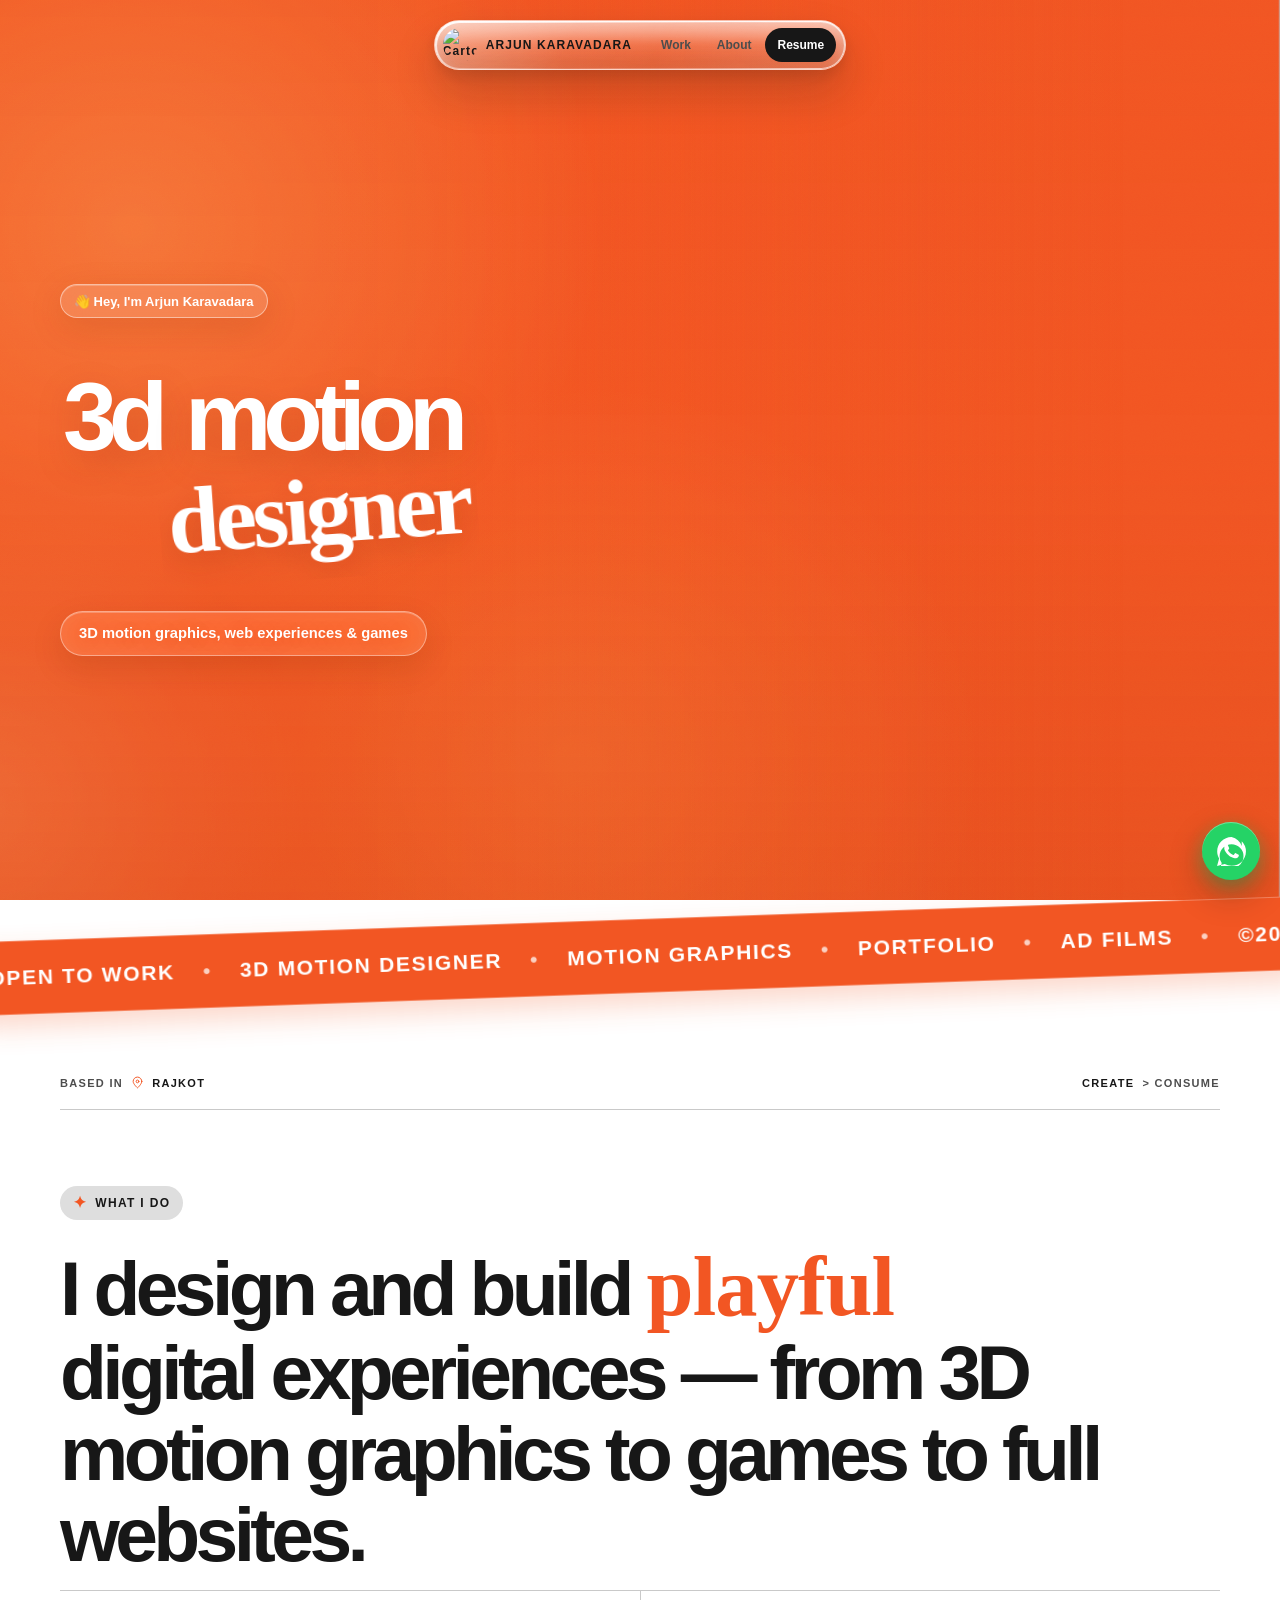
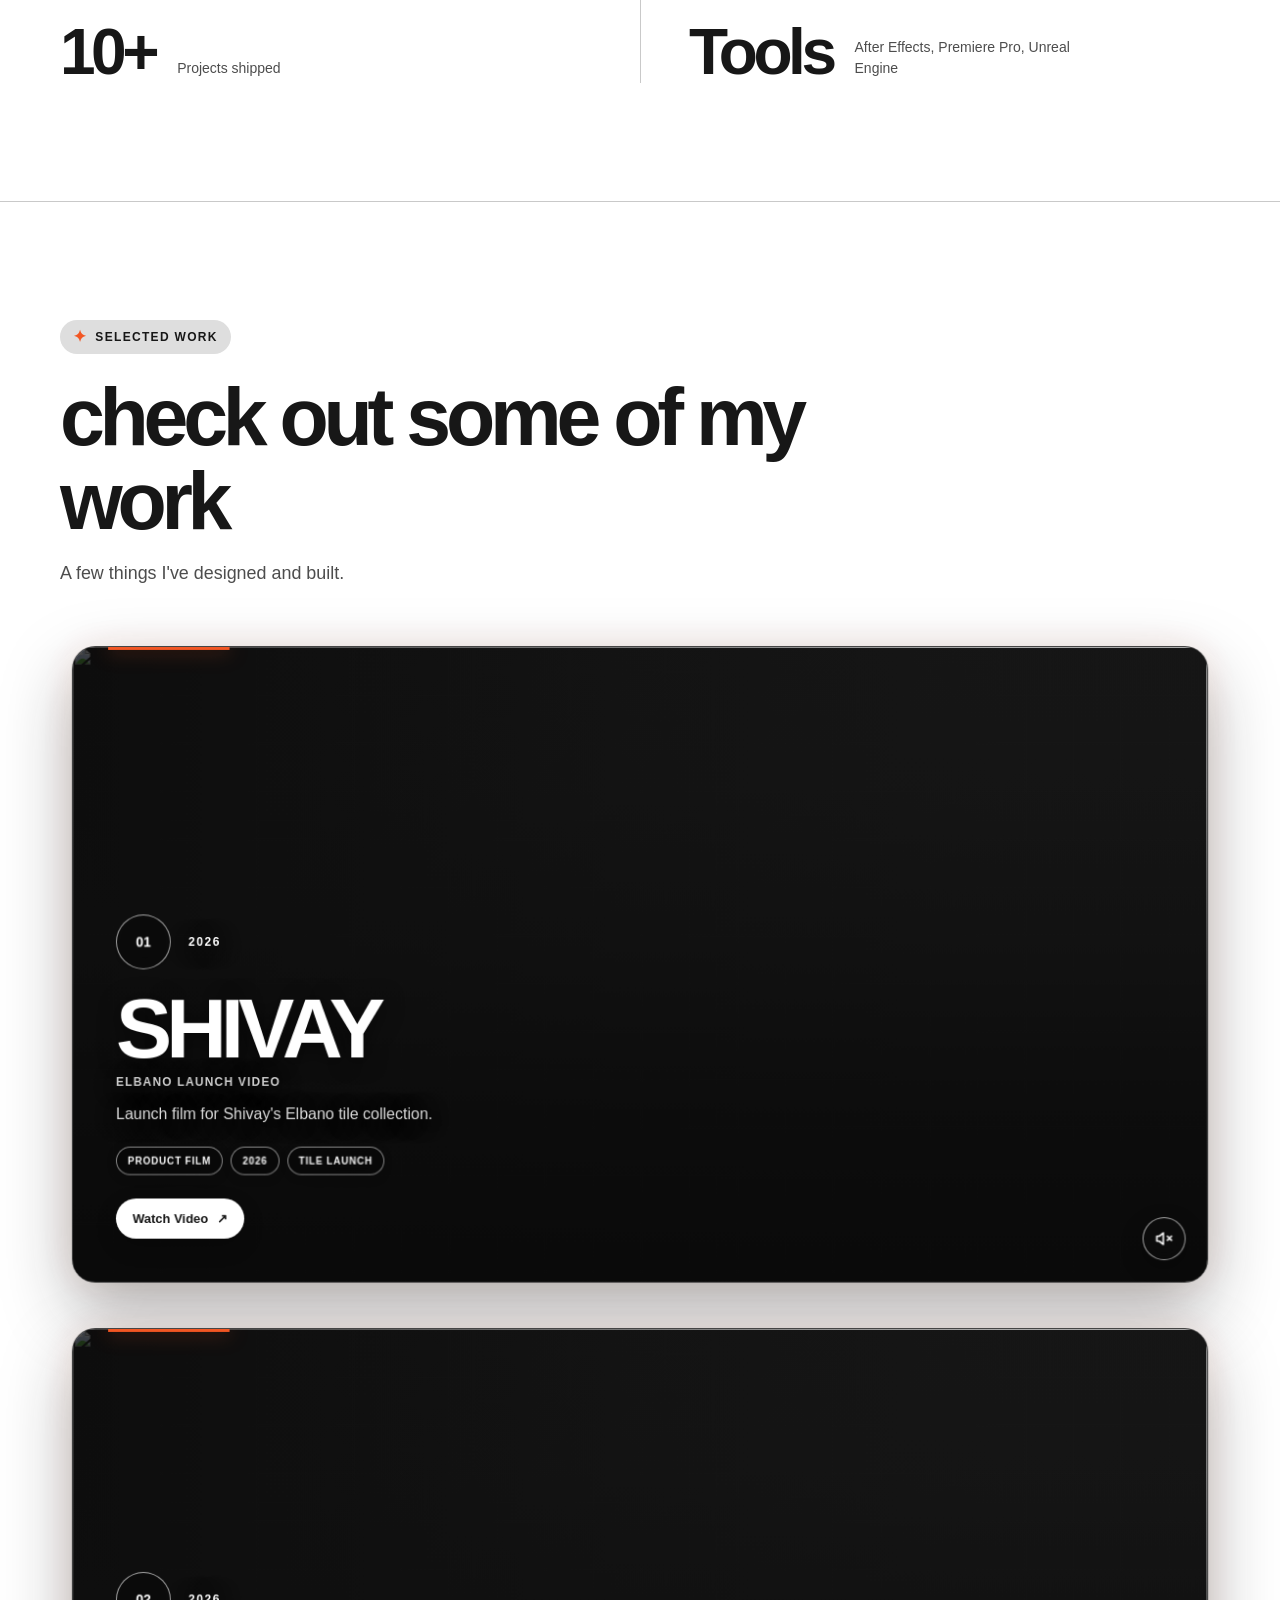
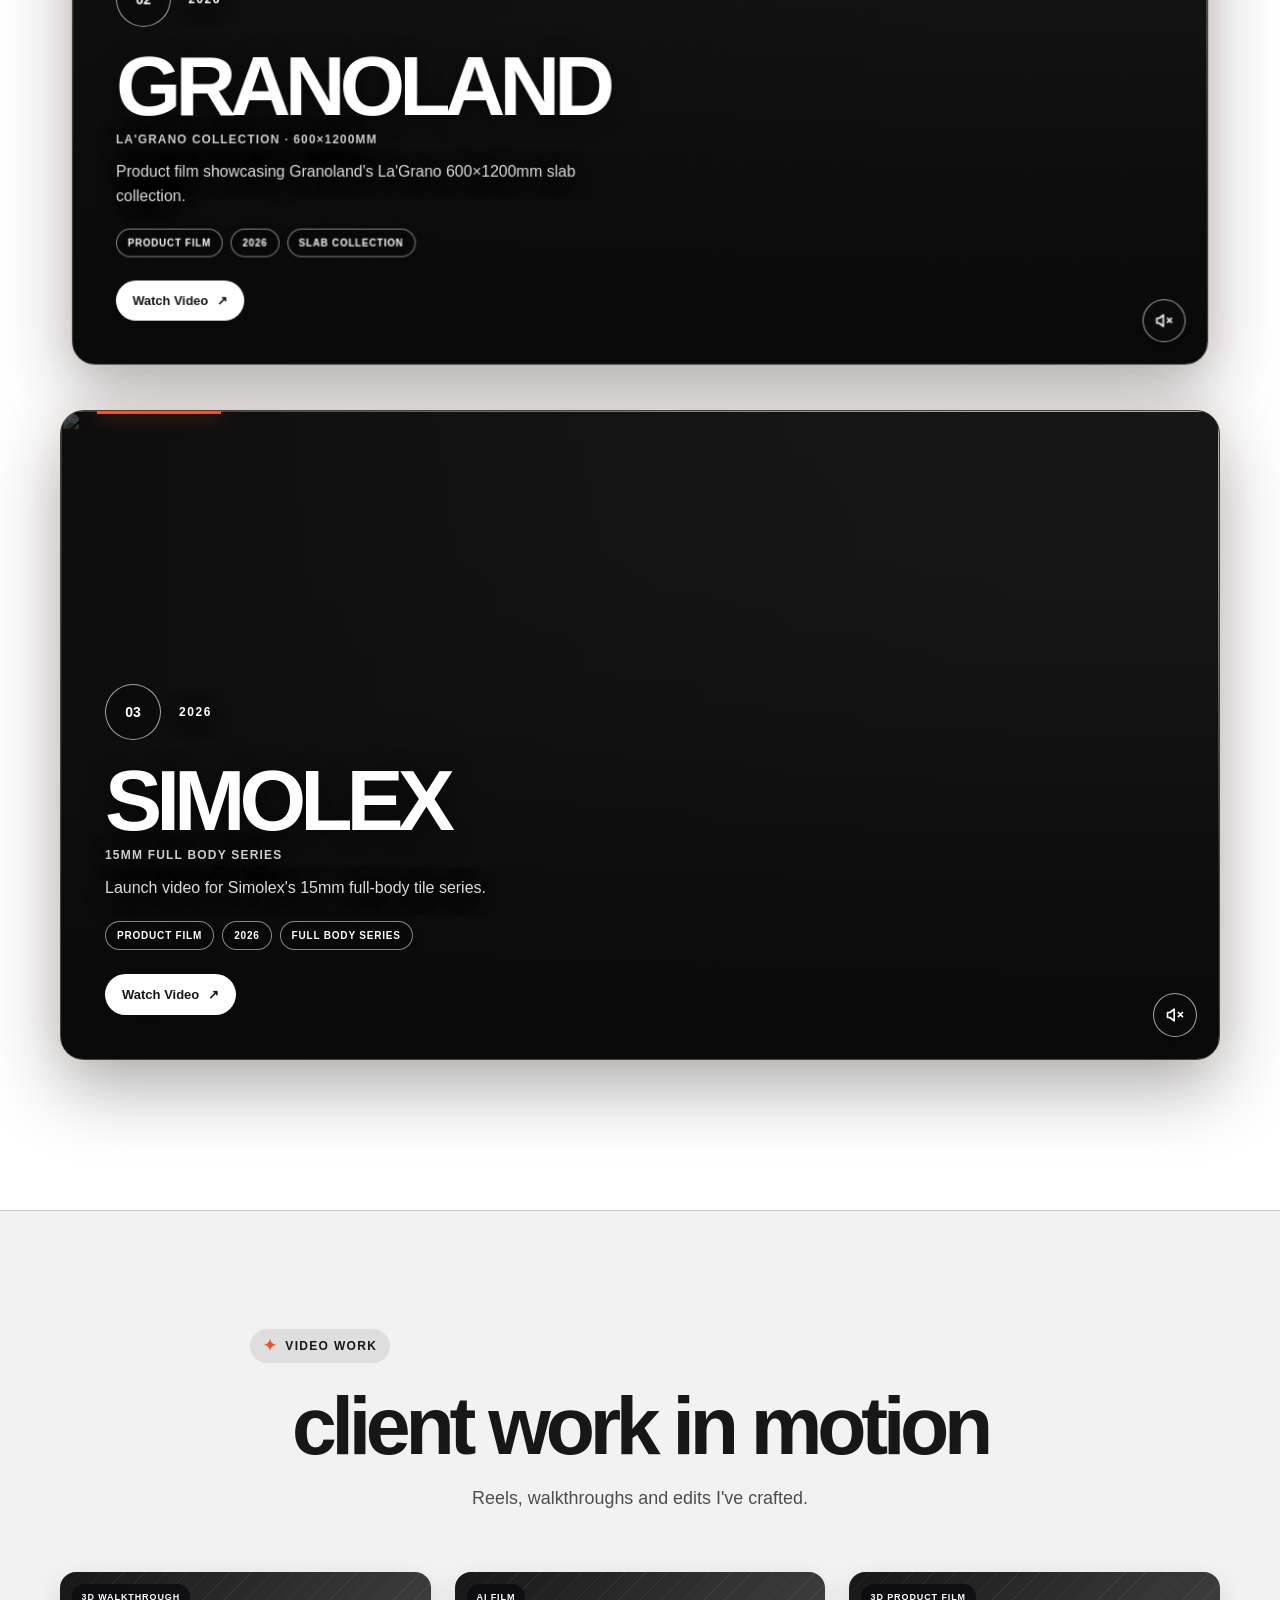
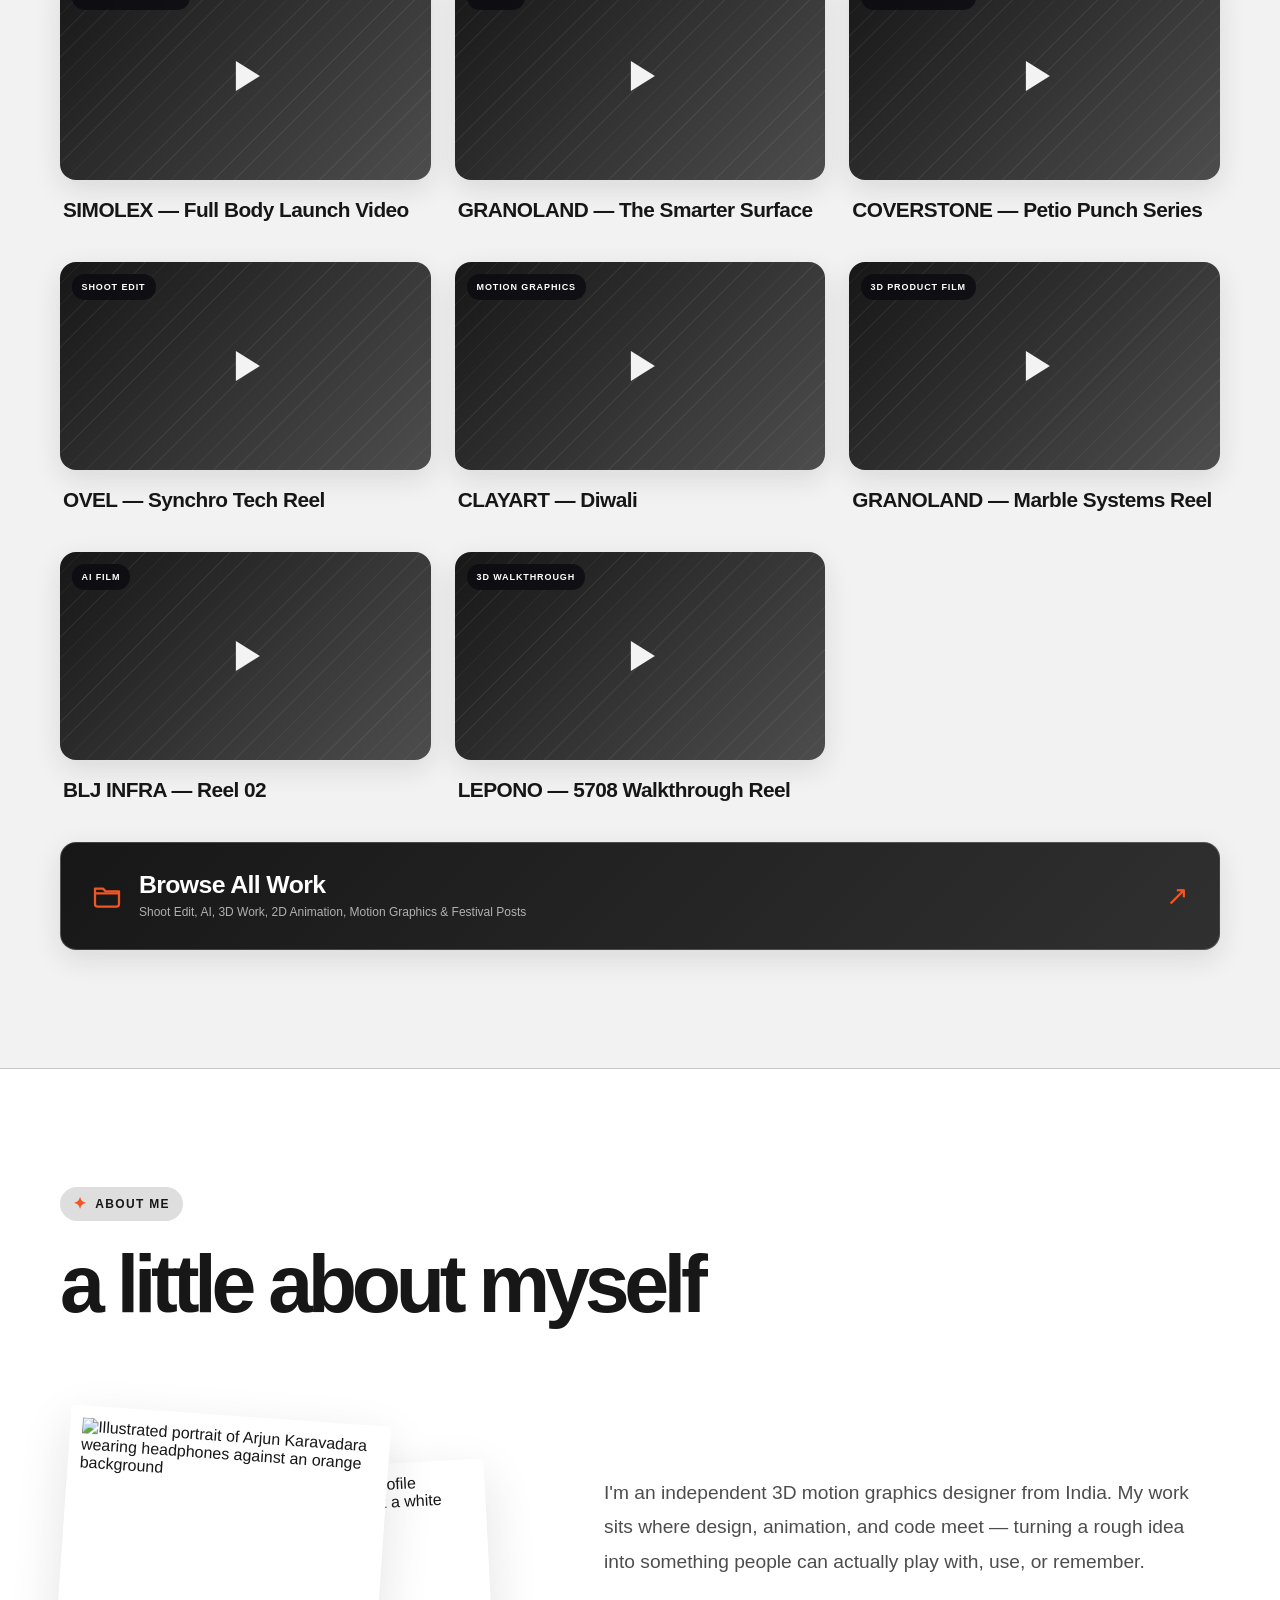
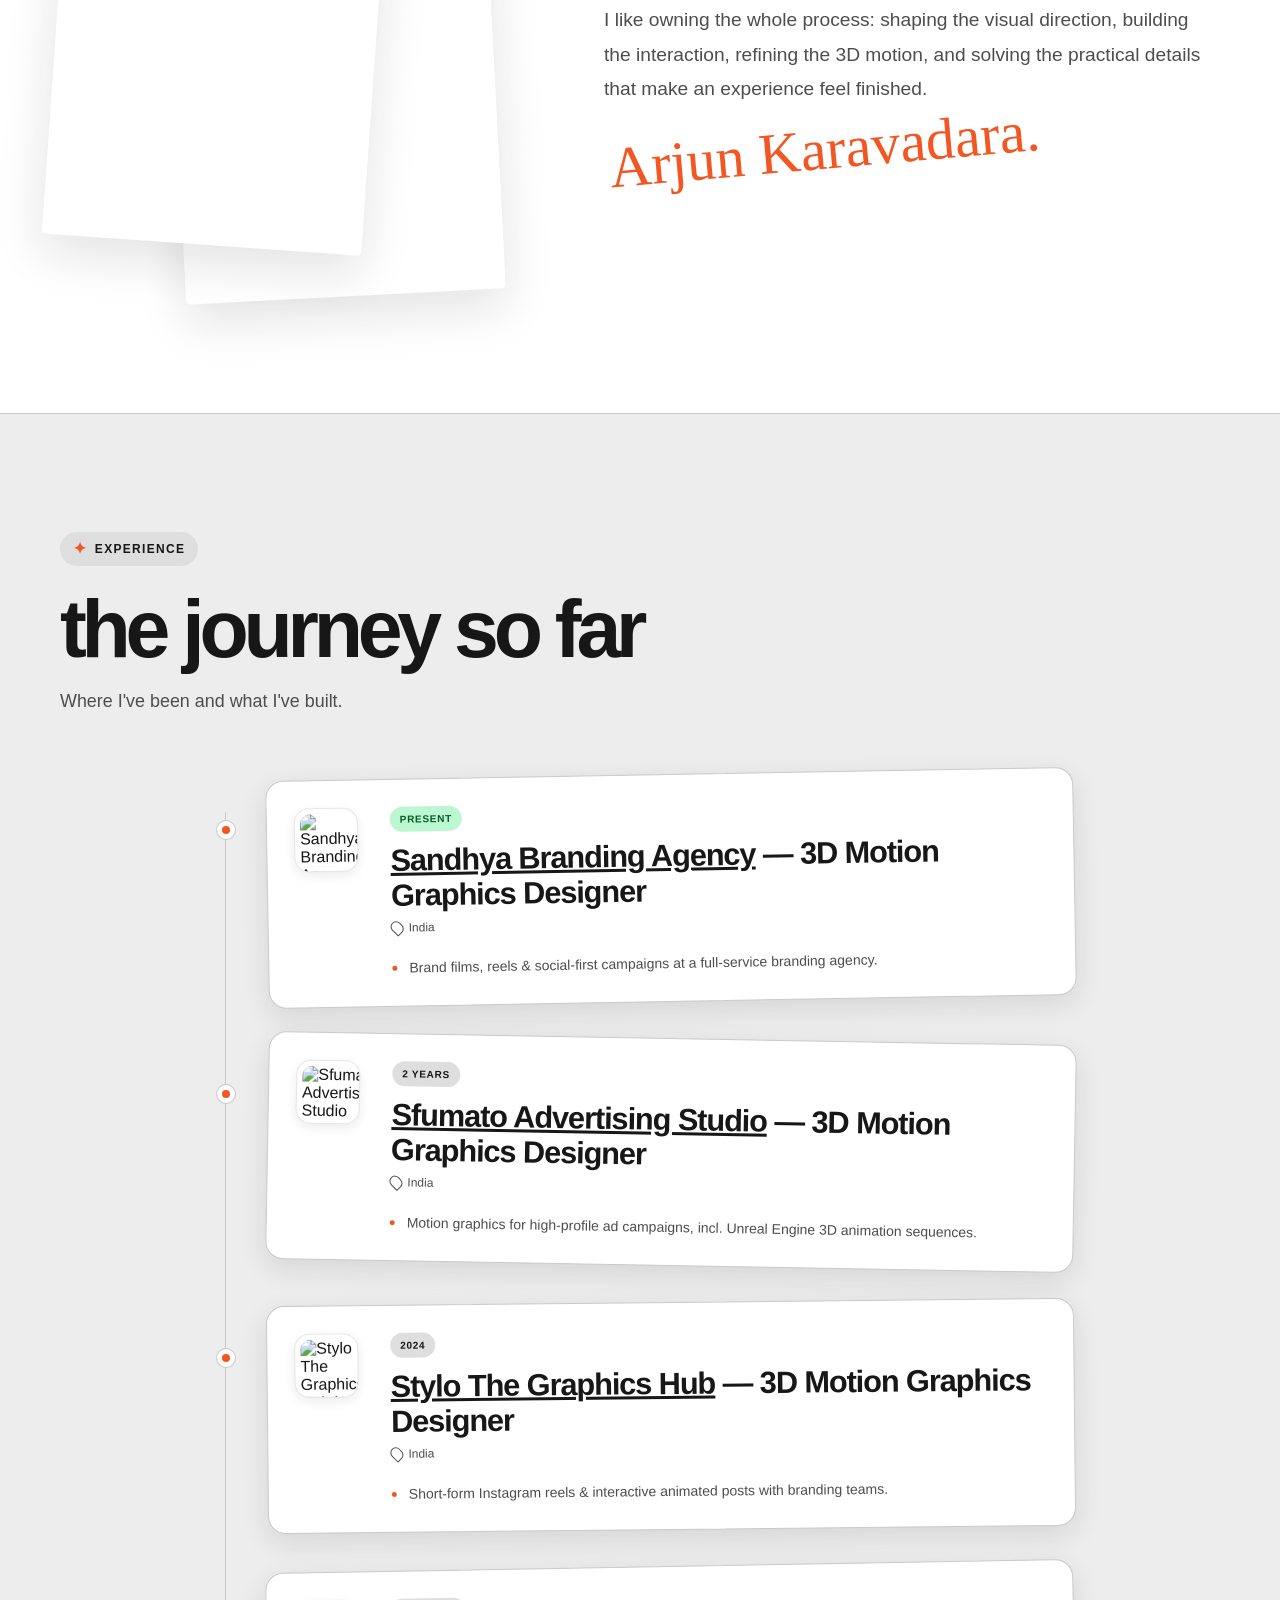
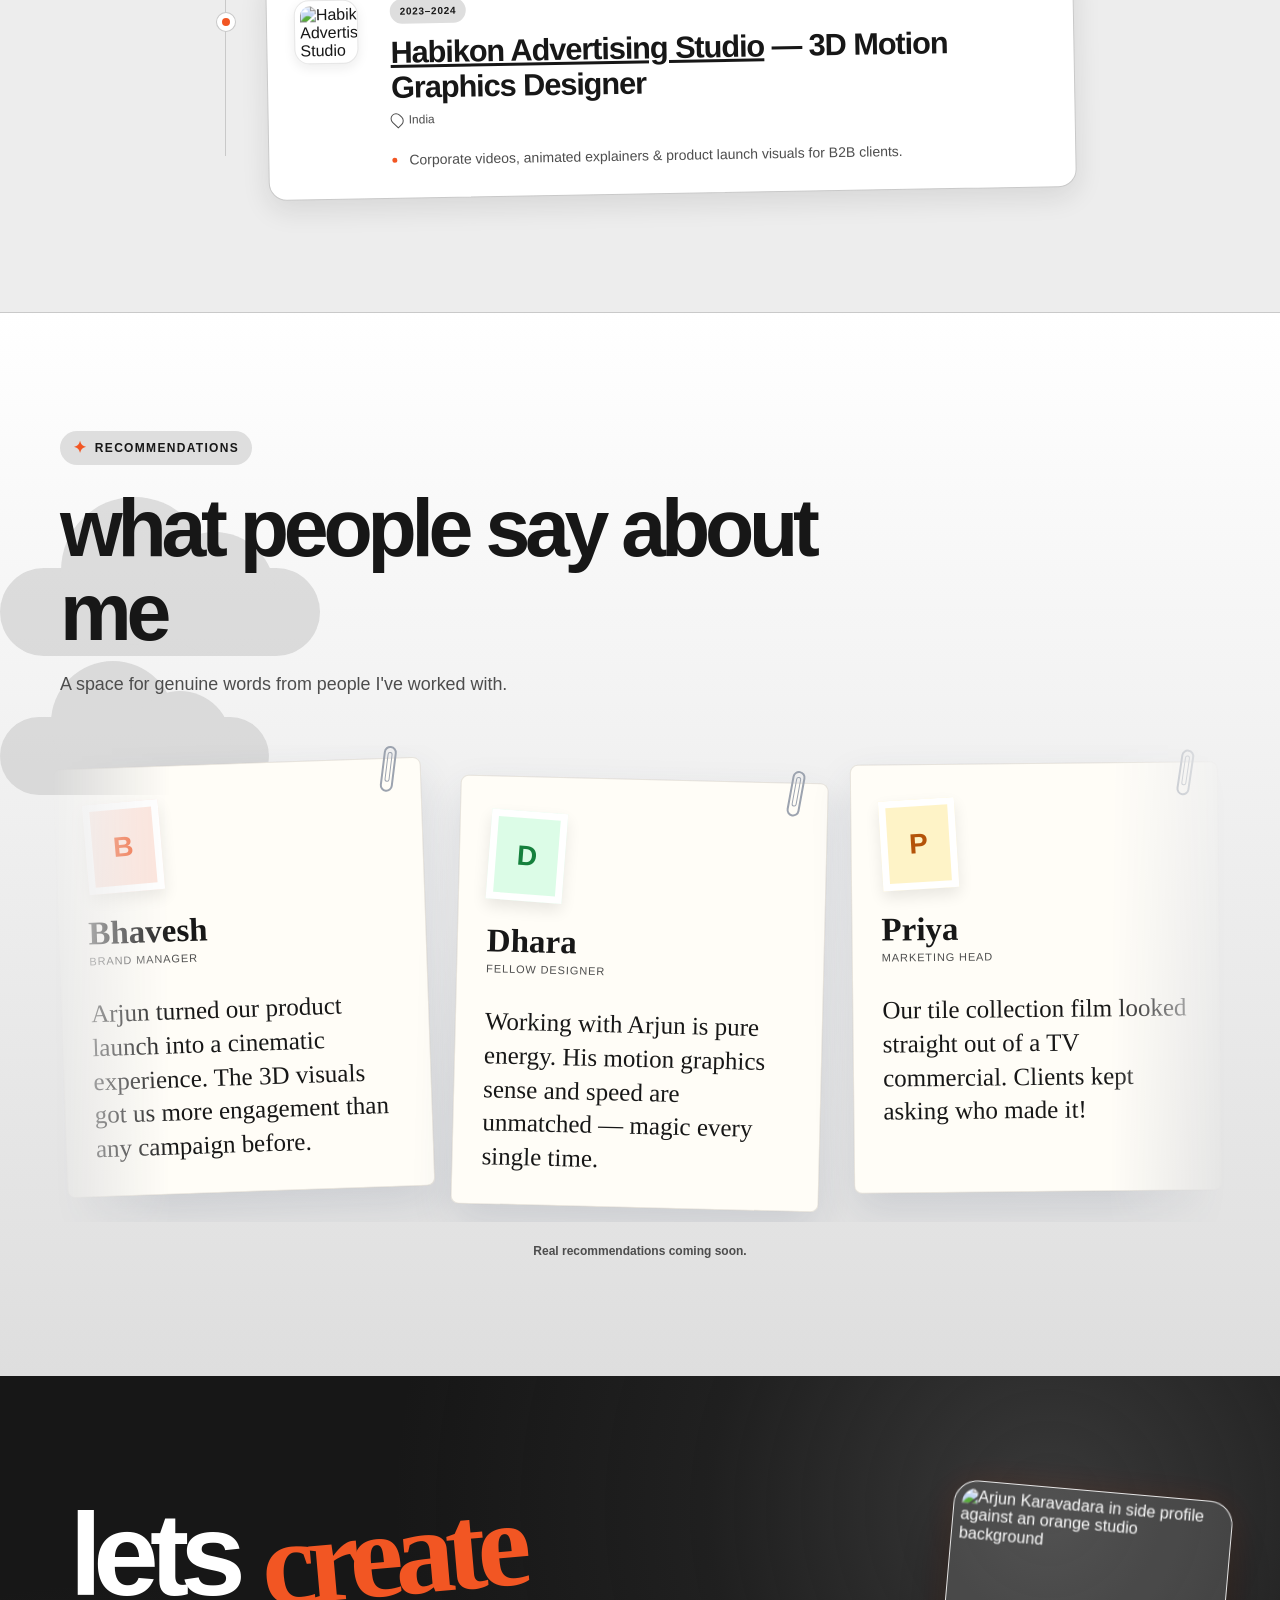
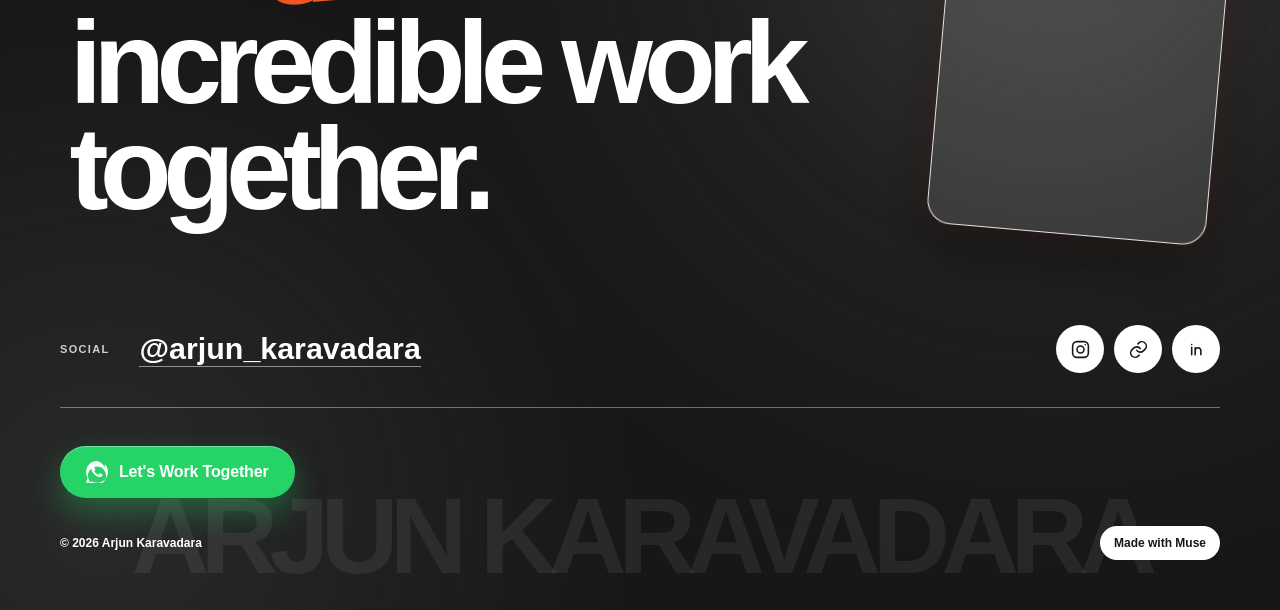
==== index.html @ ece3b946 "Add files via upload" ====
<!doctype html>
<html lang="en" class="js">
<head>
  <meta charset="utf-8" />
  <meta name="viewport" content="width=device-width, initial-scale=1, viewport-fit=cover" />
  <meta name="color-scheme" content="light dark" />
  <meta name="theme-color" content="#171717" />
  <link rel="icon" href="data:," />
  <title>Arjun Karavadara — 3D Motion Graphics Designer</title>
  <meta name="description" content="Arjun Karavadara is an independent 3D motion graphics designer from India, crafting motion, web experiences, and games." />
  <meta property="og:title" content="Arjun Karavadara — 3D Motion Designer" />
  <meta property="og:description" content="3D motion graphics, web experiences &amp; games." />
  <meta property="og:image" content="assets/arjun-og-preview-1200x630.jpg" />
  <meta property="og:image:width" content="1200" />
  <meta property="og:image:height" content="630" />
  <meta property="og:image:alt" content="Arjun Karavadara — 3D Motion Designer" />
  <meta name="twitter:card" content="summary_large_image" />
  <meta name="twitter:image" content="assets/arjun-og-preview-1200x630.jpg" />
  <link href="assets/fonts/fonts.css" rel="stylesheet" />
  <style>
    :root {
      color-scheme: light dark;
      --bg: #ffffff;
      --surface: #ffffff;
      --surface-soft: #dedede;
      --paper: #fffdf7;
      --ink: #171717;
      --muted: #4d4d4d;
      --line: #c9c9c9;
      --accent: #f25623;
      --accent-bright: #ff7547;
      --accent-soft: #fde3da;
      --dark: #171717;
      --dark-gray: #4d4d4d;
      --green: #22c55e;
      --shadow: 0 18px 50px rgba(23, 23, 23, .12);
      --shadow-small: 0 9px 28px rgba(23, 23, 23, .11);
      --motion-ease: cubic-bezier(.22,1,.36,1);
      --max: 1160px;
    }

    @media (prefers-color-scheme: dark) {
      :root {
        --bg: #171717;
        --surface: #242424;
        --surface-soft: #4d4d4d;
        --paper: #2b2926;
        --ink: #ffffff;
        --muted: #dedede;
        --line: #4d4d4d;
        --accent: #f25623;
        --accent-bright: #ff7547;
        --accent-soft: #4b281d;
        --dark: #171717;
        --dark-gray: #4d4d4d;
        --shadow: 0 18px 54px rgba(0, 0, 0, .34);
        --shadow-small: 0 9px 28px rgba(0, 0, 0, .3);
      }
    }

    * { box-sizing: border-box; }
    html { scroll-behavior: smooth; scroll-padding-top: 112px; }
    body {
      margin: 0;
      overflow-x: hidden;
      background: var(--bg);
      color: var(--ink);
      font-family: "Inter", sans-serif;
      -webkit-font-smoothing: antialiased;
    }
    a { color: inherit; }
    img { display: block; max-width: 100%; }
    button, a { -webkit-tap-highlight-color: transparent; }
    ::selection { background: var(--accent); color: white; }

    .preloader {
      position: fixed;
      z-index: 1000;
      inset: 0;
      display: grid;
      place-items: center;
      overflow: hidden;
      background: #171717;
      color: white;
      transition: transform .42s cubic-bezier(.76,0,.24,1), opacity .36s ease;
    }
    .preloader.is-leaving { transform: translate3d(0,-100%,0); opacity: 0; pointer-events: none; }
    .preloader-name { display: flex; align-items: center; justify-content: center; gap: clamp(9px, 1.3vw, 18px); padding: 24px; font-size: clamp(1.05rem, 3.1vw, 2.55rem); font-weight: 900; line-height: 1; letter-spacing: -.035em; text-align: center; text-transform: uppercase; }
    .preloader-word { opacity: 0; transform: translate3d(0,12px,0); animation: loaderWord .58s cubic-bezier(.22,1,.36,1) forwards; }
    .preloader-word:last-child { animation-delay: .12s; }
    .preloader-dots { display: flex; gap: 4px; color: var(--accent); }
    .preloader-dots i { width: 7px; height: 7px; border-radius: 50%; background: currentColor; animation: loaderDot .72s ease-in-out infinite alternate; }
    .preloader-dots i:nth-child(2) { animation-delay: .14s; }
    .preloader-dots i:nth-child(3) { animation-delay: .28s; }
    @keyframes loaderWord { to { opacity: 1; transform: translate3d(0,0,0); } }
    @keyframes loaderDot { from { transform: translate3d(0,4px,0); opacity: .38; } to { transform: translate3d(0,-5px,0); opacity: 1; } }

    .shell { width: min(var(--max), calc(100% - 48px)); margin-inline: auto; }
    .section { padding: 118px 0; }
    .section-head { max-width: 840px; margin-bottom: 58px; }
    .eyebrow {
      display: inline-flex;
      align-items: center;
      gap: 8px;
      min-height: 34px;
      padding: 8px 13px;
      border-radius: 999px;
      background: #dedede;
      color: #171717;
      font-size: 12px;
      font-weight: 800;
      letter-spacing: .11em;
      text-transform: uppercase;
    }
    .eyebrow .star { color: var(--accent); font-size: 16px; line-height: 0; }
    .display {
      margin: 22px 0 14px;
      font-size: clamp(3rem, 6.3vw, 5.9rem);
      line-height: .96;
      letter-spacing: -.065em;
      font-weight: 900;
    }
    .lede { margin: 0; color: var(--muted); font-size: clamp(1rem, 1.4vw, 1.18rem); line-height: 1.7; }
    .script { font-family: "Caveat", cursive; }
    .accent { color: var(--accent); }

    /* Floating navigation */
    .nav-wrap {
      position: fixed;
      inset: 20px 0 auto;
      z-index: 50;
      pointer-events: none;
    }
    .js .nav-wrap {
      opacity: .2;
      transform: translate3d(0,-16px,0);
      will-change: opacity, transform;
    }
    .js.portfolio-ready .nav-wrap {
      animation: navDrop .5s var(--motion-ease) forwards;
    }
    @keyframes navDrop {
      to { opacity: 1; transform: translate3d(0,0,0); }
    }
    .nav {
      position: relative;
      isolation: isolate;
      overflow: hidden;
      width: max-content;
      max-width: calc(100% - 24px);
      margin: 0 auto;
      display: flex;
      align-items: center;
      gap: 8px;
      padding: 7px 9px 7px 8px;
      border: 1px solid rgba(255, 255, 255, .55);
      border-radius: 999px;
      background:
        linear-gradient(115deg, rgba(255,255,255,.38) 0%, rgba(255,255,255,.05) 34%, rgba(255,255,255,0) 55%, rgba(255,255,255,.16) 100%),
        linear-gradient(180deg, rgba(255,255,255,.66) 0%, rgba(255,255,255,.34) 46%, rgba(232,236,240,.26) 100%);
      color: #171717;
      box-shadow:
        0 22px 44px rgba(23,23,23,.20),
        0 6px 14px rgba(23,23,23,.10),
        inset 0 1px 1px rgba(255,255,255,1),
        inset 0 12px 20px rgba(255,255,255,.38),
        inset 0 -12px 22px rgba(30,38,48,.10),
        inset 1px 0 1px rgba(255,255,255,.55),
        inset -1px 0 1px rgba(255,255,255,.35);
      backdrop-filter: blur(42px) saturate(220%) brightness(1.07) contrast(1.05);
      -webkit-backdrop-filter: blur(42px) saturate(220%) brightness(1.07) contrast(1.05);
      pointer-events: auto;
      transform: translateZ(0);
      transition: width .42s cubic-bezier(.22,1,.36,1), padding .42s cubic-bezier(.22,1,.36,1), box-shadow .3s ease;
    }
    .nav::before {
      /* Refraction ring: a bright gradient edge that fakes light bending
         around the rim of the glass — strongest at the top, catching the
         lower edge too, like a real frosted-glass pill. */
      content: "";
      position: absolute;
      z-index: 0;
      inset: 0;
      border-radius: inherit;
      padding: 1.5px;
      background: linear-gradient(165deg, rgba(255,255,255,.98) 0%, rgba(255,255,255,.38) 30%, rgba(255,255,255,.07) 52%, rgba(255,255,255,.30) 78%, rgba(255,255,255,.72) 100%);
      -webkit-mask: linear-gradient(#000 0 0) content-box, linear-gradient(#000 0 0);
      -webkit-mask-composite: xor;
      mask: linear-gradient(#000 0 0) content-box, linear-gradient(#000 0 0);
      mask-composite: exclude;
      pointer-events: none;
    }
    .nav::after {
      content: "";
      position: absolute;
      z-index: 0;
      top: -58%;
      bottom: -58%;
      left: -38%;
      width: 24%;
      border-radius: 999px;
      background: linear-gradient(100deg, transparent 0%, rgba(255,255,255,.08) 18%, rgba(255,255,255,.70) 50%, rgba(255,255,255,.10) 82%, transparent 100%);
      opacity: .56;
      transform: skewX(-20deg) translate3d(0,0,0);
      animation: navSheen 7.5s ease-in-out 2.2s infinite;
      pointer-events: none;
    }
    @keyframes navSheen {
      0%, 64%, 100% { transform: skewX(-20deg) translate3d(0,0,0); opacity: 0; }
      69% { opacity: .56; }
      82% { transform: skewX(-20deg) translate3d(620%,0,0); opacity: .56; }
      87% { transform: skewX(-20deg) translate3d(620%,0,0); opacity: 0; }
    }
    .nav > * { position: relative; z-index: 1; }
    @supports ((backdrop-filter: blur(1px)) or (-webkit-backdrop-filter: blur(1px))) {
      .nav { background:
        linear-gradient(115deg, rgba(255,255,255,.30) 0%, rgba(255,255,255,.04) 34%, rgba(255,255,255,0) 55%, rgba(255,255,255,.12) 100%),
        linear-gradient(180deg, rgba(255,255,255,.42) 0%, rgba(255,255,255,.16) 48%, rgba(226,231,236,.10) 100%); }
    }
    .nav-brand {
      display: inline-flex;
      align-items: center;
      gap: 9px;
      padding-right: 9px;
      color: #171717;
      text-decoration: none;
      font-size: 12px;
      font-weight: 900;
      letter-spacing: .09em;
    }
    .nav-brand img { width: 34px; height: 34px; border-radius: 50%; object-fit: cover; object-position: 50% 50%; }
    .nav-links { display: flex; align-items: center; gap: 2px; overflow: hidden; max-width: 220px; opacity: 1; translate: 0 0; transition: max-width .4s cubic-bezier(.22,1,.36,1), opacity .15s ease, translate .2s ease; }
    .nav-more { display: none; padding: 0 7px 2px 3px; color: #171717; font-size: 14px; font-weight: 900; letter-spacing: .12em; line-height: 1; }
    .nav.is-collapsed { padding-right: 8px; }
    .nav.is-collapsed .nav-brand { padding-right: 3px; }
    .nav.is-collapsed .nav-links { max-width: 0; opacity: 0; translate: 8px 0; visibility: hidden; pointer-events: none; }
    .nav.is-collapsed .nav-more { display: inline-block; }
    .nav-links a {
      text-decoration: none;
      color: #4d4d4d;
      font-size: 12px;
      font-weight: 700;
      padding: 10px 12px;
      border-radius: 999px;
      transition: color .2s ease, background .2s ease;
    }
    .nav-links a:hover, .nav-links a:focus-visible { color: var(--accent); background: #dedede; outline: none; }
    .nav-links .resume { color: white; background: #171717; }
    .nav-links .resume:hover, .nav-links .resume:focus-visible { color: white; background: var(--accent); }

    /* Hero */
    .hero {
      position: relative;
      min-height: 100svh;
      display: flex;
      align-items: stretch;
      overflow: hidden;
      isolation: isolate;
      color: #fff;
      background: #f25623;
    }
    .hero-media {
      position: absolute;
      z-index: 0;
      inset: 0;
      overflow: hidden;
      opacity: 0;
      transform: scale(1.02);
      will-change: opacity, transform;
      background: #f25623;
    }
    .hero-bg {
      position: absolute;
      inset: -10px 0;
      width: 100%;
      height: calc(100% + 20px);
      object-fit: cover;
      object-position: right center;
      transform: translate3d(0, var(--hero-y, 0px), 0) scale(1.015);
      transform-origin: right center;
      will-change: transform;
    }
    .hero-media::before {
      content: "";
      position: absolute;
      z-index: 1;
      inset: 0;
      pointer-events: none;
      background: linear-gradient(90deg,
        #f25623 0%,
        #f25623 25%,
        rgba(242,86,35,.99) 34%,
        rgba(242,86,35,.93) 43%,
        rgba(242,86,35,.76) 52%,
        rgba(242,86,35,.49) 61%,
        rgba(242,86,35,.23) 70%,
        rgba(242,86,35,.07) 79%,
        rgba(242,86,35,0) 88%);
    }
    .hero-media::after {
      content: "";
      position: absolute;
      z-index: 2;
      inset: 0;
      pointer-events: none;
      background: linear-gradient(180deg, rgba(242,86,35,.05), transparent 48%, rgba(171,50,12,.12));
    }
    .hero-aurora {
      position: absolute;
      inset: -12%;
      z-index: 1;
      pointer-events: none;
      background:
        radial-gradient(42% 55% at 18% 30%, rgba(255,178,94,.50), rgba(255,178,94,0) 70%),
        radial-gradient(36% 48% at 46% 78%, rgba(255,122,51,.38), rgba(255,122,51,0) 70%),
        radial-gradient(30% 40% at 8% 82%, rgba(255,214,150,.30), rgba(255,214,150,0) 70%);
      mix-blend-mode: screen;
      opacity: .55;
      animation: heroAurora 26s ease-in-out infinite alternate;
      will-change: transform, opacity;
    }
    @keyframes heroAurora {
      from { transform: translate3d(-2.5%, -1.5%, 0) scale(1); opacity: .45; }
      to { transform: translate3d(2.5%, 2%, 0) scale(1.07); opacity: .62; }
    }
    .hero-grain {
      position: absolute;
      inset: 0;
      z-index: 2;
      pointer-events: none;
      opacity: .08;
      background-image: url("data:image/svg+xml,%3Csvg xmlns='http://www.w3.org/2000/svg' width='180' height='180'%3E%3Cfilter id='n'%3E%3CfeTurbulence type='fractalNoise' baseFrequency='0.9' numOctaves='2' stitchTiles='stitch'/%3E%3C/filter%3E%3Crect width='180' height='180' filter='url(%23n)' opacity='0.55'/%3E%3C/svg%3E");
      background-size: 180px 180px;
      mix-blend-mode: overlay;
    }
    @media (prefers-reduced-motion: reduce) {
      .hero-aurora { animation: none !important; }
    }
    .hero-inner {
      width: min(var(--max), calc(100% - 48px));
      min-height: 100svh;
      position: relative;
      z-index: 2;
      display: flex;
      align-items: center;
      margin-inline: auto;
      padding: 124px 0 84px;
    }
    .hero-copy {
      position: relative;
      z-index: 2;
      width: min(720px, 64vw);
      min-width: 0;
      display: flex;
      flex-direction: column;
      justify-content: center;
    }
    .hello {
      align-self: flex-start;
      text-transform: none;
      letter-spacing: 0;
      font-size: clamp(13px, 1vw, 16px);
      color: #fff;
      border: 1px solid rgba(255,255,255,.46);
      background: rgba(255,255,255,.14);
      box-shadow: inset 0 1px 0 rgba(255,255,255,.22), 0 10px 34px rgba(139,42,10,.16);
      backdrop-filter: blur(14px);
      -webkit-backdrop-filter: blur(14px);
    }
    .hero-lockup { width: 100%; margin-top: 34px; }
    .hero-title {
      margin: 0;
      color: #fff;
      font-size: clamp(5.25rem, 7.6vw, 9.15rem);
      line-height: 1.08;
      letter-spacing: -.084em;
      font-weight: 900;
      text-transform: lowercase;
      white-space: nowrap;
      text-shadow: 0 12px 38px rgba(122,35,7,.2);
    }
    .hero-script {
      display: block;
      width: max-content;
      margin: -.24em 0 0 36%;
      color: #fff;
      font-family: "Caveat", cursive;
      font-size: clamp(5.2rem, 7.25vw, 8.6rem);
      font-weight: 600;
      line-height: 1.18;
      letter-spacing: -.045em;
      text-shadow: 0 10px 30px rgba(122,35,7,.2);
    }
    .hero-kicker {
      width: max-content;
      max-width: 100%;
      display: inline-flex;
      align-items: center;
      margin: 0;
      padding: 11px 18px;
      border: 1px solid rgba(255,255,255,.4);
      border-radius: 999px;
      color: #fff;
      background: rgba(255,255,255,.14);
      box-shadow: inset 0 1px 0 rgba(255,255,255,.24), 0 12px 30px rgba(122,35,7,.16);
      backdrop-filter: blur(14px) saturate(125%);
      -webkit-backdrop-filter: blur(14px) saturate(125%);
      font-size: clamp(.9rem, 1.15vw, 1.08rem);
      font-weight: 600;
      line-height: 1.4;
      text-shadow: 0 2px 18px rgba(122,35,7,.24);
    }
    .hero-line-mask {
      display: block;
      overflow: hidden;
      width: max-content;
      max-width: 100%;
    }
    .hero-line-mask.is-released { overflow: visible; }
    .hero-title-mask {
      box-sizing: content-box;
      padding: .72em .4em .54em;
      margin: -.72em -.4em -.54em;
    }
    .hero-title-word {
      display: inline-block;
      padding: .12em .03em .09em;
      transform-origin: 50% 100%;
    }
    .hero-script-mask {
      overflow: visible;
      margin: -.46em -.42em -.58em;
      padding: .46em .42em .58em;
    }
    .hero-kicker-mask {
      margin: calc(34px - .62em) -.24em -.54em;
      padding: .62em .24em .54em;
    }
    .hero-script-ink {
      display: block;
      padding: .05em .09em .14em;
      margin: -.05em -.09em -.14em;
      transform: rotate(-4deg);
      transform-origin: left center;
    }

    /* Marquee */
    .marquee-outer { position: relative; height: 112px; display: grid; place-items: center; }
    .marquee {
      width: 104vw;
      margin-left: -2vw;
      overflow: hidden;
      transform: rotate(-2deg);
      background: var(--accent);
      color: white;
      border-block: 1px solid rgba(255,255,255,.28);
      box-shadow: 0 12px 28px rgba(242, 86, 35, .24);
    }
    .marquee-track { display: flex; width: max-content; animation: ticker 24s linear infinite; }
    .marquee-line { min-width: 104vw; display: flex; flex-shrink: 0; align-items: center; justify-content: space-around; gap: 28px; padding: 24px 14px; font-size: 21px; font-weight: 900; letter-spacing: .08em; white-space: nowrap; }
    .marquee-line i { font-style: normal; color: white; opacity: .72; }
    @keyframes ticker { to { transform: translateX(-50%); } }

    /* What I do */
    .what { border-bottom: 1px solid var(--line); }
    .location-motto { display: flex; align-items: center; justify-content: space-between; gap: 24px; margin: -54px 0 76px; padding: 0 0 20px; border-bottom: 1px solid var(--line); color: var(--muted); font-size: 11px; font-weight: 700; letter-spacing: .12em; text-transform: uppercase; }
    .base-location, .motto { display: inline-flex; align-items: center; gap: 8px; }
    .base-location svg { width: 13px; height: 13px; fill: none; stroke: var(--accent); stroke-width: 1.8; stroke-linecap: round; stroke-linejoin: round; }
    .base-location strong, .motto strong { color: var(--ink); font-weight: 900; }
    .what-head .mask-title { margin: 28px 0 72px; }
    .what-statement { max-width: 1040px; margin: 0; font-size: clamp(2.7rem, 6vw, 5.8rem); line-height: 1.02; letter-spacing: -.06em; font-weight: 900; }
    .playful-script { font-family: "Caveat", cursive; font-weight: 600; font-size: 1.1em; letter-spacing: -.01em; }
    .stats { display: grid; grid-template-columns: repeat(2, minmax(0, 1fr)); border-top: 1px solid var(--line); }
    .stat { padding: 34px 0 4px; display: grid; grid-template-columns: auto 1fr; align-items: end; gap: 22px; }
    .stat + .stat { border-left: 1px solid var(--line); padding-left: 48px; }
    .stat strong { font-size: clamp(3rem, 5vw, 5rem); line-height: .85; letter-spacing: -.07em; }
    .stat span { max-width: 230px; color: var(--muted); font-size: 14px; line-height: 1.5; }

    /* Work */
    .work-section { padding-bottom: 150px; }
    .work-stack { display: grid; gap: 32px; }
    .project {
      position: sticky;
      top: 110px;
      min-height: 650px;
      display: grid;
      overflow: hidden;
      border: 1px solid rgba(255,255,255,.2);
      border-radius: 24px;
      color: white;
      background: #171717;
      box-shadow: 0 28px 70px rgba(23, 23, 23, .34), 0 0 42px rgba(242, 86, 35, .09);
      isolation: isolate;
    }
    .project:nth-child(2) { top: 126px; }
    .project:nth-child(3) { top: 142px; }
    .project::before { content: ""; position: absolute; z-index: 4; left: 36px; top: 0; width: 124px; height: 3px; background: var(--accent); box-shadow: 0 0 20px rgba(242, 86, 35, .72); pointer-events: none; }
    .project::after {
      content: "";
      position: absolute;
      z-index: 2;
      inset: 0;
      pointer-events: none;
      background:
        linear-gradient(0deg, rgba(10,10,10,.98) 0%, rgba(12,12,12,.9) 27%, rgba(15,15,15,.58) 53%, rgba(15,15,15,.16) 78%, rgba(15,15,15,.08) 100%),
        linear-gradient(90deg, rgba(10,10,10,.74) 0%, rgba(15,15,15,.36) 48%, rgba(15,15,15,.04) 82%);
    }
    .project-copy {
      position: relative;
      z-index: 3;
      align-self: end;
      width: min(700px, 78%);
      display: flex;
      flex-direction: column;
      padding: 44px;
      pointer-events: none;
      text-shadow: 0 3px 22px rgba(0,0,0,.52);
    }
    .project-top { width: min(300px, 100%); display: flex; align-items: center; gap: 18px; margin-bottom: 22px; }
    .project-number { width: 56px; height: 56px; display: grid; flex: 0 0 auto; place-items: center; border: 1px solid rgba(255,255,255,.62); border-radius: 50%; background: rgba(12,12,12,.22); font-weight: 800; font-size: 14px; backdrop-filter: blur(8px); -webkit-backdrop-filter: blur(8px); }
    .year { font-size: 12px; font-weight: 800; letter-spacing: .13em; }
    .project h3 { max-width: 700px; margin: 0 0 8px; font-size: clamp(3.25rem, 6.7vw, 6.6rem); line-height: .9; letter-spacing: -.07em; text-transform: uppercase; }
    .project-subtitle { margin: 0 0 12px; color: rgba(255,255,255,.8); font-size: 12px; font-weight: 800; line-height: 1.45; letter-spacing: .1em; text-transform: uppercase; }
    .project-desc { max-width: 520px; margin: 0 0 20px; color: rgba(255,255,255,.86); font-size: 16px; line-height: 1.55; }
    .tags { display: flex; flex-wrap: wrap; gap: 8px; margin-bottom: 24px; }
    .tags.software-precedes { margin-bottom: 15px; }
    .tag { border: 1px solid rgba(255,255,255,.52); border-radius: 999px; padding: 8px 11px; background: rgba(12,12,12,.18); font-size: 10px; font-weight: 800; letter-spacing: .08em; backdrop-filter: blur(7px); -webkit-backdrop-filter: blur(7px); }
    .software-row {
      display: flex;
      align-items: center;
      flex-wrap: wrap;
      gap: 7px;
      margin-bottom: 26px;
      color: rgba(255,255,255,.66);
      font-size: 10px;
      font-weight: 700;
      line-height: 1.4;
      letter-spacing: .1em;
      text-transform: uppercase;
    }
    .software-row svg { width: 14px; height: 14px; flex: 0 0 auto; fill: none; stroke: currentColor; stroke-width: 1.7; stroke-linecap: round; stroke-linejoin: round; }
    .software-row .software-separator { color: rgba(255,255,255,.42); }
    .software-row strong { color: white; font-size: 11px; font-weight: 900; letter-spacing: .035em; }
    .project-link {
      width: max-content;
      display: inline-flex;
      align-items: center;
      gap: 9px;
      padding: 13px 17px;
      border-radius: 999px;
      background: white;
      color: #171717;
      text-decoration: none;
      text-shadow: none;
      font-size: 13px;
      font-weight: 800;
      box-shadow: 0 8px 22px rgba(0, 0, 0, .2);
      transition: transform .2s ease, box-shadow .2s ease;
      pointer-events: auto;
    }
    .project-link:hover, .project-link:focus-visible { transform: translateY(-3px); box-shadow: 0 13px 28px rgba(0,0,0,.3), 0 0 0 2px var(--accent); outline: none; }
    .project-link.text-link { padding: 4px 0; color: white; background: transparent; border-radius: 0; box-shadow: none; border-bottom: 1px solid rgba(255,255,255,.5); }
    .project-link.text-link:hover, .project-link.text-link:focus-visible { color: var(--accent); border-color: var(--accent); box-shadow: none; }
    .project-audio {
      position: absolute;
      z-index: 5;
      right: 22px;
      bottom: 22px;
      width: 44px;
      height: 44px;
      display: grid;
      place-items: center;
      padding: 0;
      border: 1px solid rgba(255,255,255,.62);
      border-radius: 50%;
      background: rgba(12,12,12,.5);
      color: white;
      box-shadow: 0 8px 24px rgba(0,0,0,.3);
      backdrop-filter: blur(10px);
      -webkit-backdrop-filter: blur(10px);
      cursor: pointer;
      transition: background .2s ease, transform .2s ease, border-color .2s ease;
    }
    .project-audio:hover, .project-audio:focus-visible { background: var(--accent); border-color: white; transform: translateY(-2px); outline: none; }
    .project-audio svg { width: 20px; height: 20px; fill: none; stroke: currentColor; stroke-width: 2; stroke-linecap: round; stroke-linejoin: round; }
    .project-audio .icon-sound-on { display: none; }
    .project-audio.is-unmuted .icon-sound-off { display: none; }
    .project-audio.is-unmuted .icon-sound-on { display: block; }
    .project-visual { position: absolute; z-index: 0; inset: 0; min-width: 0; pointer-events: none; }
    .project-media {
      position: absolute;
      inset: 0;
      width: 100%;
      height: 100%;
      display: block;
      overflow: hidden;
      padding: 0;
      border: 0;
      border-radius: 0;
      background: #171717;
      cursor: pointer;
    }
    .project:focus-visible { outline: 3px solid var(--accent); outline-offset: 5px; }
    .project-media { pointer-events: none; }
    .project-media .project-thumb,
    .project-media video {
      position: absolute;
      inset: 0;
      width: 100%;
      height: 100%;
      display: block;
      object-fit: cover;
      object-position: center;
      border: 0;
      border-radius: 0;
      box-shadow: none;
      transform: none;
      transition: opacity .18s ease;
    }
    .project-media .project-thumb { z-index: 2; opacity: 1; }
    .project-media video { z-index: 1; opacity: 0; }
    .project-media.is-playing .project-thumb { opacity: 0; }
    .project-media.is-playing video { opacity: 1; }
    .project-gloss {
      position: absolute;
      inset: 0;
      z-index: 3;
      pointer-events: none;
      opacity: var(--gloss-opacity, 0);
      background: radial-gradient(480px circle at var(--gloss-x, 50%) var(--gloss-y, 50%), rgba(255,255,255,.17), rgba(255,255,255,0) 62%);
      transition: opacity .35s ease;
    }

    /* Device mockups */
    .phone {
      position: relative;
      width: min(280px, 82%);
      aspect-ratio: 9 / 18.2;
      padding: 9px;
      transform: rotate(5deg);
      border: 2px solid rgba(255,255,255,.88);
      border-radius: 38px;
      background: #171717;
      box-shadow: 0 34px 65px rgba(0, 0, 0, .42);
    }
    .phone::before { content: ""; position: absolute; z-index: 4; width: 31%; height: 19px; left: 50%; top: 14px; transform: translateX(-50%); border-radius: 999px; background: #171717; }
    .phone-screen { height: 100%; overflow: hidden; border-radius: 29px; position: relative; background: #242424; }
    .arena { height: 100%; position: relative; background: radial-gradient(circle at 55% 36%, rgba(242,86,35,.72) 0 10%, transparent 33%), linear-gradient(#171717 0 65%, #4d4d4d 65%); }
    .arena::before { content: ""; position: absolute; inset: 65% 0 0; background: repeating-linear-gradient(90deg, transparent 0 33px, rgba(242,86,35,.2) 34px 35px), repeating-linear-gradient(0deg, transparent 0 31px, rgba(242,86,35,.17) 32px 33px); transform: perspective(100px) rotateX(25deg); transform-origin: top; }
    .mini-hud { position: absolute; inset: 42px 18px auto; display: flex; justify-content: space-between; color: white; font-size: 8px; font-weight: 900; }
    .mini-hud span { width: 44%; }
    .mini-hud i { display: block; height: 4px; margin-top: 5px; border-radius: 99px; background: #22c55e; }
    .fighter { position: absolute; bottom: 29%; width: 42px; height: 42px; border: 3px solid white; border-radius: 50%; background: radial-gradient(circle at 50% 35%, #f5c2a8 0 30%, #171717 31%); box-shadow: 0 8px 0 -3px #4d4d4d, 0 8px 25px rgba(0,0,0,.34); }
    .fighter.one { left: 20%; }
    .fighter.two { right: 19%; background: radial-gradient(circle at 50% 35%, #f5c2a8 0 30%, #f25623 31%); }
    .beam { position: absolute; left: 36%; right: 33%; bottom: 34%; height: 3px; background: #fde047; transform: rotate(-9deg); box-shadow: 0 0 10px #fde047; }
    .fire-button { position: absolute; width: 53px; height: 53px; right: 15px; bottom: 21px; display: grid; place-items: center; border-radius: 50%; background: rgba(239,68,68,.78); border: 1px solid rgba(255,255,255,.5); color: white; font-size: 8px; font-weight: 900; }

    .wallpaper-screen { height: 100%; position: relative; background: linear-gradient(160deg,#171717,#4d4d4d 54%,#f25623); }
    .moon { position: absolute; width: 118px; height: 118px; right: -20px; top: 24%; border-radius: 50%; background: #fef3c7; box-shadow: 0 0 45px rgba(255,238,170,.55); }
    .mountain { position: absolute; left: -16%; right: -16%; bottom: 0; height: 58%; background: #171717; clip-path: polygon(0 100%, 20% 38%, 34% 67%, 53% 28%, 70% 61%, 86% 36%, 100% 100%); }
    .samurai { position: absolute; z-index: 2; width: 74px; height: 140px; left: 50%; bottom: 8%; transform: translateX(-50%); }
    .samurai::before { content: ""; position: absolute; width: 42px; height: 42px; left: 16px; top: 0; border-radius: 50%; background: #171717; box-shadow: 0 42px 0 16px #171717; }
    .samurai::after { content: ""; position: absolute; width: 4px; height: 126px; right: -2px; top: 10px; background: #dedede; transform: rotate(29deg); transform-origin: bottom; box-shadow: 0 0 0 1px #171717; }
    .wall-clock { position: absolute; z-index: 3; top: 55px; left: 0; right: 0; text-align: center; color: white; font-size: 32px; font-weight: 300; letter-spacing: -.05em; }
    .wall-date { display: block; margin-top: 4px; font-size: 8px; font-weight: 700; letter-spacing: .08em; text-transform: uppercase; }

    .desktop {
      width: min(500px, 100%);
      aspect-ratio: 4 / 3;
      padding: 10px;
      transform: rotate(-4deg);
      border: 2px solid rgba(255,255,255,.74);
      border-radius: 18px;
      background: #171717;
      box-shadow: 0 34px 65px rgba(0,0,0,.44);
    }
    .desktop-screen { height: 100%; display: grid; grid-template-columns: 1fr 39%; overflow: hidden; border-radius: 10px; background: #242424; }
    .preview-pane { position: relative; display: grid; place-items: center; background: radial-gradient(circle at 50% 48%, #4d4d4d 0 3%, #303030 38%, #171717 70%); }
    .preview-pane::before { content: "A"; display: grid; place-items: center; width: 120px; height: 120px; border-radius: 50%; color: white; border: 1px solid #707070; font-size: 72px; font-weight: 900; text-shadow: 5px 6px 0 #f25623; }
    .preview-timeline { position: absolute; inset: auto 0 0; height: 25%; padding: 14px; border-top: 1px solid #4d4d4d; background: #171717; }
    .track { height: 8px; margin-bottom: 7px; border-radius: 2px; background: linear-gradient(90deg,#f25623 0 60%,#4d4d4d 60%); }
    .track:nth-child(2) { width: 79%; background: linear-gradient(90deg,#f28a23 0 45%,#4d4d4d 45%); }
    .tool-panel { padding: 15px 12px; border-left: 1px solid #4d4d4d; background: #242424; color: white; }
    .panel-title { display: flex; justify-content: space-between; padding-bottom: 10px; border-bottom: 1px solid #4d4d4d; font-size: 8px; font-weight: 900; letter-spacing: .12em; }
    .tool-grid { display: grid; grid-template-columns: 1fr 1fr; gap: 7px; margin-top: 12px; }
    .tool-grid span { display: grid; place-items: center; min-height: 34px; padding: 5px; border: 1px solid #4d4d4d; border-radius: 5px; background: #303030; color: #dedede; text-align: center; font-size: 6px; line-height: 1.2; }
    .tool-grid span:nth-child(3n+1) { border-color: #f25623; color: white; }

    /* Video work */
    .video-work { border-top: 1px solid var(--line); background: color-mix(in srgb, var(--surface-soft) 38%, var(--bg)); }
    .video-head { max-width: 780px; margin: 0 auto 58px; text-align: center; }
    .video-head .mask-eyebrow { margin-inline: auto; }
    .video-head .display { text-transform: lowercase; }
    .video-grid { display: grid; grid-template-columns: repeat(3, minmax(0, 1fr)); gap: 38px 24px; }
    .video-card {
      display: block;
      width: 100%;
      min-width: 0;
      padding: 0;
      border: 0;
      background: transparent;
      color: var(--ink);
      font: inherit;
      text-align: left;
      cursor: pointer;
    }
    .video-thumb {
      display: block;
      position: relative;
      overflow: hidden;
      aspect-ratio: 16 / 9;
      border-radius: 16px;
      background: linear-gradient(135deg, #171717, #4d4d4d);
      box-shadow: var(--shadow-small);
      isolation: isolate;
    }
    .video-thumb::before {
      content: "";
      position: absolute;
      inset: 0;
      z-index: -1;
      background: repeating-linear-gradient(135deg, rgba(255,255,255,.055) 0 1px, transparent 1px 15px);
    }
    .video-thumb::after {
      content: "";
      position: absolute;
      left: 50%;
      top: 50%;
      width: 0;
      height: 0;
      z-index: 0;
      transform: translate(-38%, -50%);
      opacity: 0;
      border-top: 15px solid transparent;
      border-bottom: 15px solid transparent;
      border-left: 24px solid rgba(255,255,255,.94);
    }
    .video-thumb img { width: 100%; height: 100%; object-fit: cover; transition: transform .35s cubic-bezier(.2,.8,.2,1), opacity .2s ease; }
    .video-thumb.is-fallback img { display: none; }
    .video-thumb.is-fallback::after { opacity: 1; }
    .video-card:hover .video-thumb img, .video-card:focus-visible .video-thumb img { transform: scale(1.035); }
    .video-card:focus-visible { outline: 3px solid var(--accent); outline-offset: 7px; border-radius: 16px; }
    .video-play {
      position: absolute;
      left: 50%;
      top: 50%;
      z-index: 2;
      width: 58px;
      height: 58px;
      display: grid;
      place-items: center;
      transform: translate(-50%, -50%);
      border-radius: 50%;
      background: rgba(255,255,255,.94);
      color: #171717;
      box-shadow: 0 12px 30px rgba(23,23,23,.25);
      transition: transform .2s ease;
    }
    .video-play::before { content: ""; margin-left: 4px; border-top: 8px solid transparent; border-bottom: 8px solid transparent; border-left: 13px solid currentColor; }
    .video-card:hover .video-play { transform: translate(-50%, -50%) scale(1.08); }
    .video-thumb.is-fallback .video-play { display: none; }
    .video-category {
      position: absolute;
      z-index: 3;
      left: 12px;
      top: 12px;
      padding: 8px 10px;
      border-radius: 999px;
      background: rgba(11,11,16,.78);
      color: white;
      font-size: 9px;
      font-weight: 800;
      letter-spacing: .1em;
      text-transform: uppercase;
      backdrop-filter: blur(8px);
      -webkit-backdrop-filter: blur(8px);
    }
    .video-card h3 { margin: 17px 3px 0; font-size: clamp(1.05rem, 1.7vw, 1.3rem); line-height: 1.28; letter-spacing: -.025em; }
    .browse-all-work {
      grid-column: 1 / -1;
      min-height: 108px;
      display: flex;
      align-items: center;
      justify-content: space-between;
      gap: 24px;
      padding: 26px 30px;
      border: 1px solid rgba(255,255,255,.18);
      border-radius: 16px;
      color: white;
      background: linear-gradient(135deg, #171717, #303030);
      text-decoration: none;
      box-shadow: var(--shadow-small);
      transition: transform .25s var(--motion-ease), border-color .25s ease, box-shadow .25s ease;
    }
    .browse-all-work:hover, .browse-all-work:focus-visible { transform: translateY(-4px); border-color: var(--accent); box-shadow: 0 18px 38px rgba(23,23,23,.24), 0 0 0 1px rgba(242,86,35,.22); outline: none; }
    .browse-all-label { display: flex; align-items: center; gap: 16px; }
    .browse-all-label svg { width: 32px; height: 32px; fill: none; stroke: var(--accent); stroke-width: 1.7; stroke-linecap: round; stroke-linejoin: round; }
    .browse-all-copy strong { display: block; font-size: clamp(1.15rem, 2vw, 1.55rem); letter-spacing: -.025em; }
    .browse-all-copy span { display: block; margin-top: 5px; color: rgba(255,255,255,.65); font-size: 12px; line-height: 1.45; }
    .browse-all-arrow { color: var(--accent); font-size: 27px; transition: transform .25s var(--motion-ease); }
    .browse-all-work:hover .browse-all-arrow, .browse-all-work:focus-visible .browse-all-arrow { transform: translate(4px,-4px); }
    .video-modal {
      position: fixed;
      inset: 0;
      z-index: 100;
      display: none;
      place-items: center;
      padding: 28px;
      background: rgba(23, 23, 23, .88);
      backdrop-filter: blur(10px);
      -webkit-backdrop-filter: blur(10px);
    }
    .video-modal.is-open { display: grid; }
    .video-dialog { width: min(1040px, 100%); position: relative; }
    .video-frame { overflow: hidden; aspect-ratio: 16 / 9; border-radius: 18px; background: #171717; box-shadow: 0 30px 90px rgba(0,0,0,.48); }
    .video-frame iframe { width: 100%; height: 100%; display: block; border: 0; }
    .video-close {
      position: absolute;
      right: -14px;
      top: -58px;
      width: 46px;
      height: 46px;
      display: grid;
      place-items: center;
      border: 1px solid rgba(255,255,255,.48);
      border-radius: 50%;
      background: white;
      color: #171717;
      font: 700 24px/1 "Inter", sans-serif;
      cursor: pointer;
      box-shadow: 0 10px 30px rgba(0,0,0,.25);
    }
    .video-close:focus-visible { outline: 3px solid var(--accent); outline-offset: 3px; }
    body.modal-open { overflow: hidden; }

    /* About */
    .about { border-top: 1px solid var(--line); }
    .about-grid { display: grid; grid-template-columns: .82fr 1.18fr; gap: 10%; align-items: center; }
    .polaroid-stack { position: relative; min-height: 505px; display: grid; place-items: center; }
    .polaroid {
      width: min(320px, 78%);
      margin: 0 auto;
      padding: 12px 12px 48px;
      background: #fff;
      border-radius: 4px;
      box-shadow: var(--shadow);
      transition: transform .35s cubic-bezier(.2,.8,.2,1);
    }
    .polaroid:first-child { position: relative; z-index: 2; transform: translate(-18%, -3%) rotate(4deg); }
    .polaroid:last-child { position: absolute; z-index: 1; transform: translate(19%, 9%) rotate(-3deg); }
    .polaroid:first-child:hover { transform: translate(-18%, -5%) rotate(2deg); }
    .polaroid:last-child:hover { transform: translate(19%, 6%) rotate(-1deg); }
    .polaroid img { width: 100%; aspect-ratio: 4 / 5; object-fit: cover; object-position: 50% 24%; filter: none; }
    .polaroid.portrait-front img { object-position: 50% 19%; }
    .polaroid.portrait-behind img { object-position: 50% 30%; }
    .about-copy p { margin: 0 0 24px; color: var(--muted); font-size: clamp(1rem, 1.6vw, 1.2rem); line-height: 1.8; }
    .signature { display: inline-block; margin-top: 2px; padding: .08em .1em .16em; color: var(--accent); font-size: clamp(42px, 9vw, 58px); line-height: 1.08; transform: rotate(-5deg); transform-origin: left center; }
    .signature.sig-pending {
      clip-path: inset(0 100% 0 0);
      will-change: clip-path;
    }
    .signature.is-writing {
      animation: signatureWrite 2.8s cubic-bezier(.2,.72,.22,1) forwards;
    }
    .signature.is-written {
      clip-path: inset(0);
      animation: none;
      will-change: auto;
    }
    @keyframes signatureWrite {
      0% { clip-path: inset(0 100% 0 0); }
      18% { clip-path: inset(0 83% 0 0); }
      43% { clip-path: inset(0 58% 0 0); }
      66% { clip-path: inset(0 37% 0 0); }
      84% { clip-path: inset(0 18% 0 0); }
      100% { clip-path: inset(0); }
    }

    /* Experience */
    .experience { background: color-mix(in srgb, var(--surface-soft) 54%, var(--bg)); border-block: 1px solid var(--line); }
    .timeline { position: relative; max-width: 870px; margin: 0 auto; padding-left: 62px; }
    .timeline::before { content: ""; position: absolute; left: 20px; top: 38px; bottom: 38px; width: 1px; background: var(--line); }
    .timeline-item { position: relative; margin-bottom: 36px; }
    .timeline-item:last-child { margin-bottom: 0; }
    .timeline-dot { position: absolute; width: 18px; height: 18px; left: -50px; top: 47px; border: 5px solid var(--surface); border-radius: 50%; background: var(--accent); box-shadow: 0 0 0 1px var(--line); }
    .timeline-card {
      display: grid;
      grid-template-columns: 72px 1fr;
      gap: 24px;
      padding: 27px;
      border: 1px solid var(--line);
      border-radius: 18px;
      background: var(--surface);
      box-shadow: var(--shadow-small);
      transform: rotate(-1deg);
      transition: transform .5s cubic-bezier(.34,1.45,.44,1), box-shadow .4s ease, border-color .4s ease;
    }
    .timeline-item:nth-child(2) .timeline-card { transform: rotate(1deg); }
    .timeline-item:nth-child(3) .timeline-card { transform: rotate(-.6deg); }
    .timeline-card:hover, .timeline-card.is-tapped { transform: rotate(0deg) translateY(-6px) scale(1.015); border-color: rgba(242,86,35,.55); box-shadow: var(--shadow), 0 0 0 1px rgba(242,86,35,.28), 0 16px 40px rgba(242,86,35,.16); }
    .timeline-card:hover .role-tile, .timeline-card.is-tapped .role-tile { transform: scale(1.13) rotate(-3deg); }
    .role-tile { width: 64px; height: 64px; display: grid; place-items: center; padding: 5px; overflow: hidden; border: 1px solid rgba(23,23,23,.10); border-radius: 15px; background: #ffffff; box-shadow: 0 4px 12px rgba(23,23,23,.08); transition: transform .45s cubic-bezier(.34,1.56,.64,1); }
    .role-tile img { width: 100%; height: 100%; object-fit: contain; border-radius: 10px; }
    .date-row { display: flex; align-items: center; gap: 8px; flex-wrap: wrap; margin-bottom: 11px; }
    .date-pill { padding: 7px 10px; border-radius: 999px; background: #dedede; color: #171717; font-size: 10px; font-weight: 800; letter-spacing: .07em; text-transform: uppercase; }
    .date-pill.present { color: #075c26; background: #bbf7d0; }
    .date-pill.year { color: #171717; background: #dedede; }
    .timeline h3 { margin: 0 0 7px; font-size: clamp(1.3rem, 2.4vw, 2rem); line-height: 1.15; letter-spacing: -.035em; }
    .location { display: flex; align-items: center; gap: 6px; color: var(--muted); font-size: 12px; }
    .pin { width: 11px; height: 14px; border: 1.5px solid currentColor; border-radius: 8px 8px 8px 0; transform: rotate(-45deg); }
    .bullets { display: grid; gap: 10px; margin: 22px 0 0; padding: 0; list-style: none; }
    .bullets li { position: relative; padding-left: 17px; color: var(--muted); font-size: 14px; line-height: 1.6; }
    .bullets li::before { content: ""; position: absolute; left: 0; top: .68em; width: 5px; height: 5px; border-radius: 50%; background: var(--accent); }
    .bullets strong { color: var(--ink); }

    /* Recommendations */
    .recommendations {
      position: relative;
      overflow: hidden;
      color: #171717;
      background: linear-gradient(to bottom, #ffffff 0%, #dedede 100%);
    }
    .recommendations .lede, .recommendations .quote-role, .recommendations .quote-count { color: #4d4d4d; }
    .recommendations .shell { position: relative; z-index: 1; }
    .cloud {
      position: absolute;
      z-index: 0;
      left: 0;
      pointer-events: none;
      opacity: .58;
      will-change: transform;
      backface-visibility: hidden;
    }
    .cloud.one {
      width: clamp(210px, 21vw, 280px);
      height: 78px;
      top: 38%;
      animation: cloudDriftRight 36s linear -11s infinite;
    }
    .cloud.two {
      width: clamp(240px, 25vw, 330px);
      height: 88px;
      top: 24%;
      animation: cloudDriftLeft 44s linear -29s infinite;
    }
    .cloud-shape {
      position: absolute;
      inset: 0;
      border-radius: 999px;
      background: #c7c7c7;
      filter: blur(.2px);
      will-change: transform, opacity;
      animation: cloudBobOne 6.8s ease-in-out -1.7s infinite alternate;
    }
    .cloud.two .cloud-shape { animation: cloudBobTwo 8.4s ease-in-out -4.1s infinite alternate; }
    .cloud-shape::before, .cloud-shape::after { content: ""; position: absolute; border-radius: 999px; background: #c7c7c7; }
    .cloud-shape::before { width: 46%; aspect-ratio: 1; left: 19%; bottom: 13%; }
    .cloud-shape::after { width: 38%; aspect-ratio: 1; right: 14%; bottom: 3%; }
    @keyframes cloudDriftRight {
      from { transform: translate3d(calc(-100% - 3vw),0,0); }
      to { transform: translate3d(calc(100vw + 3vw),0,0); }
    }
    @keyframes cloudDriftLeft {
      from { transform: translate3d(calc(100vw + 3vw),0,0); }
      to { transform: translate3d(calc(-100% - 3vw),0,0); }
    }
    @keyframes cloudBobOne { from { transform: translate3d(0,-4px,0); opacity: .88; } to { transform: translate3d(0,6px,0); opacity: 1; } }
    @keyframes cloudBobTwo { from { transform: translate3d(0,5px,0); opacity: 1; } to { transform: translate3d(0,-5px,0); opacity: .9; } }
    .quote-marquee {
      --quote-gap: 28px;
      --quote-feather: clamp(48px, 10vw, 120px);
      position: relative;
      z-index: 2;
      width: calc(100% + 16px);
      margin: -18px -8px -30px;
      padding: 18px 8px 30px;
      overflow: hidden;
      outline: none;
      -webkit-mask-image: linear-gradient(to right, transparent 0, #000 var(--quote-feather), #000 calc(100% - var(--quote-feather)), transparent 100%);
      mask-image: linear-gradient(to right, transparent 0, #000 var(--quote-feather), #000 calc(100% - var(--quote-feather)), transparent 100%);
    }
    .quote-marquee:focus-visible { outline: 2px solid var(--accent); outline-offset: 4px; }
    .quote-track {
      display: flex;
      width: max-content;
      animation: quoteTicker 52s linear infinite;
      will-change: transform;
    }
    .quote-marquee:hover .quote-track,
    .quote-marquee:focus-visible .quote-track { animation-play-state: paused; }
    .quote-set {
      display: flex;
      flex: none;
      gap: var(--quote-gap);
      padding-right: var(--quote-gap);
    }
    @keyframes quoteTicker {
      from { transform: translate3d(0,0,0); }
      to { transform: translate3d(-50%,0,0); }
    }
    .quote-card {
      flex: 0 0 clamp(310px, 30vw, 368px);
      width: clamp(310px, 30vw, 368px);
      min-height: 390px;
      position: relative;
      padding: 34px 29px 30px;
      border: 1px solid rgba(120,113,100,.18);
      border-radius: 8px;
      background: #fffdf7;
      color: #171717;
      box-shadow: 0 18px 40px rgba(57, 72, 104, .13);
      transform: rotate(-2deg);
      transition: transform .3s ease;
    }
    .quote-card:nth-child(2), .quote-card:nth-child(5) { transform: rotate(1.4deg) translateY(16px); }
    .quote-card:nth-child(3), .quote-card:nth-child(6) { transform: rotate(-.6deg); }
    .quote-card:hover { transform: rotate(0) translateY(-7px); }
    .paperclip { position: absolute; width: 13px; height: 46px; right: 25px; top: -13px; border: 2px solid #9ca3af; border-radius: 9px; transform: rotate(9deg); }
    .paperclip::after { content: ""; position: absolute; inset: 4px 2px 8px; border: 1.5px solid #9ca3af; border-radius: 6px; }
    .quote-photo { width: 76px; height: 90px; display: grid; place-items: center; margin-bottom: 24px; border: 7px solid white; background: var(--accent-soft); color: var(--accent); box-shadow: 0 7px 15px rgba(0,0,0,.09); font-size: 28px; font-weight: 900; transform: rotate(-3deg); }
    .quote-card:nth-child(2) .quote-photo, .quote-card:nth-child(5) .quote-photo { background: #dcfce7; color: #15803d; transform: rotate(3deg); }
    .quote-card:nth-child(3) .quote-photo, .quote-card:nth-child(6) .quote-photo { background: #fef3c7; color: #b45309; }
    .quote-card h3 { margin: 0; font-family: "Caveat", cursive; font-size: 33px; font-weight: 700; line-height: 1; }
    .quote-role { margin-top: 5px; color: var(--muted); font-size: 11px; text-transform: uppercase; letter-spacing: .08em; }
    blockquote { margin: 30px 0 0; font-family: "Caveat", cursive; font-size: 25px; line-height: 1.35; }
    .quote-count { position: relative; z-index: 2; margin-top: 52px; color: var(--muted); text-align: center; font-size: 12px; font-weight: 700; }

    /* Footer */
    .contact {
      position: relative;
      overflow: hidden;
      min-height: 760px;
      padding: 112px 0 50px;
      color: white;
      background:
        radial-gradient(circle at 82% 16%, rgba(77,77,77,.62) 0%, rgba(77,77,77,.16) 27%, transparent 52%),
        radial-gradient(circle at 8% 88%, rgba(77,77,77,.34) 0%, transparent 38%),
        #171717;
    }
    .contact-top { display: grid; grid-template-columns: 1fr 280px; gap: 60px; align-items: center; }
    .contact h2 { position: relative; z-index: 3; margin: 0; max-width: 800px; padding: .1em .08em .14em; font-size: clamp(4rem, 9.2vw, 8.4rem); line-height: .9; letter-spacing: -.075em; font-weight: 900; text-transform: lowercase; cursor: pointer; transition: opacity .25s ease; }
    .contact h2.is-physics { pointer-events: none; }
    .contact h2.is-physics > .physics-source { visibility: hidden; }
    .contact h2 .create { display: inline-block; color: var(--accent); font-family: "Caveat", cursive; font-size: 1.03em; font-weight: 600; transform: rotate(-5deg); }
    .physics-layer { position: absolute; z-index: 4; inset: 0; overflow: hidden; pointer-events: none; }
    .physics-word { position: absolute; left: 0; top: 0; display: block; margin: 0; padding: 0; white-space: nowrap; user-select: none; touch-action: none; pointer-events: auto; cursor: grab; transform-origin: center; will-change: transform; }
    .physics-word.is-grabbed { cursor: grabbing; z-index: 2; }
    .physics-reset {
      position: absolute;
      z-index: 6;
      left: max(24px, calc((100% - var(--max)) / 2));
      top: 72px;
      padding: 9px 13px;
      border: 1px solid rgba(255,255,255,.35);
      border-radius: 999px;
      background: rgba(255,255,255,.12);
      color: white;
      font: 800 11px/1 "Inter", sans-serif;
      letter-spacing: .06em;
      cursor: pointer;
      opacity: 0;
      transform: translate3d(0,8px,0);
      transition: opacity .25s ease, transform .25s ease, background .2s ease;
      pointer-events: none;
    }
    .physics-reset.is-visible { opacity: 1; transform: translate3d(0,0,0); pointer-events: auto; }
    .physics-reset:hover, .physics-reset:focus-visible { background: var(--accent); outline: none; }
    .contact-thumb {
      --tilt-x: 0deg;
      --tilt-y: 0deg;
      --sheen-x: 0px;
      --sheen-y: 0px;
      position: relative;
      overflow: hidden;
      padding: 9px;
      border: 1px solid rgba(255,255,255,.85);
      border-radius: 24px;
      background: rgba(255,255,255,.12);
      transform: perspective(900px) rotateZ(5deg) rotateX(var(--tilt-x)) rotateY(var(--tilt-y));
      transform-style: preserve-3d;
      box-shadow: 0 30px 60px rgba(0,0,0,.34), 0 0 34px rgba(242,86,35,.12);
      will-change: transform;
    }
    .contact-thumb::after {
      content: "";
      position: absolute;
      z-index: 2;
      inset: -25%;
      border-radius: 50%;
      background: radial-gradient(circle, rgba(255,255,255,.34), rgba(255,255,255,.08) 24%, transparent 55%);
      opacity: var(--sheen-opacity, 0);
      transform: translate3d(var(--sheen-x), var(--sheen-y), 0);
      pointer-events: none;
      mix-blend-mode: screen;
      will-change: opacity, transform;
    }
    .contact-thumb img { width: 100%; aspect-ratio: 4/5; object-fit: cover; object-position: 50% 24%; border-radius: 16px; transform: translateZ(16px) scale(1.015); }
    .social-row { position: relative; z-index: 2; display: grid; grid-template-columns: auto 1fr auto; align-items: center; gap: 30px; margin-top: 88px; padding-bottom: 34px; border-bottom: 1px solid rgba(255,255,255,.38); }
    .social-label { font-size: 11px; font-weight: 800; letter-spacing: .12em; text-transform: uppercase; opacity: .78; }
    .social-handle { width: max-content; color: white; text-decoration: none; font-size: clamp(1.1rem, 2.4vw, 1.9rem); font-weight: 800; border-bottom: 1px solid rgba(255,255,255,.5); transition: color .2s ease, border-color .2s ease; }
    .social-handle:hover, .social-handle:focus-visible { color: var(--accent); border-color: var(--accent); outline: none; }
    .social-icons { display: flex; gap: 10px; }
    .icon-link { width: 48px; height: 48px; display: grid; place-items: center; border-radius: 50%; background: white; color: #171717; transition: transform .2s ease, color .2s ease; }
    .icon-link:hover, .icon-link:focus-visible { color: var(--accent); transform: translateY(-4px) rotate(-5deg); outline: 2px solid var(--accent); outline-offset: 3px; }
    .icon-link svg { width: 21px; height: 21px; fill: none; stroke: currentColor; stroke-width: 1.8; stroke-linecap: round; stroke-linejoin: round; }
    .footer-bottom { position: relative; z-index: 2; display: flex; align-items: center; justify-content: space-between; gap: 24px; padding-top: 28px; font-size: 12px; font-weight: 700; }
    .whatsapp-cta { position: relative; z-index: 2; display: inline-flex; align-items: center; gap: 11px; margin-top: 38px; padding: 15px 26px; border-radius: 999px; background: #25d366; color: #ffffff; text-decoration: none; font-size: 16px; font-weight: 800; letter-spacing: -.01em; box-shadow: 0 14px 32px rgba(37,211,102,.35), inset 0 1px 0 rgba(255,255,255,.35); transition: transform .25s cubic-bezier(.34,1.45,.44,1), box-shadow .25s ease, background .25s ease; }
    .whatsapp-cta svg { width: 22px; height: 22px; fill: currentColor; flex: 0 0 auto; }
    .whatsapp-cta:hover, .whatsapp-cta:focus-visible { background: #1fb857; transform: translateY(-3px) scale(1.02); box-shadow: 0 20px 40px rgba(37,211,102,.42), inset 0 1px 0 rgba(255,255,255,.35); outline: none; }
    .whatsapp-float { position: fixed; z-index: 90; right: max(20px, env(safe-area-inset-right)); bottom: max(20px, env(safe-area-inset-bottom)); width: 58px; height: 58px; display: grid; place-items: center; border-radius: 50%; background: #25d366; color: #ffffff; text-decoration: none; box-shadow: 0 14px 34px rgba(23,23,23,.30), 0 6px 18px rgba(37,211,102,.45), inset 0 1px 0 rgba(255,255,255,.35); animation: waFloatIn .7s cubic-bezier(.34,1.45,.44,1) 1.4s backwards; transition: transform .25s cubic-bezier(.34,1.45,.44,1), background .25s ease; }
    .whatsapp-float svg { width: 29px; height: 29px; fill: currentColor; }
    .whatsapp-float:hover, .whatsapp-float:focus-visible { background: #1fb857; transform: translateY(-3px) scale(1.06); outline: none; }
    @keyframes waFloatIn { from { opacity: 0; transform: translate3d(0,16px,0) scale(.85); } to { opacity: 1; transform: translate3d(0,0,0) scale(1); } }
    @media (max-width: 720px) {
      .whatsapp-float { width: 54px; height: 54px; right: 16px; bottom: 16px; }
      .whatsapp-cta { font-size: 15px; padding: 14px 22px; }
    }
    .made { padding: 10px 14px; border-radius: 999px; background: white; color: #171717; }
    .watermark { position: absolute; left: 16px; bottom: clamp(20px, 2vw, 32px); width: calc(100% - 32px); font-size: clamp(1.75rem, 8.4vw, 8rem); line-height: .9; font-weight: 900; letter-spacing: -.08em; text-align: center; white-space: nowrap; color: rgba(255,255,255,.07); pointer-events: none; }

    .js .reveal {
      opacity: 0;
      transform: translate3d(0,28px,0);
      transition: opacity .8s var(--motion-ease), transform .8s var(--motion-ease);
      transition-delay: var(--reveal-delay, 0ms);
      will-change: opacity, transform;
    }
    .js .reveal.is-visible { opacity: 1; transform: translate3d(0,0,0); will-change: auto; }

    .section-reveal .mask-line {
      display: block;
      box-sizing: content-box;
      overflow: hidden;
      padding: .28em .22em .34em;
      margin: -.28em -.22em -.34em;
    }
    .section-reveal .mask-eyebrow { width: max-content; max-width: calc(100% - .44em); }
    .section-reveal .mask-title { margin: calc(22px - .28em) -.22em calc(14px - .34em); }
    .section-reveal .mask-title .display { margin: 0; line-height: 1.04; }
    .section-reveal .mask-title .what-statement { line-height: 1.06; }
    .section-reveal .mask-line-inner {
      display: block;
      transform: translate3d(0,110%,0);
      opacity: 0;
      transition: transform .86s var(--motion-ease), opacity .55s var(--motion-ease);
      transition-delay: var(--mask-delay, 0ms);
      will-change: transform, opacity;
    }
    .section-reveal.is-visible .mask-line-inner { transform: translate3d(0,0,0); opacity: 1; will-change: auto; }
    .section-reveal .mask-line:nth-child(1) .mask-line-inner { --mask-delay: 0ms; }
    .section-reveal .mask-line:nth-child(2) .mask-line-inner { --mask-delay: 110ms; }
    .section-reveal .mask-line:nth-child(3) .mask-line-inner { --mask-delay: 220ms; }

    .js .hello,
    .js .hero-title-word,
    .js .hero-kicker {
      opacity: 0;
      will-change: opacity, transform;
    }
    .js .hello { transform: translate3d(0,18px,0); }
    .js .hero-title-word { transform: translate3d(0,118%,0); }
    .js .hero-kicker { transform: translate3d(0,18px,0); }
    .js .hero-script-ink {
      opacity: 0;
      clip-path: inset(0 100% 0 0);
      -webkit-mask-image: linear-gradient(100deg, #000 0 47%, rgba(0,0,0,.94) 50%, transparent 55% 100%);
      mask-image: linear-gradient(100deg, #000 0 47%, rgba(0,0,0,.94) 50%, transparent 55% 100%);
      -webkit-mask-size: 235% 112%;
      mask-size: 235% 112%;
      -webkit-mask-position: 100% 0;
      mask-position: 100% 0;
      -webkit-mask-repeat: no-repeat;
      mask-repeat: no-repeat;
      will-change: opacity, clip-path, mask-position;
    }
    .js .hero.hero-loaded .hello { animation: heroHelloIn .7s var(--motion-ease) .12s both; }
    .js .hero.hero-loaded .hero-title-word:nth-child(1) { animation: heroHeadlineIn 1.4s var(--motion-ease) .82s both; }
    .js .hero.hero-loaded .hero-title-word:nth-child(2) { animation: heroHeadlineIn 1.4s var(--motion-ease) 1.04s both; }
    .js .hero.hero-loaded .hero-media { animation: heroPhotoIn 1.55s var(--motion-ease) .32s both; }
    .js .hero.hero-loaded .hero-script-ink { animation: heroHandwrite 2s cubic-bezier(.45,0,.18,1) 2.5s both; }
    .js .hero.hero-loaded .hero-script { animation: heroScriptFloat 5s ease-in-out 4.5s infinite both; }
    .js .hero.hero-loaded .hero-kicker { animation: heroKickerIn .9s var(--motion-ease) 4.55s both; }
    @keyframes heroHelloIn {
      from { opacity: 0; transform: translate3d(0,18px,0); }
      to { opacity: 1; transform: translate3d(0,0,0); }
    }
    @keyframes heroHeadlineIn {
      from { opacity: 0; transform: translate3d(0,118%,0); }
      to { opacity: 1; transform: translate3d(0,0,0); }
    }
    @keyframes heroHandwrite {
      0% { opacity: 0; clip-path: inset(0 100% 0 0); -webkit-mask-position: 100% 0; mask-position: 100% 0; }
      8% { opacity: 1; }
      100% { opacity: 1; clip-path: inset(0); -webkit-mask-position: 0 0; mask-position: 0 0; }
    }
    @keyframes heroScriptFloat {
      0%, 100% { transform: translate3d(0,0,0); }
      25% { transform: translate3d(0,-6px,0); }
      75% { transform: translate3d(0,6px,0); }
    }
    @keyframes heroPhotoIn {
      from { opacity: 0; transform: scale(1.045); }
      to { opacity: 1; transform: scale(1); }
    }
    @keyframes heroKickerIn {
      from { opacity: 0; transform: translate3d(0,18px,0); }
      to { opacity: 1; transform: translate3d(0,0,0); }
    }

    .project {
      --stack-scale: 1;
      --entry-y: 28px;
      transform: translate3d(0,var(--entry-y),0) scale(var(--stack-scale)) perspective(1000px) rotateX(var(--tilt-rx, 0deg)) rotateY(var(--tilt-ry, 0deg));
      transform-origin: top center;
      transition: transform .8s var(--motion-ease);
      transition-delay: var(--reveal-delay, 0ms);
      will-change: transform;
    }
    .project.is-visible { --entry-y: 0px; }
    .project.entry-settled { transition: none; }

    .video-card { transition: translate .25s cubic-bezier(.22,1,.36,1); }
    .video-card:hover, .video-card:focus-visible { translate: 0 -4px; }
    .video-card:hover .video-thumb, .video-card:focus-visible .video-thumb { box-shadow: 0 18px 38px rgba(23, 23, 23, .22), 0 0 0 1px rgba(242, 86, 35, .22); }
    .project-link, .quote-card, .icon-link { transition-timing-function: cubic-bezier(.22,1,.36,1); transition-duration: .25s; }
    .project-link:active, .video-card:active, .icon-link:active, .nav-links a:active { scale: 1.02; }

    @media (max-width: 900px) {
      .section { padding: 96px 0; }
      .hero-copy { width: min(630px, 78vw); }
      .hero-lockup { width: 100%; }
      .hero-title { font-size: clamp(4rem, 10.4vw, 6.5rem); }
      .hero-script { font-size: clamp(4rem, 10.5vw, 6.4rem); }
      .project { min-height: 650px; grid-template-columns: 1fr .8fr; }
      .project h3 { font-size: clamp(2.5rem, 7vw, 4.3rem); }
      .video-grid { grid-template-columns: repeat(2, minmax(0, 1fr)); }
      .quote-marquee { --quote-gap: 20px; }
      .quote-card { padding-inline: 22px; }
      .contact-top { grid-template-columns: 1fr 220px; }
    }

    @media (max-width: 720px) {
      .shell { width: min(100% - 28px, var(--max)); }
      .nav-wrap { top: 12px; }
      .nav { width: calc(100% - 20px); justify-content: space-between; padding: 6px; }
      .nav-brand { padding-right: 2px; }
      .nav-brand span { display: inline; font-size: 9px; letter-spacing: .055em; white-space: nowrap; }
      .nav-links { min-width: 0; }
      .nav-links a { padding: 9px 8px; font-size: 10px; }
      .nav-links .resume { padding-inline: 10px; }
      .hero { min-height: 100svh; }
      .hero-bg { object-position: right center; }
      .hero-media::before {
        background: linear-gradient(90deg,
          #f25623 0%,
          #f25623 32%,
          rgba(242,86,35,.97) 45%,
          rgba(242,86,35,.8) 57%,
          rgba(242,86,35,.48) 68%,
          rgba(242,86,35,.16) 80%,
          rgba(242,86,35,0) 92%);
      }
      .hero-inner { width: min(100% - 28px, var(--max)); min-height: 100svh; padding: 118px 8px 68px; }
      .hero-copy { width: 100%; max-width: 620px; }
      .hero-lockup { width: 100%; margin-top: 27px; }
      .hero-title { font-size: clamp(4.05rem, 16.5vw, 6.2rem); line-height: 1.1; }
      .hero-script { margin-left: 34%; font-size: clamp(4.15rem, 17.4vw, 6.4rem); line-height: 1.14; }
      .hero-kicker-mask { margin-top: calc(26px - .45em); }
      .hero-kicker { max-width: 360px; line-height: 1.45; }
      .marquee-outer { height: 90px; }
      .marquee-line { padding-block: 19px; font-size: 16px; }
      .location-motto { margin-top: -32px; margin-bottom: 58px; font-size: 9px; letter-spacing: .09em; }
      .what-statement { font-size: clamp(2.5rem, 12vw, 4.6rem); }
      .stats { grid-template-columns: 1fr; }
      .stat + .stat { border-left: 0; border-top: 1px solid var(--line); padding-left: 0; margin-top: 24px; }
      .work-section { padding-bottom: 100px; }
      .work-stack { gap: 20px; }
      .project, .project:nth-child(2), .project:nth-child(3) { position: relative; top: auto; min-height: 620px; padding: 0; }
      .project-copy { width: 100%; min-height: 0; padding: 28px 22px 30px; }
      .project-top { margin-bottom: 18px; }
      .project-number { width: 50px; height: 50px; }
      .project h3 { margin-top: 0; font-size: clamp(3rem, 15vw, 5.2rem); }
      .project-desc { font-size: 14px; line-height: 1.5; }
      .project-visual { inset: 0; min-height: 0; padding: 0; }
      .project-media { width: 100%; }

      /* The lead film gets a roomier phone composition without changing desktop. */
      .work-stack .project:first-child {
        min-height: 680px;
      }
      .work-stack .project:first-child::after {
        background:
          linear-gradient(0deg, rgba(10,10,10,.99) 0%, rgba(12,12,12,.94) 34%, rgba(15,15,15,.6) 58%, rgba(15,15,15,.14) 82%, rgba(15,15,15,.05) 100%),
          linear-gradient(90deg, rgba(10,10,10,.62) 0%, rgba(15,15,15,.2) 66%, rgba(15,15,15,.02) 100%);
      }
      .work-stack .project:first-child .project-copy {
        width: 100%;
        padding: 32px 24px 34px;
      }
      .work-stack .project:first-child .project-top { margin-bottom: 16px; }
      .work-stack .project:first-child h3 {
        margin-bottom: 9px;
        font-size: clamp(3.1rem, 14vw, 4.2rem);
        line-height: .92;
      }
      .work-stack .project:first-child .project-subtitle { margin-bottom: 11px; }
      .work-stack .project:first-child .project-desc {
        max-width: 34rem;
        margin-bottom: 18px;
      }
      .work-stack .project:first-child .tags {
        gap: 7px;
        margin-bottom: 22px;
      }
      .work-stack .project:first-child .project-media .project-thumb,
      .work-stack .project:first-child .project-media video {
        object-fit: cover;
        object-position: 52% center;
      }
      .project-audio { right: 16px; bottom: 16px; width: 42px; height: 42px; }
      .phone { width: 230px; }
      .desktop { width: min(100%, 440px); }
      .video-head { margin-bottom: 42px; }
      .video-grid { grid-template-columns: 1fr; gap: 34px; }
      .video-card { width: min(100%, 520px); margin: 0 auto; }
      .video-modal { padding: 18px; }
      .video-close { right: 0; top: -56px; }
      .video-frame { border-radius: 12px; }
      .about-grid { grid-template-columns: 1fr; gap: 64px; }
      .polaroid-stack { min-height: 470px; }
      .polaroid { width: min(300px, 74%); }
      .timeline { padding-left: 34px; }
      .timeline::before { left: 6px; }
      .timeline-dot { left: -36px; }
      .timeline-card { grid-template-columns: 1fr; gap: 17px; padding: 23px; }
      .role-tile { width: 58px; height: 58px; }
      .quote-marquee { --quote-gap: 18px; width: calc(100% + 10px); margin-inline: -5px; padding-inline: 5px; }
      .quote-card { flex-basis: min(84vw, 340px); width: min(84vw, 340px); min-height: 350px; }
      .contact { min-height: 830px; padding-top: 100px; }
      .contact-top { grid-template-columns: 1fr; gap: 48px; }
      .contact-thumb { width: 180px; justify-self: end; margin-right: 7%; }
      .social-row { grid-template-columns: 1fr auto; gap: 14px; margin-top: 64px; }
      .social-label { grid-column: 1 / -1; }
      .social-handle { font-size: 1.05rem; }
      .icon-link { width: 43px; height: 43px; }
      .footer-bottom { align-items: flex-end; }
    }

    @media (max-height: 560px) and (orientation: landscape) {
      .hero-inner { padding-top: 76px; padding-bottom: 30px; }
      .hero-copy { width: 68vw; }
      .hello { font-size: 11px; min-height: 30px; padding: 6px 11px; }
      .hero-lockup { margin-top: 16px; }
      .hero-title { font-size: clamp(3.15rem, 12vh, 4.7rem); }
      .hero-script { font-size: clamp(3rem, 11.5vh, 4.5rem); }
      .hero-kicker-mask { margin-top: calc(18px - .45em); }
    }

    @media (max-width: 400px) {
      .nav-links a { padding-inline: 6px; }
      .nav-brand { gap: 6px; }
      .nav-brand span { font-size: 8px; }
      .nav-brand img { width: 31px; height: 31px; }
      .hero-title { font-size: clamp(3.5rem, 15.2vw, 4.8rem); letter-spacing: -.09em; }
      .hero-script { font-size: clamp(3.7rem, 16vw, 5rem); }
      .display { font-size: 2.8rem; }
      .project, .project:nth-child(2), .project:nth-child(3) { min-height: 590px; }
      .project-copy { min-height: 0; padding-inline: 18px; }
      .project-visual { min-height: 0; }
      .phone { width: 210px; }
      .social-row { grid-template-columns: 1fr; }
      .social-icons { margin-top: 8px; }
    }

    @media (prefers-reduced-motion: reduce) {
      html { scroll-behavior: auto; }
      *, *::before, *::after { animation-duration: .01ms !important; animation-iteration-count: 1 !important; transition-duration: .01ms !important; transition-delay: 0ms !important; }
      .marquee-track, .quote-track, .cloud, .cloud-shape { animation: none !important; transform: none !important; will-change: auto !important; }
      .quote-marquee { overflow-x: auto; overscroll-behavior-inline: contain; scrollbar-color: var(--accent) transparent; scroll-snap-type: x proximity; }
      .quote-set[aria-hidden="true"] { display: none; }
      .quote-card { scroll-snap-align: start; }
      .hero-media { opacity: 1 !important; transform: none !important; }
      .hero-bg { transform: none !important; }
      .hero-title-word, .hero-script, .hero-script-ink, .hero-kicker, .hello, .signature, .section-reveal .mask-line-inner { opacity: 1 !important; transform: none !important; clip-path: inset(0) !important; -webkit-mask-position: 0 0 !important; mask-position: 0 0 !important; will-change: auto !important; }
      .hero-script { animation: none !important; }
      .hero-script-ink { transform: rotate(-4deg) !important; }
      .hero-line-mask { overflow: visible !important; }
      .js .nav-wrap, .js .reveal { opacity: 1 !important; transform: none !important; }
      .project { opacity: 1 !important; transform: none !important; }
      .contact-thumb { --tilt-x: 0deg !important; --tilt-y: 0deg !important; --sheen-opacity: 0 !important; transform: rotate(5deg) !important; will-change: auto !important; }
      .contact-thumb img { transform: none !important; }
      .preloader { display: none !important; }
      .physics-reset { display: none !important; }
    }
  </style>
</head>
<body>
  <div class="preloader" id="preloader" aria-hidden="true">
    <div class="preloader-name"><span class="preloader-word">Arjun</span><span class="preloader-dots"><i></i><i></i><i></i></span><span class="preloader-word">Karavadara</span></div>
  </div>
  <div class="nav-wrap">
    <nav class="nav" aria-label="Primary navigation">
      <a class="nav-brand" href="#top" aria-label="Arjun Karavadara, back to top">
        <img src="assets/arjun-pixar-avatar.png" alt="Cartoon portrait of Arjun Karavadara" />
        <span>ARJUN KARAVADARA</span>
      </a>
      <div class="nav-links">
        <a href="#work">Work</a>
        <a href="#about">About</a>
        <a class="resume" href="#contact">Resume</a>
      </div>
      <span class="nav-more" aria-hidden="true">•••</span>
    </nav>
  </div>

  <main id="top">
    <section class="hero" aria-label="Arjun Karavadara, 3D motion designer">
      <div class="hero-media" aria-hidden="true">
        <img class="hero-bg" src="assets/arjun-hero-sideprofile-1920x1080.jpg" alt="" />
        <div class="hero-aurora"></div>
        <div class="hero-grain"></div>
      </div>
      <div class="shell hero-inner">
        <div class="hero-copy">
          <span class="eyebrow hello">👋 Hey, I'm Arjun Karavadara</span>
          <div class="hero-lockup">
            <span class="hero-line-mask hero-title-mask"><h1 class="hero-title"><span class="hero-title-word">3d</span> <span class="hero-title-word">motion</span></h1></span>
            <span class="hero-line-mask hero-script-mask" aria-hidden="true"><span class="hero-script"><span class="hero-script-ink">designer</span></span></span>
          </div>
          <div class="hero-line-mask hero-kicker-mask"><p class="hero-kicker">3D motion graphics, web experiences &amp; games</p></div>
        </div>
      </div>
    </section>

    <div class="marquee-outer" aria-label="Open to work, 3D motion designer, motion graphics, portfolio, ad films, 2026">
      <div class="marquee">
        <div class="marquee-track">
          <div class="marquee-line"><span>OPEN TO WORK</span><i>•</i><span>3D MOTION DESIGNER</span><i>•</i><span>MOTION GRAPHICS</span><i>•</i><span>PORTFOLIO</span><i>•</i><span>AD FILMS</span><i>•</i><span>©2026</span><i>•</i></div>
          <div class="marquee-line" aria-hidden="true"><span>OPEN TO WORK</span><i>•</i><span>3D MOTION DESIGNER</span><i>•</i><span>MOTION GRAPHICS</span><i>•</i><span>PORTFOLIO</span><i>•</i><span>AD FILMS</span><i>•</i><span>©2026</span><i>•</i></div>
        </div>
      </div>
    </div>

    <section class="section what" id="what-i-do">
      <div class="shell">
        <div class="location-motto reveal"><span class="base-location"><span>Based in</span><svg viewBox="0 0 24 24" aria-hidden="true"><path d="M20 10c0 5-8 12-8 12S4 15 4 10a8 8 0 1 1 16 0z"/><circle cx="12" cy="10" r="2.5"/></svg><strong>Rajkot</strong></span><span class="motto"><strong>Create</strong><span>&gt; Consume</span></span></div>
        <div class="what-head section-reveal">
          <span class="mask-line mask-eyebrow"><span class="mask-line-inner"><span class="eyebrow"><span class="star">✦</span> What I do</span></span></span>
          <span class="mask-line mask-title"><span class="mask-line-inner"><h2 class="what-statement">I design and build <span class="accent playful-script">playful</span> digital experiences — from 3D motion graphics to games to full websites.</h2></span></span>
        </div>
        <div class="stats reveal">
          <div class="stat"><strong data-count-to="10" data-suffix="+">10+</strong><span>Projects shipped</span></div>
          <div class="stat"><strong>Tools</strong><span>After Effects, Premiere Pro, Unreal Engine</span></div>
        </div>
      </div>
    </section>

    <section class="section work-section" id="work">
      <div class="shell">
        <header class="section-head section-reveal">
          <span class="mask-line mask-eyebrow"><span class="mask-line-inner"><span class="eyebrow"><span class="star">✦</span> Selected work</span></span></span>
          <span class="mask-line mask-title"><span class="mask-line-inner"><h2 class="display">check out some of my work</h2></span></span>
          <span class="mask-line"><span class="mask-line-inner"><p class="lede">A few things I've designed and built.</p></span></span>
        </header>

        <div class="work-stack">
          <article class="project card-reveal" role="button" tabindex="0" aria-label="Play SHIVAY video preview" aria-pressed="false" aria-keyshortcuts="Enter Space">
            <span class="project-gloss" aria-hidden="true"></span>
            <div class="project-copy">
              <div class="project-top"><span class="project-number">01</span><span class="year">2026</span></div>
              <h3>SHIVAY</h3>
              <p class="project-subtitle">Elbano Launch Video</p>
              <p class="project-desc">Launch film for Shivay's Elbano tile collection.</p>
              <div class="tags"><span class="tag">PRODUCT FILM</span><span class="tag">2026</span><span class="tag">TILE LAUNCH</span></div>
              <a class="project-link" href="https://drive.google.com/file/d/1-NqXgbLS3E1YOrpvez05m-Cxm4XRyTuh/view" target="_blank" rel="noopener">Watch Video <span aria-hidden="true">↗</span></a>
            </div>
            <div class="project-visual">
              <div class="project-media" aria-hidden="true">
                <img class="project-thumb" src="assets/card-shivay.jpg" alt="" loading="lazy" />
                <video src="assets/work-shivay.mp4" poster="assets/card-shivay.jpg" preload="metadata" muted loop playsinline></video>
              </div>
            </div>
            <button class="project-audio" type="button" aria-label="Unmute SHIVAY preview" aria-pressed="false">
              <svg class="icon-sound-off" viewBox="0 0 24 24" aria-hidden="true"><path d="M11 5 6 9H3v6h3l5 4z"/><path d="m16 9 5 5M21 9l-5 5"/></svg>
              <svg class="icon-sound-on" viewBox="0 0 24 24" aria-hidden="true"><path d="M11 5 6 9H3v6h3l5 4z"/><path d="M15 9.5a4 4 0 0 1 0 5M18 7a7 7 0 0 1 0 10"/></svg>
            </button>
          </article>

          <article class="project card-reveal" role="button" tabindex="0" aria-label="Play GRANOLAND video preview" aria-pressed="false" aria-keyshortcuts="Enter Space">
            <span class="project-gloss" aria-hidden="true"></span>
            <div class="project-copy">
              <div class="project-top"><span class="project-number">02</span><span class="year">2026</span></div>
              <h3>GRANOLAND</h3>
              <p class="project-subtitle">La'Grano Collection · 600×1200mm</p>
              <p class="project-desc">Product film showcasing Granoland's La'Grano 600×1200mm slab collection.</p>
              <div class="tags"><span class="tag">PRODUCT FILM</span><span class="tag">2026</span><span class="tag">SLAB COLLECTION</span></div>
              <a class="project-link" href="https://drive.google.com/file/d/1-B4hzu85_xQI7cii-w3Q0ahedNqxunG6/view" target="_blank" rel="noopener">Watch Video <span aria-hidden="true">↗</span></a>
            </div>
            <div class="project-visual">
              <div class="project-media" aria-hidden="true">
                <img class="project-thumb" src="assets/card-granoland.jpg" alt="" loading="lazy" />
                <video src="assets/work-granoland.mp4" poster="assets/card-granoland.jpg" preload="metadata" muted loop playsinline></video>
              </div>
            </div>
            <button class="project-audio" type="button" aria-label="Unmute GRANOLAND preview" aria-pressed="false">
              <svg class="icon-sound-off" viewBox="0 0 24 24" aria-hidden="true"><path d="M11 5 6 9H3v6h3l5 4z"/><path d="m16 9 5 5M21 9l-5 5"/></svg>
              <svg class="icon-sound-on" viewBox="0 0 24 24" aria-hidden="true"><path d="M11 5 6 9H3v6h3l5 4z"/><path d="M15 9.5a4 4 0 0 1 0 5M18 7a7 7 0 0 1 0 10"/></svg>
            </button>
          </article>

          <article class="project card-reveal" role="button" tabindex="0" aria-label="Play SIMOLEX video preview" aria-pressed="false" aria-keyshortcuts="Enter Space">
            <span class="project-gloss" aria-hidden="true"></span>
            <div class="project-copy">
              <div class="project-top"><span class="project-number">03</span><span class="year">2026</span></div>
              <h3>SIMOLEX</h3>
              <p class="project-subtitle">15mm Full Body Series</p>
              <p class="project-desc">Launch video for Simolex's 15mm full-body tile series.</p>
              <div class="tags"><span class="tag">PRODUCT FILM</span><span class="tag">2026</span><span class="tag">FULL BODY SERIES</span></div>
              <a class="project-link" href="https://drive.google.com/file/d/1-q9cwh1H5BiKMqh5yNlfJZa_rQTsP_52/view" target="_blank" rel="noopener">Watch Video <span aria-hidden="true">↗</span></a>
            </div>
            <div class="project-visual">
              <div class="project-media" aria-hidden="true">
                <img class="project-thumb" src="assets/card-simolex.jpg" alt="" loading="lazy" />
                <video src="assets/work-simolex.mp4" poster="assets/card-simolex.jpg" preload="metadata" muted loop playsinline></video>
              </div>
            </div>
            <button class="project-audio" type="button" aria-label="Unmute SIMOLEX preview" aria-pressed="false">
              <svg class="icon-sound-off" viewBox="0 0 24 24" aria-hidden="true"><path d="M11 5 6 9H3v6h3l5 4z"/><path d="m16 9 5 5M21 9l-5 5"/></svg>
              <svg class="icon-sound-on" viewBox="0 0 24 24" aria-hidden="true"><path d="M11 5 6 9H3v6h3l5 4z"/><path d="M15 9.5a4 4 0 0 1 0 5M18 7a7 7 0 0 1 0 10"/></svg>
            </button>
          </article>
        </div>
      </div>
    </section>

    <section class="section video-work" id="video-work">
      <div class="shell">
        <header class="video-head section-reveal">
          <span class="mask-line mask-eyebrow"><span class="mask-line-inner"><span class="eyebrow"><span class="star">✦</span> Video work</span></span></span>
          <span class="mask-line mask-title"><span class="mask-line-inner"><h2 class="display">client work in motion</h2></span></span>
          <span class="mask-line"><span class="mask-line-inner"><p class="lede">Reels, walkthroughs and edits I've crafted.</p></span></span>
        </header>
        <div class="video-grid">
          <button class="video-card reveal" type="button" data-video-id="1-a2zgwPxaJ86VGaSRlbhiZ11qpCrMYxb" data-video-title="SIMOLEX — Full Body Launch Video">
            <span class="video-thumb"><img src="https://drive.google.com/thumbnail?id=1-a2zgwPxaJ86VGaSRlbhiZ11qpCrMYxb&amp;sz=w800" alt="Thumbnail for SIMOLEX — Full Body Launch Video" loading="lazy" onerror="this.parentElement.classList.add('is-fallback')" /><span class="video-category">3D Walkthrough</span><span class="video-play" aria-hidden="true"></span></span>
            <h3>SIMOLEX — Full Body Launch Video</h3>
          </button>
          <button class="video-card reveal" type="button" data-video-id="1cVF06st5RwylUj_ajh3ifysGMvobRF89" data-video-title="GRANOLAND — The Smarter Surface">
            <span class="video-thumb"><img src="assets/thumb-mid-granoland-smarter.jpg" alt="Thumbnail for GRANOLAND — The Smarter Surface" loading="lazy" onerror="this.parentElement.classList.add('is-fallback')" /><span class="video-category">AI Film</span><span class="video-play" aria-hidden="true"></span></span>
            <h3>GRANOLAND — The Smarter Surface</h3>
          </button>
          <button class="video-card reveal" type="button" data-video-id="1pvbIaJGtzJSdVDN3xOa9Cf9h5GaKwQMr" data-video-title="COVERSTONE — Petio Punch Series">
            <span class="video-thumb"><img src="assets/thumb-mid-coverstone.jpg" alt="Thumbnail for COVERSTONE — Petio Punch Series" loading="lazy" onerror="this.parentElement.classList.add('is-fallback')" /><span class="video-category">3D Product Film</span><span class="video-play" aria-hidden="true"></span></span>
            <h3>COVERSTONE — Petio Punch Series</h3>
          </button>
          <button class="video-card reveal" type="button" data-video-id="1JlCymW80brMkoE4kveZyIvJG7HaIPOiB" data-video-title="OVEL — Synchro Tech Reel">
            <span class="video-thumb"><img src="assets/thumb-mid-ovel.jpg" alt="Thumbnail for OVEL — Synchro Tech Reel" loading="lazy" onerror="this.parentElement.classList.add('is-fallback')" /><span class="video-category">Shoot Edit</span><span class="video-play" aria-hidden="true"></span></span>
            <h3>OVEL — Synchro Tech Reel</h3>
          </button>
          <button class="video-card reveal" type="button" data-video-id="1zX0gXbigTUSrWOv_2R0OlyrMrkfCocmP" data-video-title="CLAYART — Diwali">
            <span class="video-thumb"><img src="https://drive.google.com/thumbnail?id=1zX0gXbigTUSrWOv_2R0OlyrMrkfCocmP&amp;sz=w800" alt="Thumbnail for CLAYART — Diwali" loading="lazy" onerror="this.parentElement.classList.add('is-fallback')" /><span class="video-category">Motion Graphics</span><span class="video-play" aria-hidden="true"></span></span>
            <h3>CLAYART — Diwali</h3>
          </button>
          <button class="video-card reveal" type="button" data-video-id="1DjAxeJXuYbNDDEKgZce-paAX5wDd7-e6" data-video-title="GRANOLAND — Marble Systems Reel">
            <span class="video-thumb"><img src="assets/thumb-mid-granoland-marble.jpg" alt="Thumbnail for GRANOLAND — Marble Systems Reel" loading="lazy" onerror="this.parentElement.classList.add('is-fallback')" /><span class="video-category">3D Product Film</span><span class="video-play" aria-hidden="true"></span></span>
            <h3>GRANOLAND — Marble Systems Reel</h3>
          </button>
          <button class="video-card reveal" type="button" data-video-id="1Iy2vVDTMr17aN5i_YUr9D3ofNg7FqlBp" data-video-title="BLJ INFRA — Reel 02">
            <span class="video-thumb"><img src="assets/thumb-mid-blj.jpg" alt="Thumbnail for BLJ INFRA — Reel 02" loading="lazy" onerror="this.parentElement.classList.add('is-fallback')" /><span class="video-category">AI Film</span><span class="video-play" aria-hidden="true"></span></span>
            <h3>BLJ INFRA — Reel 02</h3>
          </button>
          <button class="video-card reveal" type="button" data-video-id="1x_Dh00UItnHrR5eBcNzLo16Hz13yR-XX" data-video-title="LEPONO — 5708 Walkthrough Reel">
            <span class="video-thumb"><img src="https://drive.google.com/thumbnail?id=1x_Dh00UItnHrR5eBcNzLo16Hz13yR-XX&amp;sz=w800" alt="Thumbnail for LEPONO — 5708 Walkthrough Reel" loading="lazy" onerror="this.parentElement.classList.add('is-fallback')" /><span class="video-category">3D Walkthrough</span><span class="video-play" aria-hidden="true"></span></span>
            <h3>LEPONO — 5708 Walkthrough Reel</h3>
          </button>
          <a class="browse-all-work reveal" href="https://drive.google.com/drive/folders/1yDwpr8g-qM90muGh38zkFHEa0bl6DYEL" target="_blank" rel="noopener">
            <span class="browse-all-label"><svg viewBox="0 0 24 24" aria-hidden="true"><path d="M3 6.5h6l2 2h10v9.5a2 2 0 0 1-2 2H5a2 2 0 0 1-2-2V6.5z"/><path d="M3 10h18"/></svg><span class="browse-all-copy"><strong>Browse All Work</strong><span>Shoot Edit, AI, 3D Work, 2D Animation, Motion Graphics &amp; Festival Posts</span></span></span>
            <span class="browse-all-arrow" aria-hidden="true">↗</span>
          </a>
        </div>
      </div>
    </section>

    <section class="section about" id="about">
      <div class="shell">
        <header class="section-head section-reveal">
          <span class="mask-line mask-eyebrow"><span class="mask-line-inner"><span class="eyebrow"><span class="star">✦</span> About me</span></span></span>
          <span class="mask-line mask-title"><span class="mask-line-inner"><h2 class="display">a little about myself</h2></span></span>
        </header>
        <div class="about-grid">
          <div class="polaroid-stack reveal" aria-label="Portraits of Arjun Karavadara">
            <figure class="polaroid portrait-front"><img src="assets/about-headphones-portrait.webp" alt="Illustrated portrait of Arjun Karavadara wearing headphones against an orange background" /></figure>
            <figure class="polaroid portrait-behind"><img src="assets/about-trench-profile.webp" alt="Arjun Karavadara in side profile wearing a trench coat against a white background" /></figure>
          </div>
          <div class="about-copy reveal">
            <p>I'm an independent 3D motion graphics designer from India. My work sits where design, animation, and code meet — turning a rough idea into something people can actually play with, use, or remember.</p>
            <p>I like owning the whole process: shaping the visual direction, building the interaction, refining the 3D motion, and solving the practical details that make an experience feel finished.</p>
            <span class="signature script">Arjun Karavadara.</span>
          </div>
        </div>
      </div>
    </section>

    <section class="section experience" id="experience">
      <div class="shell">
        <header class="section-head section-reveal">
          <span class="mask-line mask-eyebrow"><span class="mask-line-inner"><span class="eyebrow"><span class="star">✦</span> Experience</span></span></span>
          <span class="mask-line mask-title"><span class="mask-line-inner"><h2 class="display">the journey so far</h2></span></span>
          <span class="mask-line"><span class="mask-line-inner"><p class="lede">Where I've been and what I've built.</p></span></span>
        </header>

        <div class="timeline">
          <article class="timeline-item reveal">
            <span class="timeline-dot"></span>
            <div class="timeline-card">
              <div class="role-tile"><img src="assets/sandhya-logo-600.jpg" alt="Sandhya Branding Agency logo" loading="lazy" /></div>
              <div>
                <div class="date-row"><span class="date-pill present">Present</span></div>
                <h3><a href="https://www.instagram.com/sandhyabrandingagency/" target="_blank" rel="noopener noreferrer">Sandhya Branding Agency</a> — 3D Motion Graphics Designer</h3>
                <span class="location"><i class="pin" aria-hidden="true"></i> India</span>
                <ul class="bullets">
                  <li>Brand films, reels &amp; social-first campaigns at a full-service branding agency.</li>
                </ul>
              </div>
            </div>
          </article>

          <article class="timeline-item reveal">
            <span class="timeline-dot"></span>
            <div class="timeline-card">
              <div class="role-tile"><img src="assets/sfumato-logo-600.jpg" alt="Sfumato Advertising Studio logo" loading="lazy" /></div>
              <div>
                <div class="date-row"><span class="date-pill year">2 years</span></div>
                <h3><a href="https://www.instagram.com/sfumato.india/" target="_blank" rel="noopener noreferrer">Sfumato Advertising Studio</a> — 3D Motion Graphics Designer</h3>
                <span class="location"><i class="pin" aria-hidden="true"></i> India</span>
                <ul class="bullets">
                  <li>Motion graphics for high-profile ad campaigns, incl. Unreal Engine 3D animation sequences.</li>
                </ul>
              </div>
            </div>
          </article>

          <article class="timeline-item reveal">
            <span class="timeline-dot"></span>
            <div class="timeline-card">
              <div class="role-tile"><img src="assets/stylo-logo-600.jpg" alt="Stylo The Graphics Hub logo" loading="lazy" /></div>
              <div>
                <div class="date-row"><span class="date-pill year">2024</span></div>
                <h3><a href="https://www.instagram.com/stylo_the_graphics_hub/" target="_blank" rel="noopener noreferrer">Stylo The Graphics Hub</a> — 3D Motion Graphics Designer</h3>
                <span class="location"><i class="pin" aria-hidden="true"></i> India</span>
                <ul class="bullets">
                  <li>Short-form Instagram reels &amp; interactive animated posts with branding teams.</li>
                </ul>
              </div>
            </div>
          </article>

          <article class="timeline-item reveal">
            <span class="timeline-dot"></span>
            <div class="timeline-card">
              <div class="role-tile"><img src="assets/habikon-logo-600.jpg" alt="Habikon Advertising Studio logo" loading="lazy" /></div>
              <div>
                <div class="date-row"><span class="date-pill year">2023–2024</span></div>
                <h3><a href="https://www.instagram.com/habikon_studio/" target="_blank" rel="noopener noreferrer">Habikon Advertising Studio</a> — 3D Motion Graphics Designer</h3>
                <span class="location"><i class="pin" aria-hidden="true"></i> India</span>
                <ul class="bullets">
                  <li>Corporate videos, animated explainers &amp; product launch visuals for B2B clients.</li>
                </ul>
              </div>
            </div>
          </article>
        </div>
      </div>
    </section>

    <section class="section recommendations" id="recommendations">
      <span class="cloud one" aria-hidden="true"><span class="cloud-shape"></span></span><span class="cloud two" aria-hidden="true"><span class="cloud-shape"></span></span>
      <div class="shell">
        <header class="section-head section-reveal">
          <span class="mask-line mask-eyebrow"><span class="mask-line-inner"><span class="eyebrow"><span class="star">✦</span> Recommendations</span></span></span>
          <span class="mask-line mask-title"><span class="mask-line-inner"><h2 class="display">what people say about me</h2></span></span>
          <span class="mask-line"><span class="mask-line-inner"><p class="lede">A space for genuine words from people I've worked with.</p></span></span>
        </header>
        <div class="quote-marquee reveal" role="region" aria-label="Recommendations carousel" tabindex="0">
          <div class="quote-track">
            <div class="quote-set">
              <article class="quote-card"><span class="paperclip" aria-hidden="true"></span><div class="quote-photo" aria-hidden="true">B</div><h3>Bhavesh</h3><div class="quote-role">Brand Manager</div><blockquote>Arjun turned our product launch into a cinematic experience. The 3D visuals got us more engagement than any campaign before.</blockquote></article>
              <article class="quote-card"><span class="paperclip" aria-hidden="true"></span><div class="quote-photo" aria-hidden="true">D</div><h3>Dhara</h3><div class="quote-role">Fellow Designer</div><blockquote>Working with Arjun is pure energy. His motion graphics sense and speed are unmatched — magic every single time.</blockquote></article>
              <article class="quote-card"><span class="paperclip" aria-hidden="true"></span><div class="quote-photo" aria-hidden="true">P</div><h3>Priya</h3><div class="quote-role">Marketing Head</div><blockquote>Our tile collection film looked straight out of a TV commercial. Clients kept asking who made it!</blockquote></article>
              <article class="quote-card"><span class="paperclip" aria-hidden="true"></span><div class="quote-photo" aria-hidden="true">R</div><h3>Rahul</h3><div class="quote-role">Startup Founder</div><blockquote>He understands the brand instantly and adds his own creative spark. Our explainer video visibly boosted conversions.</blockquote></article>
              <article class="quote-card"><span class="paperclip" aria-hidden="true"></span><div class="quote-photo" aria-hidden="true">S</div><h3>Sneha</h3><div class="quote-role">Content Creator</div><blockquote>Arjun's edits made my channel look ten times more professional. My audience noticed the difference immediately.</blockquote></article>
              <article class="quote-card"><span class="paperclip" aria-hidden="true"></span><div class="quote-photo" aria-hidden="true">A</div><h3>Amit</h3><div class="quote-role">Agency Owner</div><blockquote>Reliable, fast and insanely talented. Arjun is my first call for any motion graphics project.</blockquote></article>
            </div>
            <div class="quote-set" aria-hidden="true">
              <article class="quote-card"><span class="paperclip" aria-hidden="true"></span><div class="quote-photo" aria-hidden="true">B</div><h3>Bhavesh</h3><div class="quote-role">Brand Manager</div><blockquote>Arjun turned our product launch into a cinematic experience. The 3D visuals got us more engagement than any campaign before.</blockquote></article>
              <article class="quote-card"><span class="paperclip" aria-hidden="true"></span><div class="quote-photo" aria-hidden="true">D</div><h3>Dhara</h3><div class="quote-role">Fellow Designer</div><blockquote>Working with Arjun is pure energy. His motion graphics sense and speed are unmatched — magic every single time.</blockquote></article>
              <article class="quote-card"><span class="paperclip" aria-hidden="true"></span><div class="quote-photo" aria-hidden="true">P</div><h3>Priya</h3><div class="quote-role">Marketing Head</div><blockquote>Our tile collection film looked straight out of a TV commercial. Clients kept asking who made it!</blockquote></article>
              <article class="quote-card"><span class="paperclip" aria-hidden="true"></span><div class="quote-photo" aria-hidden="true">R</div><h3>Rahul</h3><div class="quote-role">Startup Founder</div><blockquote>He understands the brand instantly and adds his own creative spark. Our explainer video visibly boosted conversions.</blockquote></article>
              <article class="quote-card"><span class="paperclip" aria-hidden="true"></span><div class="quote-photo" aria-hidden="true">S</div><h3>Sneha</h3><div class="quote-role">Content Creator</div><blockquote>Arjun's edits made my channel look ten times more professional. My audience noticed the difference immediately.</blockquote></article>
              <article class="quote-card"><span class="paperclip" aria-hidden="true"></span><div class="quote-photo" aria-hidden="true">A</div><h3>Amit</h3><div class="quote-role">Agency Owner</div><blockquote>Reliable, fast and insanely talented. Arjun is my first call for any motion graphics project.</blockquote></article>
            </div>
          </div>
        </div>
        <div class="quote-count">Real recommendations coming soon.</div>
      </div>
    </section>
  </main>

  <footer class="contact" id="contact">
    <button class="physics-reset" type="button" aria-label="Reset headline physics">↺ Reset</button>
    <div class="shell">
      <div class="contact-top reveal">
        <h2 role="button" tabindex="0" aria-label="Play with the contact headline">lets <span class="create">create</span><br />incredible work together.</h2>
        <div class="contact-thumb"><img src="assets/arjun-studio-orange.png" alt="Arjun Karavadara in side profile against an orange studio background" /></div>
      </div>
      <div class="social-row reveal">
        <span class="social-label">Social</span>
        <a class="social-handle" href="https://instagram.com/arjun_karavadara" target="_blank" rel="noopener">@arjun_karavadara</a>
        <div class="social-icons">
          <a class="icon-link" href="https://instagram.com/arjun_karavadara" target="_blank" rel="noopener" aria-label="Visit Arjun Karavadara on Instagram"><svg viewBox="0 0 24 24" aria-hidden="true"><rect x="3" y="3" width="18" height="18" rx="5"/><circle cx="12" cy="12" r="4"/><path d="M17.5 6.5h.01"/></svg></a>
          <a class="icon-link" href="https://instagram.com/arjun_karavadara" target="_blank" rel="noopener" aria-label="Open Arjun Karavadara's social link"><svg viewBox="0 0 24 24" aria-hidden="true"><path d="M10 13a5 5 0 0 0 7.54.54l2-2a5 5 0 0 0-7.07-7.07l-1.15 1.15"/><path d="M14 11a5 5 0 0 0-7.54-.54l-2 2a5 5 0 0 0 7.07 7.07l1.14-1.14"/></svg></a>
          <a class="icon-link" href="https://in.linkedin.com/in/%F0%9D%90%80%F0%9D%90%AB%F0%9D%90%A3%F0%9D%90%AE%F0%9D%90%A7-%F0%9D%90%8A%F0%9D%90%9A%F0%9D%90%AB%F0%9D%90%9A%F0%9D%90%AF%F0%9D%90%9A%F0%9D%90%9D%F0%9D%90%9A%F0%9D%90%AB%F0%9D%90%9A-355bb6218" target="_blank" rel="noopener" aria-label="Visit Arjun Karavadara on LinkedIn"><svg viewBox="0 0 24 24" aria-hidden="true"><path d="M6.5 9.5V18M6.5 6.25v.01M10.5 18v-4.75a3.25 3.25 0 0 1 6.5 0V18M10.5 10v8"/></svg></a>
        </div>
      </div>
      <a class="whatsapp-cta" href="https://wa.me/919023156807?text=Hi%20Arjun!%20I%20saw%20your%20portfolio%20and%20want%20to%20discuss%20a%20project." target="_blank" rel="noopener" aria-label="Chat with Arjun Karavadara on WhatsApp"><svg viewBox="0 0 24 24" aria-hidden="true"><path d="M17.472 14.382c-.297-.149-1.758-.867-2.03-.967-.273-.099-.471-.148-.67.15-.197.297-.767.966-.94 1.164-.173.199-.347.223-.644.075-.297-.15-1.255-.463-2.39-1.475-.883-.788-1.48-1.761-1.653-2.059-.173-.297-.018-.458.13-.606.134-.133.297-.347.446-.52.149-.174.198-.298.297-.497.1-.198.05-.371-.025-.52-.074-.149-.669-1.612-.916-2.207-.242-.579-.487-.5-.669-.51-.173-.008-.371-.01-.57-.01-.198 0-.52.074-.792.372-.272.297-1.04 1.016-1.04 2.479 0 1.462 1.065 2.875 1.213 3.074.149.198 2.096 3.2 5.077 4.487.709.306 1.262.489 1.694.625.712.227 1.36.195 1.871.118.571-.085 1.758-.719 2.006-1.413.248-.694.248-1.289.173-1.413-.074-.124-.272-.198-.57-.347m-5.421 11.403h-.004a9.87 9.87 0 0 1-5.031-1.378l-.361-.214-3.741.982.998-3.648-.235-.374a9.86 9.86 0 0 1-1.51-5.26c.001-5.45 4.436-9.884 9.888-9.884 2.64 0 5.122 1.03 6.988 2.898a9.825 9.825 0 0 1 2.893 6.994c-.003 5.45-4.437 9.884-9.885 9.884m8.413-18.297A11.815 11.815 0 0 0 12.05 0C5.495 0 .16 5.335.157 11.892c0 2.096.547 4.142 1.588 5.945L.057 24l6.305-1.654a11.882 11.882 0 0 0 5.683 1.448h.005c6.554 0 11.89-5.335 11.893-11.893a11.821 11.821 0 0 0-3.48-8.413z"/></svg><span>Let's Work Together</span></a>
      <div class="footer-bottom"><span>© 2026 Arjun Karavadara</span><span class="made">Made with Muse</span></div>
    </div>
    <div class="watermark" aria-hidden="true">ARJUN KARAVADARA</div>
  </footer>

  <a class="whatsapp-float" href="https://wa.me/919023156807?text=Hi%20Arjun!%20I%20saw%20your%20portfolio%20and%20want%20to%20discuss%20a%20project." target="_blank" rel="noopener" aria-label="Chat with Arjun Karavadara on WhatsApp"><svg viewBox="0 0 24 24" aria-hidden="true"><path d="M17.472 14.382c-.297-.149-1.758-.867-2.03-.967-.273-.099-.471-.148-.67.15-.197.297-.767.966-.94 1.164-.173.199-.347.223-.644.075-.297-.15-1.255-.463-2.39-1.475-.883-.788-1.48-1.761-1.653-2.059-.173-.297-.018-.458.13-.606.134-.133.297-.347.446-.52.149-.174.198-.298.297-.497.1-.198.05-.371-.025-.52-.074-.149-.669-1.612-.916-2.207-.242-.579-.487-.5-.669-.51-.173-.008-.371-.01-.57-.01-.198 0-.52.074-.792.372-.272.297-1.04 1.016-1.04 2.479 0 1.462 1.065 2.875 1.213 3.074.149.198 2.096 3.2 5.077 4.487.709.306 1.262.489 1.694.625.712.227 1.36.195 1.871.118.571-.085 1.758-.719 2.006-1.413.248-.694.248-1.289.173-1.413-.074-.124-.272-.198-.57-.347m-5.421 11.403h-.004a9.87 9.87 0 0 1-5.031-1.378l-.361-.214-3.741.982.998-3.648-.235-.374a9.86 9.86 0 0 1-1.51-5.26c.001-5.45 4.436-9.884 9.888-9.884 2.64 0 5.122 1.03 6.988 2.898a9.825 9.825 0 0 1 2.893 6.994c-.003 5.45-4.437 9.884-9.885 9.884m8.413-18.297A11.815 11.815 0 0 0 12.05 0C5.495 0 .16 5.335.157 11.892c0 2.096.547 4.142 1.588 5.945L.057 24l6.305-1.654a11.882 11.882 0 0 0 5.683 1.448h.005c6.554 0 11.89-5.335 11.893-11.893a11.821 11.821 0 0 0-3.48-8.413z"/></svg></a>

  <div class="video-modal" id="video-modal" aria-hidden="true">
    <div class="video-dialog" role="dialog" aria-modal="true" aria-label="Video player">
      <button class="video-close" type="button" aria-label="Close video">×</button>
      <div class="video-frame"><iframe title="Portfolio video" src="about:blank" allow="autoplay; fullscreen" allowfullscreen></iframe></div>
    </div>
  </div>

  <script>
    (function () {
      var signature = document.querySelector('.signature');
      var reducedMotion = window.matchMedia('(prefers-reduced-motion: reduce)');
      if (!signature || reducedMotion.matches) return;

      /* Hidden only once JS is running and ready to animate it back in;
         without JS (or with reduced motion) it simply stays visible. */
      signature.classList.add('sig-pending');

      function finishSignature() {
        signature.classList.remove('sig-pending', 'is-writing');
        signature.classList.add('is-written');
      }

      function writeSignature() {
        if (signature.classList.contains('is-writing') || signature.classList.contains('is-written')) return;
        signature.classList.add('is-writing');
        window.setTimeout(finishSignature, 3000);
      }

      signature.addEventListener('animationend', function (event) {
        if (event.animationName === 'signatureWrite') finishSignature();
      });

      if ('IntersectionObserver' in window) {
        var signatureObserver = new IntersectionObserver(function (entries) {
          entries.forEach(function (entry) {
            if (!entry.isIntersecting) return;
            writeSignature();
            signatureObserver.unobserve(signature);
          });
        }, { threshold: 0.35, rootMargin: '0px 0px -6% 0px' });
        signatureObserver.observe(signature);
      } else {
        writeSignature();
      }

      /* Fallback: poll position briefly so the write-on still triggers
         (or settles fully written if already scrolled past) even where
         IntersectionObserver callbacks are throttled. */
      var sigCheck = window.setInterval(function () {
        if (signature.classList.contains('is-written')) {
          window.clearInterval(sigCheck);
          return;
        }
        var rect = signature.getBoundingClientRect();
        if (rect.bottom < 0) {
          finishSignature();
          window.clearInterval(sigCheck);
        } else if (rect.top < window.innerHeight && rect.bottom > 0) {
          writeSignature();
        }
      }, 500);
      window.setTimeout(function () { window.clearInterval(sigCheck); }, 20000);
    }());
  </script>
  <script>
    (function () {
      var reducedMotion = window.matchMedia('(prefers-reduced-motion: reduce)');
      var hero = document.querySelector('.hero');
      var heroImage = document.querySelector('.hero-bg');
      var heroTitleWords = Array.prototype.slice.call(document.querySelectorAll('.hero-title-word'));
      var heroKicker = document.querySelector('.hero-kicker');
      var heroMasks = Array.prototype.slice.call(document.querySelectorAll('.hero-line-mask'));
      var projects = Array.prototype.slice.call(document.querySelectorAll('.project'));
      var revealItems = Array.prototype.slice.call(document.querySelectorAll('.reveal, .section-reveal, .card-reveal'));
      var counters = Array.prototype.slice.call(document.querySelectorAll('[data-count-to]'));
      var motionFrame = 0;
      var stackCurrent = projects.map(function () { return 1; });
      var stackTarget = projects.map(function () { return 1; });

      Array.prototype.forEach.call(document.querySelectorAll('.what .shell, .video-grid, .quote-marquee, .timeline, .work-stack, .about-grid, .contact .shell'), function (group) {
        Array.prototype.forEach.call(group.querySelectorAll('.reveal, .card-reveal'), function (item, index) {
          item.style.setProperty('--reveal-delay', Math.min(index, 7) * 90 + 'ms');
        });
      });

      function setCounterFinal(counter) {
        counter.textContent = counter.getAttribute('data-count-to') + (counter.getAttribute('data-suffix') || '');
        counter.setAttribute('data-counted', 'true');
      }

      function countUp(counter) {
        if (counter.getAttribute('data-counted') === 'true') return;
        counter.setAttribute('data-counted', 'true');
        var target = Number(counter.getAttribute('data-count-to')) || 0;
        var suffix = counter.getAttribute('data-suffix') || '';
        var start = performance.now();
        var duration = 1050;
        function tick(now) {
          var progress = Math.min(1, (now - start) / duration);
          var eased = 1 - Math.pow(1 - progress, 3);
          counter.textContent = Math.round(target * eased) + suffix;
          if (progress < 1) requestAnimationFrame(tick);
        }
        requestAnimationFrame(tick);
      }

      function showFinalStates() {
        revealItems.forEach(function (item) { item.classList.add('is-visible'); });
        counters.forEach(setCounterFinal);
        if (hero) hero.classList.add('hero-loaded');
        heroMasks.forEach(function (mask) { mask.classList.add('is-released'); });
        projects.forEach(function (project) {
          project.style.setProperty('--stack-scale', '1');
          project.classList.add('entry-settled');
        });
        if (heroImage) heroImage.style.setProperty('--hero-y', '0px');
      }

      if (reducedMotion.matches) {
        showFinalStates();
        return;
      }

      counters.forEach(function (counter) { counter.textContent = '0' + (counter.getAttribute('data-suffix') || ''); });

      function releaseHeroMask(element, animationName) {
        if (!element) return;
        function release(event) {
          if (event.animationName !== animationName) return;
          var mask = element.closest('.hero-line-mask');
          if (mask) mask.classList.add('is-released');
          element.removeEventListener('animationend', release);
        }
        element.addEventListener('animationend', release);
      }

      function revealHero() {
        if (!hero) return;
        hero.classList.remove('hero-loaded');
        heroMasks.forEach(function (mask) { mask.classList.remove('is-released'); });
        void hero.offsetWidth;
        requestAnimationFrame(function () {
          requestAnimationFrame(function () {
            releaseHeroMask(heroTitleWords[heroTitleWords.length - 1], 'heroHeadlineIn');
            releaseHeroMask(heroKicker, 'heroKickerIn');
            hero.classList.add('hero-loaded');
          });
        });
      }

      if (document.documentElement.classList.contains('portfolio-ready')) revealHero();
      else window.addEventListener('portfolio-ready', revealHero, { once: true });

      function revealItem(item) {
        item.classList.add('is-visible');
        Array.prototype.forEach.call(item.querySelectorAll('[data-count-to]'), countUp);
        if (item.matches('[data-count-to]')) countUp(item);
        if (item.classList.contains('project')) {
          window.setTimeout(function () { item.classList.add('entry-settled'); }, 900);
        }
      }

      if ('IntersectionObserver' in window) {
        var observer = new IntersectionObserver(function (entries) {
          entries.forEach(function (entry) {
            if (entry.isIntersecting) {
              revealItem(entry.target);
              observer.unobserve(entry.target);
            }
          });
        }, { threshold: 0.12, rootMargin: '0px 0px -40px' });
        revealItems.forEach(function (item) { observer.observe(item); });
      } else {
        revealItems.forEach(revealItem);
      }

      function clamp(value, min, max) {
        return Math.min(max, Math.max(min, value));
      }

      function measureMotion() {
        if (heroImage && hero) {
          var heroRect = hero.getBoundingClientRect();
          var progress = clamp(-heroRect.top, 0, hero.offsetHeight);
          heroImage.style.setProperty('--hero-y', (progress * 0.035).toFixed(2) + 'px');
        }

        var stackEnabled = window.innerWidth > 720;
        projects.forEach(function (project, index) {
          if (!stackEnabled || index === projects.length - 1) {
            stackTarget[index] = 1;
            return;
          }
          var nextRect = projects[index + 1].getBoundingClientRect();
          var stickyTop = parseFloat(window.getComputedStyle(project).top) || 110;
          var range = Math.max(260, window.innerHeight * 0.48);
          var overlap = clamp((stickyTop + range - nextRect.top) / range, 0, 1);
          stackTarget[index] = 1 - overlap * 0.055;
        });

        var keepAnimating = false;
        projects.forEach(function (project, index) {
          stackCurrent[index] += (stackTarget[index] - stackCurrent[index]) * 0.18;
          if (Math.abs(stackTarget[index] - stackCurrent[index]) < 0.0005) stackCurrent[index] = stackTarget[index];
          else keepAnimating = true;
          project.style.setProperty('--stack-scale', stackCurrent[index].toFixed(4));
        });

        motionFrame = 0;
        if (keepAnimating) motionFrame = requestAnimationFrame(measureMotion);
      }

      function queueMotion() {
        if (!motionFrame) motionFrame = requestAnimationFrame(measureMotion);
      }

      window.addEventListener('scroll', queueMotion, { passive: true });
      window.addEventListener('resize', queueMotion);
      queueMotion();
    }());
  </script>
  <script>
    (function () {
      var reducedMotion = window.matchMedia('(prefers-reduced-motion: reduce)');
      var hoverPointer = window.matchMedia('(hover: hover) and (pointer: fine)');
      var mediaFrames = Array.prototype.slice.call(document.querySelectorAll('.project-media'));

      function syncAudioButton(frame) {
        var video = frame.querySelector('video');
        var project = frame.closest('.project');
        var button = project && project.querySelector('.project-audio');
        if (!video || !button) return;
        var name = project.querySelector('h3');
        var title = name ? name.textContent.trim() : 'video';
        var unmuted = !video.muted;
        button.classList.toggle('is-unmuted', unmuted);
        button.setAttribute('aria-pressed', unmuted ? 'true' : 'false');
        button.setAttribute('aria-label', (unmuted ? 'Mute ' : 'Unmute ') + title + ' preview');
      }

      function stopFrame(frame) {
        var video = frame.querySelector('video');
        if (!video) return;
        frame.classList.remove('is-playing');
        var project = frame.closest('.project');
        if (project) {
          project.setAttribute('aria-pressed', 'false');
          project.setAttribute('aria-label', project.getAttribute('aria-label').replace(/^Pause /, 'Play '));
        }
        video.pause();
        video.muted = true;
        syncAudioButton(frame);
        try { video.currentTime = 0; } catch (error) { /* The poster layer still restores immediately. */ }
      }

      function markFramePlaying(frame) {
        frame.classList.add('is-playing');
        var project = frame.closest('.project');
        if (project) {
          project.setAttribute('aria-pressed', 'true');
          project.setAttribute('aria-label', project.getAttribute('aria-label').replace(/^Play /, 'Pause '));
        }
      }

      function playFrame(frame) {
        var video = frame.querySelector('video');
        if (!video) return;
        video.muted = true;
        syncAudioButton(frame);
        var playResult = video.play();
        if (playResult && typeof playResult.then === 'function') {
          playResult.then(function () { markFramePlaying(frame); }).catch(function () { stopFrame(frame); });
        } else {
          markFramePlaying(frame);
        }
      }

      mediaFrames.forEach(function (frame) {
        var project = frame.closest('.project');
        var hoverTarget = project || frame;
        var audioButton = project && project.querySelector('.project-audio');
        syncAudioButton(frame);

        if (audioButton) {
          audioButton.addEventListener('click', function (event) {
            event.stopPropagation();
            var video = frame.querySelector('video');
            if (!video) return;
            if (!video.muted) {
              video.muted = true;
              syncAudioButton(frame);
              return;
            }
            mediaFrames.forEach(function (otherFrame) {
              if (otherFrame === frame) return;
              var otherVideo = otherFrame.querySelector('video');
              if (otherVideo) {
                otherVideo.muted = true;
                syncAudioButton(otherFrame);
              }
            });
            video.muted = false;
            video.volume = 1;
            syncAudioButton(frame);
            var soundPlay = video.play();
            if (soundPlay && typeof soundPlay.then === 'function') {
              soundPlay.then(function () { markFramePlaying(frame); }).catch(function () {
                video.muted = true;
                syncAudioButton(frame);
              });
            } else {
              markFramePlaying(frame);
            }
          });
        }

        hoverTarget.addEventListener('mouseenter', function () {
          if (hoverPointer.matches && !reducedMotion.matches) playFrame(frame);
        });
        hoverTarget.addEventListener('mouseleave', function () {
          if (hoverPointer.matches && !reducedMotion.matches) stopFrame(frame);
        });
        hoverTarget.addEventListener('click', function (event) {
          if (event.target.closest('a, button')) return;
          var explicitPlayback = reducedMotion.matches || !hoverPointer.matches || event.detail === 0;
          if (!explicitPlayback) return;
          if (frame.classList.contains('is-playing')) stopFrame(frame);
          else playFrame(frame);
        });
        hoverTarget.addEventListener('keydown', function (event) {
          if (event.target !== hoverTarget || (event.key !== 'Enter' && event.key !== ' ')) return;
          event.preventDefault();
          if (frame.classList.contains('is-playing')) stopFrame(frame);
          else playFrame(frame);
        });
      });

      document.addEventListener('visibilitychange', function () {
        if (document.hidden) mediaFrames.forEach(stopFrame);
      });
    }());
  </script>
  <script>
    (function () {
      var modal = document.getElementById('video-modal');
      var frame = modal.querySelector('iframe');
      var closeButton = modal.querySelector('.video-close');
      var lastTrigger = null;

      function closeVideo() {
        if (!modal.classList.contains('is-open')) return;
        modal.classList.remove('is-open');
        modal.setAttribute('aria-hidden', 'true');
        frame.src = 'about:blank';
        document.body.classList.remove('modal-open');
        if (lastTrigger) lastTrigger.focus();
      }

      document.querySelectorAll('.video-card').forEach(function (card) {
        card.addEventListener('click', function () {
          lastTrigger = card;
          frame.title = card.getAttribute('data-video-title') || 'Portfolio video';
          frame.src = 'https://drive.google.com/file/d/' + card.getAttribute('data-video-id') + '/preview';
          modal.classList.add('is-open');
          modal.setAttribute('aria-hidden', 'false');
          document.body.classList.add('modal-open');
          closeButton.focus();
        });
      });

      closeButton.addEventListener('click', closeVideo);
      modal.addEventListener('click', function (event) {
        if (event.target === modal) closeVideo();
      });
      document.addEventListener('keydown', function (event) {
        if (event.key === 'Escape') closeVideo();
      });
    }());
  </script>
  <script>
    (function () {
      var nav = document.querySelector('.nav');
      var navLinks = nav && nav.querySelector('.nav-links');
      var expandedByTap = false;
      if (!nav) return;

      function updateNav() {
        var shouldCollapse = window.scrollY > 120 && !expandedByTap;
        nav.classList.toggle('is-collapsed', shouldCollapse);
        if (navLinks) navLinks.setAttribute('aria-hidden', shouldCollapse ? 'true' : 'false');
        Array.prototype.forEach.call(navLinks ? navLinks.querySelectorAll('a') : [], function (link) {
          link.tabIndex = shouldCollapse ? -1 : 0;
        });
      }

      window.addEventListener('scroll', function () {
        if (window.scrollY <= 120) expandedByTap = false;
        else if (expandedByTap) expandedByTap = false;
        updateNav();
      }, { passive: true });
      nav.addEventListener('click', function (event) {
        if (!nav.classList.contains('is-collapsed')) return;
        event.preventDefault();
        expandedByTap = true;
        updateNav();
      });
      updateNav();
    }());
  </script>
  <script>
    (function () {
      var portrait = document.querySelector('.contact-thumb');
      var reducedMotion = window.matchMedia('(prefers-reduced-motion: reduce)');
      var hoverPointer = window.matchMedia('(hover: hover) and (pointer: fine)');
      if (!portrait || reducedMotion.matches || !hoverPointer.matches) return;

      var current = { x: 0, y: 0, sheenX: 0, sheenY: 0, sheen: 0 };
      var target = { x: 0, y: 0, sheenX: 0, sheenY: 0, sheen: 0 };
      var frame = 0;

      function animatePortrait() {
        var ease = 0.12;
        current.x += (target.x - current.x) * ease;
        current.y += (target.y - current.y) * ease;
        current.sheenX += (target.sheenX - current.sheenX) * ease;
        current.sheenY += (target.sheenY - current.sheenY) * ease;
        current.sheen += (target.sheen - current.sheen) * 0.1;

        portrait.style.setProperty('--tilt-x', current.x.toFixed(3) + 'deg');
        portrait.style.setProperty('--tilt-y', current.y.toFixed(3) + 'deg');
        portrait.style.setProperty('--sheen-x', current.sheenX.toFixed(2) + 'px');
        portrait.style.setProperty('--sheen-y', current.sheenY.toFixed(2) + 'px');
        portrait.style.setProperty('--sheen-opacity', current.sheen.toFixed(3));

        var moving = Math.abs(target.x - current.x) > 0.01 ||
          Math.abs(target.y - current.y) > 0.01 ||
          Math.abs(target.sheenX - current.sheenX) > 0.1 ||
          Math.abs(target.sheenY - current.sheenY) > 0.1 ||
          Math.abs(target.sheen - current.sheen) > 0.005;
        frame = moving ? requestAnimationFrame(animatePortrait) : 0;
      }

      function queuePortrait() {
        if (!frame) frame = requestAnimationFrame(animatePortrait);
      }

      portrait.addEventListener('pointermove', function (event) {
        var rect = portrait.getBoundingClientRect();
        var px = Math.max(-1, Math.min(1, ((event.clientX - rect.left) / rect.width - 0.5) * 2));
        var py = Math.max(-1, Math.min(1, ((event.clientY - rect.top) / rect.height - 0.5) * 2));
        target.x = -py * 9;
        target.y = px * 10;
        target.sheenX = px * 42;
        target.sheenY = py * 48;
        target.sheen = 0.72;
        queuePortrait();
      });

      portrait.addEventListener('pointerleave', function () {
        target.x = 0;
        target.y = 0;
        target.sheenX = 0;
        target.sheenY = 0;
        target.sheen = 0;
        queuePortrait();
      });
    }());
  </script>
  <script>
    (function () {
      var footer = document.querySelector('.contact');
      var headline = footer && footer.querySelector('h2');
      var reset = footer && footer.querySelector('.physics-reset');
      var reduced = window.matchMedia('(prefers-reduced-motion: reduce)').matches;
      if (!footer || !headline || !reset || reduced) return;

      var bodies = [];
      var layer = null;
      var originalHeadline = '';
      var active = false;
      var running = false;
      var grabbed = null;
      var lastTime = 0;
      var pointer = { x: -1000, y: -1000, lastX: 0, lastY: 0, lastT: 0, vx: 0, vy: 0 };

      function wrapForMeasurement() {
        var walker = document.createTreeWalker(headline, NodeFilter.SHOW_TEXT);
        var nodes = [];
        while (walker.nextNode()) {
          if (!walker.currentNode.parentElement.closest('.create')) nodes.push(walker.currentNode);
        }
        nodes.forEach(function (textNode) {
          var fragment = document.createDocumentFragment();
          textNode.nodeValue.split(/(\s+)/).forEach(function (part) {
            if (!part) return;
            if (/^\s+$/.test(part)) fragment.appendChild(document.createTextNode(part));
            else {
              var span = document.createElement('span');
              span.className = 'physics-source';
              span.style.display = 'inline-block';
              span.style.whiteSpace = 'nowrap';
              span.textContent = part;
              fragment.appendChild(span);
            }
          });
          textNode.parentNode.replaceChild(fragment, textNode);
        });
      }

      function activatePhysics() {
        if (active) return;
        active = true;
        originalHeadline = headline.innerHTML;
        wrapForMeasurement();
        var footerRect = footer.getBoundingClientRect();
        var sources = Array.prototype.slice.call(headline.querySelectorAll('.physics-source'));
        layer = document.createElement('div');
        layer.className = 'physics-layer';
        footer.appendChild(layer);
        bodies = sources.map(function (source, index) {
          var rect = source.getBoundingClientRect();
          var style = window.getComputedStyle(source);
          var node = document.createElement('span');
          node.className = 'physics-word';
          node.textContent = source.textContent;
          node.style.fontFamily = style.fontFamily;
          node.style.fontSize = style.fontSize;
          node.style.fontWeight = style.fontWeight;
          node.style.lineHeight = style.lineHeight;
          node.style.letterSpacing = style.letterSpacing;
          node.style.color = style.color;
          layer.appendChild(node);
          var body = {
            node: node,
            x: rect.left - footerRect.left + rect.width / 2,
            y: rect.top - footerRect.top + rect.height / 2,
            homeX: rect.left - footerRect.left + rect.width / 2,
            homeY: rect.top - footerRect.top + rect.height / 2,
            w: Math.max(8, rect.width),
            h: Math.max(12, rect.height),
            vx: (index % 5 - 2) * 14,
            vy: -22 - (index % 4) * 9,
            angle: 0,
            va: (index % 2 ? 1 : -1) * (0.12 + (index % 4) * .045)
          };
          node.addEventListener('pointerdown', function (event) { grabWord(event, body); });
          return body;
        });
        headline.classList.add('is-physics');
        reset.classList.add('is-visible');
        lastTime = performance.now();
        running = true;
        requestAnimationFrame(stepPhysics);
      }

      function grabWord(event, body) {
        if (!active) return;
        event.preventDefault();
        grabbed = body;
        body.node.classList.add('is-grabbed');
        body.node.setPointerCapture(event.pointerId);
        var rect = footer.getBoundingClientRect();
        pointer.x = event.clientX - rect.left;
        pointer.y = event.clientY - rect.top;
        pointer.lastX = pointer.x;
        pointer.lastY = pointer.y;
        pointer.lastT = performance.now();
        body.x = pointer.x;
        body.y = pointer.y;
        body.vx = body.vy = 0;
      }

      function movePointer(event) {
        if (!active) return;
        var rect = footer.getBoundingClientRect();
        var now = performance.now();
        var x = event.clientX - rect.left;
        var y = event.clientY - rect.top;
        var dt = Math.max(8, now - pointer.lastT) / 1000;
        pointer.vx = (x - pointer.lastX) / dt;
        pointer.vy = (y - pointer.lastY) / dt;
        pointer.x = x;
        pointer.y = y;
        pointer.lastX = x;
        pointer.lastY = y;
        pointer.lastT = now;
        if (grabbed) {
          grabbed.x = x;
          grabbed.y = y;
          grabbed.vx = pointer.vx;
          grabbed.vy = pointer.vy;
        }
      }

      function releasePointer() {
        if (!grabbed) return;
        grabbed.vx = Math.max(-1500, Math.min(1500, pointer.vx));
        grabbed.vy = Math.max(-1500, Math.min(1500, pointer.vy));
        grabbed.node.classList.remove('is-grabbed');
        grabbed = null;
      }

      function collide(a, b) {
        if (a === grabbed || b === grabbed) return;
        var dx = b.x - a.x;
        var dy = b.y - a.y;
        var overlapX = (a.w + b.w) / 2 - Math.abs(dx);
        var overlapY = (a.h + b.h) / 2 - Math.abs(dy);
        if (overlapX <= 0 || overlapY <= 0) return;
        if (overlapX < overlapY) {
          var sx = dx < 0 ? -1 : 1;
          a.x -= sx * overlapX * .5;
          b.x += sx * overlapX * .5;
          var relativeX = b.vx - a.vx;
          if (relativeX * sx < 0) {
            var impulseX = -relativeX * .62;
            a.vx -= impulseX * sx;
            b.vx += impulseX * sx;
          }
        } else {
          var sy = dy < 0 ? -1 : 1;
          a.y -= sy * overlapY * .5;
          b.y += sy * overlapY * .5;
          var relativeY = b.vy - a.vy;
          if (relativeY * sy < 0) {
            var impulseY = -relativeY * .56;
            a.vy -= impulseY * sy;
            b.vy += impulseY * sy;
          }
          a.vx *= .96;
          b.vx *= .96;
        }
        a.va *= .86;
        b.va *= .86;
      }

      function stepPhysics(now) {
        if (!running) return;
        var dt = Math.min(.025, Math.max(.008, (now - lastTime) / 1000));
        lastTime = now;
        var width = footer.clientWidth;
        var floor = footer.clientHeight - Math.max(105, footer.clientHeight * .12);

        bodies.forEach(function (body) {
          if (body === grabbed) return;
          var dx = body.x - pointer.x;
          var dy = body.y - pointer.y;
          var dist = Math.sqrt(dx * dx + dy * dy) || 1;
          if (dist < 150 && performance.now() - pointer.lastT < 100) {
            var push = (1 - dist / 150) * 1900;
            body.vx += dx / dist * push * dt + pointer.vx * .014;
            body.vy += dy / dist * push * dt + pointer.vy * .014;
          }
          body.vy += 1180 * dt;
          body.vx *= .996;
          body.vy *= .998;
          body.va *= .996;
          body.x += body.vx * dt;
          body.y += body.vy * dt;
          body.angle += body.va;
          if (body.x - body.w / 2 < 5) { body.x = 5 + body.w / 2; body.vx = Math.abs(body.vx) * .42; body.va *= -.72; }
          if (body.x + body.w / 2 > width - 5) { body.x = width - 5 - body.w / 2; body.vx = -Math.abs(body.vx) * .42; body.va *= -.72; }
          if (body.y + body.h / 2 > floor) {
            body.y = floor - body.h / 2;
            body.vy = -Math.abs(body.vy) * .4;
            body.vx *= .88;
            body.va *= .8;
            if (Math.abs(body.vy) < 22) body.vy = 0;
          }
        });
        for (var i = 0; i < bodies.length; i += 1) for (var j = i + 1; j < bodies.length; j += 1) collide(bodies[i], bodies[j]);
        bodies.forEach(function (body) {
          body.node.style.transform = 'translate3d(' + (body.x - body.w / 2).toFixed(2) + 'px,' + (body.y - body.h / 2).toFixed(2) + 'px,0) rotate(' + body.angle.toFixed(2) + 'rad)';
        });
        requestAnimationFrame(stepPhysics);
      }

      function resetPhysics() {
        if (!active) return;
        running = false;
        grabbed = null;
        reset.classList.remove('is-visible');
        bodies.forEach(function (body) {
          body.node.style.transition = 'transform .55s cubic-bezier(.22,1,.36,1), opacity .3s ease .3s';
          body.node.style.opacity = '0';
          body.node.style.transform = 'translate3d(' + (body.homeX - body.w / 2).toFixed(2) + 'px,' + (body.homeY - body.h / 2).toFixed(2) + 'px,0) rotate(0)';
        });
        window.setTimeout(function () {
          if (layer) layer.remove();
          layer = null;
          bodies = [];
          active = false;
          headline.innerHTML = originalHeadline;
          headline.classList.remove('is-physics');
        }, 560);
      }

      headline.addEventListener('click', activatePhysics);
      headline.addEventListener('keydown', function (event) {
        if (event.key === 'Enter' || event.key === ' ') { event.preventDefault(); activatePhysics(); }
      });
      footer.addEventListener('pointermove', movePointer);
      footer.addEventListener('pointerup', releasePointer);
      footer.addEventListener('pointercancel', releasePointer);
      reset.addEventListener('click', resetPhysics);
    }());
  </script>
  <script>
    (function () {
      var finePointer = window.matchMedia('(hover: hover) and (pointer: fine)');
      var reduced = window.matchMedia('(prefers-reduced-motion: reduce)');
      if (!finePointer.matches || reduced.matches) return;

      Array.prototype.forEach.call(document.querySelectorAll('.project'), function (card) {
        var targetRX = 0, targetRY = 0, curRX = 0, curRY = 0, velRX = 0, velRY = 0;
        var hovering = false, raf = 0;

        function tick() {
          velRX += (targetRX - curRX) * 0.11; velRX *= 0.78; curRX += velRX;
          velRY += (targetRY - curRY) * 0.11; velRY *= 0.78; curRY += velRY;
          card.style.setProperty('--tilt-rx', curRX.toFixed(3) + 'deg');
          card.style.setProperty('--tilt-ry', curRY.toFixed(3) + 'deg');
          if (hovering || Math.abs(curRX) > 0.01 || Math.abs(curRY) > 0.01 || Math.abs(velRX) > 0.001 || Math.abs(velRY) > 0.001) {
            raf = requestAnimationFrame(tick);
          } else {
            raf = 0;
            card.style.setProperty('--tilt-rx', '0deg');
            card.style.setProperty('--tilt-ry', '0deg');
          }
        }
        function start() { if (!raf) raf = requestAnimationFrame(tick); }

        card.addEventListener('pointermove', function (event) {
          if (event.pointerType && event.pointerType !== 'mouse') return;
          var rect = card.getBoundingClientRect();
          if (!rect.width || !rect.height) return;
          var px = (event.clientX - rect.left) / rect.width;
          var py = (event.clientY - rect.top) / rect.height;
          targetRY = (px - 0.5) * 12;
          targetRX = (0.5 - py) * 12;
          hovering = true;
          card.style.setProperty('--gloss-x', (px * 100).toFixed(1) + '%');
          card.style.setProperty('--gloss-y', (py * 100).toFixed(1) + '%');
          card.style.setProperty('--gloss-opacity', '1');
          start();
        });
        card.addEventListener('pointerleave', function () {
          hovering = false;
          targetRX = 0;
          targetRY = 0;
          card.style.setProperty('--gloss-opacity', '0');
          start();
        });
      });
    }());
  </script>
  <script>
    (function () {
      var cards = document.querySelectorAll('.timeline-card');
      if (!cards.length) return;
      Array.prototype.forEach.call(cards, function (card) {
        card.addEventListener('touchstart', function () {
          Array.prototype.forEach.call(cards, function (other) {
            if (other !== card) other.classList.remove('is-tapped');
          });
          card.classList.add('is-tapped');
        }, { passive: true });
      });
    }());
  </script>
  <script>
    (function () {
      var loader = document.getElementById('preloader');
      var reduced = window.matchMedia('(prefers-reduced-motion: reduce)').matches;
      var started = performance.now();
      var finished = false;
      var dismissing = false;

      function ready() {
        if (finished) return;
        finished = true;
        document.documentElement.classList.add('portfolio-ready');
        window.dispatchEvent(new Event('portfolio-ready'));
      }

      if (!loader || reduced) {
        if (loader) loader.remove();
        ready();
        return;
      }

      function dismiss() {
        if (finished || dismissing) return;
        dismissing = true;
        var delay = Math.max(0, 520 - (performance.now() - started));
        window.setTimeout(function () {
          if (finished) return;
          ready();
          loader.classList.add('is-leaving');
          window.setTimeout(function () { loader.remove(); }, 440);
        }, delay);
      }

      if (document.readyState === 'complete') dismiss();
      else window.addEventListener('load', dismiss, { once: true });
      window.setTimeout(dismiss, 900);
    }());
  </script>
</body>
</html>
---- assets/fonts/fonts.css ----
/* latin-ext */
@font-face {
  font-family: 'Caveat';
  font-style: normal;
  font-weight: 500;
  font-display: swap;
  src: url(caveat-500-latin-ext.woff2) format('woff2');
  unicode-range: U+0100-02BA, U+02BD-02C5, U+02C7-02CC, U+02CE-02D7, U+02DD-02FF, U+0304, U+0308, U+0329, U+1D00-1DBF, U+1E00-1E9F, U+1EF2-1EFF, U+2020, U+20A0-20AB, U+20AD-20C4, U+2113, U+2C60-2C7F, U+A720-A7FF;
}
/* latin */
@font-face {
  font-family: 'Caveat';
  font-style: normal;
  font-weight: 500;
  font-display: swap;
  src: url(caveat-500-latin.woff2) format('woff2');
  unicode-range: U+0000-00FF, U+0131, U+0152-0153, U+02BB-02BC, U+02C6, U+02DA, U+02DC, U+0304, U+0308, U+0329, U+2000-206F, U+20AC, U+2122, U+2191, U+2193, U+2212, U+2215, U+FEFF, U+FFFD;
}
/* latin-ext */
@font-face {
  font-family: 'Caveat';
  font-style: normal;
  font-weight: 600;
  font-display: swap;
  src: url(caveat-600-latin-ext.woff2) format('woff2');
  unicode-range: U+0100-02BA, U+02BD-02C5, U+02C7-02CC, U+02CE-02D7, U+02DD-02FF, U+0304, U+0308, U+0329, U+1D00-1DBF, U+1E00-1E9F, U+1EF2-1EFF, U+2020, U+20A0-20AB, U+20AD-20C4, U+2113, U+2C60-2C7F, U+A720-A7FF;
}
/* latin */
@font-face {
  font-family: 'Caveat';
  font-style: normal;
  font-weight: 600;
  font-display: swap;
  src: url(caveat-600-latin.woff2) format('woff2');
  unicode-range: U+0000-00FF, U+0131, U+0152-0153, U+02BB-02BC, U+02C6, U+02DA, U+02DC, U+0304, U+0308, U+0329, U+2000-206F, U+20AC, U+2122, U+2191, U+2193, U+2212, U+2215, U+FEFF, U+FFFD;
}
/* latin-ext */
@font-face {
  font-family: 'Caveat';
  font-style: normal;
  font-weight: 700;
  font-display: swap;
  src: url(caveat-700-latin-ext.woff2) format('woff2');
  unicode-range: U+0100-02BA, U+02BD-02C5, U+02C7-02CC, U+02CE-02D7, U+02DD-02FF, U+0304, U+0308, U+0329, U+1D00-1DBF, U+1E00-1E9F, U+1EF2-1EFF, U+2020, U+20A0-20AB, U+20AD-20C4, U+2113, U+2C60-2C7F, U+A720-A7FF;
}
/* latin */
@font-face {
  font-family: 'Caveat';
  font-style: normal;
  font-weight: 700;
  font-display: swap;
  src: url(caveat-700-latin.woff2) format('woff2');
  unicode-range: U+0000-00FF, U+0131, U+0152-0153, U+02BB-02BC, U+02C6, U+02DA, U+02DC, U+0304, U+0308, U+0329, U+2000-206F, U+20AC, U+2122, U+2191, U+2193, U+2212, U+2215, U+FEFF, U+FFFD;
}
/* latin-ext */
@font-face {
  font-family: 'Inter';
  font-style: normal;
  font-weight: 400;
  font-display: swap;
  src: url(inter-400-latin-ext.woff2) format('woff2');
  unicode-range: U+0100-02BA, U+02BD-02C5, U+02C7-02CC, U+02CE-02D7, U+02DD-02FF, U+0304, U+0308, U+0329, U+1D00-1DBF, U+1E00-1E9F, U+1EF2-1EFF, U+2020, U+20A0-20AB, U+20AD-20C4, U+2113, U+2C60-2C7F, U+A720-A7FF;
}
/* latin */
@font-face {
  font-family: 'Inter';
  font-style: normal;
  font-weight: 400;
  font-display: swap;
  src: url(inter-400-latin.woff2) format('woff2');
  unicode-range: U+0000-00FF, U+0131, U+0152-0153, U+02BB-02BC, U+02C6, U+02DA, U+02DC, U+0304, U+0308, U+0329, U+2000-206F, U+20AC, U+2122, U+2191, U+2193, U+2212, U+2215, U+FEFF, U+FFFD;
}
/* latin-ext */
@font-face {
  font-family: 'Inter';
  font-style: normal;
  font-weight: 500;
  font-display: swap;
  src: url(inter-500-latin-ext.woff2) format('woff2');
  unicode-range: U+0100-02BA, U+02BD-02C5, U+02C7-02CC, U+02CE-02D7, U+02DD-02FF, U+0304, U+0308, U+0329, U+1D00-1DBF, U+1E00-1E9F, U+1EF2-1EFF, U+2020, U+20A0-20AB, U+20AD-20C4, U+2113, U+2C60-2C7F, U+A720-A7FF;
}
/* latin */
@font-face {
  font-family: 'Inter';
  font-style: normal;
  font-weight: 500;
  font-display: swap;
  src: url(inter-500-latin.woff2) format('woff2');
  unicode-range: U+0000-00FF, U+0131, U+0152-0153, U+02BB-02BC, U+02C6, U+02DA, U+02DC, U+0304, U+0308, U+0329, U+2000-206F, U+20AC, U+2122, U+2191, U+2193, U+2212, U+2215, U+FEFF, U+FFFD;
}
/* latin-ext */
@font-face {
  font-family: 'Inter';
  font-style: normal;
  font-weight: 600;
  font-display: swap;
  src: url(inter-600-latin-ext.woff2) format('woff2');
  unicode-range: U+0100-02BA, U+02BD-02C5, U+02C7-02CC, U+02CE-02D7, U+02DD-02FF, U+0304, U+0308, U+0329, U+1D00-1DBF, U+1E00-1E9F, U+1EF2-1EFF, U+2020, U+20A0-20AB, U+20AD-20C4, U+2113, U+2C60-2C7F, U+A720-A7FF;
}
/* latin */
@font-face {
  font-family: 'Inter';
  font-style: normal;
  font-weight: 600;
  font-display: swap;
  src: url(inter-600-latin.woff2) format('woff2');
  unicode-range: U+0000-00FF, U+0131, U+0152-0153, U+02BB-02BC, U+02C6, U+02DA, U+02DC, U+0304, U+0308, U+0329, U+2000-206F, U+20AC, U+2122, U+2191, U+2193, U+2212, U+2215, U+FEFF, U+FFFD;
}
/* latin-ext */
@font-face {
  font-family: 'Inter';
  font-style: normal;
  font-weight: 700;
  font-display: swap;
  src: url(inter-700-latin-ext.woff2) format('woff2');
  unicode-range: U+0100-02BA, U+02BD-02C5, U+02C7-02CC, U+02CE-02D7, U+02DD-02FF, U+0304, U+0308, U+0329, U+1D00-1DBF, U+1E00-1E9F, U+1EF2-1EFF, U+2020, U+20A0-20AB, U+20AD-20C4, U+2113, U+2C60-2C7F, U+A720-A7FF;
}
/* latin */
@font-face {
  font-family: 'Inter';
  font-style: normal;
  font-weight: 700;
  font-display: swap;
  src: url(inter-700-latin.woff2) format('woff2');
  unicode-range: U+0000-00FF, U+0131, U+0152-0153, U+02BB-02BC, U+02C6, U+02DA, U+02DC, U+0304, U+0308, U+0329, U+2000-206F, U+20AC, U+2122, U+2191, U+2193, U+2212, U+2215, U+FEFF, U+FFFD;
}
/* latin-ext */
@font-face {
  font-family: 'Inter';
  font-style: normal;
  font-weight: 800;
  font-display: swap;
  src: url(inter-800-latin-ext.woff2) format('woff2');
  unicode-range: U+0100-02BA, U+02BD-02C5, U+02C7-02CC, U+02CE-02D7, U+02DD-02FF, U+0304, U+0308, U+0329, U+1D00-1DBF, U+1E00-1E9F, U+1EF2-1EFF, U+2020, U+20A0-20AB, U+20AD-20C4, U+2113, U+2C60-2C7F, U+A720-A7FF;
}
/* latin */
@font-face {
  font-family: 'Inter';
  font-style: normal;
  font-weight: 800;
  font-display: swap;
  src: url(inter-800-latin.woff2) format('woff2');
  unicode-range: U+0000-00FF, U+0131, U+0152-0153, U+02BB-02BC, U+02C6, U+02DA, U+02DC, U+0304, U+0308, U+0329, U+2000-206F, U+20AC, U+2122, U+2191, U+2193, U+2212, U+2215, U+FEFF, U+FFFD;
}
/* latin-ext */
@font-face {
  font-family: 'Inter';
  font-style: normal;
  font-weight: 900;
  font-display: swap;
  src: url(inter-900-latin-ext.woff2) format('woff2');
  unicode-range: U+0100-02BA, U+02BD-02C5, U+02C7-02CC, U+02CE-02D7, U+02DD-02FF, U+0304, U+0308, U+0329, U+1D00-1DBF, U+1E00-1E9F, U+1EF2-1EFF, U+2020, U+20A0-20AB, U+20AD-20C4, U+2113, U+2C60-2C7F, U+A720-A7FF;
}
/* latin */
@font-face {
  font-family: 'Inter';
  font-style: normal;
  font-weight: 900;
  font-display: swap;
  src: url(inter-900-latin.woff2) format('woff2');
  unicode-range: U+0000-00FF, U+0131, U+0152-0153, U+02BB-02BC, U+02C6, U+02DA, U+02DC, U+0304, U+0308, U+0329, U+2000-206F, U+20AC, U+2122, U+2191, U+2193, U+2212, U+2215, U+FEFF, U+FFFD;
}
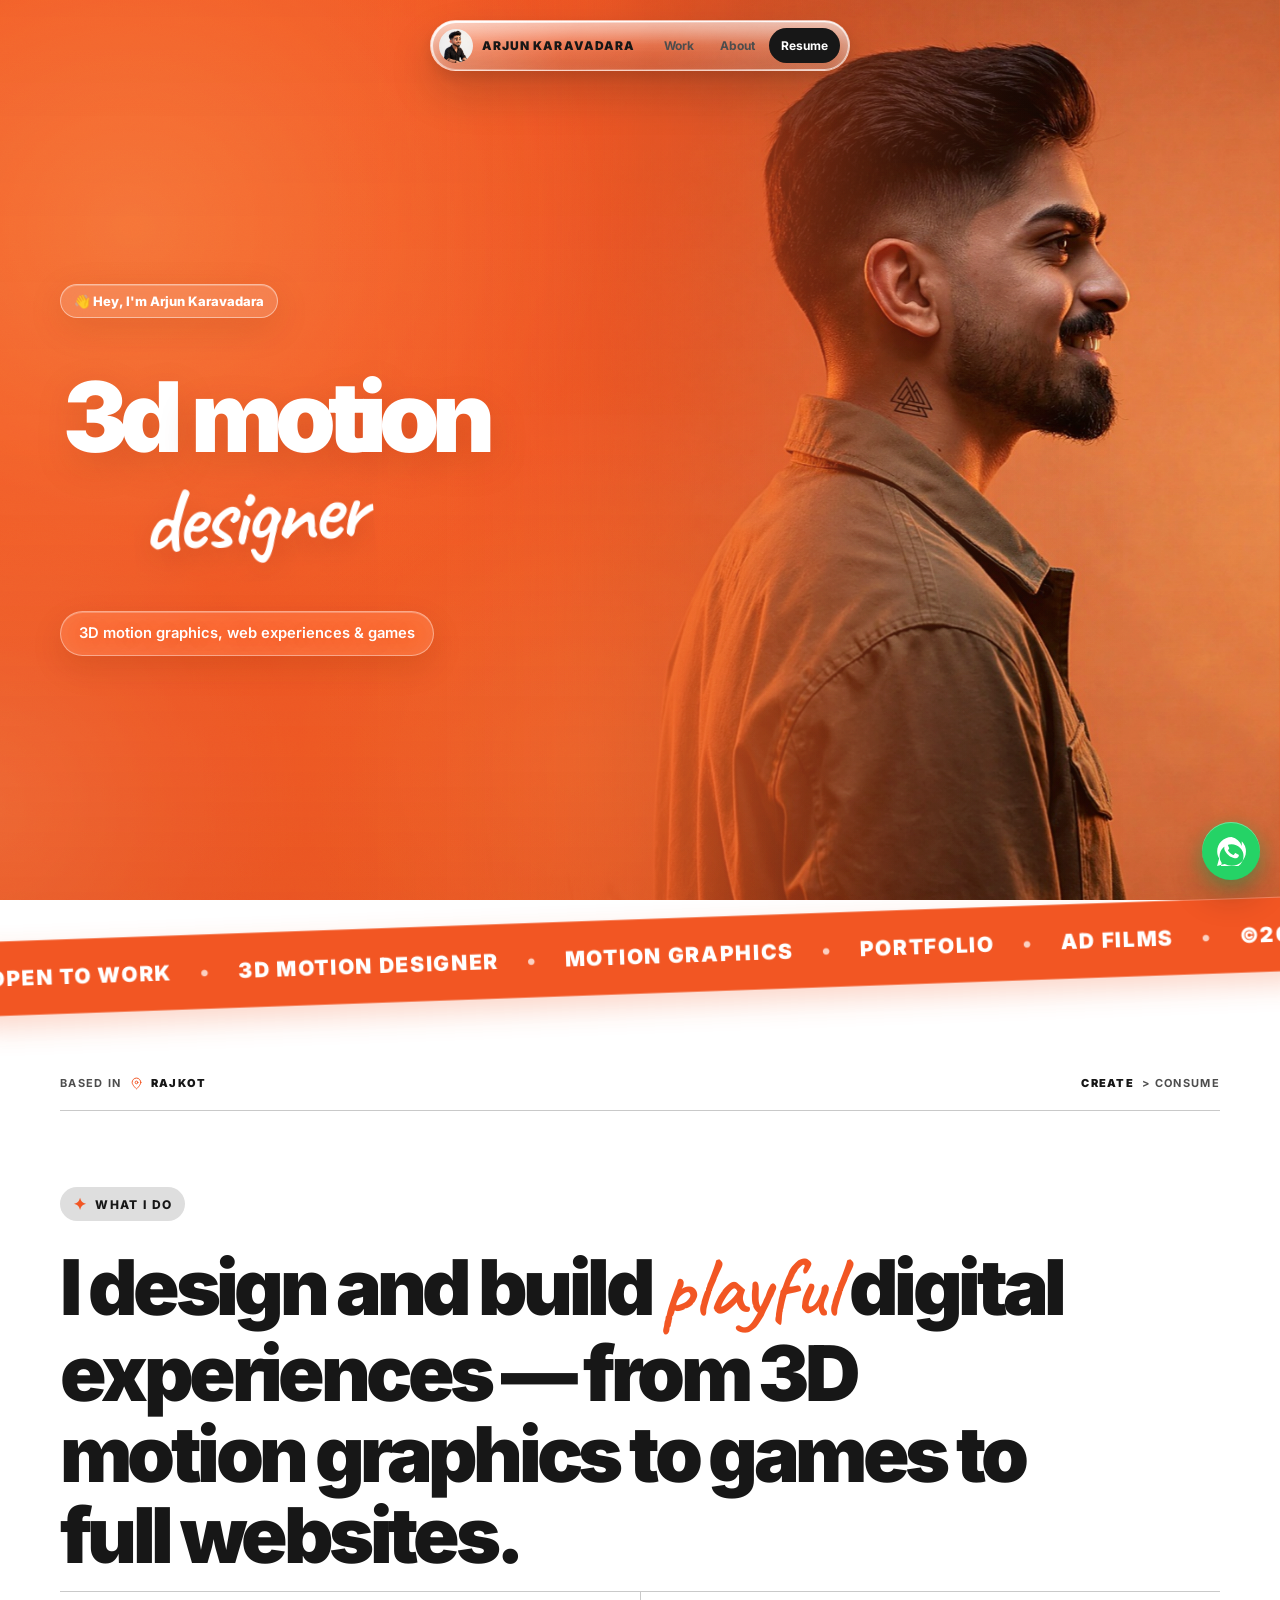
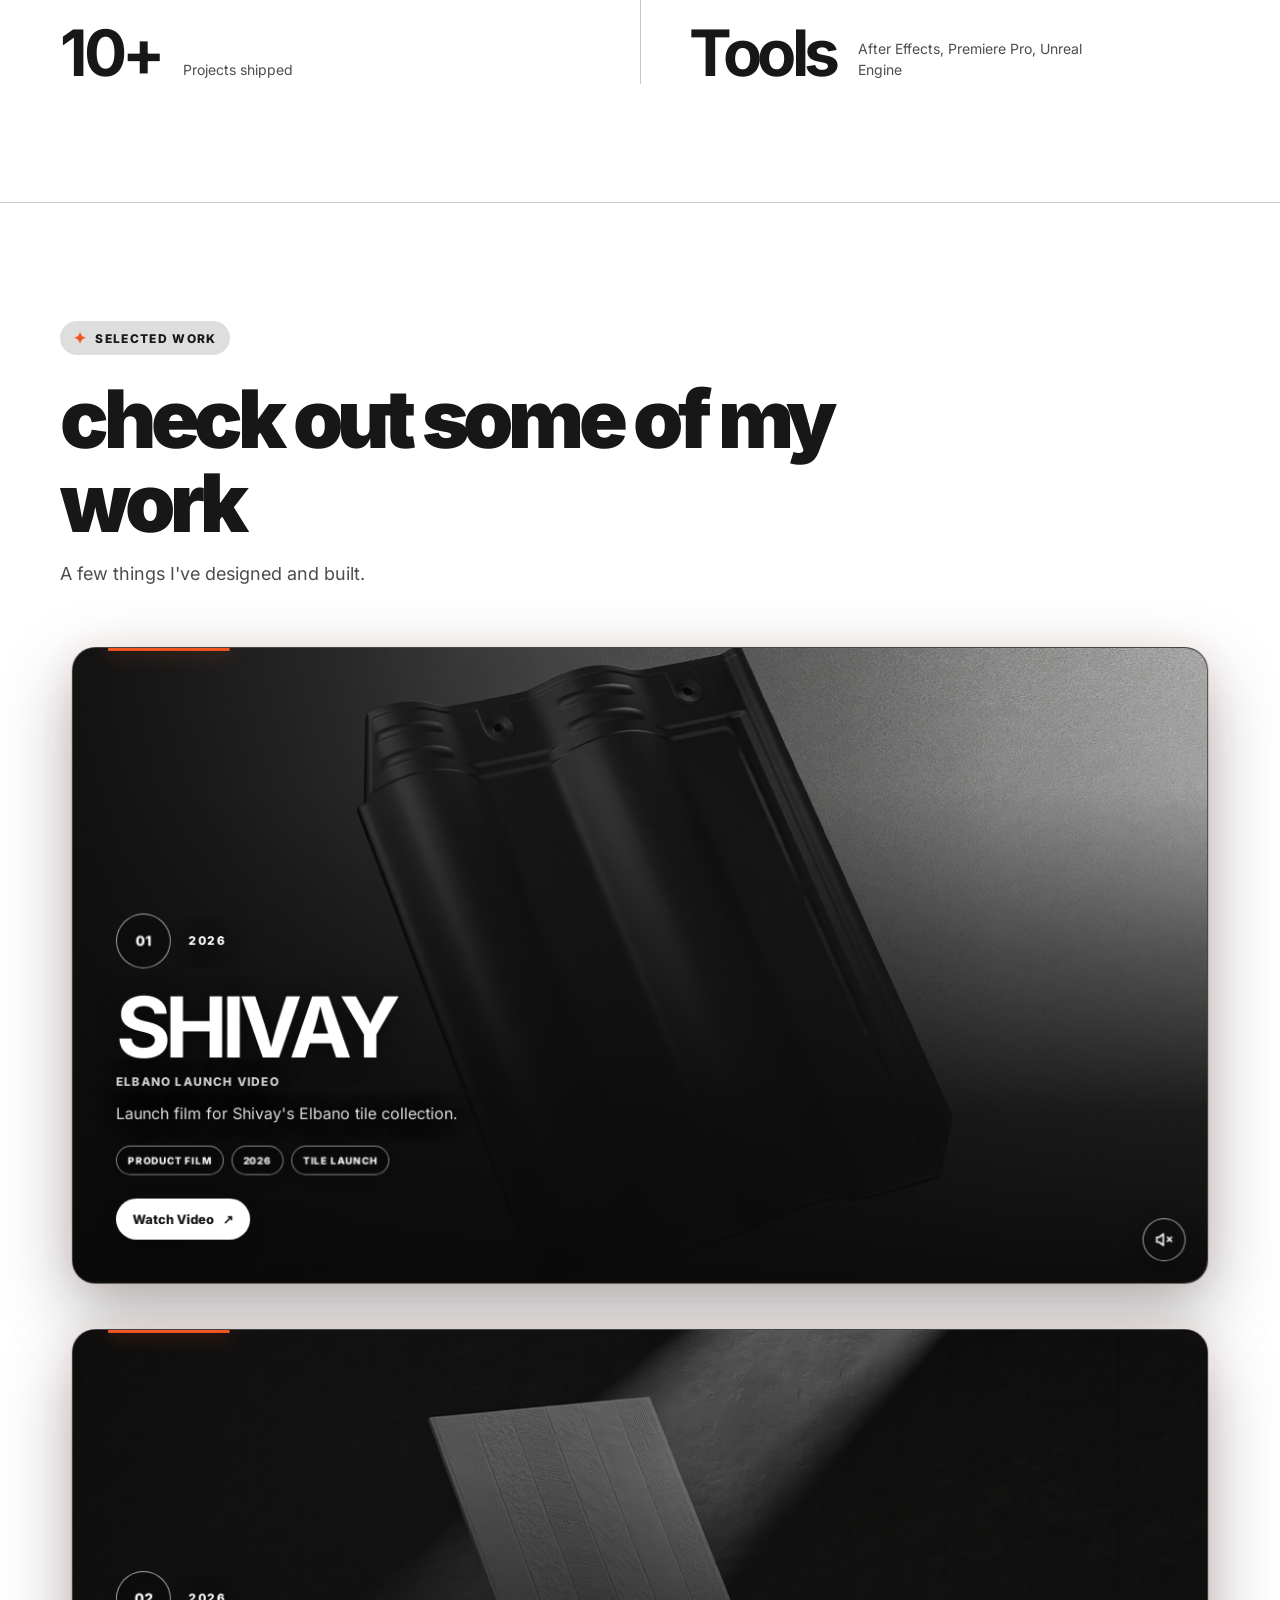
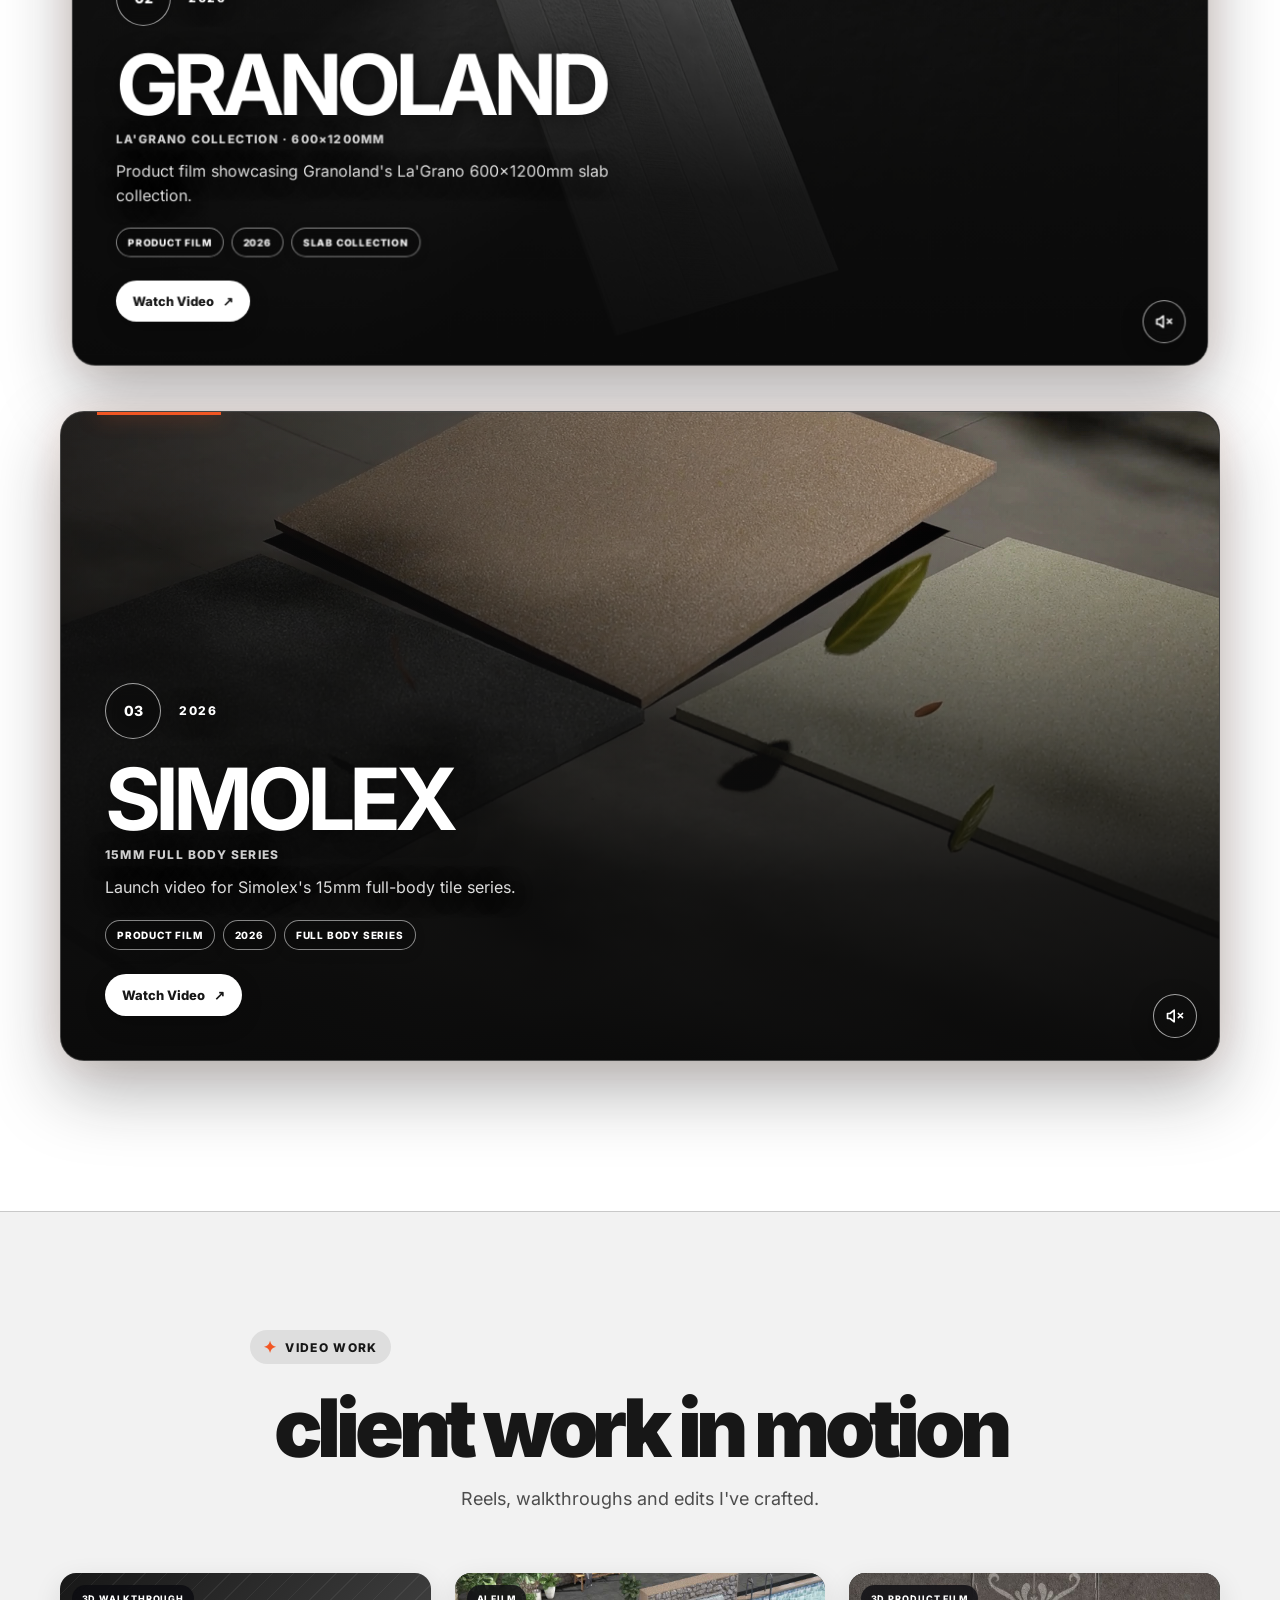
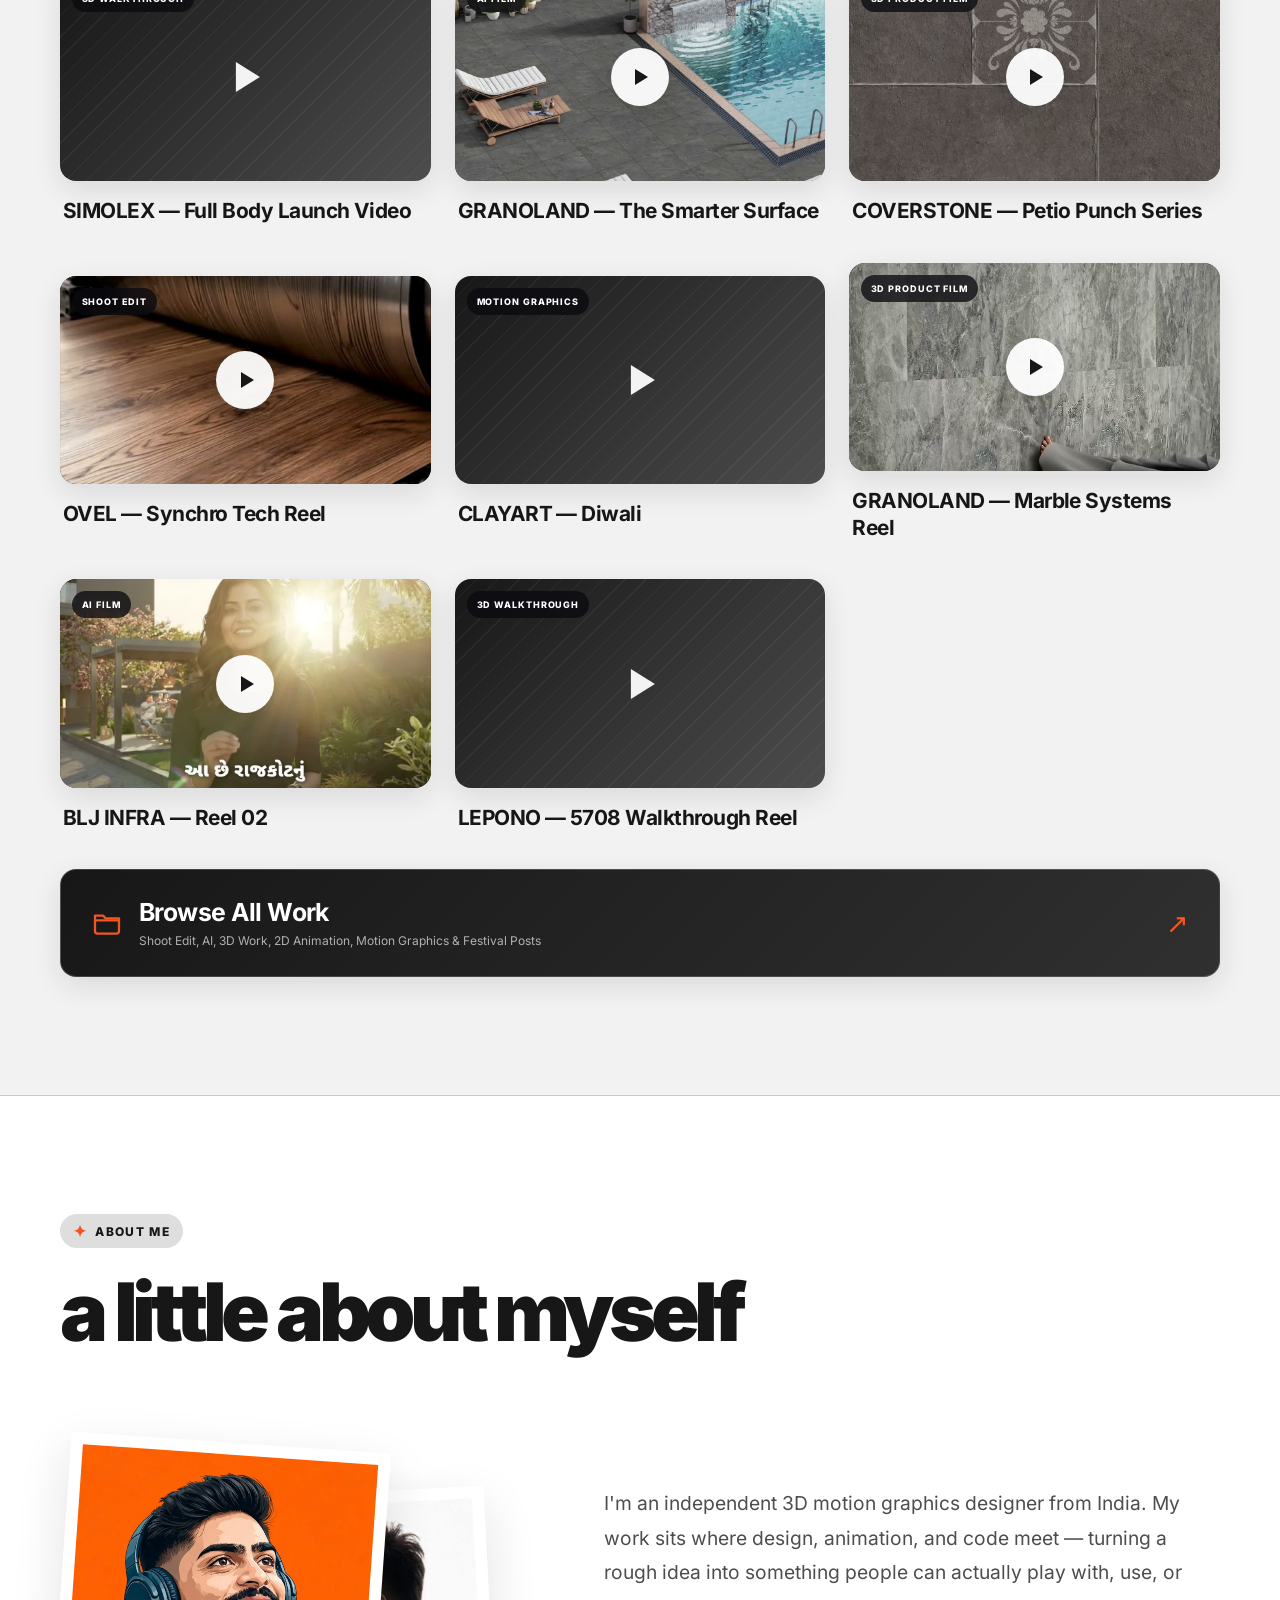
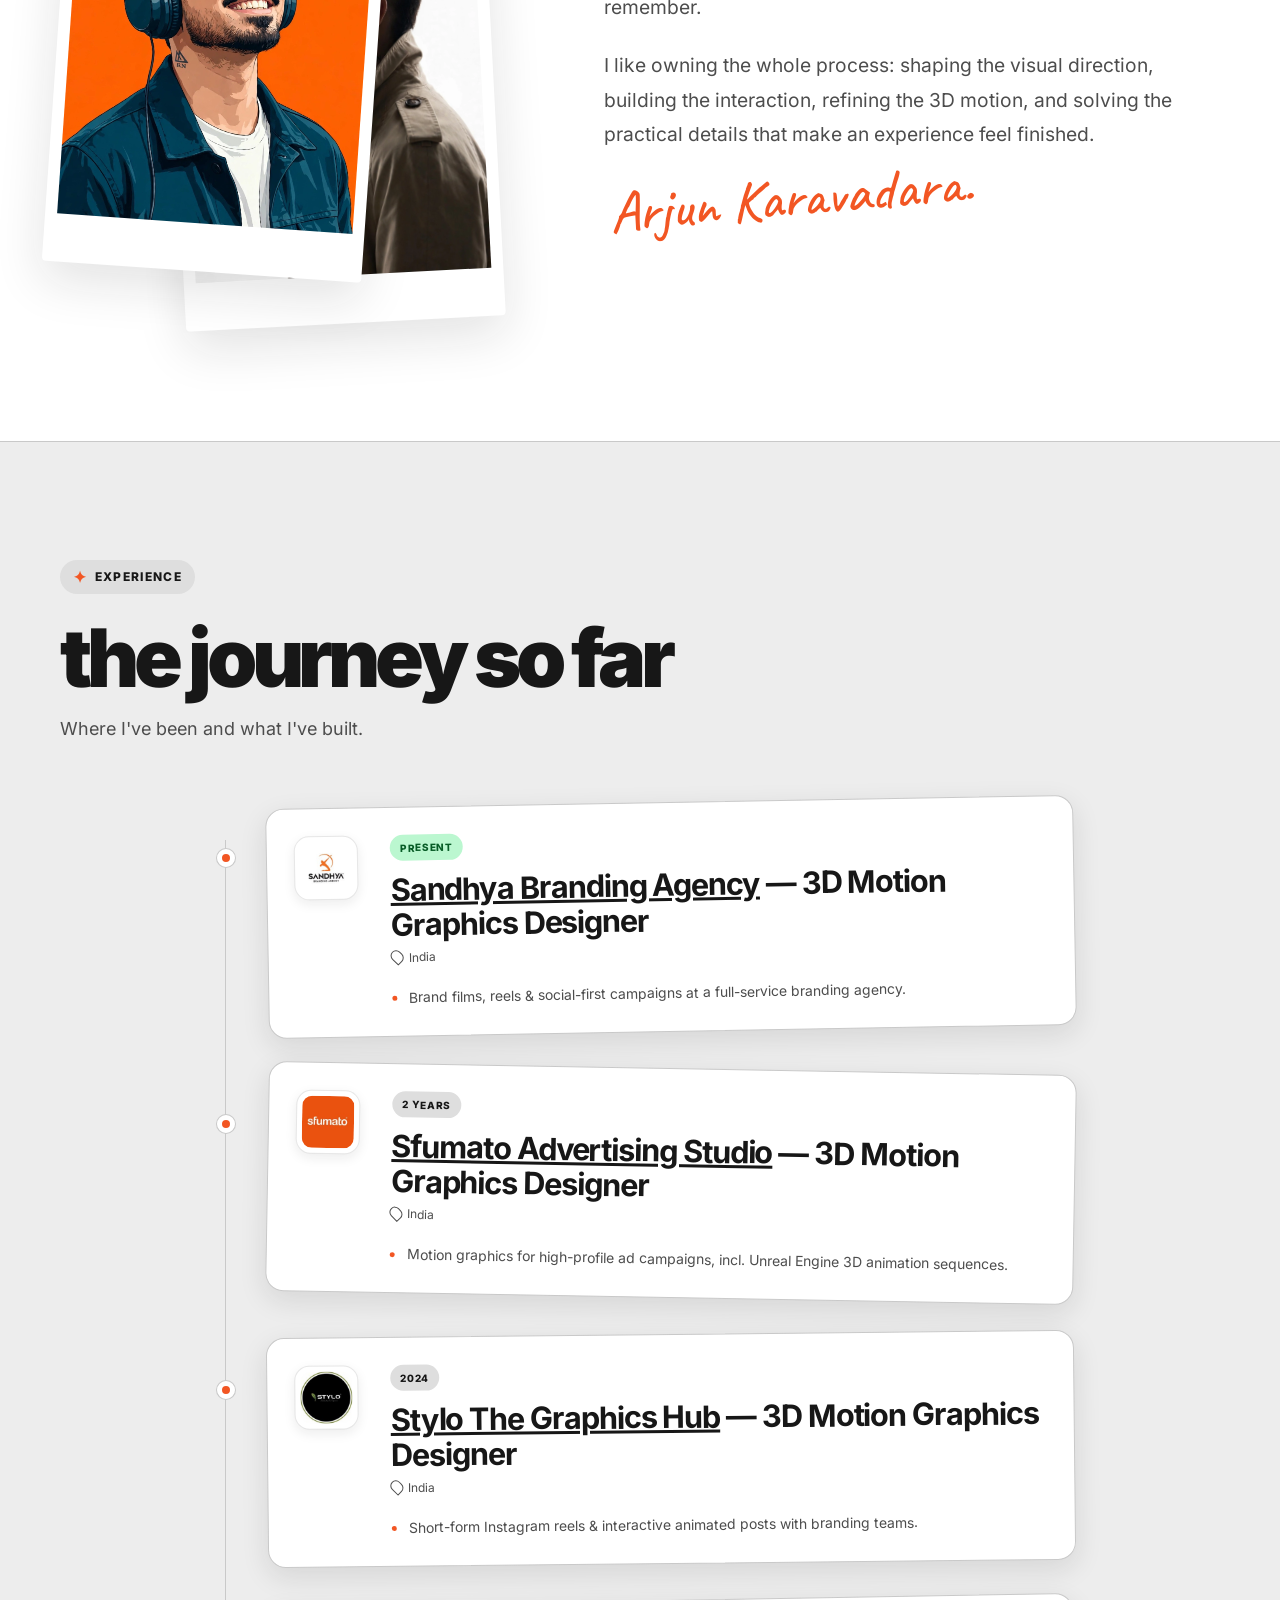
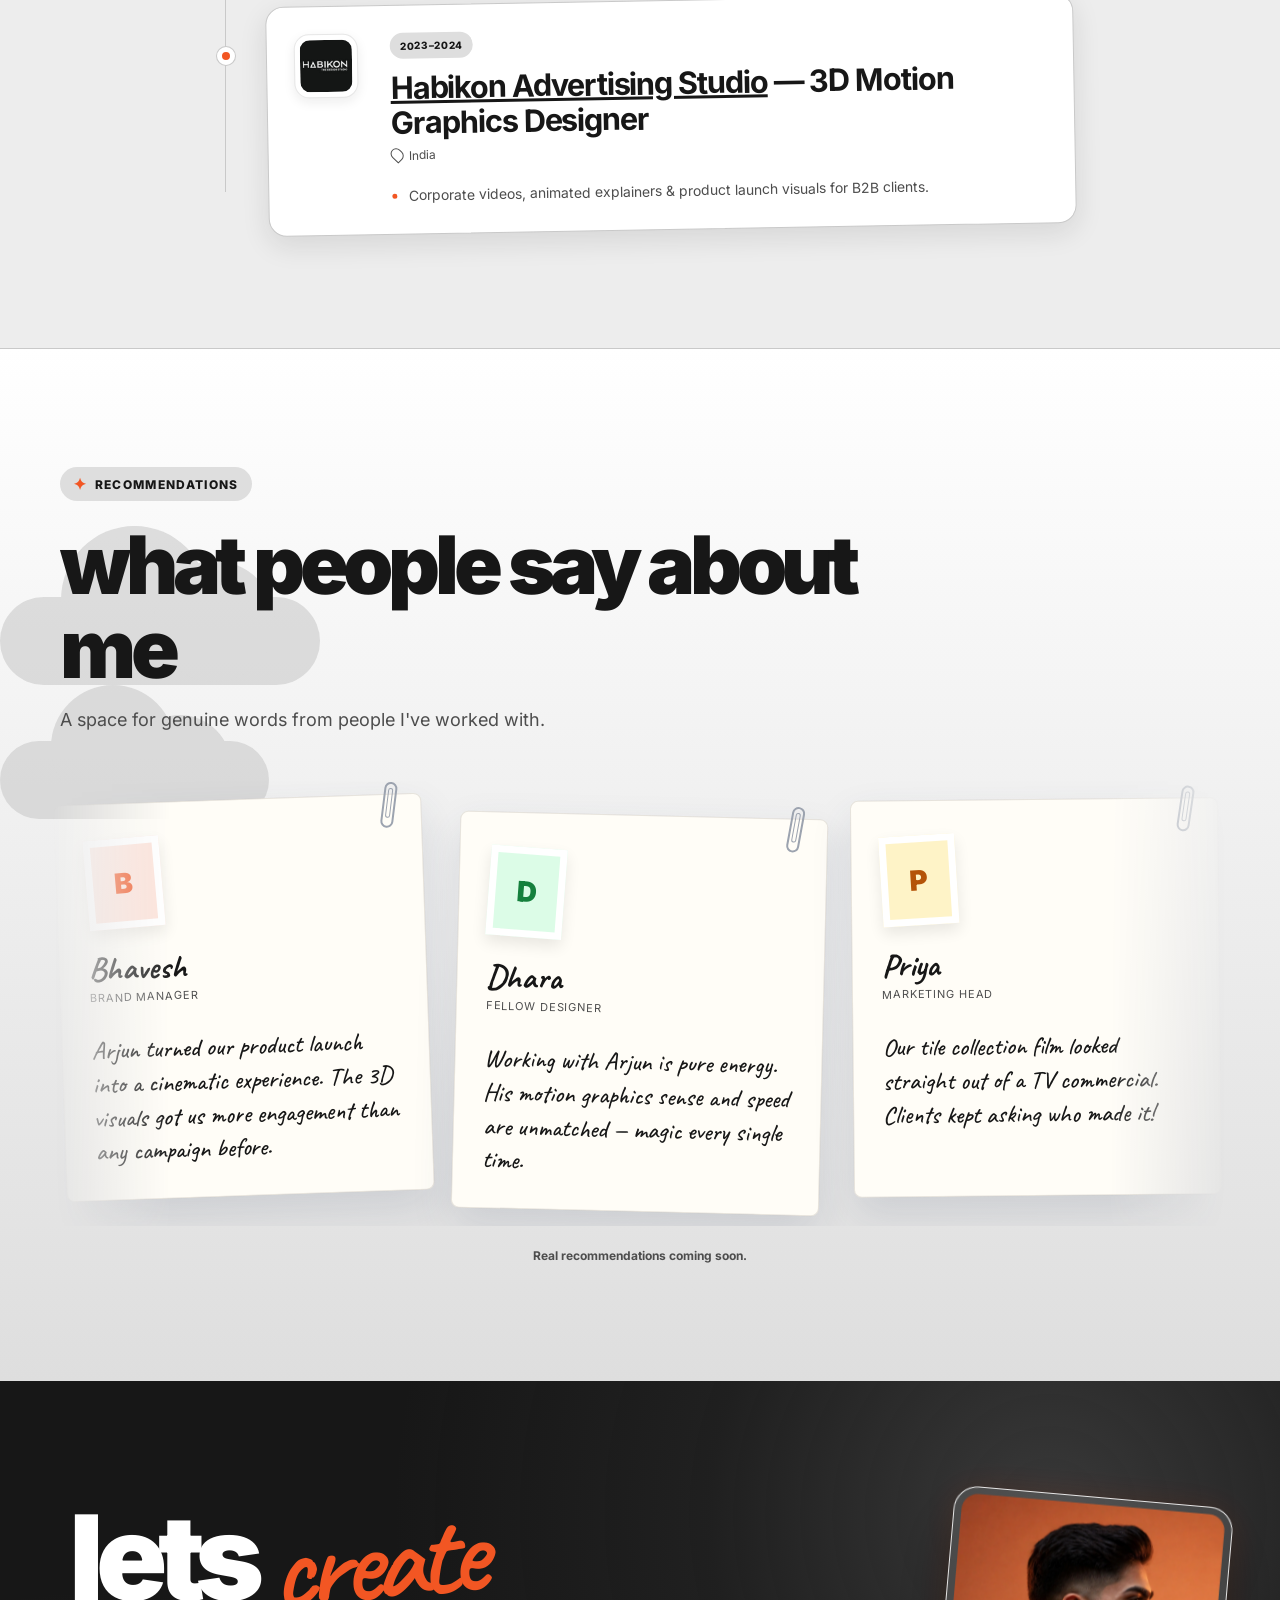
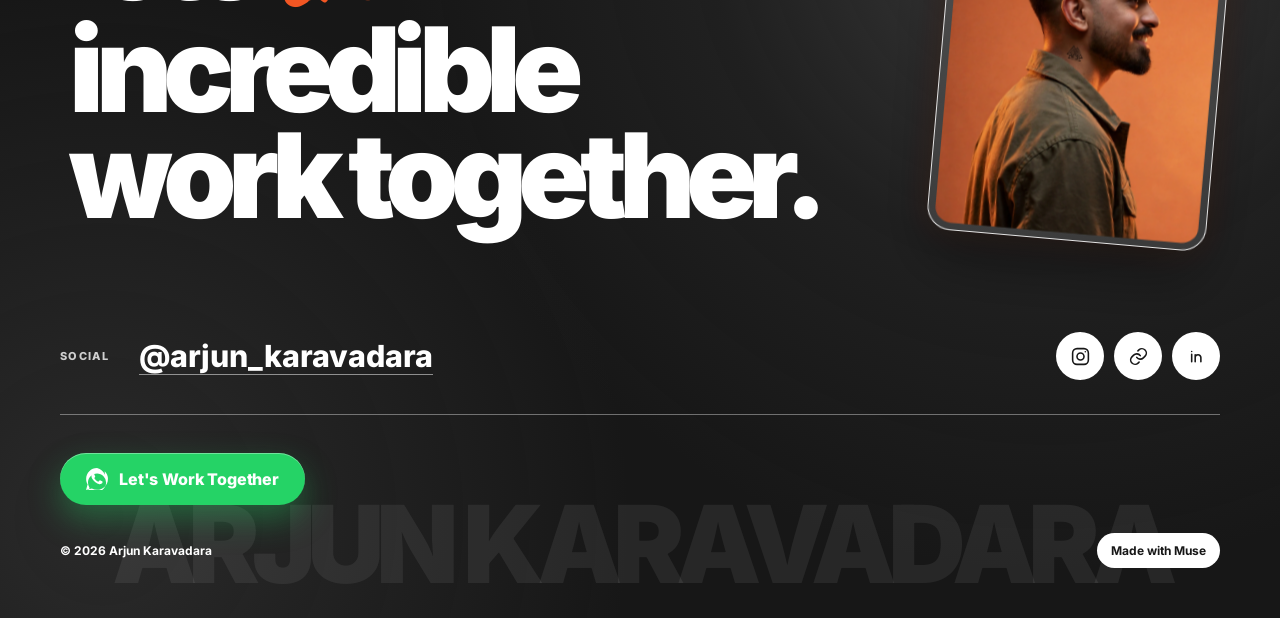
==== commit 8fc59b1d: "Add files via upload" ====
--- a/index.html
+++ b/index.html
@@ -10,12 +10,12 @@
   <meta name="description" content="Arjun Karavadara is an independent 3D motion graphics designer from India, crafting motion, web experiences, and games." />
   <meta property="og:title" content="Arjun Karavadara — 3D Motion Designer" />
   <meta property="og:description" content="3D motion graphics, web experiences &amp; games." />
-  <meta property="og:image" content="assets/arjun-og-preview-1200x630.jpg" />
+  <meta property="og:image" content="arjun-og-preview-1200x630.jpg" />
   <meta property="og:image:width" content="1200" />
   <meta property="og:image:height" content="630" />
   <meta property="og:image:alt" content="Arjun Karavadara — 3D Motion Designer" />
   <meta name="twitter:card" content="summary_large_image" />
-  <meta name="twitter:image" content="assets/arjun-og-preview-1200x630.jpg" />
+  <meta name="twitter:image" content="arjun-og-preview-1200x630.jpg" />
   <link href="assets/fonts/fonts.css" rel="stylesheet" />
   <style>
     :root {
@@ -1402,7 +1402,7 @@
   <div class="nav-wrap">
     <nav class="nav" aria-label="Primary navigation">
       <a class="nav-brand" href="#top" aria-label="Arjun Karavadara, back to top">
-        <img src="assets/arjun-pixar-avatar.png" alt="Cartoon portrait of Arjun Karavadara" />
+        <img src="arjun-pixar-avatar.png" alt="Cartoon portrait of Arjun Karavadara" />
         <span>ARJUN KARAVADARA</span>
       </a>
       <div class="nav-links">
@@ -1417,7 +1417,7 @@
   <main id="top">
     <section class="hero" aria-label="Arjun Karavadara, 3D motion designer">
       <div class="hero-media" aria-hidden="true">
-        <img class="hero-bg" src="assets/arjun-hero-sideprofile-1920x1080.jpg" alt="" />
+        <img class="hero-bg" src="arjun-hero-sideprofile-1920x1080.jpg" alt="" />
         <div class="hero-aurora"></div>
         <div class="hero-grain"></div>
       </div>
@@ -1477,8 +1477,8 @@
             </div>
             <div class="project-visual">
               <div class="project-media" aria-hidden="true">
-                <img class="project-thumb" src="assets/card-shivay.jpg" alt="" loading="lazy" />
-                <video src="assets/work-shivay.mp4" poster="assets/card-shivay.jpg" preload="metadata" muted loop playsinline></video>
+                <img class="project-thumb" src="card-shivay.jpg" alt="" loading="lazy" />
+                <video src="work-shivay.mp4" poster="card-shivay.jpg" preload="metadata" muted loop playsinline></video>
               </div>
             </div>
             <button class="project-audio" type="button" aria-label="Unmute SHIVAY preview" aria-pressed="false">
@@ -1499,8 +1499,8 @@
             </div>
             <div class="project-visual">
               <div class="project-media" aria-hidden="true">
-                <img class="project-thumb" src="assets/card-granoland.jpg" alt="" loading="lazy" />
-                <video src="assets/work-granoland.mp4" poster="assets/card-granoland.jpg" preload="metadata" muted loop playsinline></video>
+                <img class="project-thumb" src="card-granoland.jpg" alt="" loading="lazy" />
+                <video src="work-granoland.mp4" poster="card-granoland.jpg" preload="metadata" muted loop playsinline></video>
               </div>
             </div>
             <button class="project-audio" type="button" aria-label="Unmute GRANOLAND preview" aria-pressed="false">
@@ -1521,8 +1521,8 @@
             </div>
             <div class="project-visual">
               <div class="project-media" aria-hidden="true">
-                <img class="project-thumb" src="assets/card-simolex.jpg" alt="" loading="lazy" />
-                <video src="assets/work-simolex.mp4" poster="assets/card-simolex.jpg" preload="metadata" muted loop playsinline></video>
+                <img class="project-thumb" src="card-simolex.jpg" alt="" loading="lazy" />
+                <video src="work-simolex.mp4" poster="card-simolex.jpg" preload="metadata" muted loop playsinline></video>
               </div>
             </div>
             <button class="project-audio" type="button" aria-label="Unmute SIMOLEX preview" aria-pressed="false">
@@ -1547,15 +1547,15 @@
             <h3>SIMOLEX — Full Body Launch Video</h3>
           </button>
           <button class="video-card reveal" type="button" data-video-id="1cVF06st5RwylUj_ajh3ifysGMvobRF89" data-video-title="GRANOLAND — The Smarter Surface">
-            <span class="video-thumb"><img src="assets/thumb-mid-granoland-smarter.jpg" alt="Thumbnail for GRANOLAND — The Smarter Surface" loading="lazy" onerror="this.parentElement.classList.add('is-fallback')" /><span class="video-category">AI Film</span><span class="video-play" aria-hidden="true"></span></span>
+            <span class="video-thumb"><img src="thumb-mid-granoland-smarter.jpg" alt="Thumbnail for GRANOLAND — The Smarter Surface" loading="lazy" onerror="this.parentElement.classList.add('is-fallback')" /><span class="video-category">AI Film</span><span class="video-play" aria-hidden="true"></span></span>
             <h3>GRANOLAND — The Smarter Surface</h3>
           </button>
           <button class="video-card reveal" type="button" data-video-id="1pvbIaJGtzJSdVDN3xOa9Cf9h5GaKwQMr" data-video-title="COVERSTONE — Petio Punch Series">
-            <span class="video-thumb"><img src="assets/thumb-mid-coverstone.jpg" alt="Thumbnail for COVERSTONE — Petio Punch Series" loading="lazy" onerror="this.parentElement.classList.add('is-fallback')" /><span class="video-category">3D Product Film</span><span class="video-play" aria-hidden="true"></span></span>
+            <span class="video-thumb"><img src="thumb-mid-coverstone.jpg" alt="Thumbnail for COVERSTONE — Petio Punch Series" loading="lazy" onerror="this.parentElement.classList.add('is-fallback')" /><span class="video-category">3D Product Film</span><span class="video-play" aria-hidden="true"></span></span>
             <h3>COVERSTONE — Petio Punch Series</h3>
           </button>
           <button class="video-card reveal" type="button" data-video-id="1JlCymW80brMkoE4kveZyIvJG7HaIPOiB" data-video-title="OVEL — Synchro Tech Reel">
-            <span class="video-thumb"><img src="assets/thumb-mid-ovel.jpg" alt="Thumbnail for OVEL — Synchro Tech Reel" loading="lazy" onerror="this.parentElement.classList.add('is-fallback')" /><span class="video-category">Shoot Edit</span><span class="video-play" aria-hidden="true"></span></span>
+            <span class="video-thumb"><img src="thumb-mid-ovel.jpg" alt="Thumbnail for OVEL — Synchro Tech Reel" loading="lazy" onerror="this.parentElement.classList.add('is-fallback')" /><span class="video-category">Shoot Edit</span><span class="video-play" aria-hidden="true"></span></span>
             <h3>OVEL — Synchro Tech Reel</h3>
           </button>
           <button class="video-card reveal" type="button" data-video-id="1zX0gXbigTUSrWOv_2R0OlyrMrkfCocmP" data-video-title="CLAYART — Diwali">
@@ -1563,11 +1563,11 @@
             <h3>CLAYART — Diwali</h3>
           </button>
           <button class="video-card reveal" type="button" data-video-id="1DjAxeJXuYbNDDEKgZce-paAX5wDd7-e6" data-video-title="GRANOLAND — Marble Systems Reel">
-            <span class="video-thumb"><img src="assets/thumb-mid-granoland-marble.jpg" alt="Thumbnail for GRANOLAND — Marble Systems Reel" loading="lazy" onerror="this.parentElement.classList.add('is-fallback')" /><span class="video-category">3D Product Film</span><span class="video-play" aria-hidden="true"></span></span>
+            <span class="video-thumb"><img src="thumb-mid-granoland-marble.jpg" alt="Thumbnail for GRANOLAND — Marble Systems Reel" loading="lazy" onerror="this.parentElement.classList.add('is-fallback')" /><span class="video-category">3D Product Film</span><span class="video-play" aria-hidden="true"></span></span>
             <h3>GRANOLAND — Marble Systems Reel</h3>
           </button>
           <button class="video-card reveal" type="button" data-video-id="1Iy2vVDTMr17aN5i_YUr9D3ofNg7FqlBp" data-video-title="BLJ INFRA — Reel 02">
-            <span class="video-thumb"><img src="assets/thumb-mid-blj.jpg" alt="Thumbnail for BLJ INFRA — Reel 02" loading="lazy" onerror="this.parentElement.classList.add('is-fallback')" /><span class="video-category">AI Film</span><span class="video-play" aria-hidden="true"></span></span>
+            <span class="video-thumb"><img src="thumb-mid-blj.jpg" alt="Thumbnail for BLJ INFRA — Reel 02" loading="lazy" onerror="this.parentElement.classList.add('is-fallback')" /><span class="video-category">AI Film</span><span class="video-play" aria-hidden="true"></span></span>
             <h3>BLJ INFRA — Reel 02</h3>
           </button>
           <button class="video-card reveal" type="button" data-video-id="1x_Dh00UItnHrR5eBcNzLo16Hz13yR-XX" data-video-title="LEPONO — 5708 Walkthrough Reel">
@@ -1590,8 +1590,8 @@
         </header>
         <div class="about-grid">
           <div class="polaroid-stack reveal" aria-label="Portraits of Arjun Karavadara">
-            <figure class="polaroid portrait-front"><img src="assets/about-headphones-portrait.webp" alt="Illustrated portrait of Arjun Karavadara wearing headphones against an orange background" /></figure>
-            <figure class="polaroid portrait-behind"><img src="assets/about-trench-profile.webp" alt="Arjun Karavadara in side profile wearing a trench coat against a white background" /></figure>
+            <figure class="polaroid portrait-front"><img src="about-headphones-portrait.webp" alt="Illustrated portrait of Arjun Karavadara wearing headphones against an orange background" /></figure>
+            <figure class="polaroid portrait-behind"><img src="about-trench-profile.webp" alt="Arjun Karavadara in side profile wearing a trench coat against a white background" /></figure>
           </div>
           <div class="about-copy reveal">
             <p>I'm an independent 3D motion graphics designer from India. My work sits where design, animation, and code meet — turning a rough idea into something people can actually play with, use, or remember.</p>
@@ -1614,7 +1614,7 @@
           <article class="timeline-item reveal">
             <span class="timeline-dot"></span>
             <div class="timeline-card">
-              <div class="role-tile"><img src="assets/sandhya-logo-600.jpg" alt="Sandhya Branding Agency logo" loading="lazy" /></div>
+              <div class="role-tile"><img src="sandhya-logo-600.jpg" alt="Sandhya Branding Agency logo" loading="lazy" /></div>
               <div>
                 <div class="date-row"><span class="date-pill present">Present</span></div>
                 <h3><a href="https://www.instagram.com/sandhyabrandingagency/" target="_blank" rel="noopener noreferrer">Sandhya Branding Agency</a> — 3D Motion Graphics Designer</h3>
@@ -1629,7 +1629,7 @@
           <article class="timeline-item reveal">
             <span class="timeline-dot"></span>
             <div class="timeline-card">
-              <div class="role-tile"><img src="assets/sfumato-logo-600.jpg" alt="Sfumato Advertising Studio logo" loading="lazy" /></div>
+              <div class="role-tile"><img src="sfumato-logo-600.jpg" alt="Sfumato Advertising Studio logo" loading="lazy" /></div>
               <div>
                 <div class="date-row"><span class="date-pill year">2 years</span></div>
                 <h3><a href="https://www.instagram.com/sfumato.india/" target="_blank" rel="noopener noreferrer">Sfumato Advertising Studio</a> — 3D Motion Graphics Designer</h3>
@@ -1644,7 +1644,7 @@
           <article class="timeline-item reveal">
             <span class="timeline-dot"></span>
             <div class="timeline-card">
-              <div class="role-tile"><img src="assets/stylo-logo-600.jpg" alt="Stylo The Graphics Hub logo" loading="lazy" /></div>
+              <div class="role-tile"><img src="stylo-logo-600.jpg" alt="Stylo The Graphics Hub logo" loading="lazy" /></div>
               <div>
                 <div class="date-row"><span class="date-pill year">2024</span></div>
                 <h3><a href="https://www.instagram.com/stylo_the_graphics_hub/" target="_blank" rel="noopener noreferrer">Stylo The Graphics Hub</a> — 3D Motion Graphics Designer</h3>
@@ -1659,7 +1659,7 @@
           <article class="timeline-item reveal">
             <span class="timeline-dot"></span>
             <div class="timeline-card">
-              <div class="role-tile"><img src="assets/habikon-logo-600.jpg" alt="Habikon Advertising Studio logo" loading="lazy" /></div>
+              <div class="role-tile"><img src="habikon-logo-600.jpg" alt="Habikon Advertising Studio logo" loading="lazy" /></div>
               <div>
                 <div class="date-row"><span class="date-pill year">2023–2024</span></div>
                 <h3><a href="https://www.instagram.com/habikon_studio/" target="_blank" rel="noopener noreferrer">Habikon Advertising Studio</a> — 3D Motion Graphics Designer</h3>
@@ -1712,7 +1712,7 @@
     <div class="shell">
       <div class="contact-top reveal">
         <h2 role="button" tabindex="0" aria-label="Play with the contact headline">lets <span class="create">create</span><br />incredible work together.</h2>
-        <div class="contact-thumb"><img src="assets/arjun-studio-orange.png" alt="Arjun Karavadara in side profile against an orange studio background" /></div>
+        <div class="contact-thumb"><img src="arjun-studio-orange.png" alt="Arjun Karavadara in side profile against an orange studio background" /></div>
       </div>
       <div class="social-row reveal">
         <span class="social-label">Social</span>
--- a/assets/fonts/fonts.css
+++ b/assets/fonts/fonts.css
@@ -4,7 +4,7 @@
   font-style: normal;
   font-weight: 500;
   font-display: swap;
-  src: url(caveat-500-latin-ext.woff2) format('woff2');
+  src: url(../../caveat-500-latin-ext.woff2) format('woff2');
   unicode-range: U+0100-02BA, U+02BD-02C5, U+02C7-02CC, U+02CE-02D7, U+02DD-02FF, U+0304, U+0308, U+0329, U+1D00-1DBF, U+1E00-1E9F, U+1EF2-1EFF, U+2020, U+20A0-20AB, U+20AD-20C4, U+2113, U+2C60-2C7F, U+A720-A7FF;
 }
 /* latin */
@@ -13,7 +13,7 @@
   font-style: normal;
   font-weight: 500;
   font-display: swap;
-  src: url(caveat-500-latin.woff2) format('woff2');
+  src: url(../../caveat-500-latin.woff2) format('woff2');
   unicode-range: U+0000-00FF, U+0131, U+0152-0153, U+02BB-02BC, U+02C6, U+02DA, U+02DC, U+0304, U+0308, U+0329, U+2000-206F, U+20AC, U+2122, U+2191, U+2193, U+2212, U+2215, U+FEFF, U+FFFD;
 }
 /* latin-ext */
@@ -22,7 +22,7 @@
   font-style: normal;
   font-weight: 600;
   font-display: swap;
-  src: url(caveat-600-latin-ext.woff2) format('woff2');
+  src: url(../../caveat-600-latin-ext.woff2) format('woff2');
   unicode-range: U+0100-02BA, U+02BD-02C5, U+02C7-02CC, U+02CE-02D7, U+02DD-02FF, U+0304, U+0308, U+0329, U+1D00-1DBF, U+1E00-1E9F, U+1EF2-1EFF, U+2020, U+20A0-20AB, U+20AD-20C4, U+2113, U+2C60-2C7F, U+A720-A7FF;
 }
 /* latin */
@@ -31,7 +31,7 @@
   font-style: normal;
   font-weight: 600;
   font-display: swap;
-  src: url(caveat-600-latin.woff2) format('woff2');
+  src: url(../../caveat-600-latin.woff2) format('woff2');
   unicode-range: U+0000-00FF, U+0131, U+0152-0153, U+02BB-02BC, U+02C6, U+02DA, U+02DC, U+0304, U+0308, U+0329, U+2000-206F, U+20AC, U+2122, U+2191, U+2193, U+2212, U+2215, U+FEFF, U+FFFD;
 }
 /* latin-ext */
@@ -40,7 +40,7 @@
   font-style: normal;
   font-weight: 700;
   font-display: swap;
-  src: url(caveat-700-latin-ext.woff2) format('woff2');
+  src: url(../../caveat-700-latin-ext.woff2) format('woff2');
   unicode-range: U+0100-02BA, U+02BD-02C5, U+02C7-02CC, U+02CE-02D7, U+02DD-02FF, U+0304, U+0308, U+0329, U+1D00-1DBF, U+1E00-1E9F, U+1EF2-1EFF, U+2020, U+20A0-20AB, U+20AD-20C4, U+2113, U+2C60-2C7F, U+A720-A7FF;
 }
 /* latin */
@@ -49,7 +49,7 @@
   font-style: normal;
   font-weight: 700;
   font-display: swap;
-  src: url(caveat-700-latin.woff2) format('woff2');
+  src: url(../../caveat-700-latin.woff2) format('woff2');
   unicode-range: U+0000-00FF, U+0131, U+0152-0153, U+02BB-02BC, U+02C6, U+02DA, U+02DC, U+0304, U+0308, U+0329, U+2000-206F, U+20AC, U+2122, U+2191, U+2193, U+2212, U+2215, U+FEFF, U+FFFD;
 }
 /* latin-ext */
@@ -58,7 +58,7 @@
   font-style: normal;
   font-weight: 400;
   font-display: swap;
-  src: url(inter-400-latin-ext.woff2) format('woff2');
+  src: url(../../inter-400-latin-ext.woff2) format('woff2');
   unicode-range: U+0100-02BA, U+02BD-02C5, U+02C7-02CC, U+02CE-02D7, U+02DD-02FF, U+0304, U+0308, U+0329, U+1D00-1DBF, U+1E00-1E9F, U+1EF2-1EFF, U+2020, U+20A0-20AB, U+20AD-20C4, U+2113, U+2C60-2C7F, U+A720-A7FF;
 }
 /* latin */
@@ -67,7 +67,7 @@
   font-style: normal;
   font-weight: 400;
   font-display: swap;
-  src: url(inter-400-latin.woff2) format('woff2');
+  src: url(../../inter-400-latin.woff2) format('woff2');
   unicode-range: U+0000-00FF, U+0131, U+0152-0153, U+02BB-02BC, U+02C6, U+02DA, U+02DC, U+0304, U+0308, U+0329, U+2000-206F, U+20AC, U+2122, U+2191, U+2193, U+2212, U+2215, U+FEFF, U+FFFD;
 }
 /* latin-ext */
@@ -76,7 +76,7 @@
   font-style: normal;
   font-weight: 500;
   font-display: swap;
-  src: url(inter-500-latin-ext.woff2) format('woff2');
+  src: url(../../inter-500-latin-ext.woff2) format('woff2');
   unicode-range: U+0100-02BA, U+02BD-02C5, U+02C7-02CC, U+02CE-02D7, U+02DD-02FF, U+0304, U+0308, U+0329, U+1D00-1DBF, U+1E00-1E9F, U+1EF2-1EFF, U+2020, U+20A0-20AB, U+20AD-20C4, U+2113, U+2C60-2C7F, U+A720-A7FF;
 }
 /* latin */
@@ -85,7 +85,7 @@
   font-style: normal;
   font-weight: 500;
   font-display: swap;
-  src: url(inter-500-latin.woff2) format('woff2');
+  src: url(../../inter-500-latin.woff2) format('woff2');
   unicode-range: U+0000-00FF, U+0131, U+0152-0153, U+02BB-02BC, U+02C6, U+02DA, U+02DC, U+0304, U+0308, U+0329, U+2000-206F, U+20AC, U+2122, U+2191, U+2193, U+2212, U+2215, U+FEFF, U+FFFD;
 }
 /* latin-ext */
@@ -94,7 +94,7 @@
   font-style: normal;
   font-weight: 600;
   font-display: swap;
-  src: url(inter-600-latin-ext.woff2) format('woff2');
+  src: url(../../inter-600-latin-ext.woff2) format('woff2');
   unicode-range: U+0100-02BA, U+02BD-02C5, U+02C7-02CC, U+02CE-02D7, U+02DD-02FF, U+0304, U+0308, U+0329, U+1D00-1DBF, U+1E00-1E9F, U+1EF2-1EFF, U+2020, U+20A0-20AB, U+20AD-20C4, U+2113, U+2C60-2C7F, U+A720-A7FF;
 }
 /* latin */
@@ -103,7 +103,7 @@
   font-style: normal;
   font-weight: 600;
   font-display: swap;
-  src: url(inter-600-latin.woff2) format('woff2');
+  src: url(../../inter-600-latin.woff2) format('woff2');
   unicode-range: U+0000-00FF, U+0131, U+0152-0153, U+02BB-02BC, U+02C6, U+02DA, U+02DC, U+0304, U+0308, U+0329, U+2000-206F, U+20AC, U+2122, U+2191, U+2193, U+2212, U+2215, U+FEFF, U+FFFD;
 }
 /* latin-ext */
@@ -112,7 +112,7 @@
   font-style: normal;
   font-weight: 700;
   font-display: swap;
-  src: url(inter-700-latin-ext.woff2) format('woff2');
+  src: url(../../inter-700-latin-ext.woff2) format('woff2');
   unicode-range: U+0100-02BA, U+02BD-02C5, U+02C7-02CC, U+02CE-02D7, U+02DD-02FF, U+0304, U+0308, U+0329, U+1D00-1DBF, U+1E00-1E9F, U+1EF2-1EFF, U+2020, U+20A0-20AB, U+20AD-20C4, U+2113, U+2C60-2C7F, U+A720-A7FF;
 }
 /* latin */
@@ -121,7 +121,7 @@
   font-style: normal;
   font-weight: 700;
   font-display: swap;
-  src: url(inter-700-latin.woff2) format('woff2');
+  src: url(../../inter-700-latin.woff2) format('woff2');
   unicode-range: U+0000-00FF, U+0131, U+0152-0153, U+02BB-02BC, U+02C6, U+02DA, U+02DC, U+0304, U+0308, U+0329, U+2000-206F, U+20AC, U+2122, U+2191, U+2193, U+2212, U+2215, U+FEFF, U+FFFD;
 }
 /* latin-ext */
@@ -130,7 +130,7 @@
   font-style: normal;
   font-weight: 800;
   font-display: swap;
-  src: url(inter-800-latin-ext.woff2) format('woff2');
+  src: url(../../inter-800-latin-ext.woff2) format('woff2');
   unicode-range: U+0100-02BA, U+02BD-02C5, U+02C7-02CC, U+02CE-02D7, U+02DD-02FF, U+0304, U+0308, U+0329, U+1D00-1DBF, U+1E00-1E9F, U+1EF2-1EFF, U+2020, U+20A0-20AB, U+20AD-20C4, U+2113, U+2C60-2C7F, U+A720-A7FF;
 }
 /* latin */
@@ -139,7 +139,7 @@
   font-style: normal;
   font-weight: 800;
   font-display: swap;
-  src: url(inter-800-latin.woff2) format('woff2');
+  src: url(../../inter-800-latin.woff2) format('woff2');
   unicode-range: U+0000-00FF, U+0131, U+0152-0153, U+02BB-02BC, U+02C6, U+02DA, U+02DC, U+0304, U+0308, U+0329, U+2000-206F, U+20AC, U+2122, U+2191, U+2193, U+2212, U+2215, U+FEFF, U+FFFD;
 }
 /* latin-ext */
@@ -148,7 +148,7 @@
   font-style: normal;
   font-weight: 900;
   font-display: swap;
-  src: url(inter-900-latin-ext.woff2) format('woff2');
+  src: url(../../inter-900-latin-ext.woff2) format('woff2');
   unicode-range: U+0100-02BA, U+02BD-02C5, U+02C7-02CC, U+02CE-02D7, U+02DD-02FF, U+0304, U+0308, U+0329, U+1D00-1DBF, U+1E00-1E9F, U+1EF2-1EFF, U+2020, U+20A0-20AB, U+20AD-20C4, U+2113, U+2C60-2C7F, U+A720-A7FF;
 }
 /* latin */
@@ -157,6 +157,6 @@
   font-style: normal;
   font-weight: 900;
   font-display: swap;
-  src: url(inter-900-latin.woff2) format('woff2');
+  src: url(../../inter-900-latin.woff2) format('woff2');
   unicode-range: U+0000-00FF, U+0131, U+0152-0153, U+02BB-02BC, U+02C6, U+02DA, U+02DC, U+0304, U+0308, U+0329, U+2000-206F, U+20AC, U+2122, U+2191, U+2193, U+2212, U+2215, U+FEFF, U+FFFD;
 }
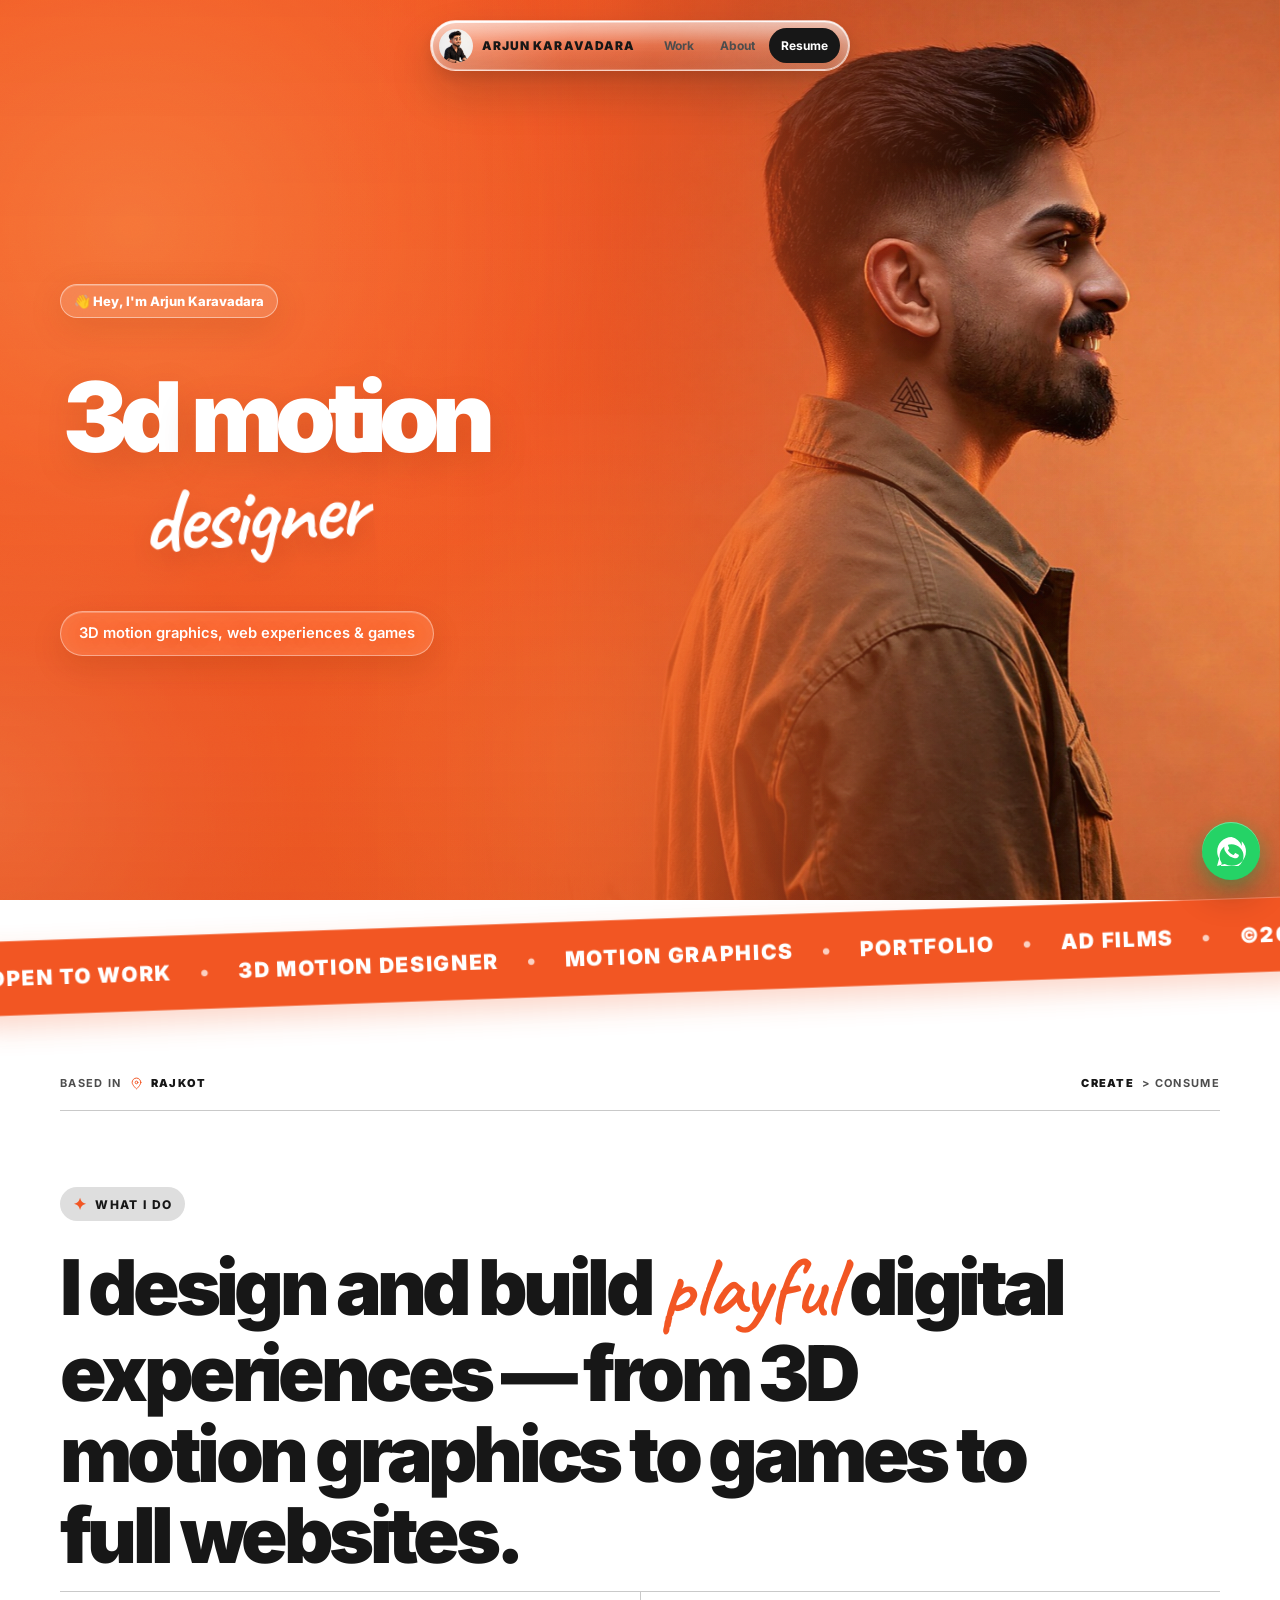
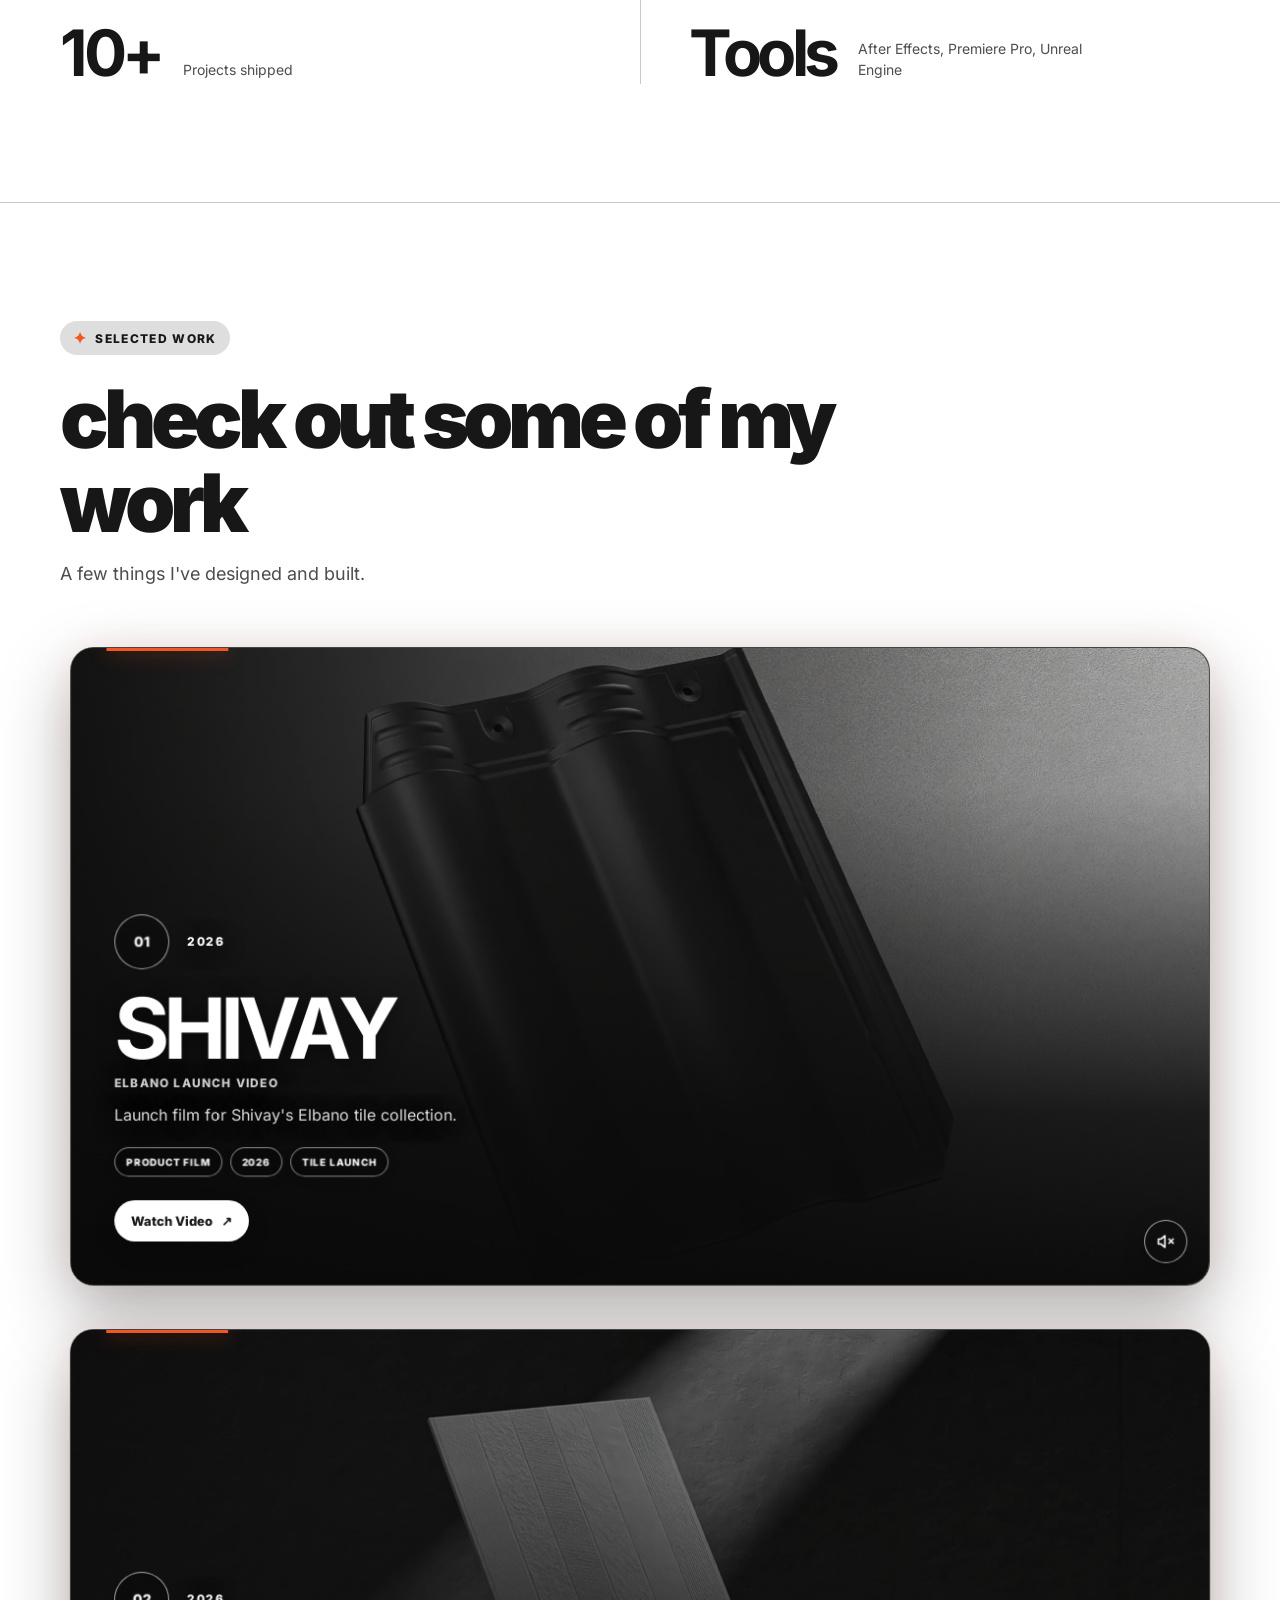
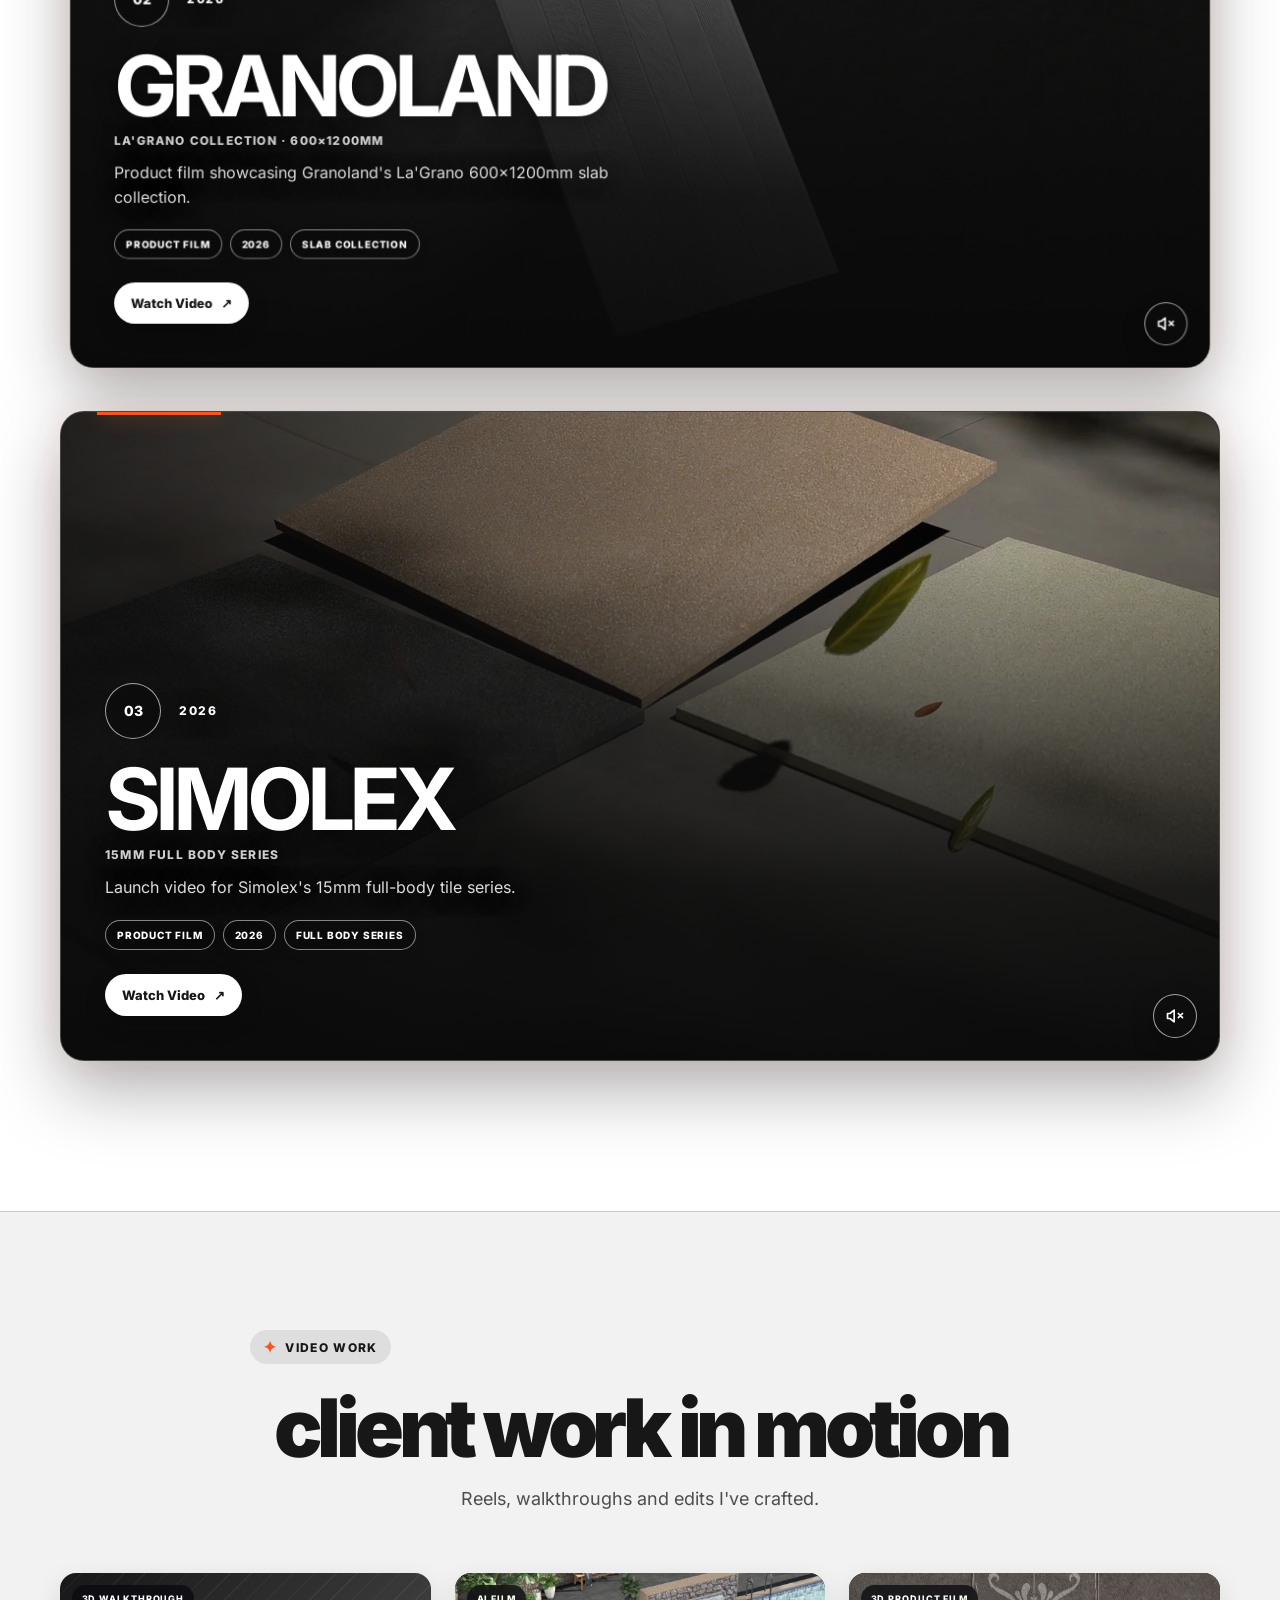
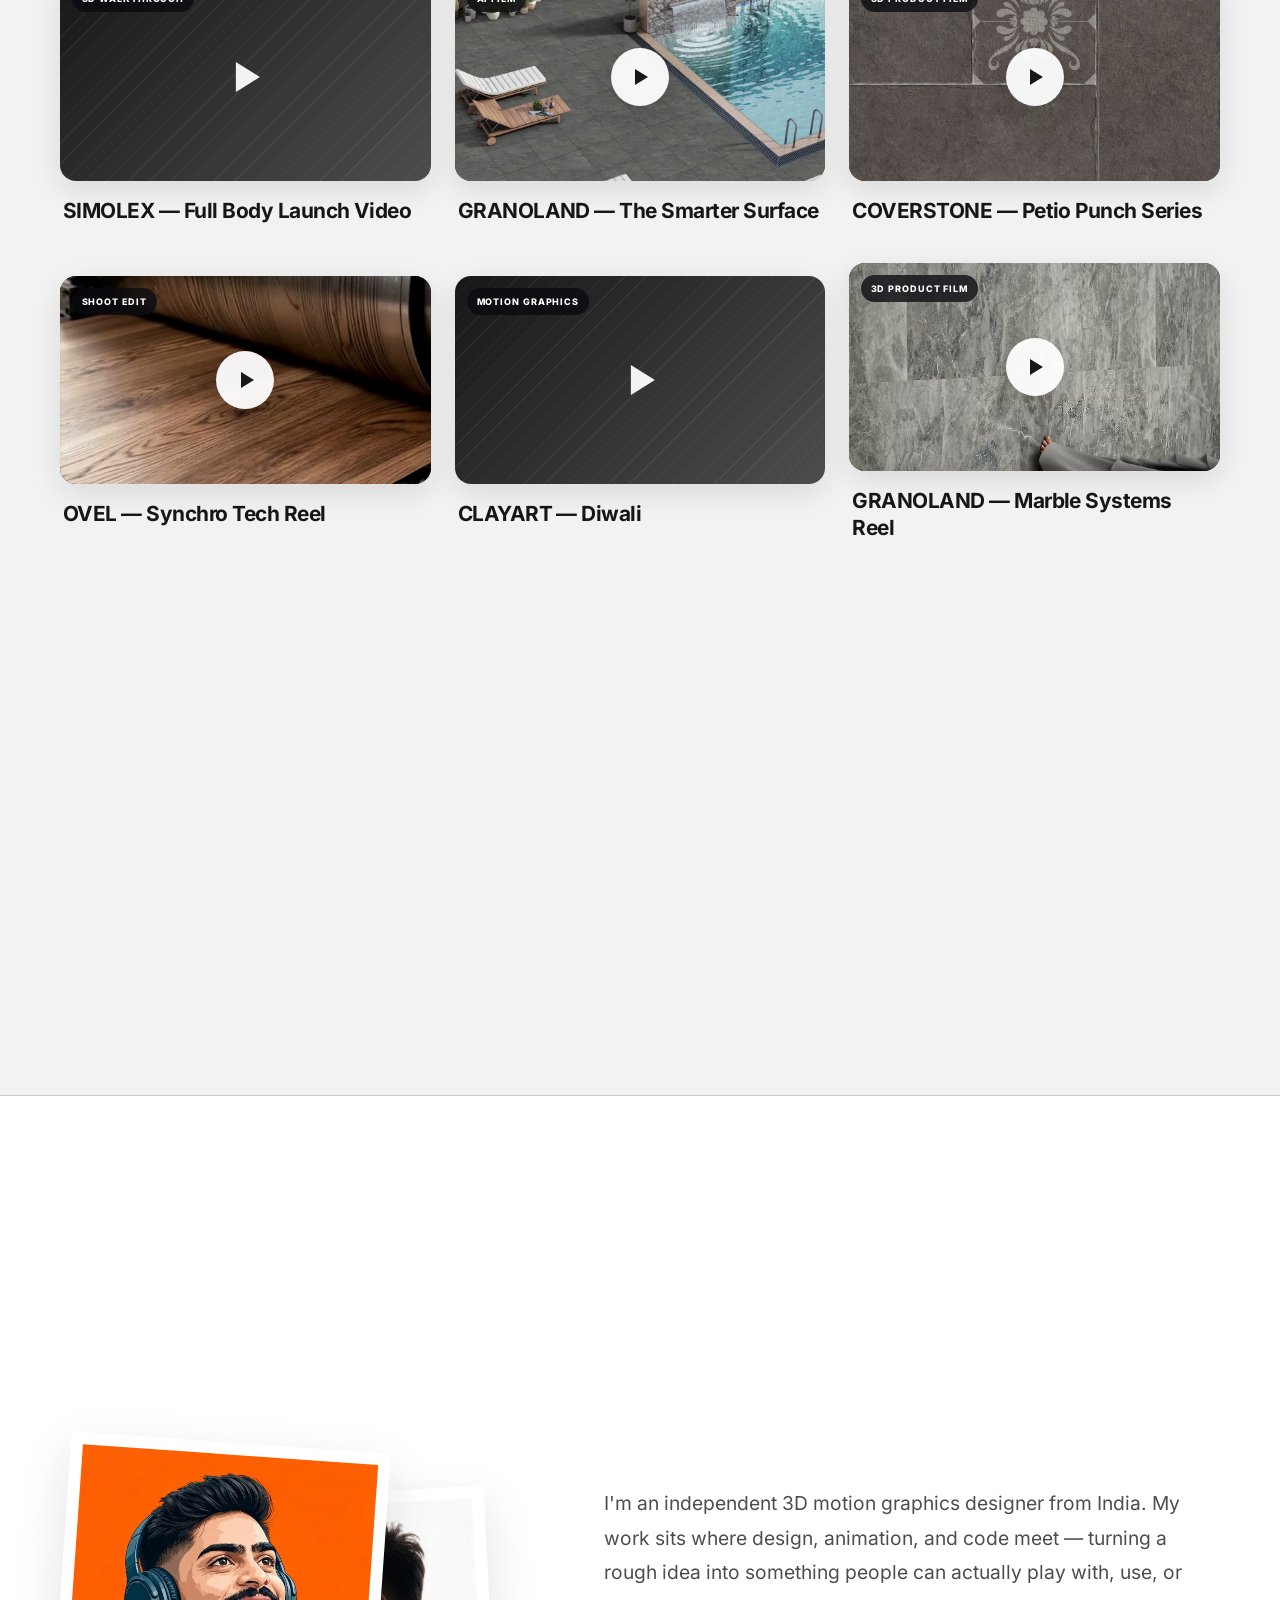
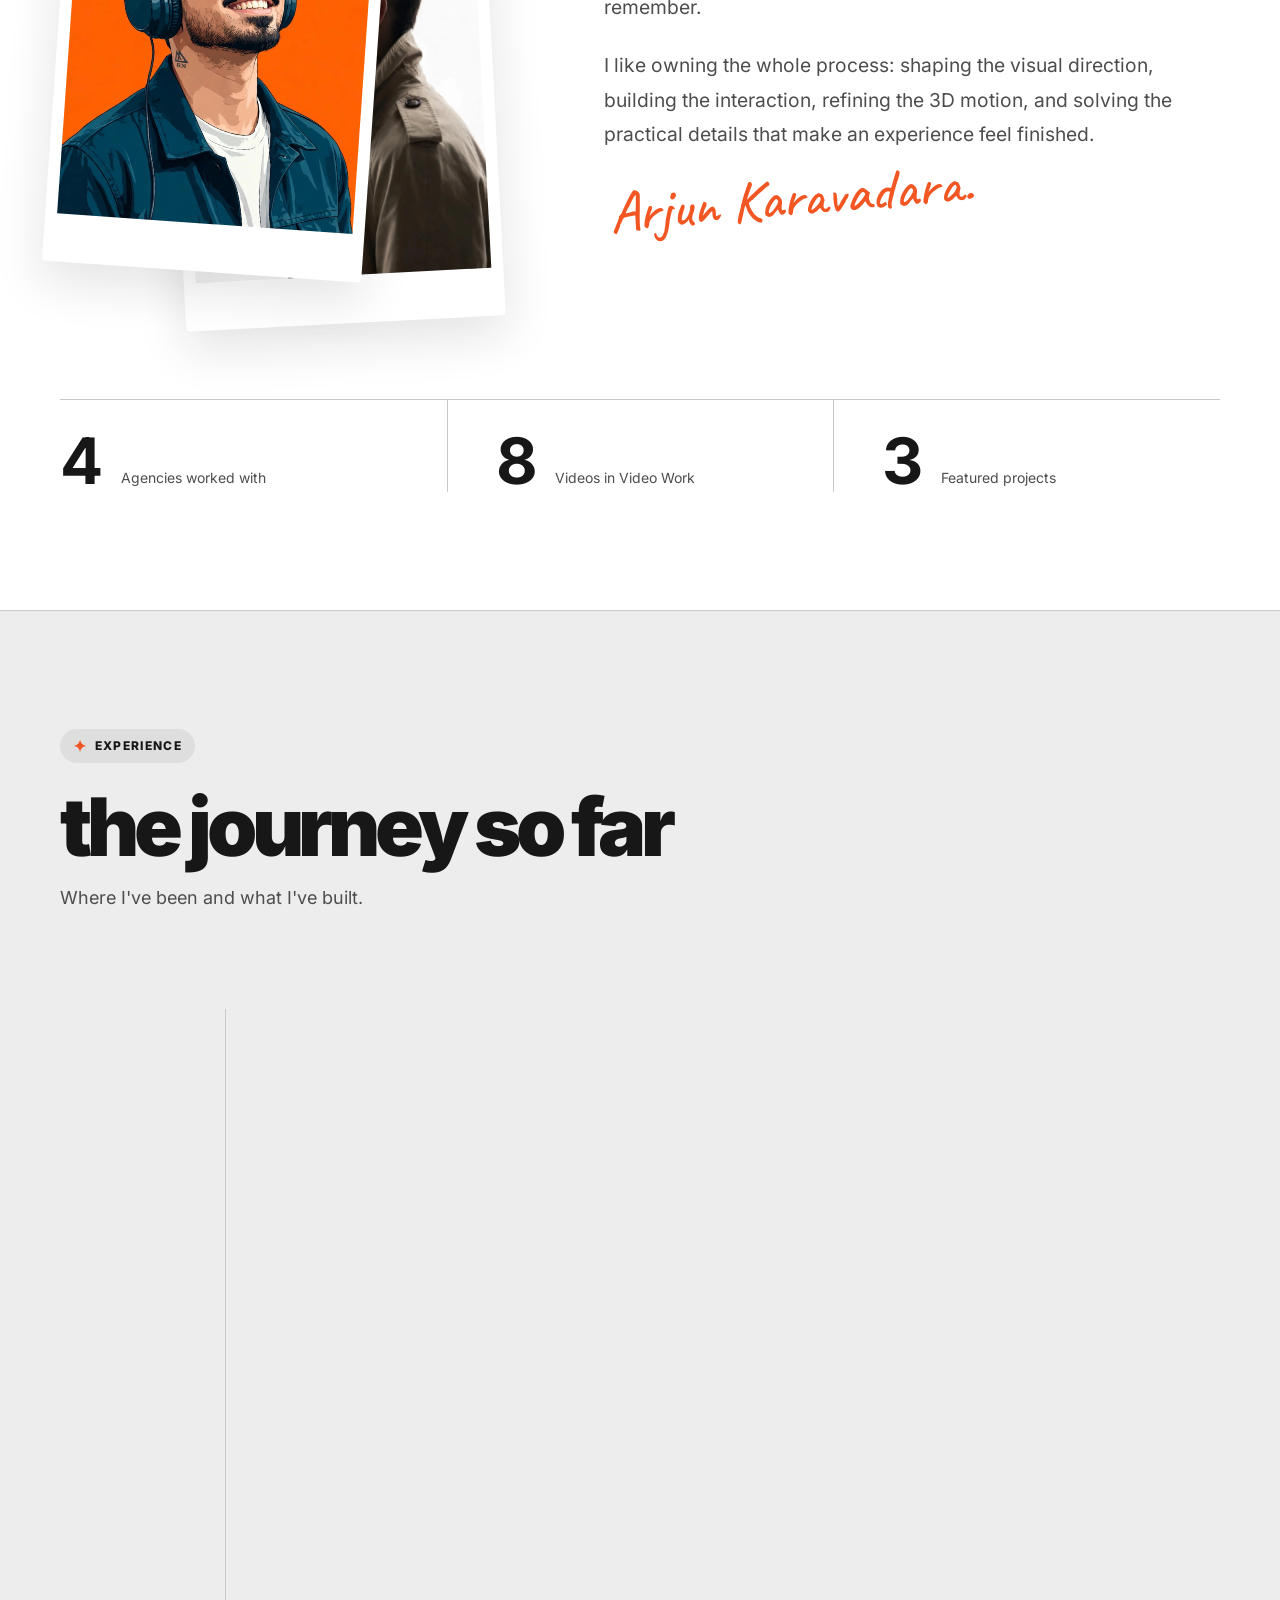
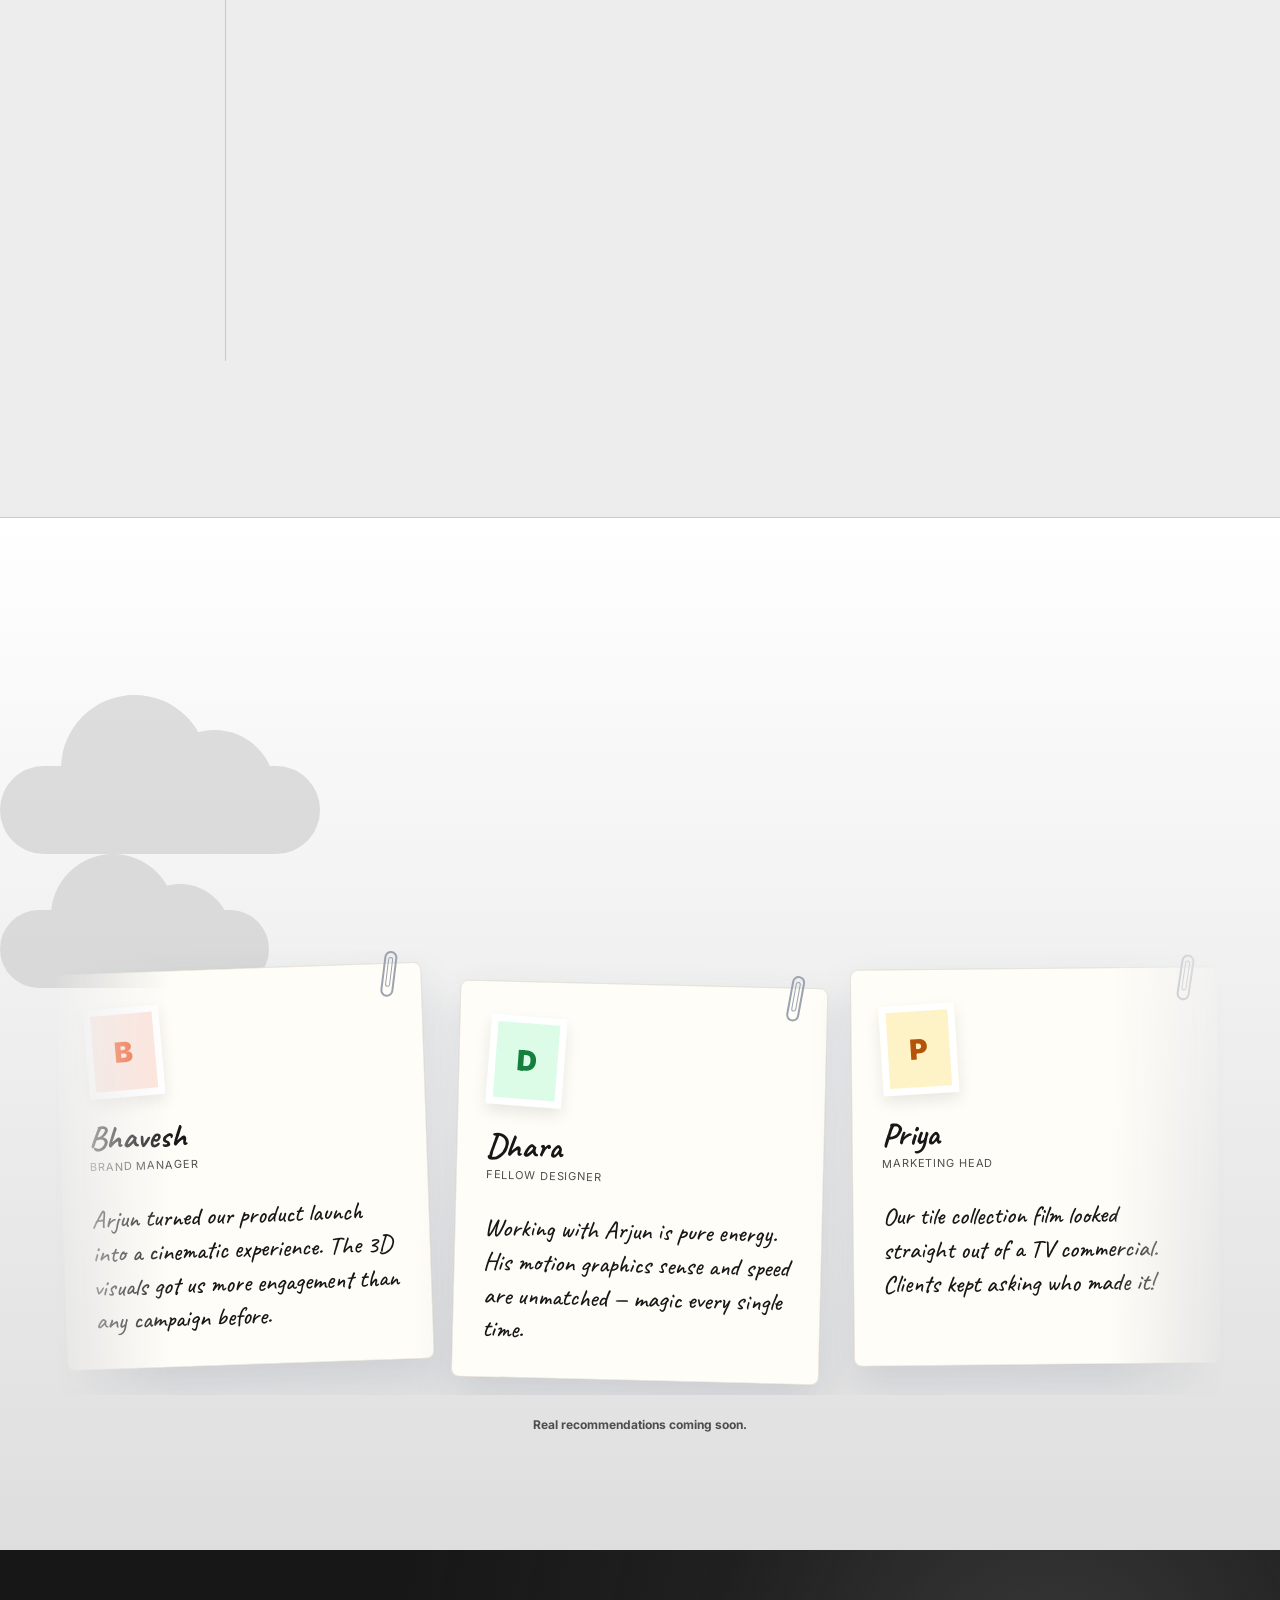
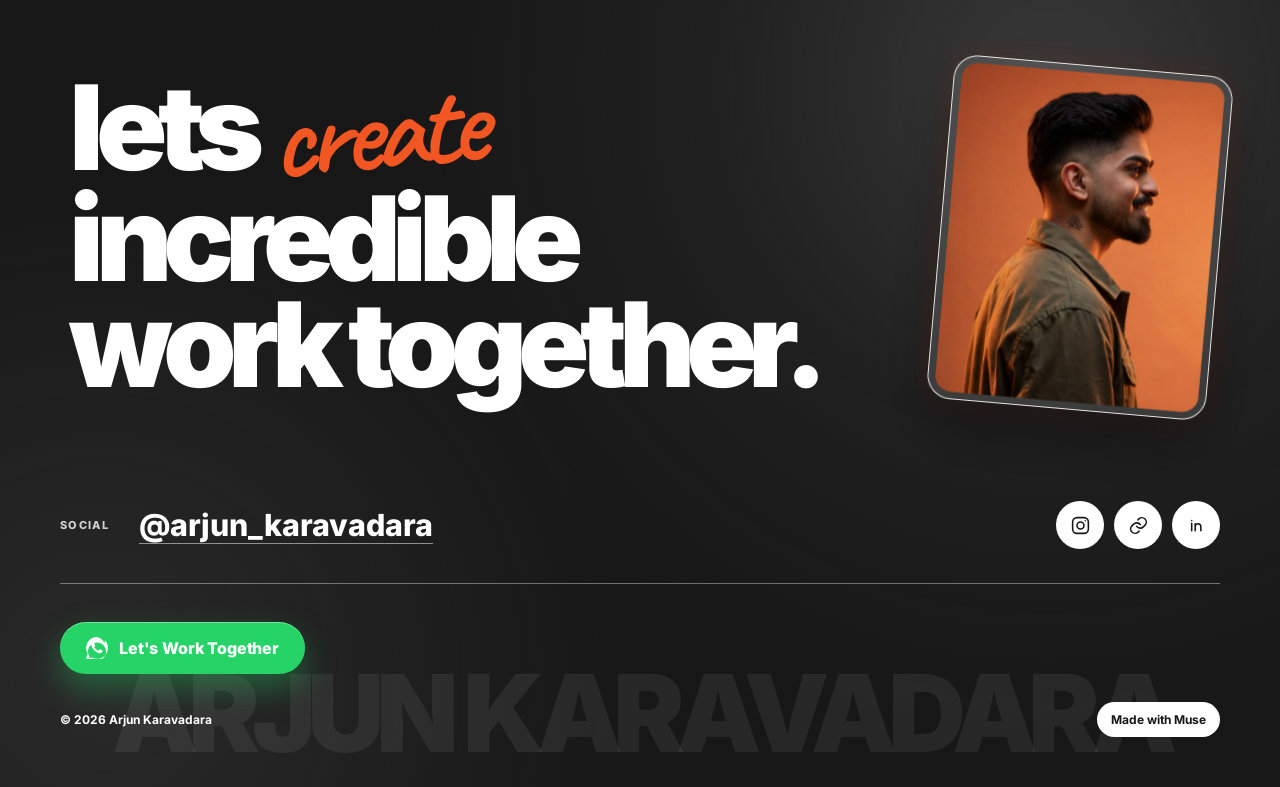
==== commit ba4f8a73: "Add files via upload" ====
--- a/index.html
+++ b/index.html
@@ -475,6 +475,25 @@
     .stat + .stat { border-left: 1px solid var(--line); padding-left: 48px; }
     .stat strong { font-size: clamp(3rem, 5vw, 5rem); line-height: .85; letter-spacing: -.07em; }
     .stat span { max-width: 230px; color: var(--muted); font-size: 14px; line-height: 1.5; }
+    .about-stats { grid-template-columns: repeat(3, minmax(0, 1fr)); margin-top: 76px; }
+    .about-stats .stat span { max-width: 200px; }
+
+    /* Cursor spotlight — soft orange glow that follows the pointer
+       (JS-driven; only enabled for fine pointers without reduced motion) */
+    .cursor-spotlight {
+      position: fixed;
+      z-index: 40;
+      left: 0;
+      top: 0;
+      width: 560px;
+      height: 560px;
+      margin: -280px 0 0 -280px;
+      border-radius: 50%;
+      pointer-events: none;
+      opacity: 0;
+      background: radial-gradient(circle, rgba(242, 86, 35, .16) 0%, rgba(242, 86, 35, .07) 38%, rgba(242, 86, 35, 0) 68%);
+      will-change: transform, opacity;
+    }
 
     /* Work */
     .work-section { padding-bottom: 150px; }
@@ -1373,6 +1392,35 @@
       .social-icons { margin-top: 8px; }
     }
 
+    /* Portrait phones: the hero becomes a 16:9 landscape frame — the same
+       composition as desktop (photo right, copy left, same gradient),
+       scaled to fit the phone width like a landscape video. Nothing is
+       stacked and the 16:9 photo is shown whole, never portrait-cropped.
+       Sizes are in vw so the whole lockup scales with the frame. */
+    @media (max-width: 720px) and (orientation: portrait) {
+      .hero { min-height: 0; height: 56.25vw; }
+      .hero-media::before {
+        background: linear-gradient(90deg,
+          #f25623 0%,
+          #f25623 25%,
+          rgba(242,86,35,.99) 34%,
+          rgba(242,86,35,.93) 43%,
+          rgba(242,86,35,.76) 52%,
+          rgba(242,86,35,.49) 61%,
+          rgba(242,86,35,.23) 70%,
+          rgba(242,86,35,.07) 79%,
+          rgba(242,86,35,0) 88%);
+      }
+      .hero-inner { width: min(var(--max), calc(100% - 7.2vw)); min-height: 0; padding: 12.5vw 0 2vw; }
+      .hero-copy { width: 66vw; max-width: none; }
+      .hello { font-size: 2.7vw; min-height: 6vw; padding: 1.4vw 2.8vw; gap: 1.6vw; }
+      .hero-lockup { margin-top: 2.2vw; }
+      .hero-title { font-size: 8.6vw; line-height: 1.08; letter-spacing: -.08em; }
+      .hero-script { font-size: 8.3vw; line-height: 1.18; margin-left: 36%; }
+      .hero-kicker-mask { margin-top: calc(2vw - .62em); }
+      .hero-kicker { font-size: 2.35vw; line-height: 1.4; max-width: 100%; padding: 1.7vw 2.8vw; }
+    }
+
     @media (prefers-reduced-motion: reduce) {
       html { scroll-behavior: auto; }
       *, *::before, *::after { animation-duration: .01ms !important; animation-iteration-count: 1 !important; transition-duration: .01ms !important; transition-delay: 0ms !important; }
@@ -1396,6 +1444,7 @@
   </style>
 </head>
 <body>
+  <div class="cursor-spotlight" id="cursor-spotlight" aria-hidden="true"></div>
   <div class="preloader" id="preloader" aria-hidden="true">
     <div class="preloader-name"><span class="preloader-word">Arjun</span><span class="preloader-dots"><i></i><i></i><i></i></span><span class="preloader-word">Karavadara</span></div>
   </div>
@@ -1599,6 +1648,11 @@
             <span class="signature script">Arjun Karavadara.</span>
           </div>
         </div>
+        <div class="stats about-stats reveal">
+          <div class="stat"><strong data-count-to="4">4</strong><span>Agencies worked with</span></div>
+          <div class="stat"><strong data-count-to="8">8</strong><span>Videos in Video Work</span></div>
+          <div class="stat"><strong data-count-to="3">3</strong><span>Featured projects</span></div>
+        </div>
       </div>
     </section>
 
@@ -2539,5 +2593,70 @@
       window.setTimeout(dismiss, 900);
     }());
   </script>
+  <script>
+    /* Cursor spotlight + magnetic buttons.
+       Fine pointers only; fully disabled for reduced motion and touch. */
+    (function () {
+      var reduced = window.matchMedia('(prefers-reduced-motion: reduce)');
+      var finePointer = window.matchMedia('(hover: hover) and (pointer: fine)');
+      if (reduced.matches || !finePointer.matches) return;
+
+      var spot = document.getElementById('cursor-spotlight');
+      if (spot) {
+        var tx = window.innerWidth / 2, ty = window.innerHeight / 2;
+        var x = tx, y = ty, spotShown = false, spotRaf = 0;
+        function spotLoop() {
+          x += (tx - x) * 0.12;
+          y += (ty - y) * 0.12;
+          spot.style.transform = 'translate3d(' + x.toFixed(1) + 'px,' + y.toFixed(1) + 'px,0)';
+          if (Math.abs(tx - x) > 0.4 || Math.abs(ty - y) > 0.4) spotRaf = window.requestAnimationFrame(spotLoop);
+          else spotRaf = 0;
+        }
+        function kickSpot() { if (!spotRaf) spotRaf = window.requestAnimationFrame(spotLoop); }
+        window.addEventListener('pointermove', function (event) {
+          if (event.pointerType && event.pointerType !== 'mouse' && event.pointerType !== 'pen') return;
+          tx = event.clientX;
+          ty = event.clientY;
+          if (!spotShown) {
+            spotShown = true;
+            x = tx;
+            y = ty;
+            spot.style.transition = 'opacity .5s ease';
+            spot.style.opacity = '1';
+          }
+          kickSpot();
+        }, { passive: true });
+        document.addEventListener('mouseleave', function () {
+          spotShown = false;
+          spot.style.opacity = '0';
+        });
+      }
+
+      var STRENGTH = 0.28, MAX_SHIFT = 7;
+      var targets = document.querySelectorAll('.nav-brand, .nav-links a, .project-link, .whatsapp-cta, .icon-link, .social-handle, .video-close, .project-audio, .physics-reset');
+      Array.prototype.forEach.call(targets, function (el) {
+        var resetTimer = 0;
+        el.addEventListener('pointerenter', function () { window.clearTimeout(resetTimer); });
+        el.addEventListener('pointermove', function (event) {
+          var rect = el.getBoundingClientRect();
+          if (!rect.width) return;
+          var dx = (event.clientX - (rect.left + rect.width / 2)) * STRENGTH;
+          var dy = (event.clientY - (rect.top + rect.height / 2)) * STRENGTH;
+          dx = Math.max(-MAX_SHIFT, Math.min(MAX_SHIFT, dx));
+          dy = Math.max(-MAX_SHIFT, Math.min(MAX_SHIFT, dy));
+          el.style.transition = 'transform .18s ease-out';
+          el.style.transform = 'translate3d(' + dx.toFixed(1) + 'px,' + dy.toFixed(1) + 'px,0)';
+        });
+        el.addEventListener('pointerleave', function () {
+          el.style.transition = 'transform .55s cubic-bezier(.34,1.65,.5,1)';
+          el.style.transform = '';
+          resetTimer = window.setTimeout(function () {
+            el.style.transition = '';
+            el.style.transform = '';
+          }, 600);
+        });
+      });
+    }());
+  </script>
 </body>
 </html>
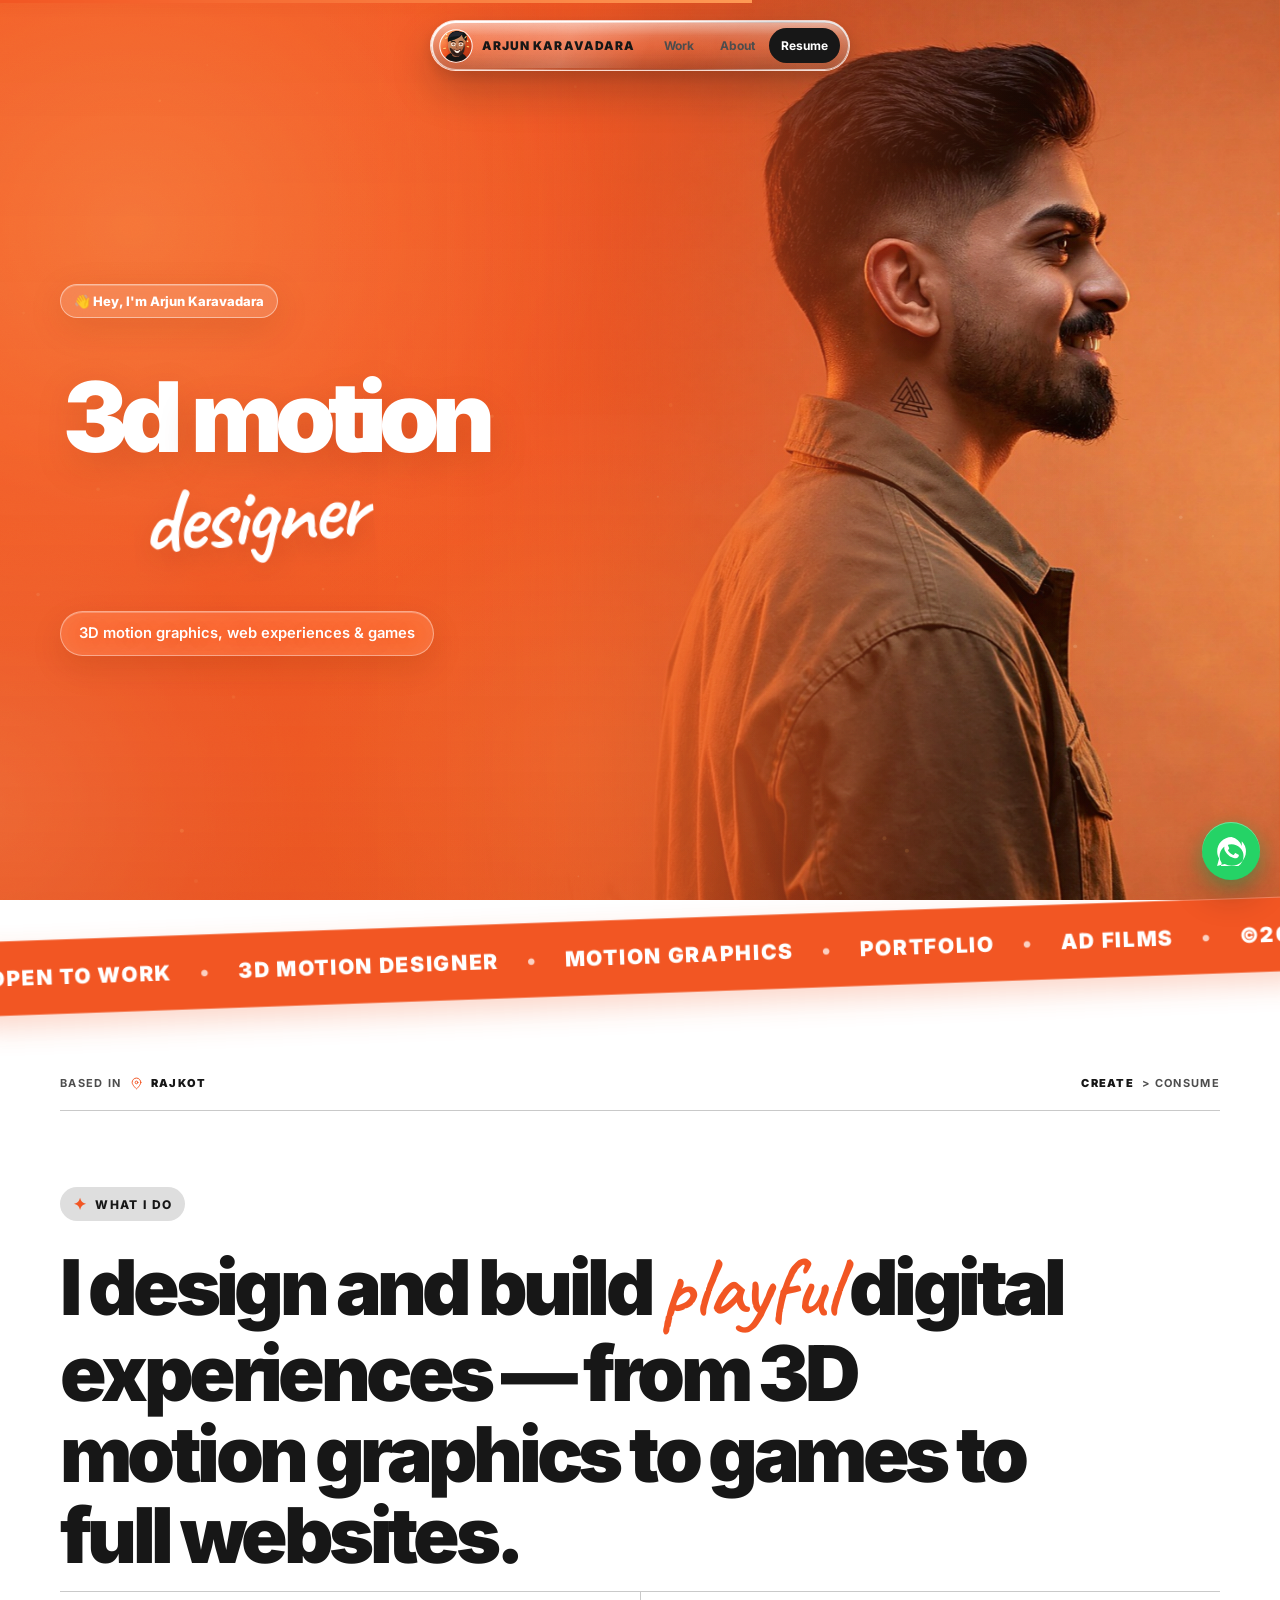
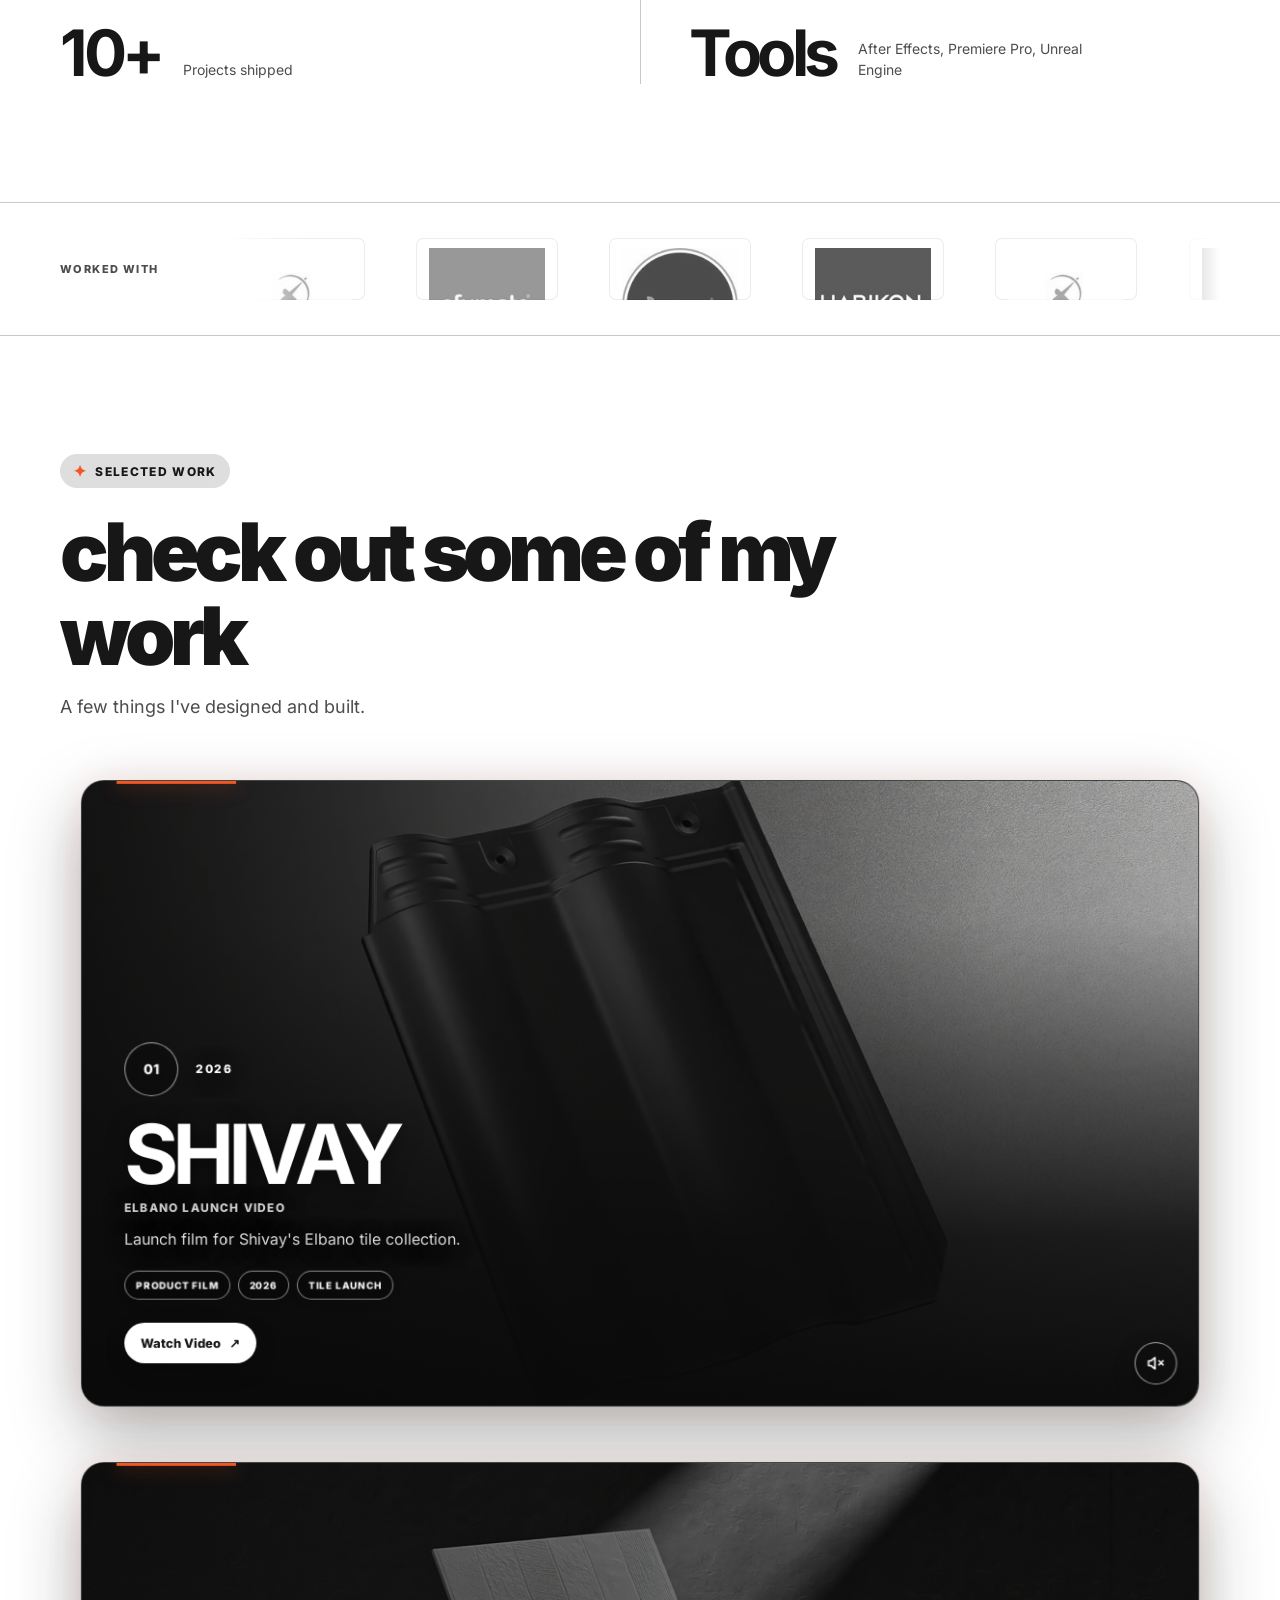
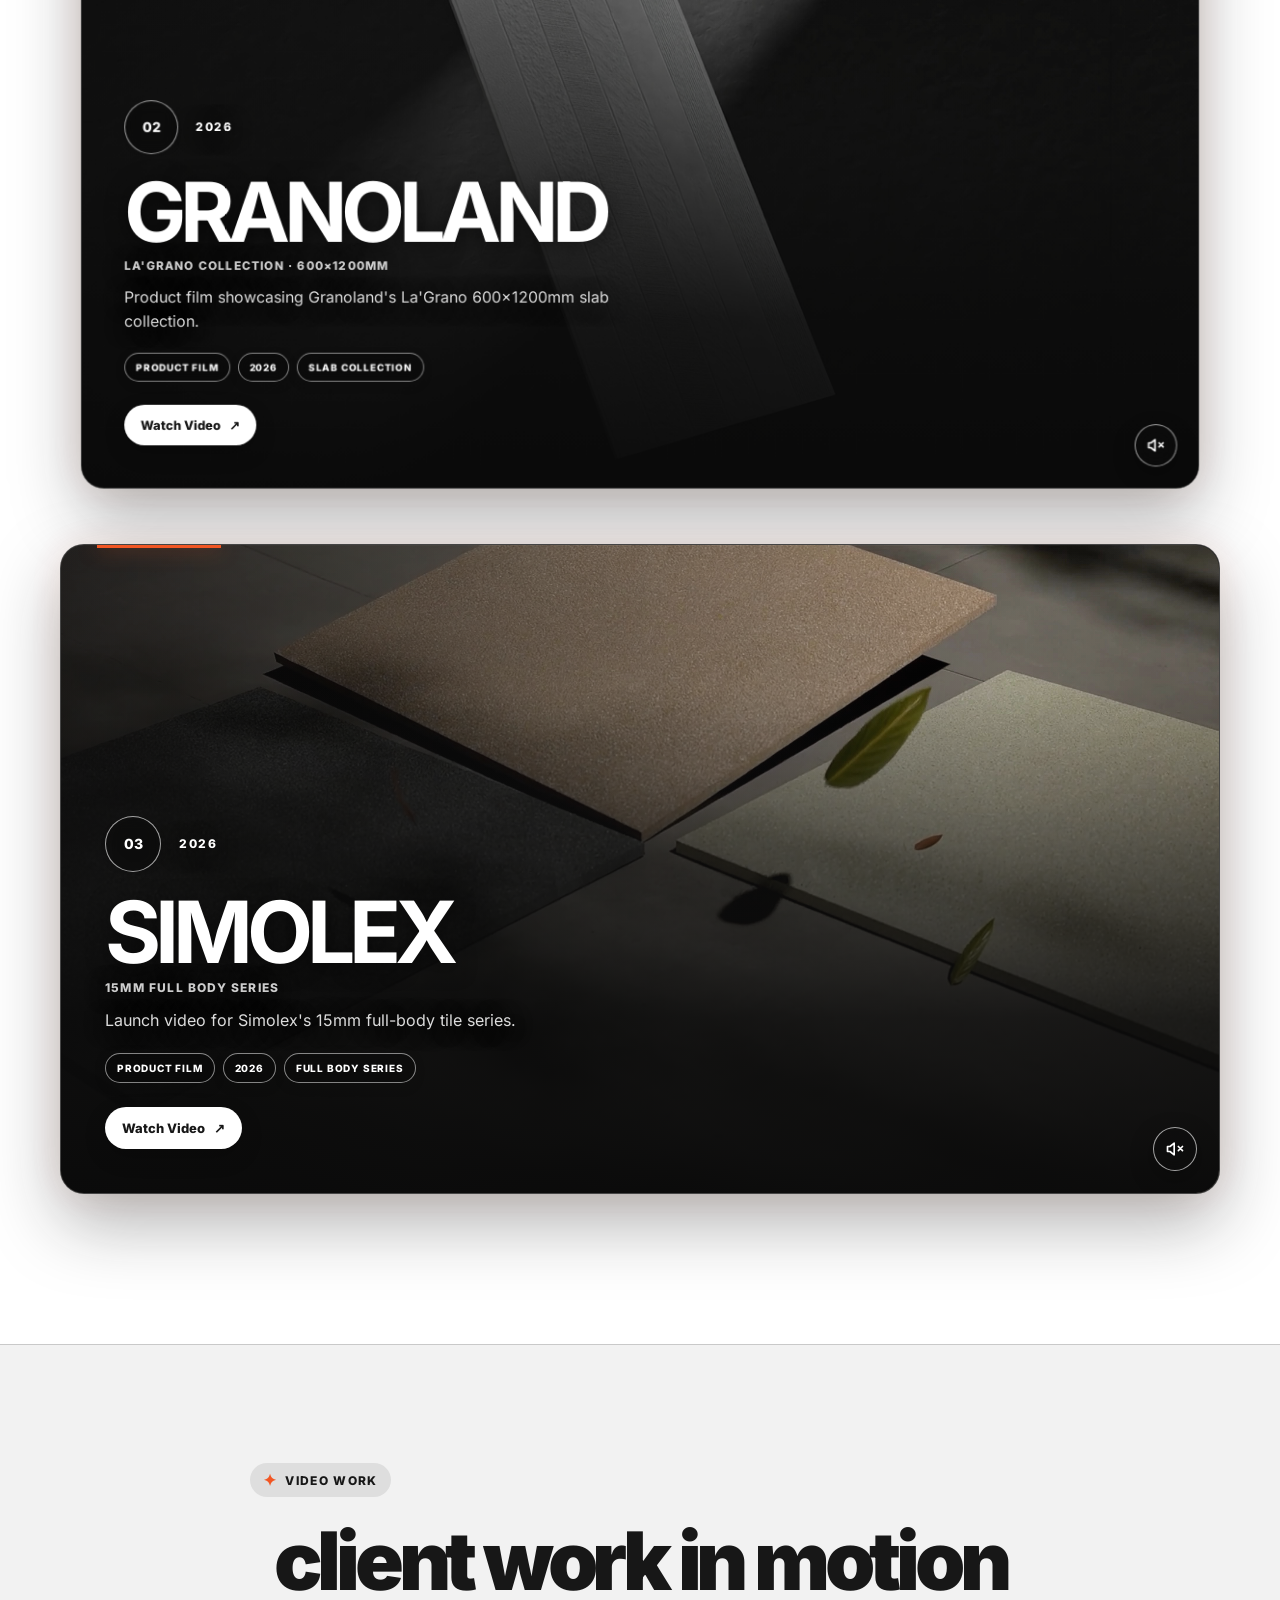
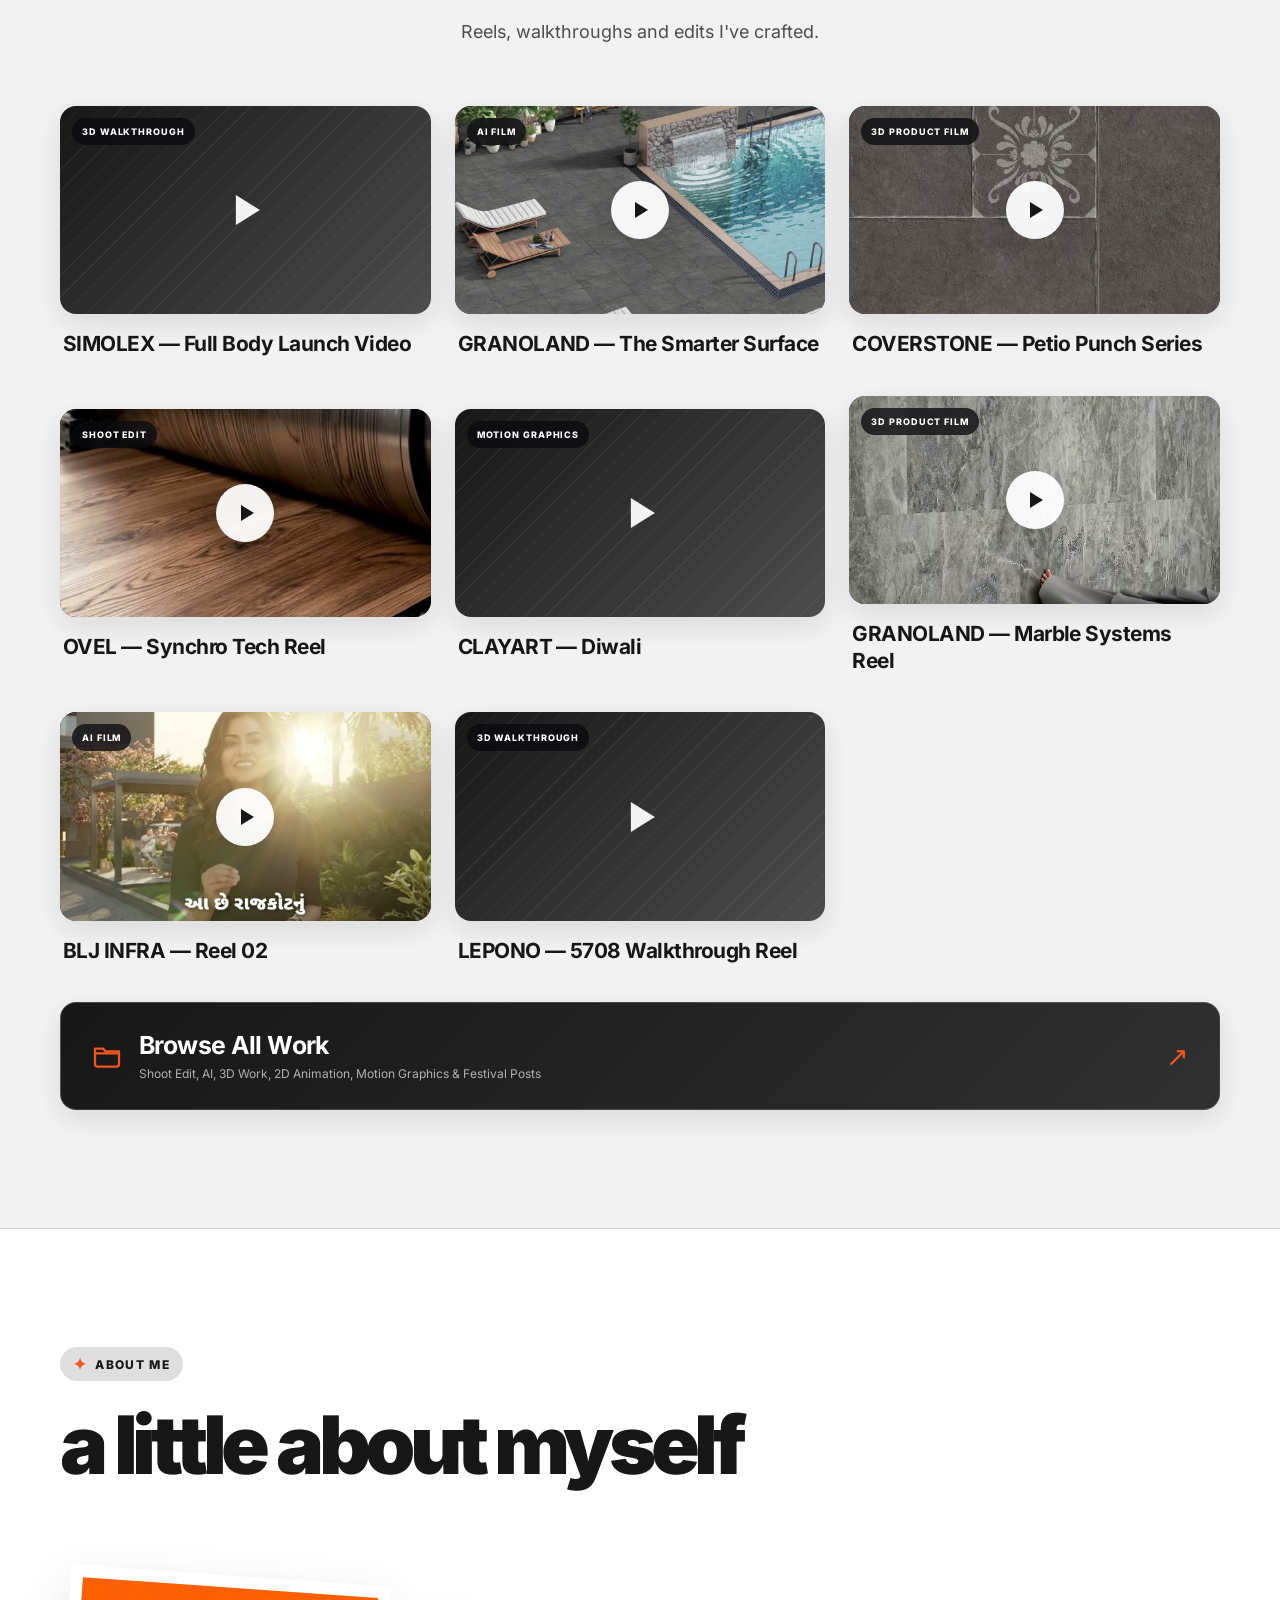
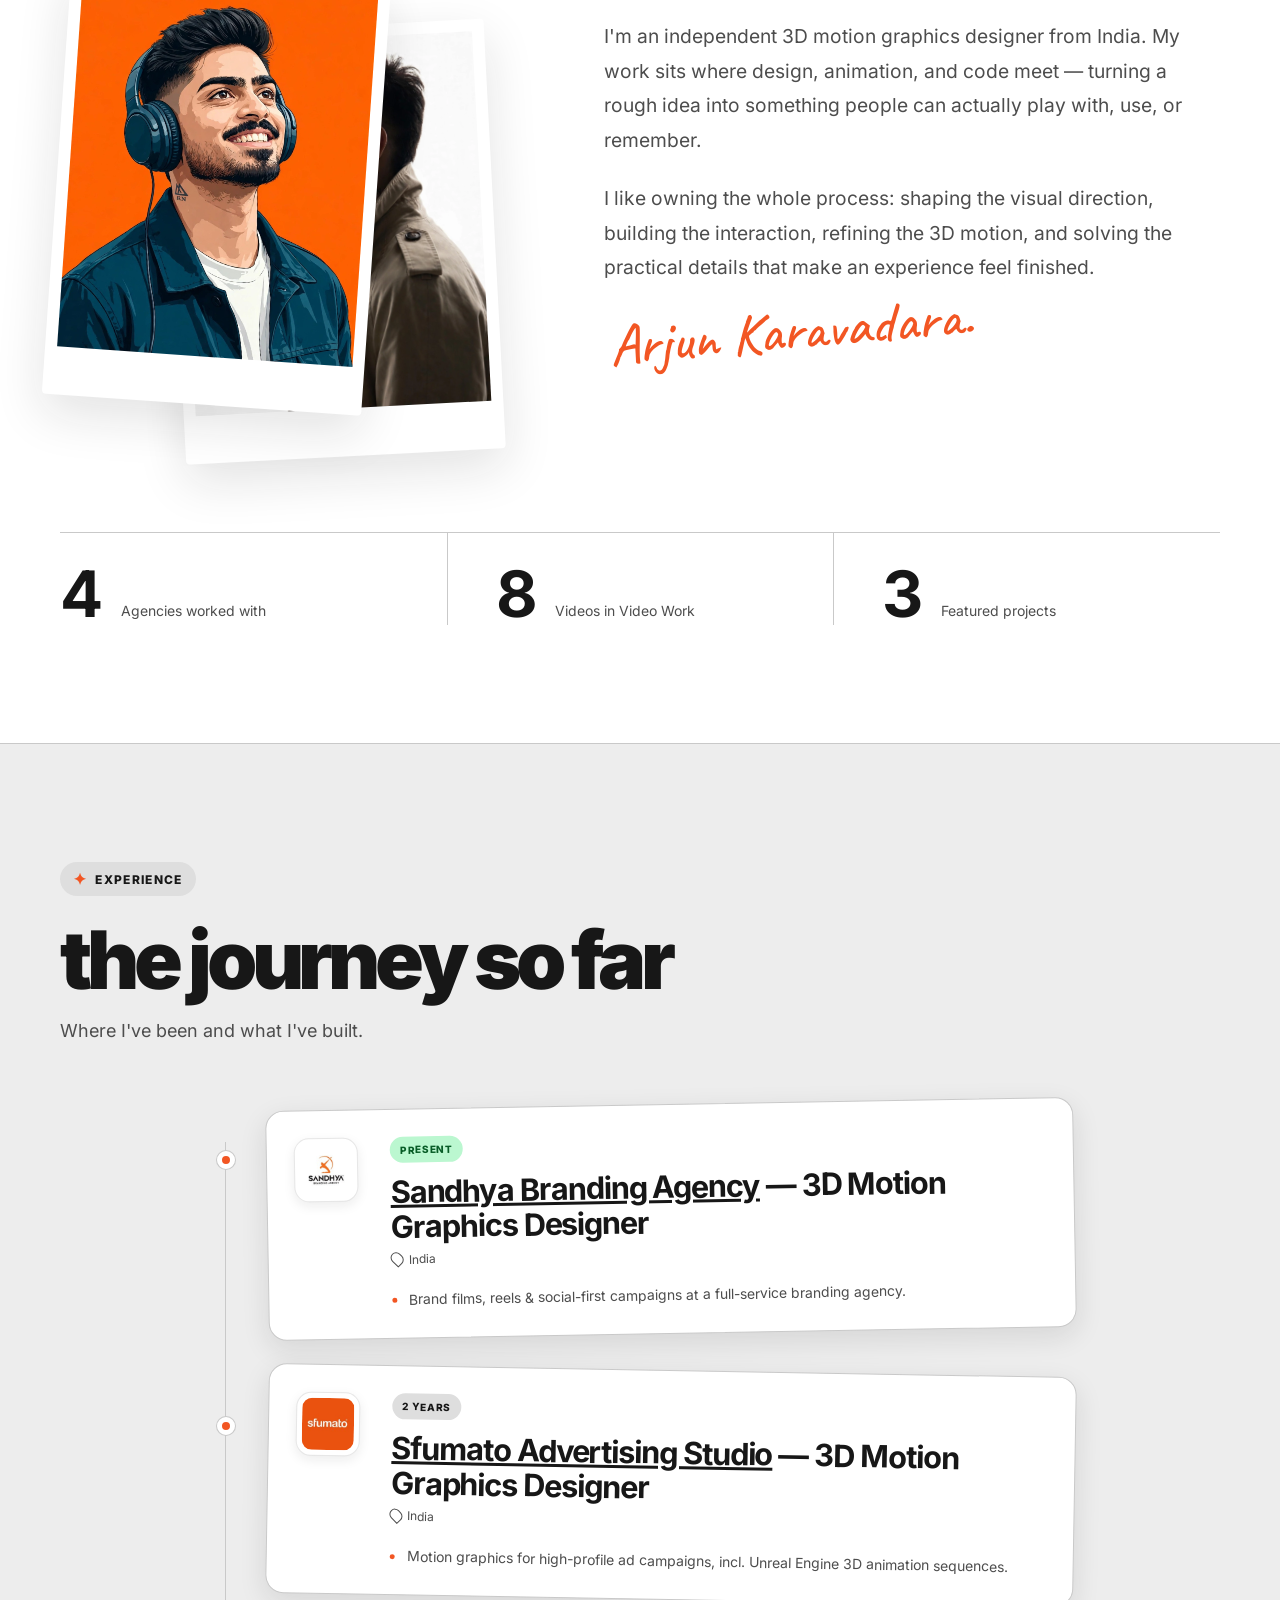
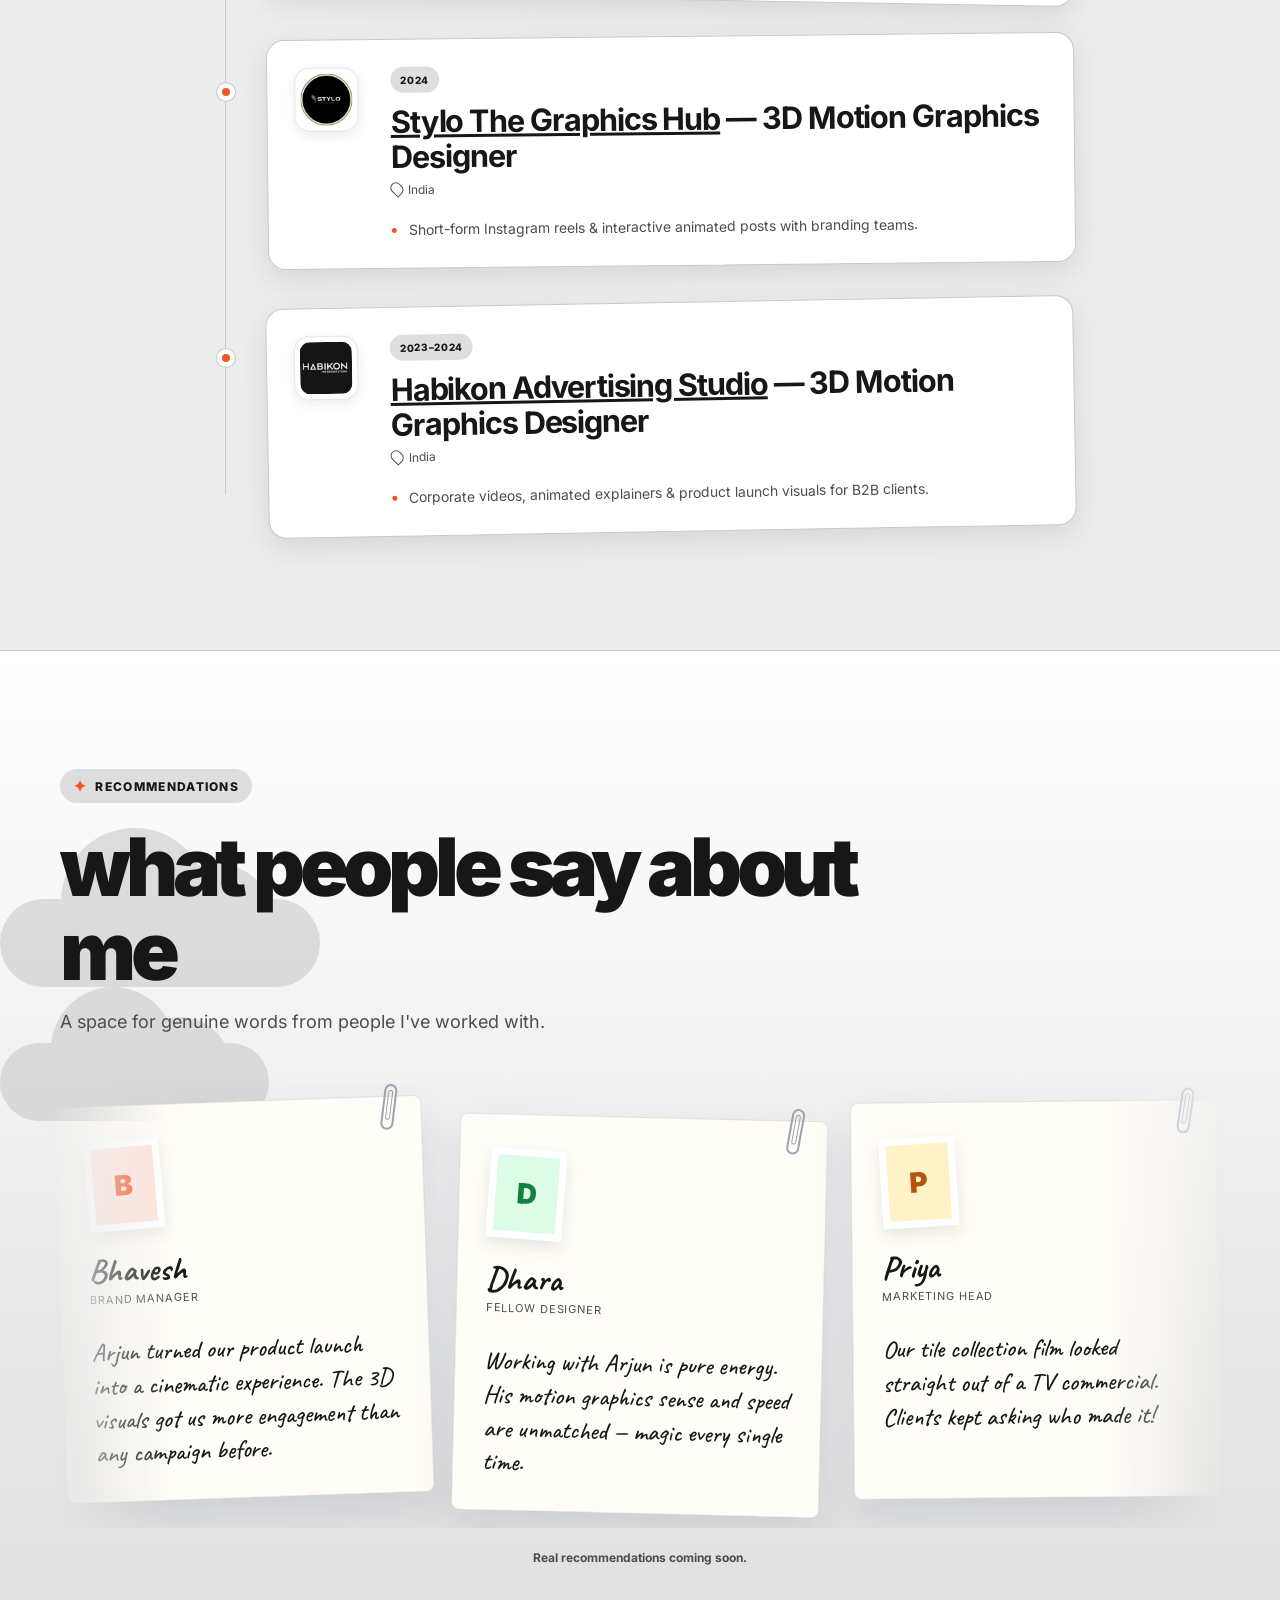
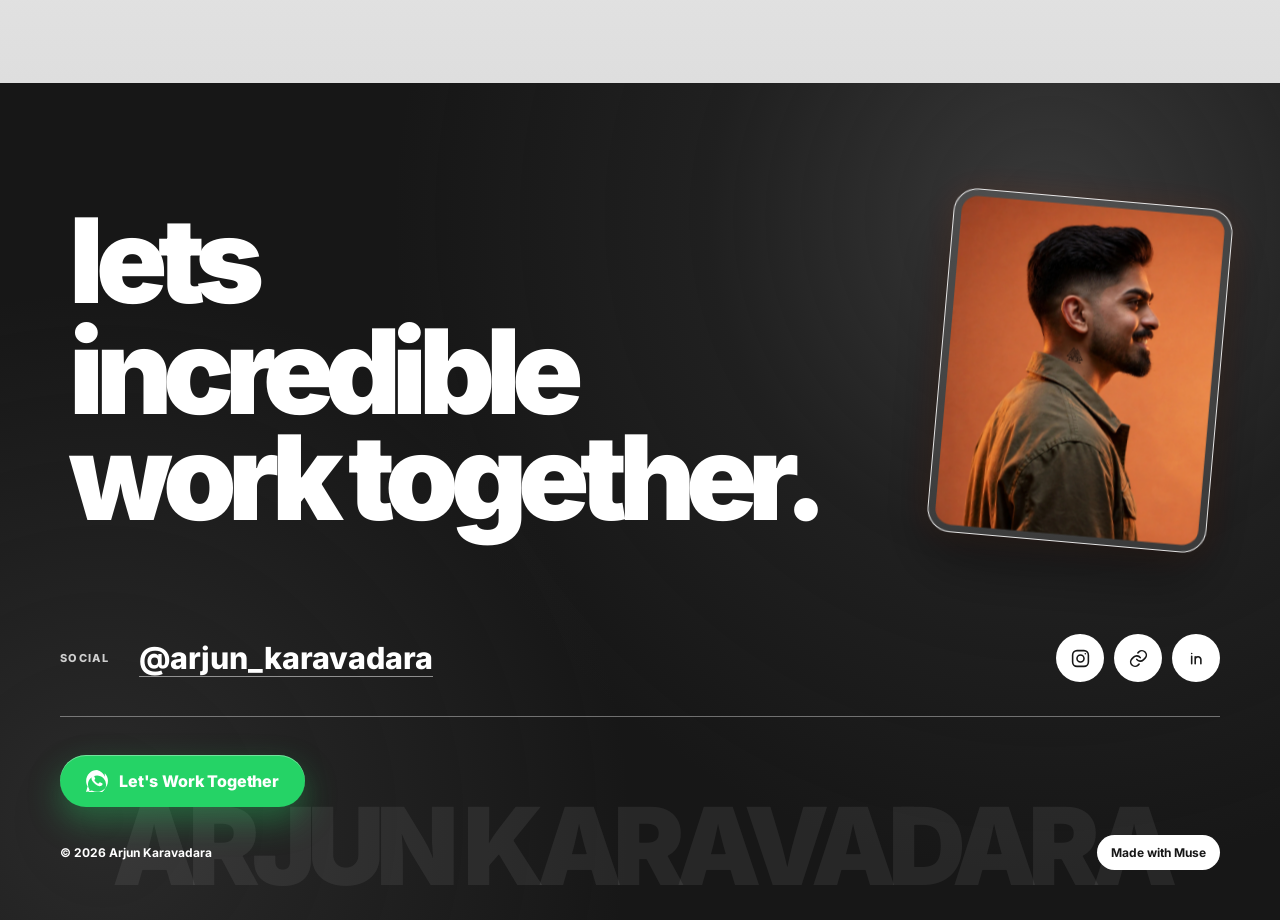
==== commit 455e2354: "Add files via upload" ====
--- a/index.html
+++ b/index.html
@@ -153,22 +153,22 @@
       align-items: center;
       gap: 8px;
       padding: 7px 9px 7px 8px;
-      border: 1px solid rgba(255, 255, 255, .55);
+      border: 1px solid rgba(255,255,255,.72);
       border-radius: 999px;
       background:
-        linear-gradient(115deg, rgba(255,255,255,.38) 0%, rgba(255,255,255,.05) 34%, rgba(255,255,255,0) 55%, rgba(255,255,255,.16) 100%),
-        linear-gradient(180deg, rgba(255,255,255,.66) 0%, rgba(255,255,255,.34) 46%, rgba(232,236,240,.26) 100%);
+        linear-gradient(112deg, rgba(255,255,255,.22) 0%, rgba(255,255,255,.07) 34%, rgba(255,255,255,.025) 59%, rgba(255,255,255,.14) 100%),
+        linear-gradient(180deg, rgba(255,255,255,.29) 0%, rgba(255,255,255,.10) 48%, rgba(18,24,31,.12) 100%);
       color: #171717;
       box-shadow:
-        0 22px 44px rgba(23,23,23,.20),
-        0 6px 14px rgba(23,23,23,.10),
-        inset 0 1px 1px rgba(255,255,255,1),
-        inset 0 12px 20px rgba(255,255,255,.38),
-        inset 0 -12px 22px rgba(30,38,48,.10),
-        inset 1px 0 1px rgba(255,255,255,.55),
-        inset -1px 0 1px rgba(255,255,255,.35);
-      backdrop-filter: blur(42px) saturate(220%) brightness(1.07) contrast(1.05);
-      -webkit-backdrop-filter: blur(42px) saturate(220%) brightness(1.07) contrast(1.05);
+        0 20px 42px rgba(15,18,22,.24),
+        0 5px 13px rgba(15,18,22,.11),
+        inset 0 1.5px 0 rgba(255,255,255,.98),
+        inset 0 8px 14px rgba(255,255,255,.18),
+        inset 0 -9px 16px rgba(18,27,36,.15),
+        inset 1px 0 0 rgba(255,255,255,.38),
+        inset -1px 0 0 rgba(255,255,255,.22);
+      backdrop-filter: blur(34px) saturate(190%) brightness(1.08) contrast(1.04);
+      -webkit-backdrop-filter: blur(34px) saturate(190%) brightness(1.08) contrast(1.04);
       pointer-events: auto;
       transform: translateZ(0);
       transition: width .42s cubic-bezier(.22,1,.36,1), padding .42s cubic-bezier(.22,1,.36,1), box-shadow .3s ease;
@@ -183,7 +183,7 @@
       inset: 0;
       border-radius: inherit;
       padding: 1.5px;
-      background: linear-gradient(165deg, rgba(255,255,255,.98) 0%, rgba(255,255,255,.38) 30%, rgba(255,255,255,.07) 52%, rgba(255,255,255,.30) 78%, rgba(255,255,255,.72) 100%);
+      background: linear-gradient(155deg, rgba(255,255,255,1) 0%, rgba(255,255,255,.58) 22%, rgba(255,255,255,.10) 47%, rgba(111,132,148,.24) 67%, rgba(255,255,255,.76) 100%);
       -webkit-mask: linear-gradient(#000 0 0) content-box, linear-gradient(#000 0 0);
       -webkit-mask-composite: xor;
       mask: linear-gradient(#000 0 0) content-box, linear-gradient(#000 0 0);
@@ -194,28 +194,19 @@
       content: "";
       position: absolute;
       z-index: 0;
-      top: -58%;
-      bottom: -58%;
-      left: -38%;
-      width: 24%;
-      border-radius: 999px;
-      background: linear-gradient(100deg, transparent 0%, rgba(255,255,255,.08) 18%, rgba(255,255,255,.70) 50%, rgba(255,255,255,.10) 82%, transparent 100%);
-      opacity: .56;
-      transform: skewX(-20deg) translate3d(0,0,0);
-      animation: navSheen 7.5s ease-in-out 2.2s infinite;
+      inset: 2px;
+      border-radius: inherit;
+      background:
+        linear-gradient(112deg, transparent 10%, rgba(255,255,255,.23) 33%, rgba(255,255,255,.04) 52%, transparent 72%),
+        linear-gradient(180deg, rgba(255,255,255,.30) 0, transparent 28%);
+      opacity: .78;
       pointer-events: none;
-    }
-    @keyframes navSheen {
-      0%, 64%, 100% { transform: skewX(-20deg) translate3d(0,0,0); opacity: 0; }
-      69% { opacity: .56; }
-      82% { transform: skewX(-20deg) translate3d(620%,0,0); opacity: .56; }
-      87% { transform: skewX(-20deg) translate3d(620%,0,0); opacity: 0; }
     }
     .nav > * { position: relative; z-index: 1; }
     @supports ((backdrop-filter: blur(1px)) or (-webkit-backdrop-filter: blur(1px))) {
       .nav { background:
-        linear-gradient(115deg, rgba(255,255,255,.30) 0%, rgba(255,255,255,.04) 34%, rgba(255,255,255,0) 55%, rgba(255,255,255,.12) 100%),
-        linear-gradient(180deg, rgba(255,255,255,.42) 0%, rgba(255,255,255,.16) 48%, rgba(226,231,236,.10) 100%); }
+        linear-gradient(112deg, rgba(255,255,255,.18) 0%, rgba(255,255,255,.045) 37%, rgba(255,255,255,.015) 61%, rgba(255,255,255,.10) 100%),
+        linear-gradient(180deg, rgba(255,255,255,.24) 0%, rgba(255,255,255,.075) 49%, rgba(18,24,31,.10) 100%); }
     }
     .nav-brand {
       display: inline-flex;
@@ -228,7 +219,24 @@
       font-weight: 900;
       letter-spacing: .09em;
     }
-    .nav-brand img { width: 34px; height: 34px; border-radius: 50%; object-fit: cover; object-position: 50% 50%; }
+    .nav-avatar { width: 34px; height: 34px; flex: 0 0 auto; overflow: visible; }
+    .avatar-pupils { transform-box: fill-box; transform-origin: center; will-change: transform; }
+    .avatar-lids { opacity: 0; transform-box: fill-box; transform-origin: center; transition: opacity .12s ease; }
+    .nav-avatar.is-blinking .avatar-lids { opacity: 1; }
+    .avatar-mouth { opacity: 0; transition: opacity .24s ease; }
+    .avatar-mouth-friendly { opacity: 1; }
+    .avatar-confetti { opacity: 0; transition: opacity .28s ease; }
+    .nav-avatar[data-reaction="woo"] .avatar-mouth-friendly,
+    .nav-avatar[data-reaction="focus"] .avatar-mouth-friendly,
+    .nav-avatar[data-reaction="celebrate"] .avatar-mouth-friendly { opacity: 0; }
+    .nav-avatar[data-reaction="woo"] .avatar-mouth-woo,
+    .nav-avatar[data-reaction="focus"] .avatar-mouth-focus,
+    .nav-avatar[data-reaction="celebrate"] .avatar-mouth-celebrate { opacity: 1; }
+    .nav-avatar[data-reaction="woo"] .avatar-eye-whites { transform: scale(1.08); transform-origin: center; }
+    .nav-avatar[data-reaction="focus"] .avatar-brow-left { transform: rotate(8deg) translateY(1px); transform-origin: right center; }
+    .nav-avatar[data-reaction="focus"] .avatar-brow-right { transform: rotate(-8deg) translateY(1px); transform-origin: left center; }
+    .nav-avatar[data-reaction="celebrate"] .avatar-confetti { opacity: 1; }
+    .avatar-eye-whites, .avatar-brow { transition: transform .28s cubic-bezier(.22,1,.36,1); }
     .nav-links { display: flex; align-items: center; gap: 2px; overflow: hidden; max-width: 220px; opacity: 1; translate: 0 0; transition: max-width .4s cubic-bezier(.22,1,.36,1), opacity .15s ease, translate .2s ease; }
     .nav-more { display: none; padding: 0 7px 2px 3px; color: #171717; font-size: 14px; font-weight: 900; letter-spacing: .12em; line-height: 1; }
     .nav.is-collapsed { padding-right: 8px; }
@@ -276,7 +284,7 @@
       height: calc(100% + 20px);
       object-fit: cover;
       object-position: right center;
-      transform: translate3d(0, var(--hero-y, 0px), 0) scale(1.015);
+      transform: translate3d(var(--gyro-x, 0px), calc(var(--hero-y, 0px) + var(--gyro-y, 0px)), 0) scale(1.015);
       transform-origin: right center;
       will-change: transform;
     }
@@ -494,6 +502,85 @@
       background: radial-gradient(circle, rgba(242, 86, 35, .16) 0%, rgba(242, 86, 35, .07) 38%, rgba(242, 86, 35, 0) 68%);
       will-change: transform, opacity;
     }
+
+    /* Fine, fixed reading cue below the floating navigation. */
+    .scroll-progress {
+      position: fixed;
+      z-index: 45;
+      inset: 0 auto auto 0;
+      width: 100%;
+      height: 3px;
+      pointer-events: none;
+      transform: scaleX(0);
+      transform-origin: left center;
+      background: linear-gradient(90deg, #f25623, #ff9b56);
+      box-shadow: 0 1px 8px rgba(242,86,35,.34);
+      will-change: transform;
+    }
+
+    /* Canvas sits between the hero image treatment and copy so its soft
+       amber light never compromises the headline or supporting text. */
+    .hero-particles {
+      position: absolute;
+      z-index: 1;
+      inset: 0;
+      width: 100%;
+      height: 100%;
+      pointer-events: none;
+      opacity: .68;
+      mix-blend-mode: screen;
+    }
+
+    .motion-permission {
+      position: fixed;
+      z-index: 72;
+      left: max(14px, env(safe-area-inset-left));
+      bottom: max(14px, env(safe-area-inset-bottom));
+      display: none;
+      align-items: center;
+      min-height: 38px;
+      padding: 9px 14px;
+      border: 1px solid rgba(255,255,255,.58);
+      border-radius: 999px;
+      color: #171717;
+      background: rgba(255,255,255,.82);
+      box-shadow: 0 12px 34px rgba(23,23,23,.18), inset 0 1px 0 rgba(255,255,255,.9);
+      backdrop-filter: blur(18px) saturate(145%);
+      -webkit-backdrop-filter: blur(18px) saturate(145%);
+      font: 800 12px/1 "Inter", sans-serif;
+      cursor: pointer;
+    }
+    html.motion-permission-needed .motion-permission { display: inline-flex; }
+    .motion-permission:focus-visible { outline: 3px solid rgba(242,86,35,.34); outline-offset: 3px; }
+    .motion-permission:active { transform: translateY(1px); }
+
+    /* Client logo marquee */
+    .client-strip { overflow: hidden; border-bottom: 1px solid var(--line); background: var(--surface); }
+    .client-strip-inner { min-height: 132px; display: grid; grid-template-columns: auto minmax(0,1fr); align-items: center; gap: clamp(28px, 5vw, 76px); }
+    .client-strip-label { color: var(--muted); font-size: 11px; font-weight: 800; letter-spacing: .13em; text-transform: uppercase; white-space: nowrap; }
+    .client-logo-marquee {
+      min-width: 0;
+      overflow: hidden;
+      -webkit-mask-image: linear-gradient(90deg, transparent, #000 8%, #000 92%, transparent);
+      mask-image: linear-gradient(90deg, transparent, #000 8%, #000 92%, transparent);
+    }
+    .client-logo-track { display: flex; width: max-content; animation: clientLogoTicker 22s linear infinite; }
+    .client-logo-marquee:hover .client-logo-track { animation-play-state: paused; }
+    .client-logo-set { display: flex; flex: 0 0 auto; align-items: center; gap: clamp(26px, 4vw, 58px); padding-right: clamp(26px, 4vw, 58px); }
+    .client-logo {
+      width: clamp(112px, 12vw, 142px);
+      height: 62px;
+      display: grid;
+      place-items: center;
+      flex: 0 0 auto;
+      padding: 9px 12px;
+      border: 1px solid rgba(23,23,23,.08);
+      border-radius: 7px;
+      background: #fff;
+    }
+    .client-logo img { width: 100%; height: 100%; object-fit: contain; filter: grayscale(1); opacity: .7; transition: filter .3s ease, opacity .3s ease; }
+    .client-logo:hover img { filter: grayscale(0); opacity: 1; }
+    @keyframes clientLogoTicker { to { transform: translate3d(-50%,0,0); } }
 
     /* Work */
     .work-section { padding-bottom: 150px; }
@@ -1061,7 +1148,29 @@
     .contact h2 { position: relative; z-index: 3; margin: 0; max-width: 800px; padding: .1em .08em .14em; font-size: clamp(4rem, 9.2vw, 8.4rem); line-height: .9; letter-spacing: -.075em; font-weight: 900; text-transform: lowercase; cursor: pointer; transition: opacity .25s ease; }
     .contact h2.is-physics { pointer-events: none; }
     .contact h2.is-physics > .physics-source { visibility: hidden; }
-    .contact h2 .create { display: inline-block; color: var(--accent); font-family: "Caveat", cursive; font-size: 1.03em; font-weight: 600; transform: rotate(-5deg); }
+    .contact h2 .create { position: relative; display: inline-block; color: var(--accent); font-family: "Caveat", cursive; font-size: 1.03em; font-weight: 600; vertical-align: baseline; transform: rotate(-5deg); }
+    .word-rotator-measure { display: block; visibility: hidden; white-space: nowrap; }
+    .word-rotator-window { position: absolute; inset: -.16em -.12em -.14em; overflow: hidden; pointer-events: none; }
+    .word-rotator-word {
+      position: absolute;
+      left: .12em;
+      top: .16em;
+      display: block;
+      white-space: nowrap;
+      opacity: 0;
+      filter: blur(7px);
+      transform: translate3d(0,72%,0);
+      will-change: opacity, filter, transform;
+      animation: contactWordCycle 8.8s cubic-bezier(.22,1,.36,1) infinite both;
+    }
+    .word-rotator-word:nth-child(2) { animation-delay: 2.2s; }
+    .word-rotator-word:nth-child(3) { animation-delay: 4.4s; }
+    .word-rotator-word:nth-child(4) { animation-delay: 6.6s; }
+    @keyframes contactWordCycle {
+      0% { opacity: 0; filter: blur(7px); transform: translate3d(0,72%,0); }
+      5%, 22% { opacity: 1; filter: blur(0); transform: translate3d(0,0,0); }
+      30%, 100% { opacity: 0; filter: blur(7px); transform: translate3d(0,-72%,0); }
+    }
     .physics-layer { position: absolute; z-index: 4; inset: 0; overflow: hidden; pointer-events: none; }
     .physics-word { position: absolute; left: 0; top: 0; display: block; margin: 0; padding: 0; white-space: nowrap; user-select: none; touch-action: none; pointer-events: auto; cursor: grab; transform-origin: center; will-change: transform; }
     .physics-word.is-grabbed { cursor: grabbing; z-index: 2; }
@@ -1134,6 +1243,10 @@
     @media (max-width: 720px) {
       .whatsapp-float { width: 54px; height: 54px; right: 16px; bottom: 16px; }
       .whatsapp-cta { font-size: 15px; padding: 14px 22px; }
+      .client-strip-inner { min-height: 146px; grid-template-columns: 1fr; gap: 15px; padding-block: 24px; }
+      .client-logo-marquee { width: calc(100% + 24px); margin-left: -12px; }
+      .client-logo { width: 108px; height: 54px; }
+      .client-logo-set { gap: 20px; padding-right: 20px; }
     }
     .made { padding: 10px 14px; border-radius: 999px; background: white; color: #171717; }
     .watermark { position: absolute; left: 16px; bottom: clamp(20px, 2vw, 32px); width: calc(100% - 32px); font-size: clamp(1.75rem, 8.4vw, 8rem); line-height: .9; font-weight: 900; letter-spacing: -.08em; text-align: center; white-space: nowrap; color: rgba(255,255,255,.07); pointer-events: none; }
@@ -1234,6 +1347,7 @@
       transform-origin: top center;
       transition: transform .8s var(--motion-ease);
       transition-delay: var(--reveal-delay, 0ms);
+      transform-style: preserve-3d;
       will-change: transform;
     }
     .project.is-visible { --entry-y: 0px; }
@@ -1380,7 +1494,7 @@
       .nav-links a { padding-inline: 6px; }
       .nav-brand { gap: 6px; }
       .nav-brand span { font-size: 8px; }
-      .nav-brand img { width: 31px; height: 31px; }
+      .nav-avatar { width: 31px; height: 31px; }
       .hero-title { font-size: clamp(3.5rem, 15.2vw, 4.8rem); letter-spacing: -.09em; }
       .hero-script { font-size: clamp(3.7rem, 16vw, 5rem); }
       .display { font-size: 2.8rem; }
@@ -1438,12 +1552,24 @@
       .project { opacity: 1 !important; transform: none !important; }
       .contact-thumb { --tilt-x: 0deg !important; --tilt-y: 0deg !important; --sheen-opacity: 0 !important; transform: rotate(5deg) !important; will-change: auto !important; }
       .contact-thumb img { transform: none !important; }
-      .preloader { display: none !important; }
-      .physics-reset { display: none !important; }
+      .preloader, .hero-particles { display: none !important; }
+      .nav-avatar .avatar-pupils { transform: none !important; }
+      .nav-avatar .avatar-lids, .nav-avatar .avatar-mouth-woo, .nav-avatar .avatar-mouth-focus, .nav-avatar .avatar-mouth-celebrate, .nav-avatar .avatar-confetti { opacity: 0 !important; }
+      .nav-avatar .avatar-mouth-friendly { opacity: 1 !important; }
+      .nav-avatar .avatar-eye-whites, .nav-avatar .avatar-brow { transform: none !important; }
+      .physics-reset, .motion-permission { display: none !important; }
+      .scroll-progress { transition: none !important; }
+      .word-rotator-word { display: none !important; animation: none !important; }
+      .word-rotator-word:first-child { display: block !important; opacity: 1 !important; filter: none !important; transform: none !important; }
+      .client-logo-track { width: 100%; animation: none !important; transform: none !important; }
+      .client-logo-set { width: 100%; flex-wrap: wrap; justify-content: center; padding-right: 0; }
+      .client-logo-set[aria-hidden="true"] { display: none; }
     }
   </style>
 </head>
 <body>
+  <div class="scroll-progress" id="scroll-progress" aria-hidden="true"></div>
+  <button class="motion-permission" id="motion-permission" type="button">Enable Motion ✨</button>
   <div class="cursor-spotlight" id="cursor-spotlight" aria-hidden="true"></div>
   <div class="preloader" id="preloader" aria-hidden="true">
     <div class="preloader-name"><span class="preloader-word">Arjun</span><span class="preloader-dots"><i></i><i></i><i></i></span><span class="preloader-word">Karavadara</span></div>
@@ -1451,7 +1577,43 @@
   <div class="nav-wrap">
     <nav class="nav" aria-label="Primary navigation">
       <a class="nav-brand" href="#top" aria-label="Arjun Karavadara, back to top">
-        <img src="arjun-pixar-avatar.png" alt="Cartoon portrait of Arjun Karavadara" />
+        <svg class="nav-avatar" id="nav-avatar" viewBox="0 0 64 64" role="img" aria-label="Reactive cartoon portrait of Arjun Karavadara">
+          <defs>
+            <linearGradient id="avatar-bg" x1="8" y1="3" x2="55" y2="62" gradientUnits="userSpaceOnUse"><stop stop-color="#ffb16f"/><stop offset=".48" stop-color="#f25623"/><stop offset="1" stop-color="#a52d11"/></linearGradient>
+            <linearGradient id="avatar-skin" x1="22" y1="14" x2="45" y2="53" gradientUnits="userSpaceOnUse"><stop stop-color="#d79a6f"/><stop offset=".55" stop-color="#b9744e"/><stop offset="1" stop-color="#8b4e35"/></linearGradient>
+            <filter id="avatar-shadow" x="-30%" y="-30%" width="160%" height="180%"><feDropShadow dx="0" dy="2" stdDeviation="2" flood-color="#541806" flood-opacity=".34"/></filter>
+            <clipPath id="avatar-clip"><circle cx="32" cy="32" r="29.5"/></clipPath>
+          </defs>
+          <circle cx="32" cy="32" r="30.5" fill="url(#avatar-bg)" stroke="rgba(255,255,255,.9)" stroke-width="2"/>
+          <g clip-path="url(#avatar-clip)" filter="url(#avatar-shadow)">
+            <path d="M9 66c1-15 10-22 22-23 13 0 23 7 25 23" fill="#171717"/>
+            <path d="M25 39h15v11c-4 4-11 4-15 0z" fill="#9a5d42"/>
+            <path d="M18 23c0-10 6-16 16-16 11 0 17 7 16 19l-2 10c-2 10-8 14-15 14-8 0-14-6-16-17z" fill="url(#avatar-skin)"/>
+            <path d="M17 24c-2-9 4-19 14-20 7-1 9 2 15 1 6 4 8 10 5 18-4-4-7-7-8-12-4 6-13 9-26 13z" fill="#111419"/>
+            <path d="M18 15c4-8 12-11 20-9 3 1 7 1 9-1-2 6-9 9-17 9-5 0-9 1-12 3z" fill="#252a31" opacity=".9"/>
+            <path d="M20 35c4 1 7 4 9 8 5 3 11 1 15-4 2-3 3-7 3-12 3 8 1 18-5 22-8 6-20 1-22-14z" fill="#30201c" opacity=".96"/>
+            <path d="M26 42c5 3 10 3 15-1-2 7-12 9-15 1z" fill="#1b1311" opacity=".7"/>
+            <g class="avatar-eye-whites">
+              <ellipse cx="27" cy="28.8" rx="4.2" ry="3.4" fill="#fff8ee"/>
+              <ellipse cx="41.2" cy="28.8" rx="4.2" ry="3.4" fill="#fff8ee"/>
+            </g>
+            <g class="avatar-pupils" id="avatar-pupils">
+              <circle cx="27" cy="29" r="1.65" fill="#171717"/><circle cx="41.2" cy="29" r="1.65" fill="#171717"/>
+              <circle cx="26.45" cy="28.45" r=".46" fill="#fff"/><circle cx="40.65" cy="28.45" r=".46" fill="#fff"/>
+            </g>
+            <g class="avatar-lids" id="avatar-lids"><path d="M22.8 28.8q4.2-3.5 8.4 0-4.2 2-8.4 0z" fill="#a9694a"/><path d="M37 28.8q4.2-3.5 8.4 0-4.2 2-8.4 0z" fill="#a9694a"/></g>
+            <path class="avatar-brow avatar-brow-left" d="M22.5 24.6q4-2.1 8.4.1" fill="none" stroke="#201612" stroke-width="1.8" stroke-linecap="round"/>
+            <path class="avatar-brow avatar-brow-right" d="M37.3 24.7q4.2-2.1 8.2.2" fill="none" stroke="#201612" stroke-width="1.8" stroke-linecap="round"/>
+            <path d="M34 29.5l-1.2 6 3.1.3" fill="none" stroke="#84472f" stroke-width="1.1" stroke-linecap="round"/>
+            <g class="avatar-mouths">
+              <path class="avatar-mouth avatar-mouth-friendly" d="M28.5 38.7q5.4 3.8 10.7 0" fill="none" stroke="#5d2d25" stroke-width="1.7" stroke-linecap="round"/>
+              <path class="avatar-mouth avatar-mouth-woo" d="M29.1 37.5q5-3.4 10 0v2.7q-5 4.8-10 0z" fill="#4e2221"/><path class="avatar-mouth avatar-mouth-woo" d="M31.1 41q3 .9 5.9-.1" fill="none" stroke="#e98b79" stroke-width="1.2"/>
+              <path class="avatar-mouth avatar-mouth-focus" d="M29 40q5 1.1 10-.2" fill="none" stroke="#4e2922" stroke-width="1.6" stroke-linecap="round"/>
+              <path class="avatar-mouth avatar-mouth-celebrate" d="M27.8 37.5q6.4 6.5 12.7 0-1 8-6.2 8t-6.5-8z" fill="#fff7e9" stroke="#5d2d25" stroke-width="1"/>
+            </g>
+            <g class="avatar-confetti" aria-hidden="true"><path d="M12 18l3-2M51 14l-2.4 3M53 33l3 .5M12 36l-3 1" stroke="#ffd36f" stroke-width="2" stroke-linecap="round"/><circle cx="14" cy="10" r="1.4" fill="#fff2b2"/><circle cx="54" cy="23" r="1.4" fill="#fff2b2"/></g>
+          </g>
+        </svg>
         <span>ARJUN KARAVADARA</span>
       </a>
       <div class="nav-links">
@@ -1470,6 +1632,7 @@
         <div class="hero-aurora"></div>
         <div class="hero-grain"></div>
       </div>
+      <canvas class="hero-particles" id="hero-particles" aria-hidden="true"></canvas>
       <div class="shell hero-inner">
         <div class="hero-copy">
           <span class="eyebrow hello">👋 Hey, I'm Arjun Karavadara</span>
@@ -1501,6 +1664,28 @@
         <div class="stats reveal">
           <div class="stat"><strong data-count-to="10" data-suffix="+">10+</strong><span>Projects shipped</span></div>
           <div class="stat"><strong>Tools</strong><span>After Effects, Premiere Pro, Unreal Engine</span></div>
+        </div>
+      </div>
+    </section>
+
+    <section class="client-strip" aria-label="Worked with">
+      <div class="shell client-strip-inner">
+        <div class="client-strip-label">Worked with</div>
+        <div class="client-logo-marquee">
+          <div class="client-logo-track">
+            <div class="client-logo-set">
+              <div class="client-logo"><img src="sandhya-logo-600.jpg" alt="Sandhya Branding Agency" loading="lazy" /></div>
+              <div class="client-logo"><img src="sfumato-logo-600.jpg" alt="Sfumato Advertising Studio" loading="lazy" /></div>
+              <div class="client-logo"><img src="stylo-logo-600.jpg" alt="Stylo The Graphics Hub" loading="lazy" /></div>
+              <div class="client-logo"><img src="habikon-logo-600.jpg" alt="Habikon Advertising Studio" loading="lazy" /></div>
+            </div>
+            <div class="client-logo-set" aria-hidden="true">
+              <div class="client-logo"><img src="sandhya-logo-600.jpg" alt="" loading="lazy" /></div>
+              <div class="client-logo"><img src="sfumato-logo-600.jpg" alt="" loading="lazy" /></div>
+              <div class="client-logo"><img src="stylo-logo-600.jpg" alt="" loading="lazy" /></div>
+              <div class="client-logo"><img src="habikon-logo-600.jpg" alt="" loading="lazy" /></div>
+            </div>
+          </div>
         </div>
       </div>
     </section>
@@ -1765,7 +1950,7 @@
     <button class="physics-reset" type="button" aria-label="Reset headline physics">↺ Reset</button>
     <div class="shell">
       <div class="contact-top reveal">
-        <h2 role="button" tabindex="0" aria-label="Play with the contact headline">lets <span class="create">create</span><br />incredible work together.</h2>
+        <h2 role="button" tabindex="0" aria-label="Play with the contact headline">lets <span class="create word-rotator" aria-label="create"><span class="word-rotator-measure" aria-hidden="true">create</span><span class="word-rotator-window" aria-hidden="true"><span class="word-rotator-word">create</span><span class="word-rotator-word">design</span><span class="word-rotator-word">build</span><span class="word-rotator-word">craft</span></span></span><br />incredible work together.</h2>
         <div class="contact-thumb"><img src="arjun-studio-orange.png" alt="Arjun Karavadara in side profile against an orange studio background" /></div>
       </div>
       <div class="social-row reveal">
@@ -2490,6 +2675,182 @@
       footer.addEventListener('pointerup', releasePointer);
       footer.addEventListener('pointercancel', releasePointer);
       reset.addEventListener('click', resetPhysics);
+    }());
+  </script>
+  <script>
+    /* Phone/tablet tilt parallax. The effect starts only after real sensor
+       data arrives, yields to touch scrolling, and never runs for reduced motion. */
+    (function () {
+      var reduced = window.matchMedia('(prefers-reduced-motion: reduce)');
+      var touchDevice = navigator.maxTouchPoints > 0 || window.matchMedia('(pointer: coarse)').matches;
+      var orientationAPI = window.DeviceOrientationEvent;
+      var permissionButton = document.getElementById('motion-permission');
+      var heroImage = document.querySelector('.hero-bg');
+      var cards = Array.prototype.slice.call(document.querySelectorAll('.project'));
+      var permissionRequired = orientationAPI && typeof orientationAPI.requestPermission === 'function';
+      var listening = false;
+      var calibrated = false;
+      var scrolling = false;
+      var scrollTimer = 0;
+      var frame = 0;
+      var baseline = { x: 0, y: 0 };
+      var target = { x: 0, y: 0 };
+      var current = { x: 0, y: 0 };
+
+      if (!touchDevice || !orientationAPI || reduced.matches || !heroImage) return;
+
+      function clamp(value, min, max) {
+        return Math.min(max, Math.max(min, value));
+      }
+
+      function screenAngle() {
+        var angle = window.screen && window.screen.orientation && Number(window.screen.orientation.angle);
+        if (!isFinite(angle)) angle = Number(window.orientation) || 0;
+        return ((angle % 360) + 360) % 360;
+      }
+
+      function axesForScreen(beta, gamma) {
+        var angle = screenAngle();
+        if (angle === 90) return { x: beta, y: -gamma };
+        if (angle === 270) return { x: -beta, y: gamma };
+        if (angle === 180) return { x: -gamma, y: -beta };
+        return { x: gamma, y: beta };
+      }
+
+      function normalized(delta) {
+        var deadZone = 1.4;
+        if (Math.abs(delta) <= deadZone) return 0;
+        return clamp((delta - Math.sign(delta) * deadZone) / 18, -1, 1);
+      }
+
+      function applyMotion() {
+        heroImage.style.setProperty('--gyro-x', (current.x * 6).toFixed(2) + 'px');
+        heroImage.style.setProperty('--gyro-y', (current.y * 4).toFixed(2) + 'px');
+        cards.forEach(function (card) {
+          card.style.setProperty('--tilt-rx', (-current.y * 2.35).toFixed(3) + 'deg');
+          card.style.setProperty('--tilt-ry', (current.x * 2.75).toFixed(3) + 'deg');
+          card.style.setProperty('--gloss-x', (50 + current.x * 13).toFixed(1) + '%');
+          card.style.setProperty('--gloss-y', (50 + current.y * 10).toFixed(1) + '%');
+          card.style.setProperty('--gloss-opacity', (Math.max(Math.abs(current.x), Math.abs(current.y)) * .38).toFixed(3));
+        });
+        window.dispatchEvent(new CustomEvent('portfolio-tilt', { detail: { x: current.x, y: current.y } }));
+      }
+
+      function settleMotion() {
+        if (document.hidden || reduced.matches) {
+          frame = 0;
+          return;
+        }
+        current.x += (target.x - current.x) * .085;
+        current.y += (target.y - current.y) * .085;
+        if (Math.abs(target.x - current.x) < .0015) current.x = target.x;
+        if (Math.abs(target.y - current.y) < .0015) current.y = target.y;
+        applyMotion();
+        if (Math.abs(target.x - current.x) > .0015 || Math.abs(target.y - current.y) > .0015) {
+          frame = requestAnimationFrame(settleMotion);
+        } else {
+          frame = 0;
+        }
+      }
+
+      function queueMotion() {
+        if (!frame && !document.hidden) frame = requestAnimationFrame(settleMotion);
+      }
+
+      function resetMotion(immediate) {
+        target.x = 0;
+        target.y = 0;
+        if (immediate) {
+          current.x = 0;
+          current.y = 0;
+          applyMotion();
+        } else {
+          queueMotion();
+        }
+      }
+
+      function onOrientation(event) {
+        if (document.hidden || scrolling || reduced.matches) return;
+        var beta = Number(event.beta);
+        var gamma = Number(event.gamma);
+        if (!isFinite(beta) || !isFinite(gamma)) return;
+        var axes = axesForScreen(beta, gamma);
+        if (!calibrated) {
+          baseline.x = axes.x;
+          baseline.y = axes.y;
+          calibrated = true;
+          return;
+        }
+        target.x = normalized(axes.x - baseline.x);
+        target.y = normalized(axes.y - baseline.y);
+        queueMotion();
+      }
+
+      function startListening() {
+        if (listening) return;
+        listening = true;
+        window.addEventListener('deviceorientation', onOrientation, { passive: true });
+      }
+
+      function hidePermission() {
+        document.documentElement.classList.remove('motion-permission-needed');
+      }
+
+      if (permissionRequired) {
+        document.documentElement.classList.add('motion-permission-needed');
+        permissionButton.addEventListener('click', function () {
+          permissionButton.disabled = true;
+          Promise.resolve(orientationAPI.requestPermission()).then(function (state) {
+            hidePermission();
+            if (state === 'granted') startListening();
+          }).catch(function () {
+            hidePermission();
+          });
+        }, { once: true });
+      } else {
+        startListening();
+      }
+
+      window.addEventListener('touchstart', function () {
+        window.clearTimeout(scrollTimer);
+      }, { passive: true });
+      window.addEventListener('touchmove', function () {
+        scrolling = true;
+        resetMotion(false);
+        window.clearTimeout(scrollTimer);
+      }, { passive: true });
+      function releaseScroll() {
+        window.clearTimeout(scrollTimer);
+        scrollTimer = window.setTimeout(function () {
+          scrolling = false;
+          calibrated = false;
+        }, 220);
+      }
+      window.addEventListener('touchend', releaseScroll, { passive: true });
+      window.addEventListener('touchcancel', releaseScroll, { passive: true });
+      window.addEventListener('orientationchange', function () {
+        calibrated = false;
+        resetMotion(false);
+      }, { passive: true });
+      document.addEventListener('visibilitychange', function () {
+        calibrated = false;
+        if (document.hidden) {
+          if (frame) cancelAnimationFrame(frame);
+          frame = 0;
+          resetMotion(true);
+        }
+      });
+      if (typeof reduced.addEventListener === 'function') {
+        reduced.addEventListener('change', function (event) {
+          if (!event.matches) return;
+          hidePermission();
+          if (frame) cancelAnimationFrame(frame);
+          frame = 0;
+          resetMotion(true);
+          if (listening) window.removeEventListener('deviceorientation', onOrientation);
+          listening = false;
+        });
+      }
     }());
   </script>
   <script>
@@ -2658,5 +3019,299 @@
       });
     }());
   </script>
+  <script>
+    /* Reactive nav portrait: pointer/tap gaze, organic blinking and contextual
+       expressions for work, playback and the closing section. */
+    (function () {
+      var avatar = document.getElementById('nav-avatar');
+      var pupils = document.getElementById('avatar-pupils');
+      var work = document.getElementById('work');
+      var footer = document.getElementById('contact');
+      var modal = document.getElementById('video-modal');
+      var mediaFrames = Array.prototype.slice.call(document.querySelectorAll('.project-media'));
+      var reduced = window.matchMedia('(prefers-reduced-motion: reduce)');
+      if (!avatar || !pupils || reduced.matches) return;
+
+      var gaze = { x: 0, y: 0, tx: 0, ty: 0 };
+      var raf = 0;
+      var blinkTimer = 0;
+      var workVisible = false;
+      var footerVisible = false;
+      var videoPlaying = false;
+
+      function clamp(value, min, max) { return Math.min(max, Math.max(min, value)); }
+
+      function setGaze(clientX, clientY) {
+        var rect = avatar.getBoundingClientRect();
+        var centerX = rect.left + rect.width / 2;
+        var centerY = rect.top + rect.height / 2;
+        var dx = clientX - centerX;
+        var dy = clientY - centerY;
+        var length = Math.sqrt(dx * dx + dy * dy) || 1;
+        var strength = Math.min(2.15, length / 115);
+        gaze.tx = dx / length * strength;
+        gaze.ty = dy / length * strength;
+        if (!raf) raf = requestAnimationFrame(animateGaze);
+      }
+
+      function animateGaze() {
+        gaze.x += (gaze.tx - gaze.x) * .16;
+        gaze.y += (gaze.ty - gaze.y) * .16;
+        pupils.style.transform = 'translate3d(' + gaze.x.toFixed(2) + 'px,' + gaze.y.toFixed(2) + 'px,0)';
+        if (Math.abs(gaze.tx - gaze.x) > .015 || Math.abs(gaze.ty - gaze.y) > .015) raf = requestAnimationFrame(animateGaze);
+        else raf = 0;
+      }
+
+      function updateReaction() {
+        var state = footerVisible ? 'celebrate' : (videoPlaying ? 'woo' : (workVisible ? 'focus' : 'friendly'));
+        avatar.setAttribute('data-reaction', state);
+      }
+
+      function readPlayback() {
+        videoPlaying = mediaFrames.some(function (frame) { return frame.classList.contains('is-playing'); }) || !!(modal && modal.classList.contains('is-open'));
+        updateReaction();
+      }
+
+      function blink() {
+        if (document.hidden || reduced.matches) return;
+        avatar.classList.add('is-blinking');
+        window.setTimeout(function () { avatar.classList.remove('is-blinking'); }, 135);
+        scheduleBlink();
+      }
+
+      function scheduleBlink() {
+        window.clearTimeout(blinkTimer);
+        blinkTimer = window.setTimeout(blink, 2600 + Math.random() * 3300);
+      }
+
+      window.addEventListener('pointermove', function (event) {
+        if (event.pointerType && event.pointerType !== 'mouse' && event.pointerType !== 'pen') return;
+        setGaze(event.clientX, event.clientY);
+      }, { passive: true });
+      window.addEventListener('touchstart', function (event) {
+        var touch = event.touches && event.touches[0];
+        if (touch) setGaze(touch.clientX, touch.clientY);
+      }, { passive: true });
+
+      if ('IntersectionObserver' in window) {
+        new IntersectionObserver(function (entries) {
+          entries.forEach(function (entry) { workVisible = entry.isIntersecting; });
+          updateReaction();
+        }, { threshold: .12 }).observe(work);
+        new IntersectionObserver(function (entries) {
+          entries.forEach(function (entry) { footerVisible = entry.isIntersecting; });
+          updateReaction();
+        }, { threshold: .14 }).observe(footer);
+      }
+
+      var stateObserver = new MutationObserver(readPlayback);
+      mediaFrames.forEach(function (frame) { stateObserver.observe(frame, { attributes: true, attributeFilter: ['class'] }); });
+      if (modal) stateObserver.observe(modal, { attributes: true, attributeFilter: ['class'] });
+      document.addEventListener('visibilitychange', function () {
+        if (document.hidden) {
+          window.clearTimeout(blinkTimer);
+          avatar.classList.remove('is-blinking');
+          if (raf) cancelAnimationFrame(raf);
+          raf = 0;
+        } else {
+          scheduleBlink();
+        }
+      });
+      if (typeof reduced.addEventListener === 'function') {
+        reduced.addEventListener('change', function (event) {
+          if (!event.matches) return;
+          window.clearTimeout(blinkTimer);
+          if (raf) cancelAnimationFrame(raf);
+          raf = 0;
+          avatar.removeAttribute('data-reaction');
+          avatar.classList.remove('is-blinking');
+          pupils.style.transform = '';
+          stateObserver.disconnect();
+        });
+      }
+      scheduleBlink();
+      updateReaction();
+    }());
+  </script>
+  <script>
+    /* Subtle hero particle field: capped for predictable performance, paused
+       off-tab, and fully omitted when reduced motion is requested. */
+    (function () {
+      var canvas = document.getElementById('hero-particles');
+      var hero = document.querySelector('.hero');
+      var reduced = window.matchMedia('(prefers-reduced-motion: reduce)');
+      if (!canvas || !hero || reduced.matches) return;
+
+      var ctx = canvas.getContext('2d', { alpha: true });
+      if (!ctx) return;
+      var finePointer = window.matchMedia('(hover: hover) and (pointer: fine)').matches;
+      var particles = [];
+      var raf = 0;
+      var last = 0;
+      var width = 0;
+      var height = 0;
+      var dpr = 1;
+      var mouse = { x: 0, y: 0, targetX: 0, targetY: 0, active: false };
+      var tilt = { x: 0, y: 0, targetX: 0, targetY: 0 };
+      var palette = [
+        [255, 236, 194],
+        [255, 195, 118],
+        [255, 151, 73]
+      ];
+
+      function random(min, max) { return min + Math.random() * (max - min); }
+
+      function makeParticle() {
+        var color = palette[Math.floor(Math.random() * palette.length)];
+        return {
+          x: Math.random() * width,
+          y: Math.random() * height,
+          radius: random(.7, 2.1),
+          vx: random(-4.5, 4.5),
+          vy: random(-10, -3.2),
+          alpha: random(.08, .26),
+          phase: random(0, Math.PI * 2),
+          color: color
+        };
+      }
+
+      function resize() {
+        var rect = hero.getBoundingClientRect();
+        width = Math.max(1, Math.round(rect.width));
+        height = Math.max(1, Math.round(rect.height));
+        dpr = Math.min(window.devicePixelRatio || 1, 1.75);
+        canvas.width = Math.round(width * dpr);
+        canvas.height = Math.round(height * dpr);
+        canvas.style.width = width + 'px';
+        canvas.style.height = height + 'px';
+        ctx.setTransform(dpr, 0, 0, dpr, 0, 0);
+        var count = Math.min(36, Math.max(15, Math.round(width * height / 29000)));
+        if (!finePointer) count = Math.min(count, 20);
+        particles = [];
+        while (particles.length < count) particles.push(makeParticle());
+      }
+
+      function movePointer(event) {
+        if (event.pointerType && event.pointerType !== 'mouse' && event.pointerType !== 'pen') return;
+        var rect = hero.getBoundingClientRect();
+        mouse.targetX = event.clientX - rect.left;
+        mouse.targetY = event.clientY - rect.top;
+        mouse.active = true;
+      }
+
+      function leavePointer() { mouse.active = false; }
+
+      function draw(time) {
+        if (document.hidden || reduced.matches) { raf = 0; return; }
+        var delta = Math.min(34, Math.max(8, time - (last || time))) / 1000;
+        last = time;
+        mouse.x += (mouse.targetX - mouse.x) * .045;
+        mouse.y += (mouse.targetY - mouse.y) * .045;
+        tilt.x += (tilt.targetX - tilt.x) * .055;
+        tilt.y += (tilt.targetY - tilt.y) * .055;
+        ctx.clearRect(0, 0, width, height);
+
+        particles.forEach(function (p) {
+          p.phase += delta * .32;
+          p.x += (p.vx + Math.sin(p.phase) * 2.3) * delta;
+          p.y += p.vy * delta;
+          if (p.y < -12) { p.y = height + 12; p.x = Math.random() * width; }
+          if (p.x < -12) p.x = width + 12;
+          if (p.x > width + 12) p.x = -12;
+
+          var px = p.x + tilt.x * (7 + p.radius * 2.2);
+          var py = p.y + tilt.y * (4 + p.radius * 1.5);
+          if (mouse.active) {
+            var dx = px - mouse.x;
+            var dy = py - mouse.y;
+            var distance = Math.sqrt(dx * dx + dy * dy) || 1;
+            if (distance < 128) {
+              var push = (1 - distance / 128) * 10;
+              px += dx / distance * push;
+              py += dy / distance * push;
+            }
+          }
+
+          var glow = p.radius * 4.2;
+          ctx.beginPath();
+          ctx.fillStyle = 'rgba(' + p.color[0] + ',' + p.color[1] + ',' + p.color[2] + ',' + p.alpha.toFixed(3) + ')';
+          ctx.shadowColor = 'rgba(' + p.color[0] + ',' + p.color[1] + ',' + p.color[2] + ',' + Math.min(.32, p.alpha + .07).toFixed(3) + ')';
+          ctx.shadowBlur = glow;
+          ctx.arc(px, py, p.radius, 0, Math.PI * 2);
+          ctx.fill();
+        });
+        ctx.shadowBlur = 0;
+        raf = requestAnimationFrame(draw);
+      }
+
+      function start() {
+        if (!raf && !document.hidden && !reduced.matches) {
+          last = 0;
+          raf = requestAnimationFrame(draw);
+        }
+      }
+
+      resize();
+      start();
+      if (finePointer) {
+        hero.addEventListener('pointermove', movePointer, { passive: true });
+        hero.addEventListener('pointerleave', leavePointer, { passive: true });
+      }
+      window.addEventListener('portfolio-tilt', function (event) {
+        if (!event.detail) return;
+        tilt.targetX = Math.max(-1, Math.min(1, Number(event.detail.x) || 0));
+        tilt.targetY = Math.max(-1, Math.min(1, Number(event.detail.y) || 0));
+      });
+      window.addEventListener('resize', resize, { passive: true });
+      document.addEventListener('visibilitychange', function () {
+        if (document.hidden) {
+          if (raf) cancelAnimationFrame(raf);
+          raf = 0;
+        } else {
+          start();
+        }
+      });
+      if (typeof reduced.addEventListener === 'function') {
+        reduced.addEventListener('change', function (event) {
+          if (!event.matches) return;
+          if (raf) cancelAnimationFrame(raf);
+          raf = 0;
+          ctx.clearRect(0, 0, width, height);
+          canvas.style.display = 'none';
+        });
+      }
+    }());
+  </script>
+  <script>
+    /* rAF-throttled scroll progress with a soft eased catch-up. */
+    (function () {
+      var bar = document.getElementById('scroll-progress');
+      if (!bar) return;
+      var reduced = window.matchMedia('(prefers-reduced-motion: reduce)').matches;
+      var target = 0;
+      var current = 0;
+      var raf = 0;
+
+      function measure() {
+        var root = document.documentElement;
+        var range = Math.max(1, root.scrollHeight - window.innerHeight);
+        target = Math.max(0, Math.min(1, window.scrollY / range));
+        if (reduced) current = target;
+        if (!raf) raf = requestAnimationFrame(render);
+      }
+
+      function render() {
+        current += (target - current) * (reduced ? 1 : .18);
+        if (Math.abs(target - current) < .0004) current = target;
+        bar.style.transform = 'scaleX(' + current.toFixed(4) + ')';
+        if (current !== target) raf = requestAnimationFrame(render);
+        else raf = 0;
+      }
+
+      window.addEventListener('scroll', measure, { passive: true });
+      window.addEventListener('resize', measure, { passive: true });
+      measure();
+    }());
+  </script>
 </body>
 </html>
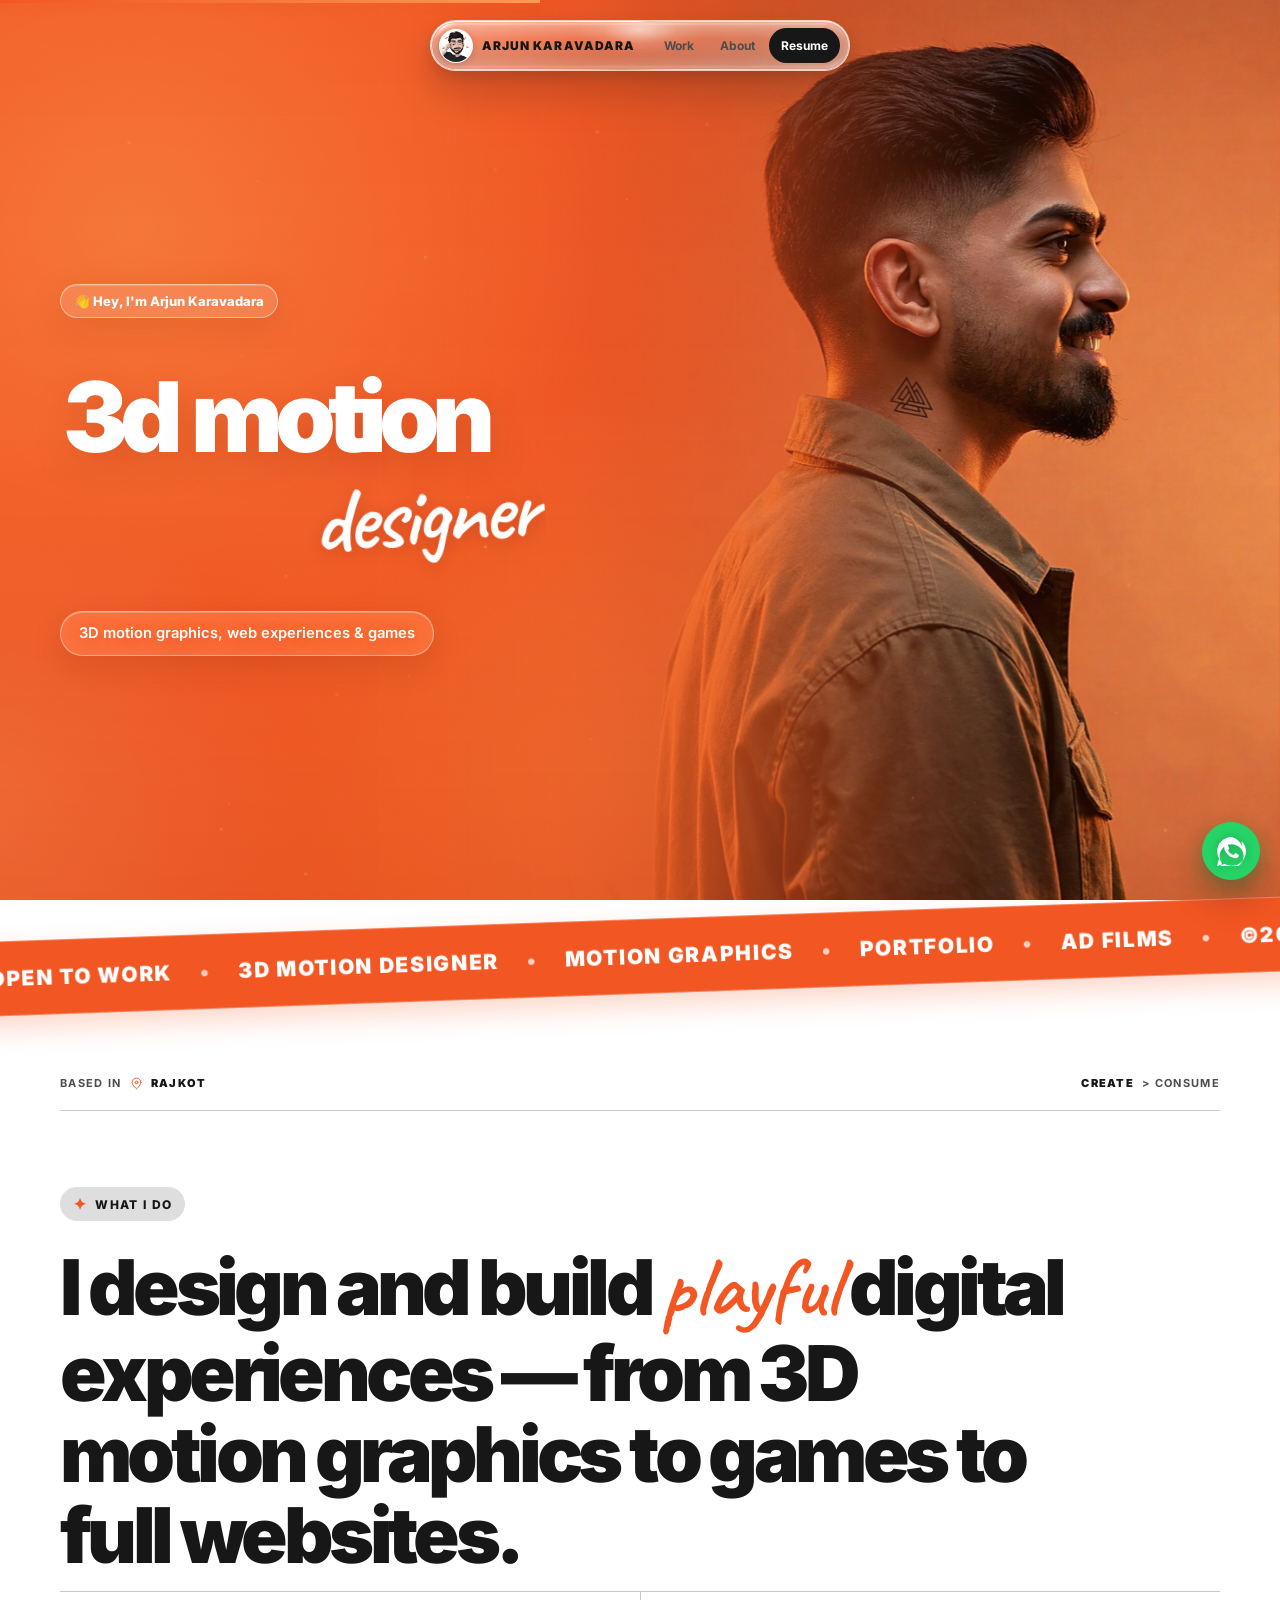
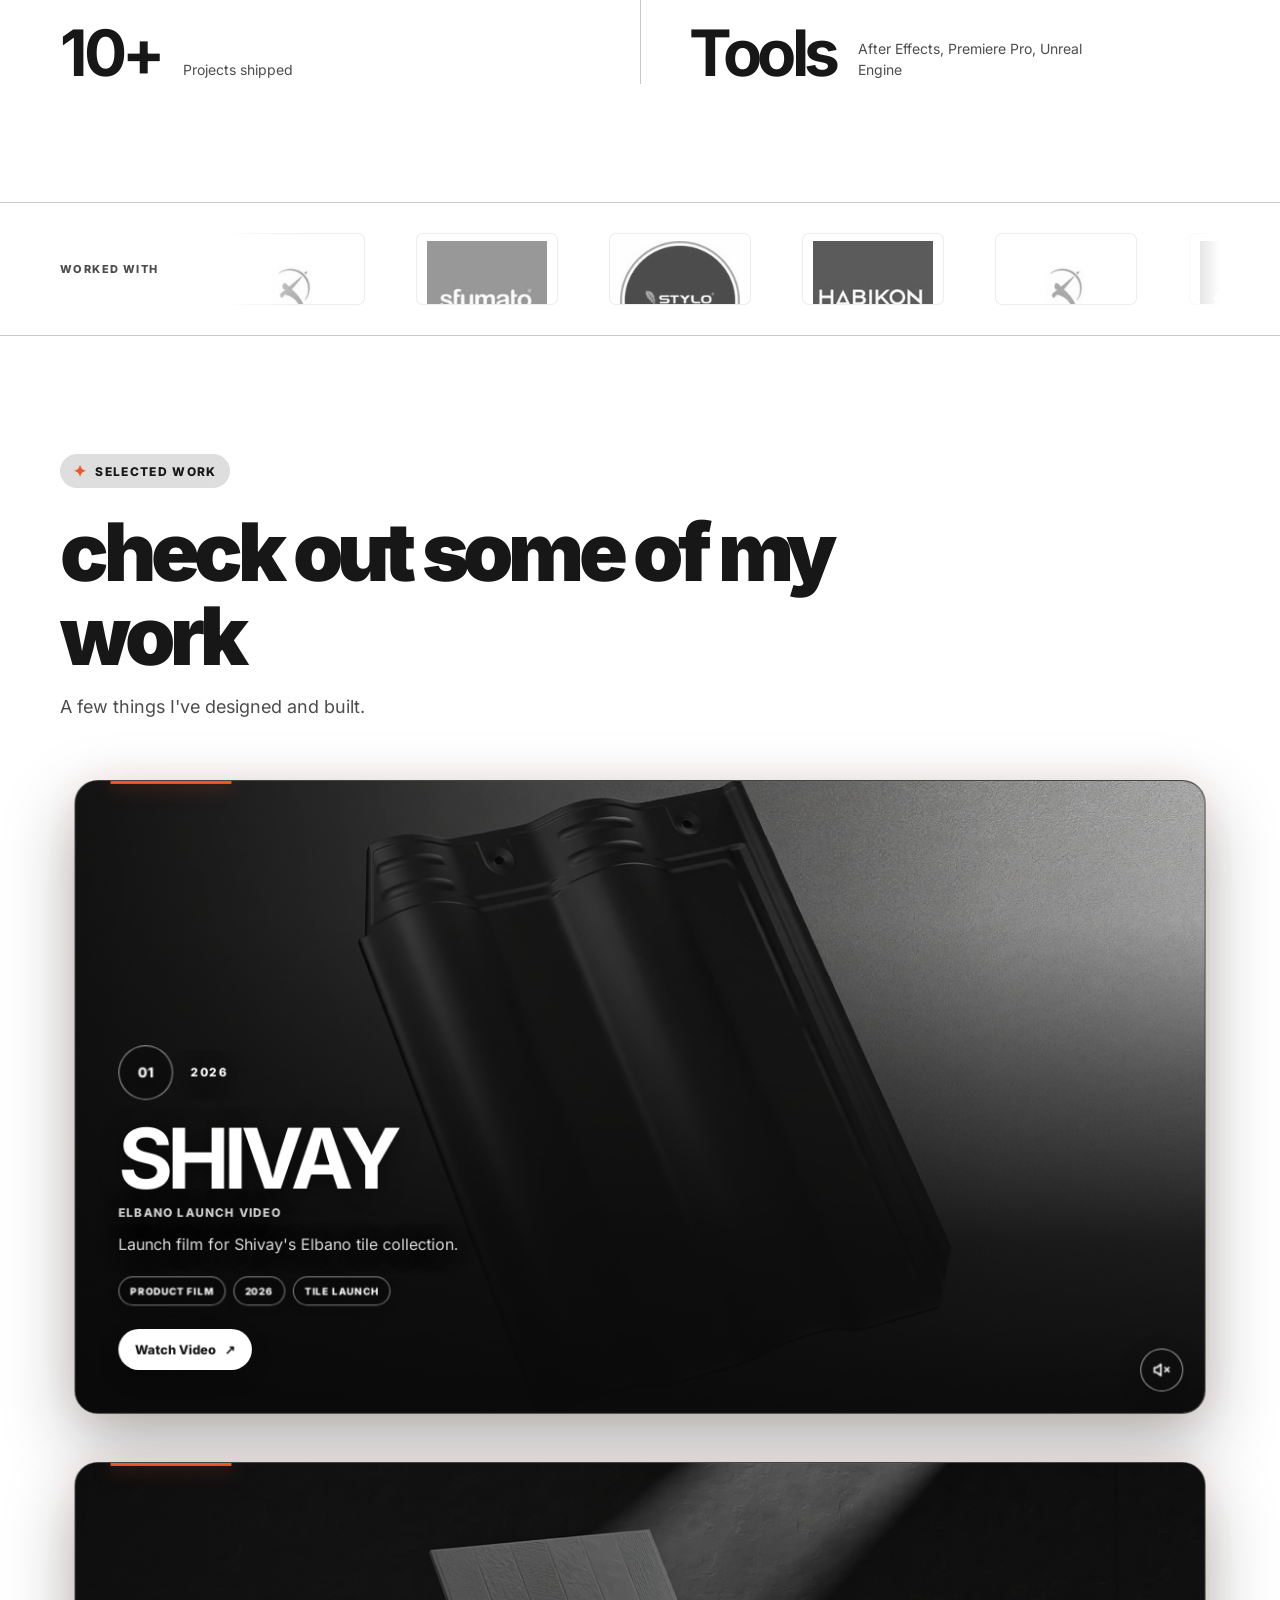
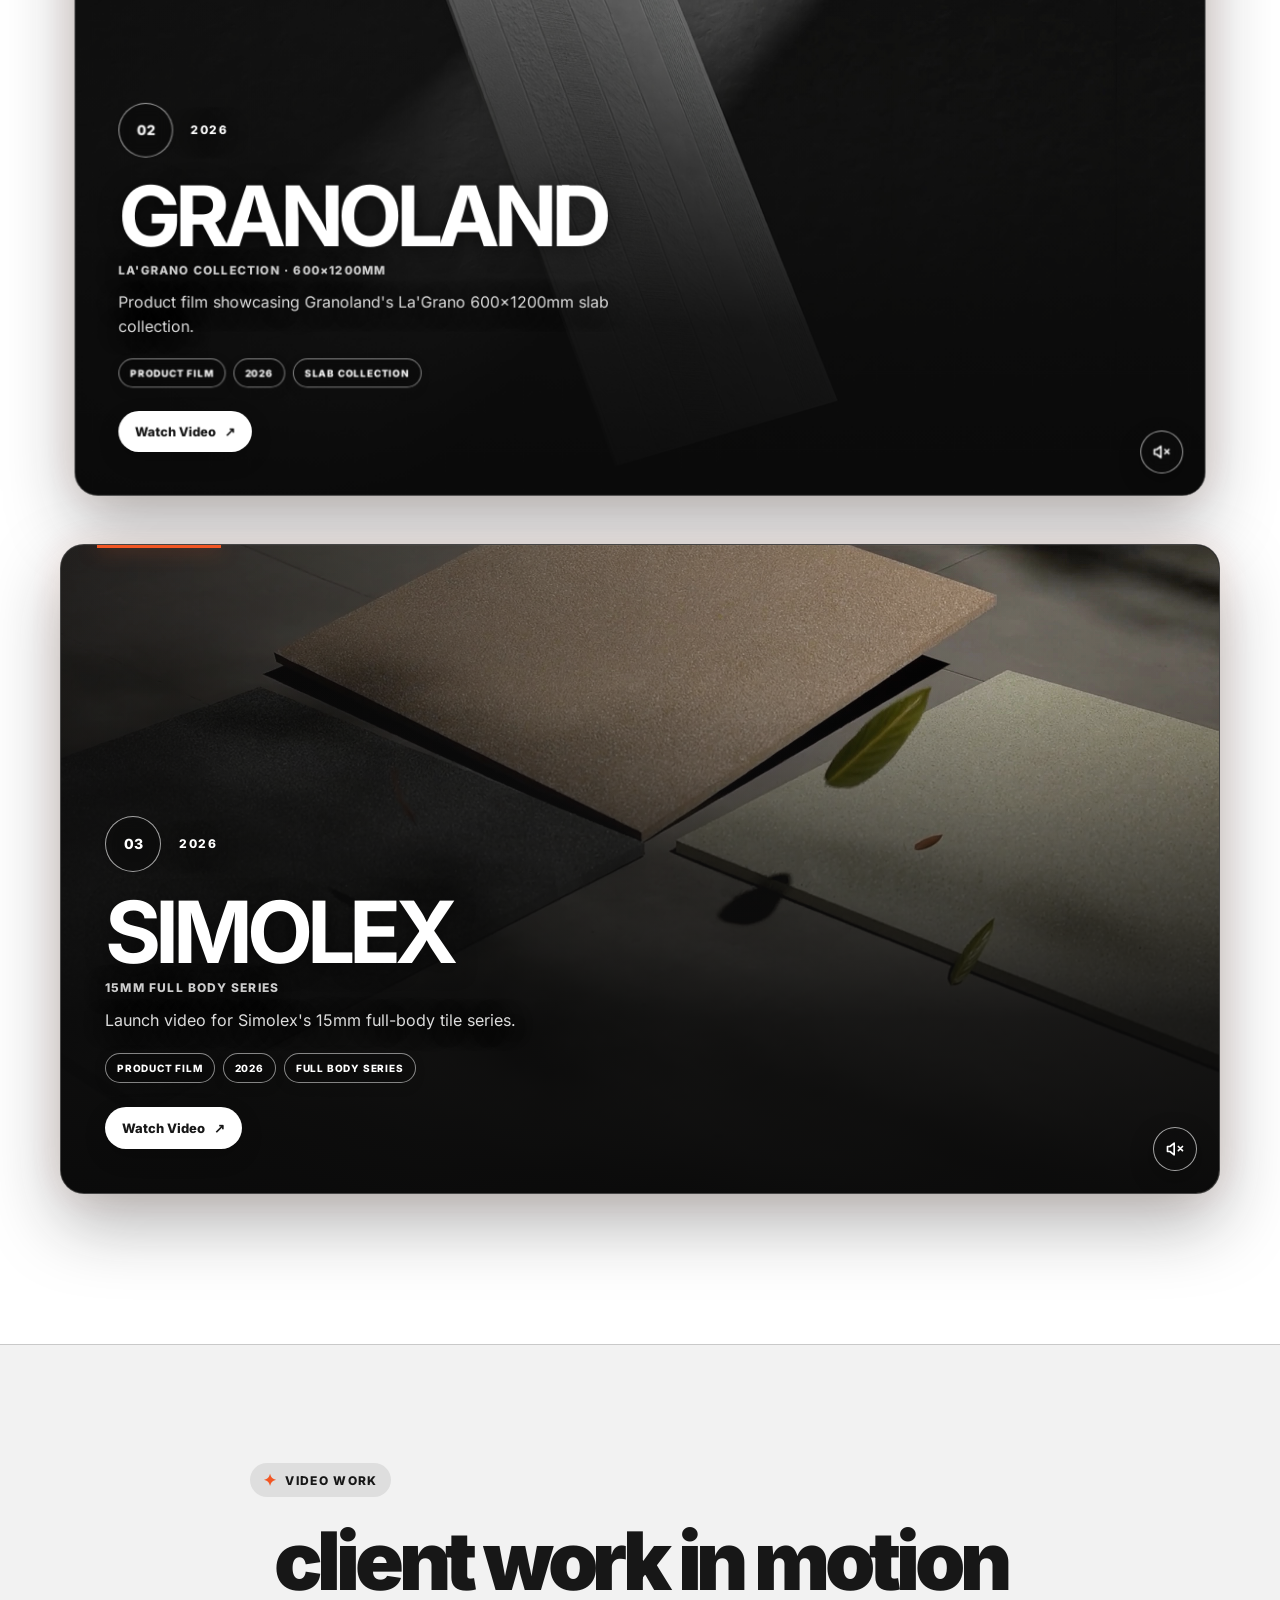
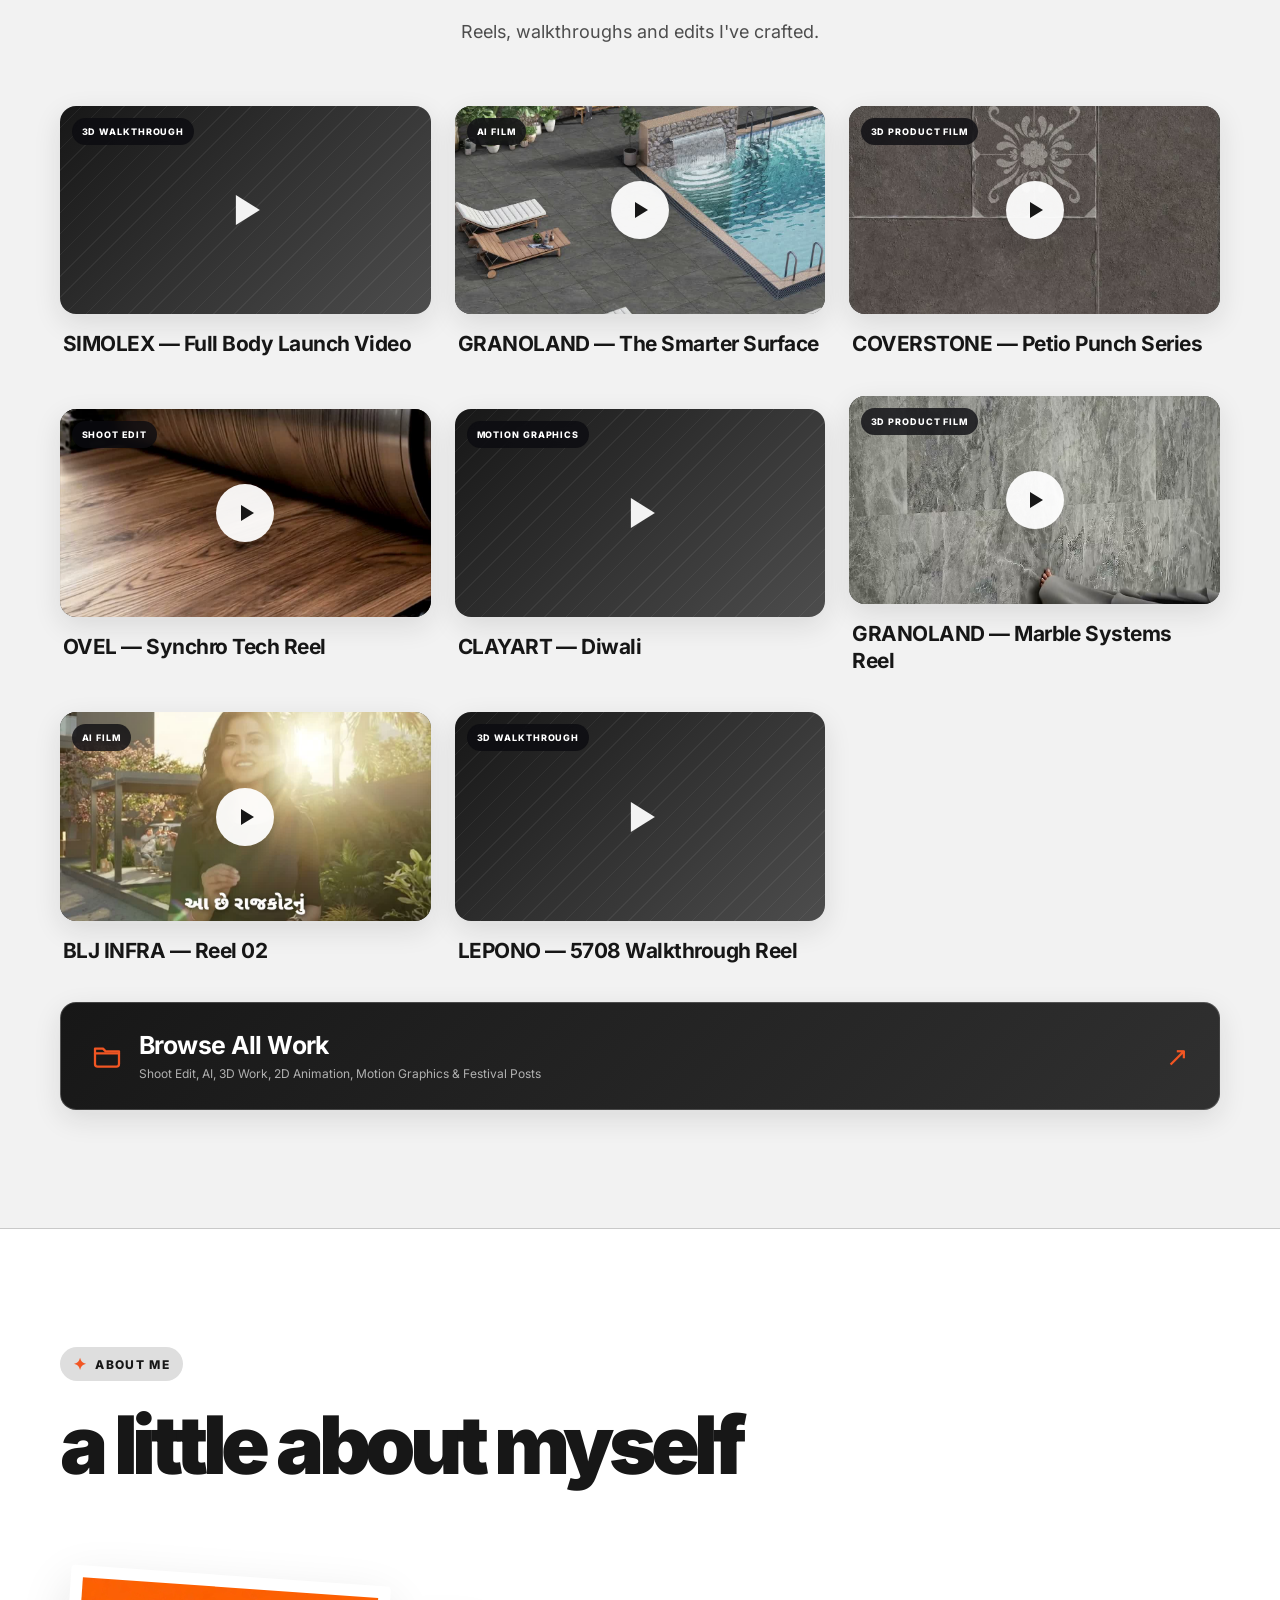
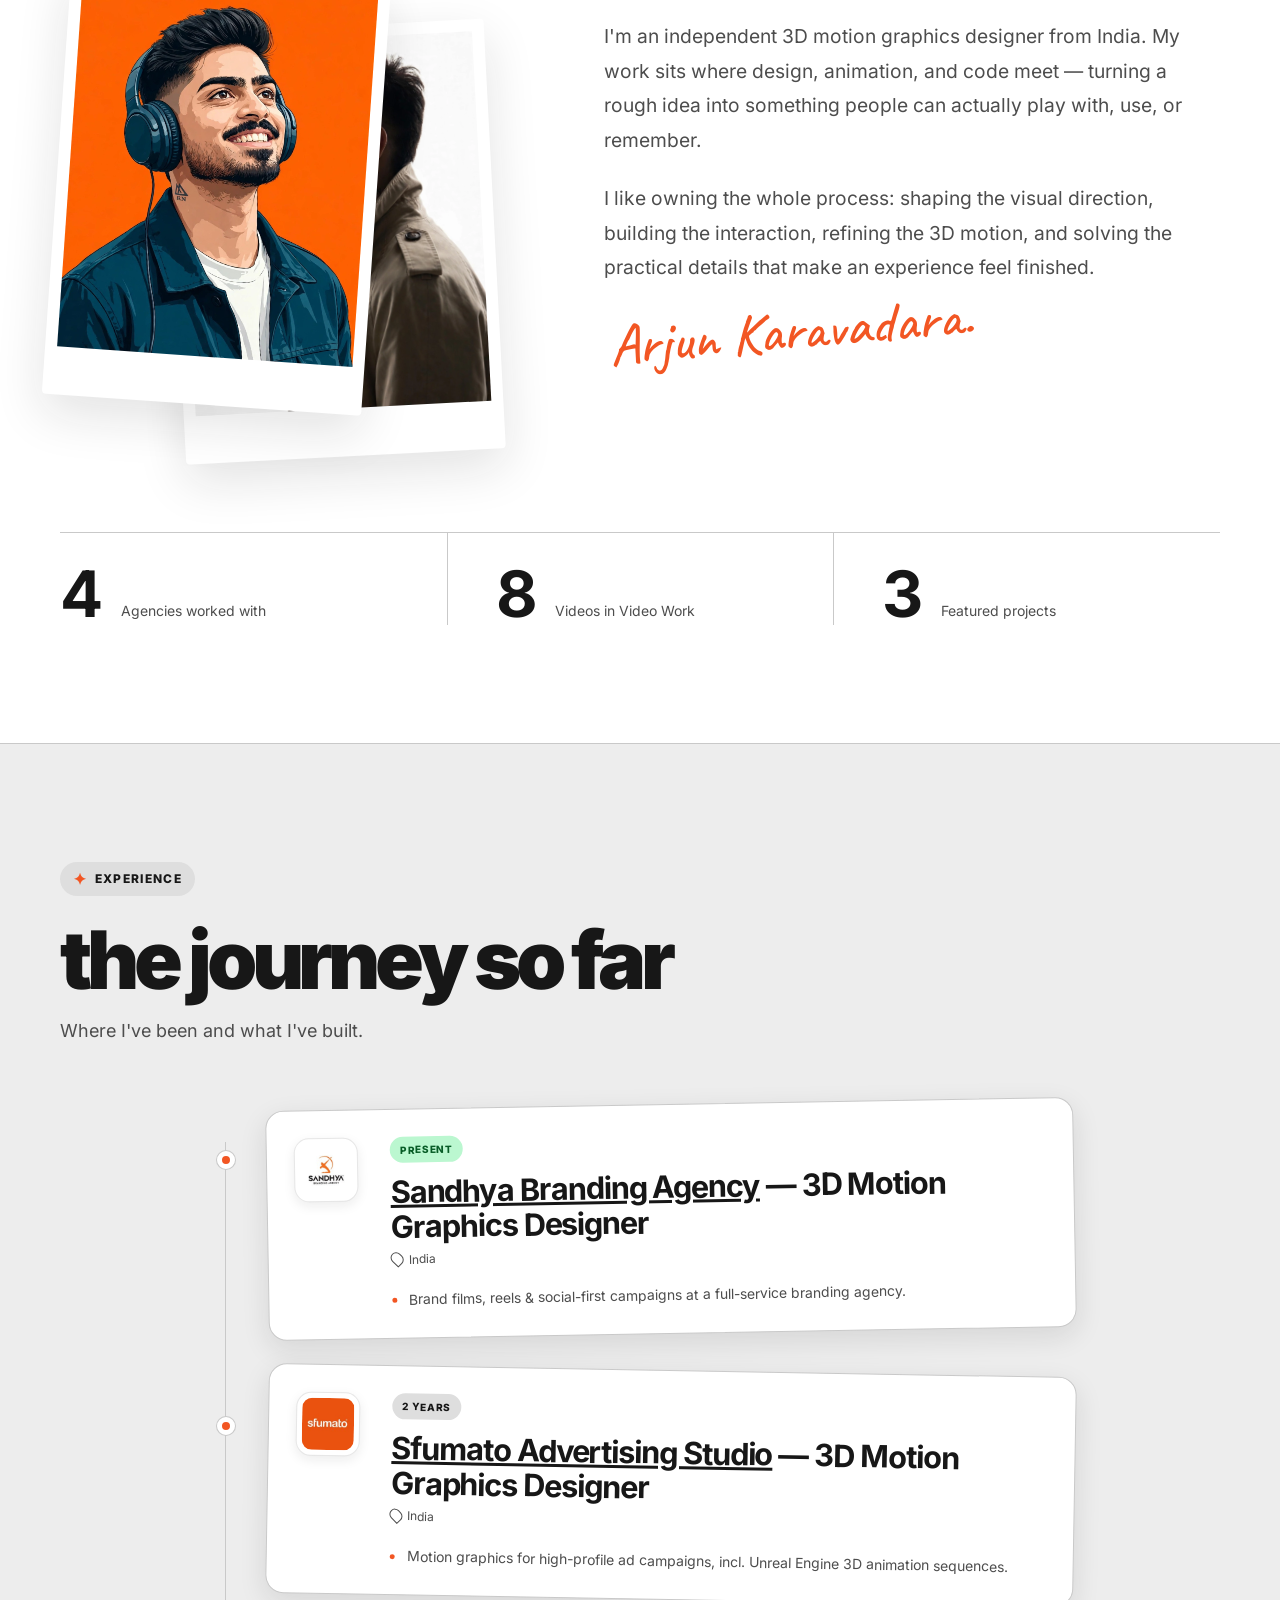
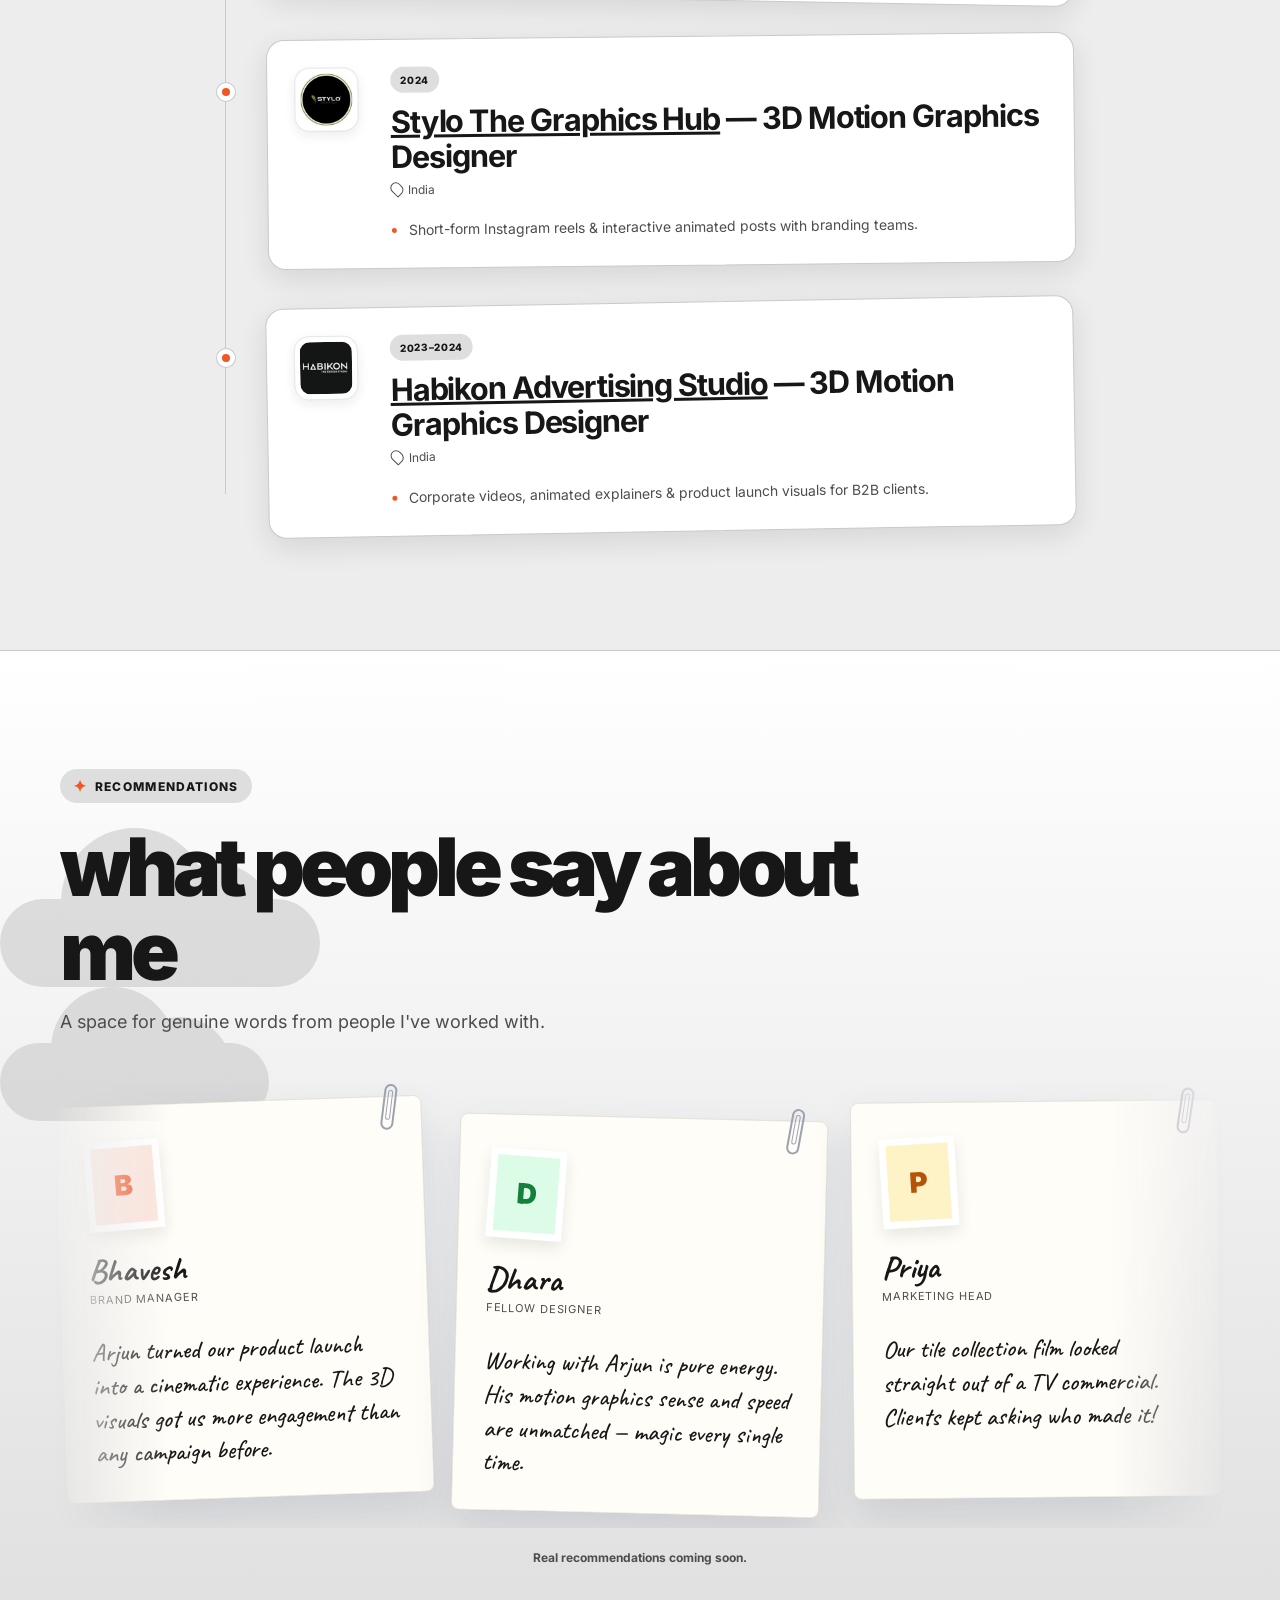
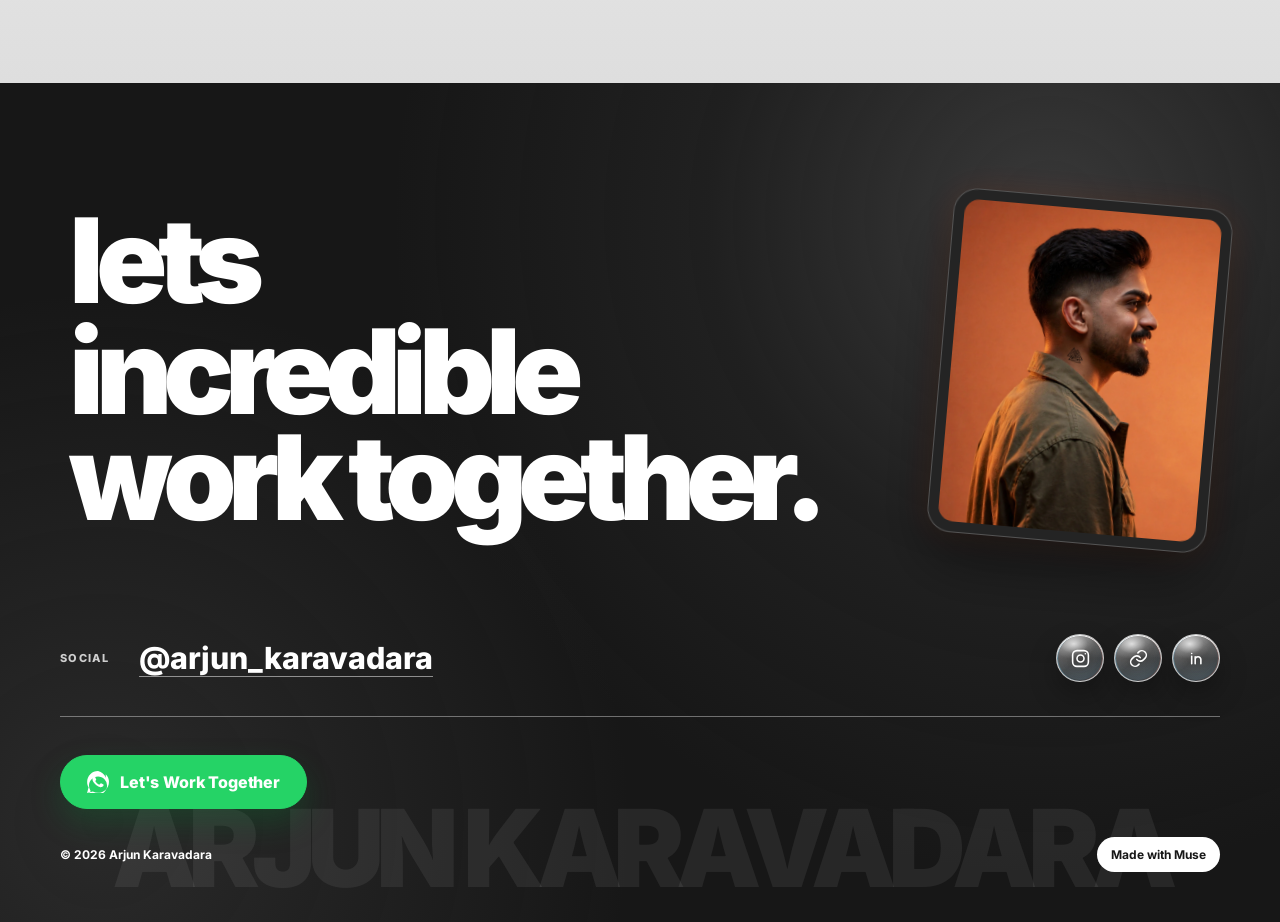
==== commit e517ad1f: "Add files via upload" ====
--- a/index.html
+++ b/index.html
@@ -143,6 +143,8 @@
       to { opacity: 1; transform: translate3d(0,0,0); }
     }
     .nav {
+      --glass-px: 50%;
+      --glass-py: 16%;
       position: relative;
       isolation: isolate;
       overflow: hidden;
@@ -153,61 +155,56 @@
       align-items: center;
       gap: 8px;
       padding: 7px 9px 7px 8px;
-      border: 1px solid rgba(255,255,255,.72);
+      border: 1px solid rgba(255,255,255,.62);
       border-radius: 999px;
       background:
-        linear-gradient(112deg, rgba(255,255,255,.22) 0%, rgba(255,255,255,.07) 34%, rgba(255,255,255,.025) 59%, rgba(255,255,255,.14) 100%),
-        linear-gradient(180deg, rgba(255,255,255,.29) 0%, rgba(255,255,255,.10) 48%, rgba(18,24,31,.12) 100%);
+        linear-gradient(108deg, rgba(255,255,255,.24), rgba(255,255,255,.055) 42%, rgba(235,244,250,.14) 76%, rgba(255,255,255,.28)),
+        rgba(238,246,250,.11);
       color: #171717;
       box-shadow:
-        0 20px 42px rgba(15,18,22,.24),
-        0 5px 13px rgba(15,18,22,.11),
-        inset 0 1.5px 0 rgba(255,255,255,.98),
-        inset 0 8px 14px rgba(255,255,255,.18),
-        inset 0 -9px 16px rgba(18,27,36,.15),
-        inset 1px 0 0 rgba(255,255,255,.38),
-        inset -1px 0 0 rgba(255,255,255,.22);
-      backdrop-filter: blur(34px) saturate(190%) brightness(1.08) contrast(1.04);
-      -webkit-backdrop-filter: blur(34px) saturate(190%) brightness(1.08) contrast(1.04);
+        0 20px 42px rgba(8,12,16,.2),
+        0 6px 14px rgba(8,12,16,.11),
+        inset 0 1px 0 rgba(255,255,255,.98),
+        inset 0 10px 18px rgba(255,255,255,.14),
+        inset 0 -12px 20px rgba(25,35,42,.12),
+        inset 1px 0 0 rgba(155,219,255,.42),
+        inset -1px 0 0 rgba(255,167,151,.3);
+      backdrop-filter: blur(24px) saturate(175%) brightness(1.06) contrast(.94);
+      -webkit-backdrop-filter: blur(24px) saturate(175%) brightness(1.06) contrast(.94);
       pointer-events: auto;
       transform: translateZ(0);
       transition: width .42s cubic-bezier(.22,1,.36,1), padding .42s cubic-bezier(.22,1,.36,1), box-shadow .3s ease;
     }
     .nav::before {
-      /* Refraction ring: a bright gradient edge that fakes light bending
-         around the rim of the glass — strongest at the top, catching the
-         lower edge too, like a real frosted-glass pill. */
       content: "";
       position: absolute;
-      z-index: 0;
+      z-index: 1;
       inset: 0;
       border-radius: inherit;
-      padding: 1.5px;
-      background: linear-gradient(155deg, rgba(255,255,255,1) 0%, rgba(255,255,255,.58) 22%, rgba(255,255,255,.10) 47%, rgba(111,132,148,.24) 67%, rgba(255,255,255,.76) 100%);
+      padding: 1.25px;
+      background: conic-gradient(from 205deg at var(--glass-px) var(--glass-py), rgba(117,214,255,.84), rgba(255,255,255,.98) 17%, rgba(255,255,255,.14) 37%, rgba(255,143,126,.66) 58%, rgba(255,255,255,.95) 77%, rgba(117,214,255,.84));
       -webkit-mask: linear-gradient(#000 0 0) content-box, linear-gradient(#000 0 0);
       -webkit-mask-composite: xor;
       mask: linear-gradient(#000 0 0) content-box, linear-gradient(#000 0 0);
       mask-composite: exclude;
+      opacity: .86;
       pointer-events: none;
     }
     .nav::after {
       content: "";
       position: absolute;
-      z-index: 0;
-      inset: 2px;
+      z-index: 1;
+      inset: 1px;
       border-radius: inherit;
       background:
-        linear-gradient(112deg, transparent 10%, rgba(255,255,255,.23) 33%, rgba(255,255,255,.04) 52%, transparent 72%),
-        linear-gradient(180deg, rgba(255,255,255,.30) 0, transparent 28%);
-      opacity: .78;
+        radial-gradient(90px 34px at var(--glass-px) var(--glass-py), rgba(255,255,255,.7), rgba(255,255,255,.15) 42%, transparent 72%),
+        linear-gradient(180deg, rgba(255,255,255,.3) 0, transparent 35%, rgba(134,184,214,.1) 72%, rgba(255,255,255,.28) 100%);
+      mix-blend-mode: screen;
+      opacity: .84;
       pointer-events: none;
     }
-    .nav > * { position: relative; z-index: 1; }
-    @supports ((backdrop-filter: blur(1px)) or (-webkit-backdrop-filter: blur(1px))) {
-      .nav { background:
-        linear-gradient(112deg, rgba(255,255,255,.18) 0%, rgba(255,255,255,.045) 37%, rgba(255,255,255,.015) 61%, rgba(255,255,255,.10) 100%),
-        linear-gradient(180deg, rgba(255,255,255,.24) 0%, rgba(255,255,255,.075) 49%, rgba(18,24,31,.10) 100%); }
-    }
+    .nav-liquid-canvas { position: absolute; z-index: 0; inset: 0; width: 100%; height: 100%; border-radius: inherit; pointer-events: none; opacity: .96; }
+    .nav > *:not(.nav-liquid-canvas) { position: relative; z-index: 2; }
     .nav-brand {
       display: inline-flex;
       align-items: center;
@@ -219,7 +216,9 @@
       font-weight: 900;
       letter-spacing: .09em;
     }
-    .nav-avatar { width: 34px; height: 34px; flex: 0 0 auto; overflow: visible; }
+    .nav-avatar { position: relative; width: 34px; height: 34px; display: inline-flex; flex: 0 0 auto; overflow: hidden; border: 1px solid rgba(255,255,255,.92); border-radius: 50%; background: #fff; box-shadow: inset 0 0 0 1px rgba(23,23,23,.08), 0 2px 7px rgba(23,23,23,.16); }
+    .nav-avatar-image { width: 100%; height: 100%; object-fit: cover; object-position: 50% 42%; transform: scale(1.06); }
+    .avatar-reactive { position: absolute; inset: 0; width: 100%; height: 100%; pointer-events: none; }
     .avatar-pupils { transform-box: fill-box; transform-origin: center; will-change: transform; }
     .avatar-lids { opacity: 0; transform-box: fill-box; transform-origin: center; transition: opacity .12s ease; }
     .nav-avatar.is-blinking .avatar-lids { opacity: 1; }
@@ -397,7 +396,7 @@
       font-weight: 600;
       line-height: 1.18;
       letter-spacing: -.045em;
-      text-shadow: 0 10px 30px rgba(122,35,7,.2);
+      text-shadow: 0 3px 18px rgba(122,35,7,.26);
     }
     .hero-kicker {
       width: max-content;
@@ -439,6 +438,7 @@
       overflow: visible;
       margin: -.46em -.42em -.58em;
       padding: .46em .42em .58em;
+      transform: translate3d(72%, 0, 0);
     }
     .hero-kicker-mask {
       margin: calc(34px - .62em) -.24em -.54em;
@@ -568,17 +568,18 @@
     .client-logo-marquee:hover .client-logo-track { animation-play-state: paused; }
     .client-logo-set { display: flex; flex: 0 0 auto; align-items: center; gap: clamp(26px, 4vw, 58px); padding-right: clamp(26px, 4vw, 58px); }
     .client-logo {
+      position: relative;
       width: clamp(112px, 12vw, 142px);
-      height: 62px;
+      height: 72px;
       display: grid;
       place-items: center;
       flex: 0 0 auto;
-      padding: 9px 12px;
+      overflow: hidden;
       border: 1px solid rgba(23,23,23,.08);
       border-radius: 7px;
       background: #fff;
     }
-    .client-logo img { width: 100%; height: 100%; object-fit: contain; filter: grayscale(1); opacity: .7; transition: filter .3s ease, opacity .3s ease; }
+    .client-logo img { width: 100%; height: 100%; max-width: none; padding: 7px 10px; object-fit: contain; object-position: center; filter: grayscale(1); opacity: .7; transition: filter .3s ease, opacity .3s ease; }
     .client-logo:hover img { filter: grayscale(0); opacity: 1; }
     @keyframes clientLogoTicker { to { transform: translate3d(-50%,0,0); } }
 
@@ -1195,57 +1196,111 @@
     .physics-reset.is-visible { opacity: 1; transform: translate3d(0,0,0); pointer-events: auto; }
     .physics-reset:hover, .physics-reset:focus-visible { background: var(--accent); outline: none; }
     .contact-thumb {
-      --tilt-x: 0deg;
-      --tilt-y: 0deg;
-      --sheen-x: 0px;
-      --sheen-y: 0px;
       position: relative;
       overflow: hidden;
-      padding: 9px;
-      border: 1px solid rgba(255,255,255,.85);
+      padding: 10px;
+      border: 1px solid rgba(255,255,255,.22);
       border-radius: 24px;
-      background: rgba(255,255,255,.12);
-      transform: perspective(900px) rotateZ(5deg) rotateX(var(--tilt-x)) rotateY(var(--tilt-y));
-      transform-style: preserve-3d;
-      box-shadow: 0 30px 60px rgba(0,0,0,.34), 0 0 34px rgba(242,86,35,.12);
-      will-change: transform;
-    }
-    .contact-thumb::after {
-      content: "";
-      position: absolute;
-      z-index: 2;
-      inset: -25%;
-      border-radius: 50%;
-      background: radial-gradient(circle, rgba(255,255,255,.34), rgba(255,255,255,.08) 24%, transparent 55%);
-      opacity: var(--sheen-opacity, 0);
-      transform: translate3d(var(--sheen-x), var(--sheen-y), 0);
-      pointer-events: none;
-      mix-blend-mode: screen;
-      will-change: opacity, transform;
-    }
-    .contact-thumb img { width: 100%; aspect-ratio: 4/5; object-fit: cover; object-position: 50% 24%; border-radius: 16px; transform: translateZ(16px) scale(1.015); }
+      background: #242424;
+      transform: rotate(5deg);
+      box-shadow: 0 30px 60px rgba(0,0,0,.38), 0 0 34px rgba(242,86,35,.12);
+    }
+    .contact-thumb img { width: 100%; aspect-ratio: 4/5; object-fit: cover; object-position: 50% 24%; border-radius: 15px; }
     .social-row { position: relative; z-index: 2; display: grid; grid-template-columns: auto 1fr auto; align-items: center; gap: 30px; margin-top: 88px; padding-bottom: 34px; border-bottom: 1px solid rgba(255,255,255,.38); }
     .social-label { font-size: 11px; font-weight: 800; letter-spacing: .12em; text-transform: uppercase; opacity: .78; }
     .social-handle { width: max-content; color: white; text-decoration: none; font-size: clamp(1.1rem, 2.4vw, 1.9rem); font-weight: 800; border-bottom: 1px solid rgba(255,255,255,.5); transition: color .2s ease, border-color .2s ease; }
     .social-handle:hover, .social-handle:focus-visible { color: var(--accent); border-color: var(--accent); outline: none; }
     .social-icons { display: flex; gap: 10px; }
-    .icon-link { width: 48px; height: 48px; display: grid; place-items: center; border-radius: 50%; background: white; color: #171717; transition: transform .2s ease, color .2s ease; }
-    .icon-link:hover, .icon-link:focus-visible { color: var(--accent); transform: translateY(-4px) rotate(-5deg); outline: 2px solid var(--accent); outline-offset: 3px; }
-    .icon-link svg { width: 21px; height: 21px; fill: none; stroke: currentColor; stroke-width: 1.8; stroke-linecap: round; stroke-linejoin: round; }
+    .icon-link {
+      --glass-x: 36%;
+      --glass-y: 18%;
+      position: relative;
+      isolation: isolate;
+      overflow: hidden;
+      width: 48px;
+      height: 48px;
+      display: grid;
+      place-items: center;
+      border: 1px solid rgba(255,255,255,.68);
+      border-radius: 50%;
+      background:
+        linear-gradient(135deg, rgba(255,255,255,.42), rgba(255,255,255,.1) 48%, rgba(171,215,240,.16)),
+        rgba(255,255,255,.1);
+      color: #fff;
+      box-shadow:
+        0 13px 28px rgba(0,0,0,.28),
+        inset 0 1px 0 rgba(255,255,255,.98),
+        inset 0 -7px 12px rgba(6,13,18,.18),
+        inset 1px 0 0 rgba(126,215,255,.42),
+        inset -1px 0 0 rgba(255,157,139,.3);
+      backdrop-filter: blur(18px) saturate(175%) brightness(1.08);
+      -webkit-backdrop-filter: blur(18px) saturate(175%) brightness(1.08);
+      transition: transform .26s cubic-bezier(.34,1.45,.44,1), color .2s ease, box-shadow .26s ease;
+    }
+    .icon-link::before {
+      content: "";
+      position: absolute;
+      z-index: 0;
+      inset: 1px;
+      border-radius: inherit;
+      background:
+        radial-gradient(29px 20px at var(--glass-x) var(--glass-y), rgba(255,255,255,.76), rgba(255,255,255,.12) 48%, transparent 76%),
+        linear-gradient(180deg, rgba(255,255,255,.22), transparent 52%, rgba(133,200,236,.12));
+      mix-blend-mode: screen;
+      pointer-events: none;
+    }
+    .icon-link:hover, .icon-link:focus-visible { color: white; transform: translateY(-4px) rotate(-5deg); box-shadow: 0 18px 34px rgba(0,0,0,.32), 0 0 0 2px rgba(242,86,35,.78), inset 0 1px 0 rgba(255,255,255,.98); outline: none; }
+    .icon-link svg { position: relative; z-index: 1; width: 21px; height: 21px; fill: none; stroke: currentColor; stroke-width: 1.8; stroke-linecap: round; stroke-linejoin: round; filter: drop-shadow(0 1px 4px rgba(0,0,0,.25)); }
     .footer-bottom { position: relative; z-index: 2; display: flex; align-items: center; justify-content: space-between; gap: 24px; padding-top: 28px; font-size: 12px; font-weight: 700; }
-    .whatsapp-cta { position: relative; z-index: 2; display: inline-flex; align-items: center; gap: 11px; margin-top: 38px; padding: 15px 26px; border-radius: 999px; background: #25d366; color: #ffffff; text-decoration: none; font-size: 16px; font-weight: 800; letter-spacing: -.01em; box-shadow: 0 14px 32px rgba(37,211,102,.35), inset 0 1px 0 rgba(255,255,255,.35); transition: transform .25s cubic-bezier(.34,1.45,.44,1), box-shadow .25s ease, background .25s ease; }
+    .whatsapp-cta {
+      position: relative;
+      z-index: 2;
+      display: inline-flex;
+      align-items: center;
+      gap: 11px;
+      margin-top: 38px;
+      padding: 15px 26px;
+      border: 1px solid #25d366;
+      border-radius: 999px;
+      background: #25d366;
+      color: #ffffff;
+      text-decoration: none;
+      font-size: 16px;
+      font-weight: 800;
+      letter-spacing: -.01em;
+      box-shadow: 0 14px 30px rgba(10,117,51,.3);
+      transition: transform .25s cubic-bezier(.34,1.45,.44,1), box-shadow .25s ease, background .25s ease;
+    }
     .whatsapp-cta svg { width: 22px; height: 22px; fill: currentColor; flex: 0 0 auto; }
-    .whatsapp-cta:hover, .whatsapp-cta:focus-visible { background: #1fb857; transform: translateY(-3px) scale(1.02); box-shadow: 0 20px 40px rgba(37,211,102,.42), inset 0 1px 0 rgba(255,255,255,.35); outline: none; }
-    .whatsapp-float { position: fixed; z-index: 90; right: max(20px, env(safe-area-inset-right)); bottom: max(20px, env(safe-area-inset-bottom)); width: 58px; height: 58px; display: grid; place-items: center; border-radius: 50%; background: #25d366; color: #ffffff; text-decoration: none; box-shadow: 0 14px 34px rgba(23,23,23,.30), 0 6px 18px rgba(37,211,102,.45), inset 0 1px 0 rgba(255,255,255,.35); animation: waFloatIn .7s cubic-bezier(.34,1.45,.44,1) 1.4s backwards; transition: transform .25s cubic-bezier(.34,1.45,.44,1), background .25s ease; }
-    .whatsapp-float svg { width: 29px; height: 29px; fill: currentColor; }
-    .whatsapp-float:hover, .whatsapp-float:focus-visible { background: #1fb857; transform: translateY(-3px) scale(1.06); outline: none; }
+    .whatsapp-cta:hover, .whatsapp-cta:focus-visible { background: #20bd5a; transform: translateY(-3px) scale(1.02); box-shadow: 0 19px 38px rgba(10,117,51,.4); outline: none; }
+    .whatsapp-float {
+      position: fixed;
+      z-index: 90;
+      right: max(20px, env(safe-area-inset-right));
+      bottom: max(20px, env(safe-area-inset-bottom));
+      width: 58px;
+      height: 58px;
+      display: grid;
+      place-items: center;
+      border: 1px solid #25d366;
+      border-radius: 50%;
+      background: #25d366;
+      color: #ffffff;
+      text-decoration: none;
+      box-shadow: 0 16px 36px rgba(23,23,23,.3), 0 7px 20px rgba(19,152,70,.36);
+      animation: waFloatIn .7s cubic-bezier(.34,1.45,.44,1) 1.4s backwards;
+      transition: transform .25s cubic-bezier(.34,1.45,.44,1), background .25s ease, box-shadow .25s ease;
+    }
+    .whatsapp-float svg { width: 29px; height: 29px; fill: currentColor; filter: drop-shadow(0 1px 4px rgba(0,0,0,.2)); }
+    .whatsapp-float:hover, .whatsapp-float:focus-visible { background: #20bd5a; transform: translateY(-3px) scale(1.06); box-shadow: 0 20px 42px rgba(23,23,23,.32), 0 9px 24px rgba(19,152,70,.44); outline: none; }
     @keyframes waFloatIn { from { opacity: 0; transform: translate3d(0,16px,0) scale(.85); } to { opacity: 1; transform: translate3d(0,0,0) scale(1); } }
     @media (max-width: 720px) {
       .whatsapp-float { width: 54px; height: 54px; right: 16px; bottom: 16px; }
       .whatsapp-cta { font-size: 15px; padding: 14px 22px; }
       .client-strip-inner { min-height: 146px; grid-template-columns: 1fr; gap: 15px; padding-block: 24px; }
       .client-logo-marquee { width: calc(100% + 24px); margin-left: -12px; }
-      .client-logo { width: 108px; height: 54px; }
+      .client-logo { width: 116px; height: 68px; }
+      .client-logo img { padding: 6px 8px; }
       .client-logo-set { gap: 20px; padding-right: 20px; }
     }
     .made { padding: 10px 14px; border-radius: 999px; background: white; color: #171717; }
@@ -1512,7 +1567,12 @@
        stacked and the 16:9 photo is shown whole, never portrait-cropped.
        Sizes are in vw so the whole lockup scales with the frame. */
     @media (max-width: 720px) and (orientation: portrait) {
+      .nav-wrap { top: max(8px, env(safe-area-inset-top)); }
+      .nav { width: calc(100% - 24px); }
       .hero { min-height: 0; height: 56.25vw; }
+      .hero-copy { padding-top: 2vw; }
+      .hello { margin-top: 0; }
+      .hero-lockup { margin-top: 1.15vw; }
       .hero-media::before {
         background: linear-gradient(90deg,
           #f25623 0%,
@@ -1525,10 +1585,10 @@
           rgba(242,86,35,.07) 79%,
           rgba(242,86,35,0) 88%);
       }
-      .hero-inner { width: min(var(--max), calc(100% - 7.2vw)); min-height: 0; padding: 12.5vw 0 2vw; }
+      .hero-inner { width: min(var(--max), calc(100% - 7.2vw)); min-height: 0; padding: 17vw 0 1.2vw; }
       .hero-copy { width: 66vw; max-width: none; }
-      .hello { font-size: 2.7vw; min-height: 6vw; padding: 1.4vw 2.8vw; gap: 1.6vw; }
-      .hero-lockup { margin-top: 2.2vw; }
+      .hello { font-size: 2.7vw; min-height: 6vw; padding: 1.25vw 2.8vw; gap: 1.6vw; }
+      .hero-lockup { margin-top: 1.15vw; }
       .hero-title { font-size: 8.6vw; line-height: 1.08; letter-spacing: -.08em; }
       .hero-script { font-size: 8.3vw; line-height: 1.18; margin-left: 36%; }
       .hero-kicker-mask { margin-top: calc(2vw - .62em); }
@@ -1576,44 +1636,24 @@
   </div>
   <div class="nav-wrap">
     <nav class="nav" aria-label="Primary navigation">
+      <canvas class="nav-liquid-canvas" id="nav-liquid-canvas" aria-hidden="true"></canvas>
       <a class="nav-brand" href="#top" aria-label="Arjun Karavadara, back to top">
-        <svg class="nav-avatar" id="nav-avatar" viewBox="0 0 64 64" role="img" aria-label="Reactive cartoon portrait of Arjun Karavadara">
-          <defs>
-            <linearGradient id="avatar-bg" x1="8" y1="3" x2="55" y2="62" gradientUnits="userSpaceOnUse"><stop stop-color="#ffb16f"/><stop offset=".48" stop-color="#f25623"/><stop offset="1" stop-color="#a52d11"/></linearGradient>
-            <linearGradient id="avatar-skin" x1="22" y1="14" x2="45" y2="53" gradientUnits="userSpaceOnUse"><stop stop-color="#d79a6f"/><stop offset=".55" stop-color="#b9744e"/><stop offset="1" stop-color="#8b4e35"/></linearGradient>
-            <filter id="avatar-shadow" x="-30%" y="-30%" width="160%" height="180%"><feDropShadow dx="0" dy="2" stdDeviation="2" flood-color="#541806" flood-opacity=".34"/></filter>
-            <clipPath id="avatar-clip"><circle cx="32" cy="32" r="29.5"/></clipPath>
-          </defs>
-          <circle cx="32" cy="32" r="30.5" fill="url(#avatar-bg)" stroke="rgba(255,255,255,.9)" stroke-width="2"/>
-          <g clip-path="url(#avatar-clip)" filter="url(#avatar-shadow)">
-            <path d="M9 66c1-15 10-22 22-23 13 0 23 7 25 23" fill="#171717"/>
-            <path d="M25 39h15v11c-4 4-11 4-15 0z" fill="#9a5d42"/>
-            <path d="M18 23c0-10 6-16 16-16 11 0 17 7 16 19l-2 10c-2 10-8 14-15 14-8 0-14-6-16-17z" fill="url(#avatar-skin)"/>
-            <path d="M17 24c-2-9 4-19 14-20 7-1 9 2 15 1 6 4 8 10 5 18-4-4-7-7-8-12-4 6-13 9-26 13z" fill="#111419"/>
-            <path d="M18 15c4-8 12-11 20-9 3 1 7 1 9-1-2 6-9 9-17 9-5 0-9 1-12 3z" fill="#252a31" opacity=".9"/>
-            <path d="M20 35c4 1 7 4 9 8 5 3 11 1 15-4 2-3 3-7 3-12 3 8 1 18-5 22-8 6-20 1-22-14z" fill="#30201c" opacity=".96"/>
-            <path d="M26 42c5 3 10 3 15-1-2 7-12 9-15 1z" fill="#1b1311" opacity=".7"/>
-            <g class="avatar-eye-whites">
-              <ellipse cx="27" cy="28.8" rx="4.2" ry="3.4" fill="#fff8ee"/>
-              <ellipse cx="41.2" cy="28.8" rx="4.2" ry="3.4" fill="#fff8ee"/>
+        <span class="nav-avatar" id="nav-avatar" role="img" aria-label="Reactive 3D avatar of Arjun Karavadara">
+          <img class="nav-avatar-image" src="arjun-nav-avatar-white.png" alt="" />
+          <svg class="avatar-reactive" viewBox="0 0 34 34" aria-hidden="true">
+            <g class="avatar-pupils" id="avatar-pupils">
+              <circle cx="14.1" cy="14.4" r=".75" fill="#111"/><circle cx="20.9" cy="14.4" r=".75" fill="#111"/>
+              <circle cx="13.86" cy="14.15" r=".18" fill="#fff"/><circle cx="20.66" cy="14.15" r=".18" fill="#fff"/>
             </g>
-            <g class="avatar-pupils" id="avatar-pupils">
-              <circle cx="27" cy="29" r="1.65" fill="#171717"/><circle cx="41.2" cy="29" r="1.65" fill="#171717"/>
-              <circle cx="26.45" cy="28.45" r=".46" fill="#fff"/><circle cx="40.65" cy="28.45" r=".46" fill="#fff"/>
-            </g>
-            <g class="avatar-lids" id="avatar-lids"><path d="M22.8 28.8q4.2-3.5 8.4 0-4.2 2-8.4 0z" fill="#a9694a"/><path d="M37 28.8q4.2-3.5 8.4 0-4.2 2-8.4 0z" fill="#a9694a"/></g>
-            <path class="avatar-brow avatar-brow-left" d="M22.5 24.6q4-2.1 8.4.1" fill="none" stroke="#201612" stroke-width="1.8" stroke-linecap="round"/>
-            <path class="avatar-brow avatar-brow-right" d="M37.3 24.7q4.2-2.1 8.2.2" fill="none" stroke="#201612" stroke-width="1.8" stroke-linecap="round"/>
-            <path d="M34 29.5l-1.2 6 3.1.3" fill="none" stroke="#84472f" stroke-width="1.1" stroke-linecap="round"/>
-            <g class="avatar-mouths">
-              <path class="avatar-mouth avatar-mouth-friendly" d="M28.5 38.7q5.4 3.8 10.7 0" fill="none" stroke="#5d2d25" stroke-width="1.7" stroke-linecap="round"/>
-              <path class="avatar-mouth avatar-mouth-woo" d="M29.1 37.5q5-3.4 10 0v2.7q-5 4.8-10 0z" fill="#4e2221"/><path class="avatar-mouth avatar-mouth-woo" d="M31.1 41q3 .9 5.9-.1" fill="none" stroke="#e98b79" stroke-width="1.2"/>
-              <path class="avatar-mouth avatar-mouth-focus" d="M29 40q5 1.1 10-.2" fill="none" stroke="#4e2922" stroke-width="1.6" stroke-linecap="round"/>
-              <path class="avatar-mouth avatar-mouth-celebrate" d="M27.8 37.5q6.4 6.5 12.7 0-1 8-6.2 8t-6.5-8z" fill="#fff7e9" stroke="#5d2d25" stroke-width="1"/>
-            </g>
-            <g class="avatar-confetti" aria-hidden="true"><path d="M12 18l3-2M51 14l-2.4 3M53 33l3 .5M12 36l-3 1" stroke="#ffd36f" stroke-width="2" stroke-linecap="round"/><circle cx="14" cy="10" r="1.4" fill="#fff2b2"/><circle cx="54" cy="23" r="1.4" fill="#fff2b2"/></g>
-          </g>
-        </svg>
+            <g class="avatar-lids"><path d="M11.8 14.4q2.3-1.8 4.6 0-2.3 1.2-4.6 0z" fill="#e7b8a5"/><path d="M18.6 14.4q2.3-1.8 4.6 0-2.3 1.2-4.6 0z" fill="#e7b8a5"/></g>
+            <path class="avatar-brow avatar-brow-left" d="M11.8 11.7q2.2-1 4.5 0" fill="none" stroke="#161616" stroke-width=".7" stroke-linecap="round"/>
+            <path class="avatar-brow avatar-brow-right" d="M18.8 11.7q2.2-1 4.4 0" fill="none" stroke="#161616" stroke-width=".7" stroke-linecap="round"/>
+            <path class="avatar-mouth avatar-mouth-woo" d="M15.4 21.2q2.1-1.5 4.2 0v1.2q-2.1 2-4.2 0z" fill="#542922"/>
+            <path class="avatar-mouth avatar-mouth-focus" d="M15.2 22.2q2.3.5 4.6-.1" fill="none" stroke="#3b211d" stroke-width=".8" stroke-linecap="round"/>
+            <path class="avatar-mouth avatar-mouth-celebrate" d="M15 21.2q2.6 2.8 5.1 0-.4 3-2.5 3t-2.6-3z" fill="#fff" stroke="#542922" stroke-width=".45"/>
+            <g class="avatar-confetti"><path d="M6 9l2-1M27 8l-1 2M28 18l2 .5M5 19l-2 .6" stroke="#f25623" stroke-width="1" stroke-linecap="round"/></g>
+          </svg>
+        </span>
         <span>ARJUN KARAVADARA</span>
       </a>
       <div class="nav-links">
@@ -2350,6 +2390,148 @@
     }());
   </script>
   <script>
+    /* GPU liquid-glass rim for the floating navigation. The shader is a compact,
+       purpose-built adaptation of the refraction / dispersion / Fresnel approach
+       demonstrated by iyinchao/liquid-glass-studio (MIT). CSS backdrop-filter remains
+       the real blurred backdrop; WebGL adds the physical edge response. */
+    (function () {
+      var liquidSurfaces = [document.getElementById('nav-liquid-canvas')].filter(Boolean);
+
+      liquidSurfaces.forEach(function (canvas) {
+      var nav = canvas.parentElement;
+      if (!nav) return;
+
+      var gl = canvas.getContext('webgl2', { alpha: true, antialias: true, premultipliedAlpha: true });
+      if (!gl) return;
+
+      var vertexSource = '#version 300 es\n' +
+        'layout(location=0) in vec2 aPosition;\n' +
+        'void main(){ gl_Position=vec4(aPosition,0.0,1.0); }';
+      var fragmentSource = '#version 300 es\n' +
+        'precision highp float;\n' +
+        'uniform vec2 uResolution;\n' +
+        'uniform vec2 uPointer;\n' +
+        'uniform float uTime;\n' +
+        'out vec4 fragColor;\n' +
+        'float roundedBox(vec2 p, vec2 b, float r){ vec2 q=abs(p)-b+r; return min(max(q.x,q.y),0.0)+length(max(q,0.0))-r; }\n' +
+        'void main(){\n' +
+        '  vec2 p=gl_FragCoord.xy-uResolution*0.5;\n' +
+        '  vec2 halfSize=max(vec2(2.0),uResolution*0.5-vec2(1.6));\n' +
+        '  float radius=max(2.0,min(halfSize.y-0.2,26.0));\n' +
+        '  float d=roundedBox(p,halfSize,radius);\n' +
+        '  float inside=1.0-smoothstep(-0.2,1.3,d);\n' +
+        '  float e=0.75;\n' +
+        '  vec2 n=normalize(vec2(roundedBox(p+vec2(e,0.0),halfSize,radius)-roundedBox(p-vec2(e,0.0),halfSize,radius),roundedBox(p+vec2(0.0,e),halfSize,radius)-roundedBox(p-vec2(0.0,e),halfSize,radius))+vec2(0.0001));\n' +
+        '  vec2 light=normalize(vec2(-0.62,0.78)+uPointer*0.42);\n' +
+        '  float fresnel=exp(-abs(d+1.1)*0.72)*inside;\n' +
+        '  float refractBand=exp(-abs(d+4.0+sin((p.x+p.y*0.42)*0.075+uTime*0.42)*0.55)*0.82)*inside;\n' +
+        '  float glare=pow(max(dot(n,light),0.0),7.0)*exp(-abs(d+0.8)*0.38)*inside;\n' +
+        '  float reverseGlare=pow(max(dot(n,-light),0.0),9.0)*exp(-abs(d+1.4)*0.5)*inside;\n' +
+        '  float redFringe=exp(-abs(d+1.8+n.x*1.25)*1.15)*inside;\n' +
+        '  float blueFringe=exp(-abs(d+1.8-n.x*1.25)*1.15)*inside;\n' +
+        '  float softFill=inside*(0.024+0.012*sin(p.x*0.026-p.y*0.018+uTime*0.18));\n' +
+        '  vec3 color=vec3(1.0)*softFill+vec3(0.55,0.88,1.0)*blueFringe*0.18+vec3(1.0,0.58,0.46)*redFringe*0.14+vec3(0.92,0.98,1.0)*fresnel*0.2+vec3(1.0)*glare*0.72+vec3(0.66,0.86,1.0)*reverseGlare*0.2+vec3(0.86,0.95,1.0)*refractBand*0.08;\n' +
+        '  float alpha=clamp(softFill*1.3+fresnel*0.12+refractBand*0.08+glare*0.46+reverseGlare*0.15+redFringe*0.055+blueFringe*0.07,0.0,0.74);\n' +
+        '  fragColor=vec4(color,alpha);\n' +
+        '}';
+
+      function compile(type, source) {
+        var shader = gl.createShader(type);
+        gl.shaderSource(shader, source);
+        gl.compileShader(shader);
+        if (!gl.getShaderParameter(shader, gl.COMPILE_STATUS)) {
+          gl.deleteShader(shader);
+          return null;
+        }
+        return shader;
+      }
+
+      var vertex = compile(gl.VERTEX_SHADER, vertexSource);
+      var fragment = compile(gl.FRAGMENT_SHADER, fragmentSource);
+      if (!vertex || !fragment) return;
+      var program = gl.createProgram();
+      gl.attachShader(program, vertex);
+      gl.attachShader(program, fragment);
+      gl.linkProgram(program);
+      gl.deleteShader(vertex);
+      gl.deleteShader(fragment);
+      if (!gl.getProgramParameter(program, gl.LINK_STATUS)) {
+        gl.deleteProgram(program);
+        return;
+      }
+
+      var buffer = gl.createBuffer();
+      gl.bindBuffer(gl.ARRAY_BUFFER, buffer);
+      gl.bufferData(gl.ARRAY_BUFFER, new Float32Array([-1,-1, 1,-1, -1,1, -1,1, 1,-1, 1,1]), gl.STATIC_DRAW);
+      gl.useProgram(program);
+      gl.enableVertexAttribArray(0);
+      gl.vertexAttribPointer(0, 2, gl.FLOAT, false, 0, 0);
+      gl.enable(gl.BLEND);
+      gl.blendFunc(gl.SRC_ALPHA, gl.ONE_MINUS_SRC_ALPHA);
+
+      var resolutionLocation = gl.getUniformLocation(program, 'uResolution');
+      var pointerLocation = gl.getUniformLocation(program, 'uPointer');
+      var timeLocation = gl.getUniformLocation(program, 'uTime');
+      var reducedMotion = window.matchMedia('(prefers-reduced-motion: reduce)');
+      var target = { x: 0, y: .55 };
+      var current = { x: 0, y: .55 };
+      var start = performance.now();
+      var frame = 0;
+
+      function resize() {
+        var rect = nav.getBoundingClientRect();
+        var dpr = Math.min(window.devicePixelRatio || 1, 2);
+        var width = Math.max(1, Math.round(rect.width * dpr));
+        var height = Math.max(1, Math.round(rect.height * dpr));
+        if (canvas.width !== width || canvas.height !== height) {
+          canvas.width = width;
+          canvas.height = height;
+          gl.viewport(0, 0, width, height);
+        }
+      }
+
+      function draw(now) {
+        resize();
+        current.x += (target.x - current.x) * .075;
+        current.y += (target.y - current.y) * .075;
+        gl.clearColor(0, 0, 0, 0);
+        gl.clear(gl.COLOR_BUFFER_BIT);
+        gl.useProgram(program);
+        gl.uniform2f(resolutionLocation, canvas.width, canvas.height);
+        gl.uniform2f(pointerLocation, current.x, current.y);
+        gl.uniform1f(timeLocation, reducedMotion.matches ? 0 : (now - start) / 1000);
+        gl.drawArrays(gl.TRIANGLES, 0, 6);
+        if (!reducedMotion.matches && !document.hidden) frame = requestAnimationFrame(draw);
+      }
+
+      function setPointer(event) {
+        var rect = nav.getBoundingClientRect();
+        if (!rect.width || !rect.height) return;
+        var x = Math.max(0, Math.min(1, (event.clientX - rect.left) / rect.width));
+        var y = Math.max(0, Math.min(1, (event.clientY - rect.top) / rect.height));
+        target.x = x * 2 - 1;
+        target.y = (1 - y) * 2 - 1;
+        nav.style.setProperty('--glass-px', (x * 100).toFixed(1) + '%');
+        nav.style.setProperty('--glass-py', (y * 100).toFixed(1) + '%');
+      }
+
+      nav.addEventListener('pointermove', setPointer, { passive: true });
+      nav.addEventListener('pointerleave', function () {
+        target.x = 0;
+        target.y = .55;
+        nav.style.setProperty('--glass-px', '50%');
+        nav.style.setProperty('--glass-py', '16%');
+      }, { passive: true });
+      window.addEventListener('resize', resize, { passive: true });
+      document.addEventListener('visibilitychange', function () {
+        if (!document.hidden && !reducedMotion.matches && !frame) frame = requestAnimationFrame(draw);
+      });
+      if ('ResizeObserver' in window) new ResizeObserver(resize).observe(nav);
+      frame = requestAnimationFrame(draw);
+      });
+    }());
+  </script>
+  <script>
     (function () {
       var nav = document.querySelector('.nav');
       var navLinks = nav && nav.querySelector('.nav-links');
@@ -2380,61 +2562,23 @@
     }());
   </script>
   <script>
+    /* Move the specular highlight across the retained glass social controls. */
     (function () {
-      var portrait = document.querySelector('.contact-thumb');
       var reducedMotion = window.matchMedia('(prefers-reduced-motion: reduce)');
-      var hoverPointer = window.matchMedia('(hover: hover) and (pointer: fine)');
-      if (!portrait || reducedMotion.matches || !hoverPointer.matches) return;
-
-      var current = { x: 0, y: 0, sheenX: 0, sheenY: 0, sheen: 0 };
-      var target = { x: 0, y: 0, sheenX: 0, sheenY: 0, sheen: 0 };
-      var frame = 0;
-
-      function animatePortrait() {
-        var ease = 0.12;
-        current.x += (target.x - current.x) * ease;
-        current.y += (target.y - current.y) * ease;
-        current.sheenX += (target.sheenX - current.sheenX) * ease;
-        current.sheenY += (target.sheenY - current.sheenY) * ease;
-        current.sheen += (target.sheen - current.sheen) * 0.1;
-
-        portrait.style.setProperty('--tilt-x', current.x.toFixed(3) + 'deg');
-        portrait.style.setProperty('--tilt-y', current.y.toFixed(3) + 'deg');
-        portrait.style.setProperty('--sheen-x', current.sheenX.toFixed(2) + 'px');
-        portrait.style.setProperty('--sheen-y', current.sheenY.toFixed(2) + 'px');
-        portrait.style.setProperty('--sheen-opacity', current.sheen.toFixed(3));
-
-        var moving = Math.abs(target.x - current.x) > 0.01 ||
-          Math.abs(target.y - current.y) > 0.01 ||
-          Math.abs(target.sheenX - current.sheenX) > 0.1 ||
-          Math.abs(target.sheenY - current.sheenY) > 0.1 ||
-          Math.abs(target.sheen - current.sheen) > 0.005;
-        frame = moving ? requestAnimationFrame(animatePortrait) : 0;
-      }
-
-      function queuePortrait() {
-        if (!frame) frame = requestAnimationFrame(animatePortrait);
-      }
-
-      portrait.addEventListener('pointermove', function (event) {
-        var rect = portrait.getBoundingClientRect();
-        var px = Math.max(-1, Math.min(1, ((event.clientX - rect.left) / rect.width - 0.5) * 2));
-        var py = Math.max(-1, Math.min(1, ((event.clientY - rect.top) / rect.height - 0.5) * 2));
-        target.x = -py * 9;
-        target.y = px * 10;
-        target.sheenX = px * 42;
-        target.sheenY = py * 48;
-        target.sheen = 0.72;
-        queuePortrait();
-      });
-
-      portrait.addEventListener('pointerleave', function () {
-        target.x = 0;
-        target.y = 0;
-        target.sheenX = 0;
-        target.sheenY = 0;
-        target.sheen = 0;
-        queuePortrait();
+      if (reducedMotion.matches) return;
+      Array.prototype.forEach.call(document.querySelectorAll('.icon-link'), function (element) {
+        element.addEventListener('pointermove', function (event) {
+          var rect = element.getBoundingClientRect();
+          if (!rect.width || !rect.height) return;
+          var x = Math.max(0, Math.min(1, (event.clientX - rect.left) / rect.width));
+          var y = Math.max(0, Math.min(1, (event.clientY - rect.top) / rect.height));
+          element.style.setProperty('--glass-x', (x * 100).toFixed(1) + '%');
+          element.style.setProperty('--glass-y', (y * 100).toFixed(1) + '%');
+        }, { passive: true });
+        element.addEventListener('pointerleave', function () {
+          element.style.removeProperty('--glass-x');
+          element.style.removeProperty('--glass-y');
+        }, { passive: true });
       });
     }());
   </script>
@@ -3038,6 +3182,8 @@
       var workVisible = false;
       var footerVisible = false;
       var videoPlaying = false;
+      var tapCelebrate = false;
+      var tapTimer = 0;
 
       function clamp(value, min, max) { return Math.min(max, Math.max(min, value)); }
 
@@ -3063,7 +3209,7 @@
       }
 
       function updateReaction() {
-        var state = footerVisible ? 'celebrate' : (videoPlaying ? 'woo' : (workVisible ? 'focus' : 'friendly'));
+        var state = (tapCelebrate || footerVisible) ? 'celebrate' : (videoPlaying ? 'woo' : (workVisible ? 'focus' : 'friendly'));
         avatar.setAttribute('data-reaction', state);
       }
 
@@ -3092,6 +3238,19 @@
         var touch = event.touches && event.touches[0];
         if (touch) setGaze(touch.clientX, touch.clientY);
       }, { passive: true });
+      avatar.addEventListener('click', function (event) {
+        event.preventDefault();
+        event.stopPropagation();
+        window.clearTimeout(tapTimer);
+        tapCelebrate = true;
+        updateReaction();
+        avatar.classList.add('is-blinking');
+        window.setTimeout(function () { avatar.classList.remove('is-blinking'); }, 135);
+        tapTimer = window.setTimeout(function () {
+          tapCelebrate = false;
+          updateReaction();
+        }, 1100);
+      });
 
       if ('IntersectionObserver' in window) {
         new IntersectionObserver(function (entries) {
